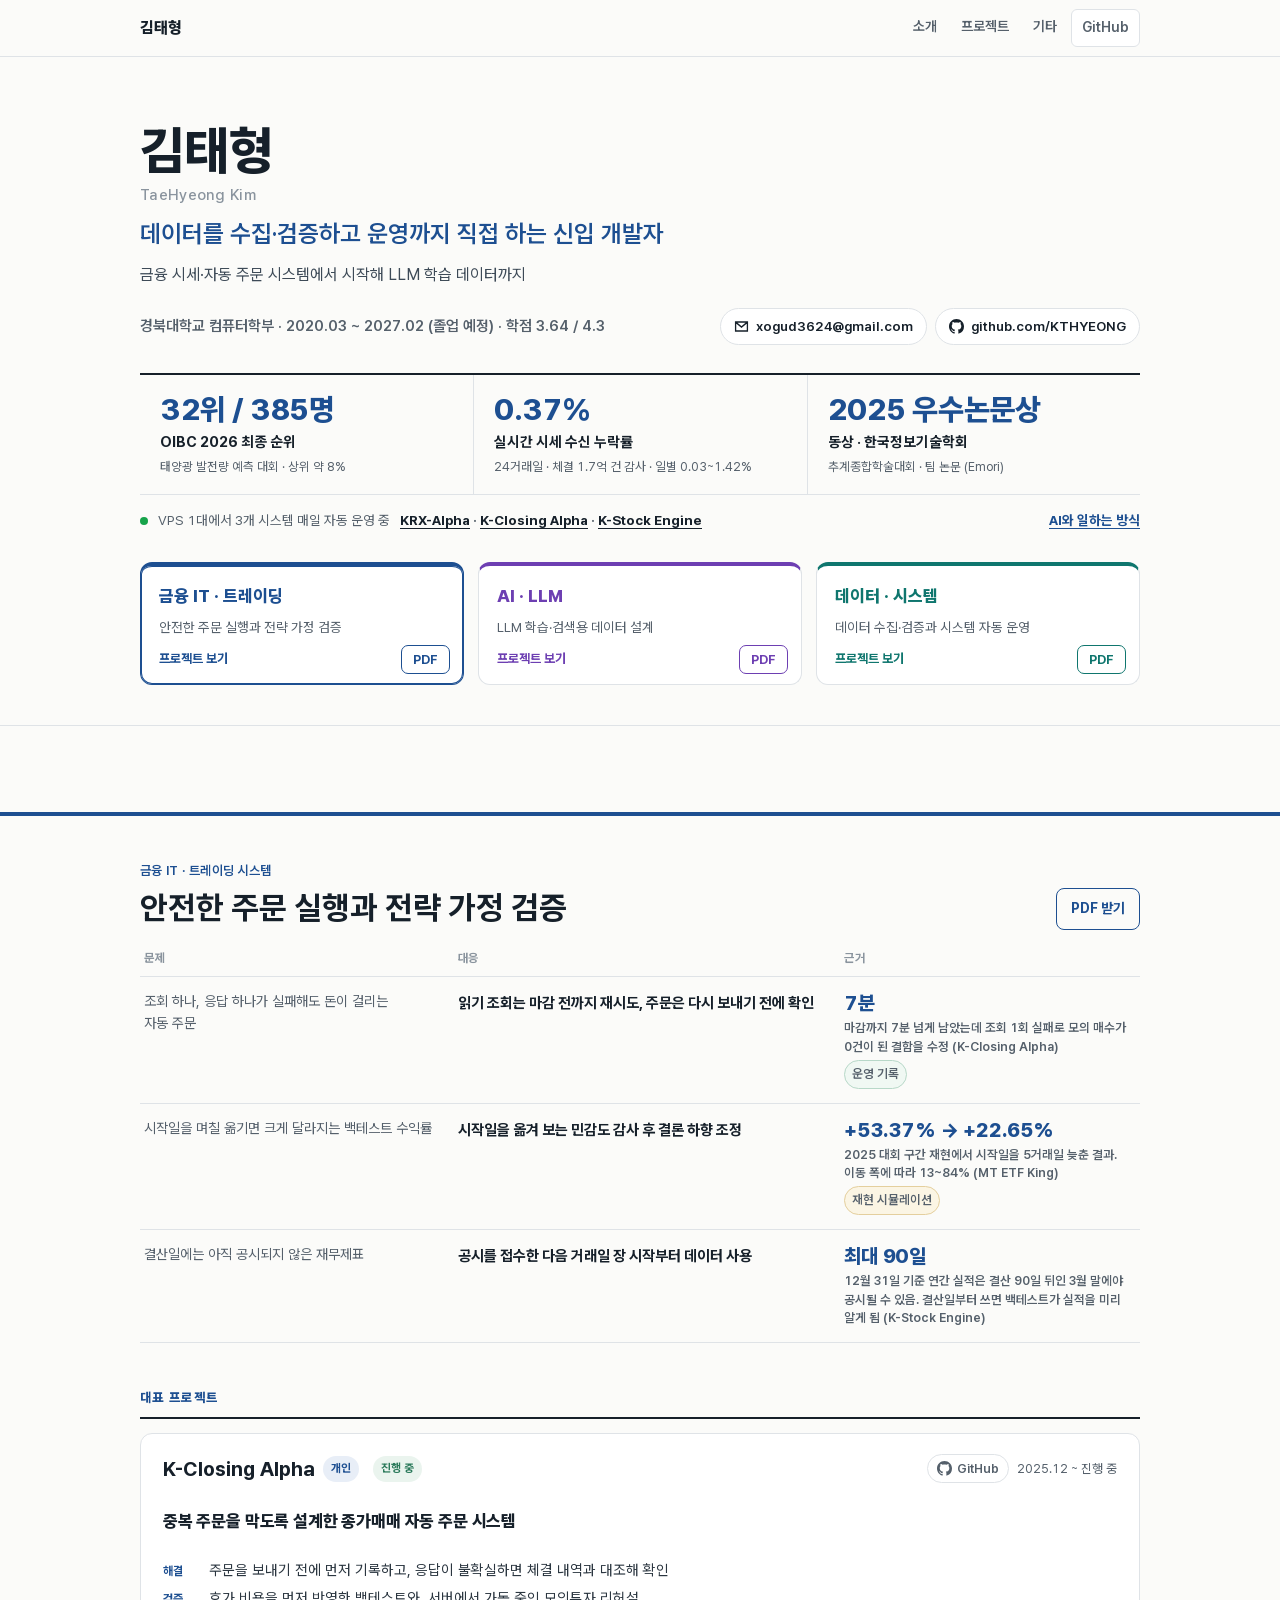
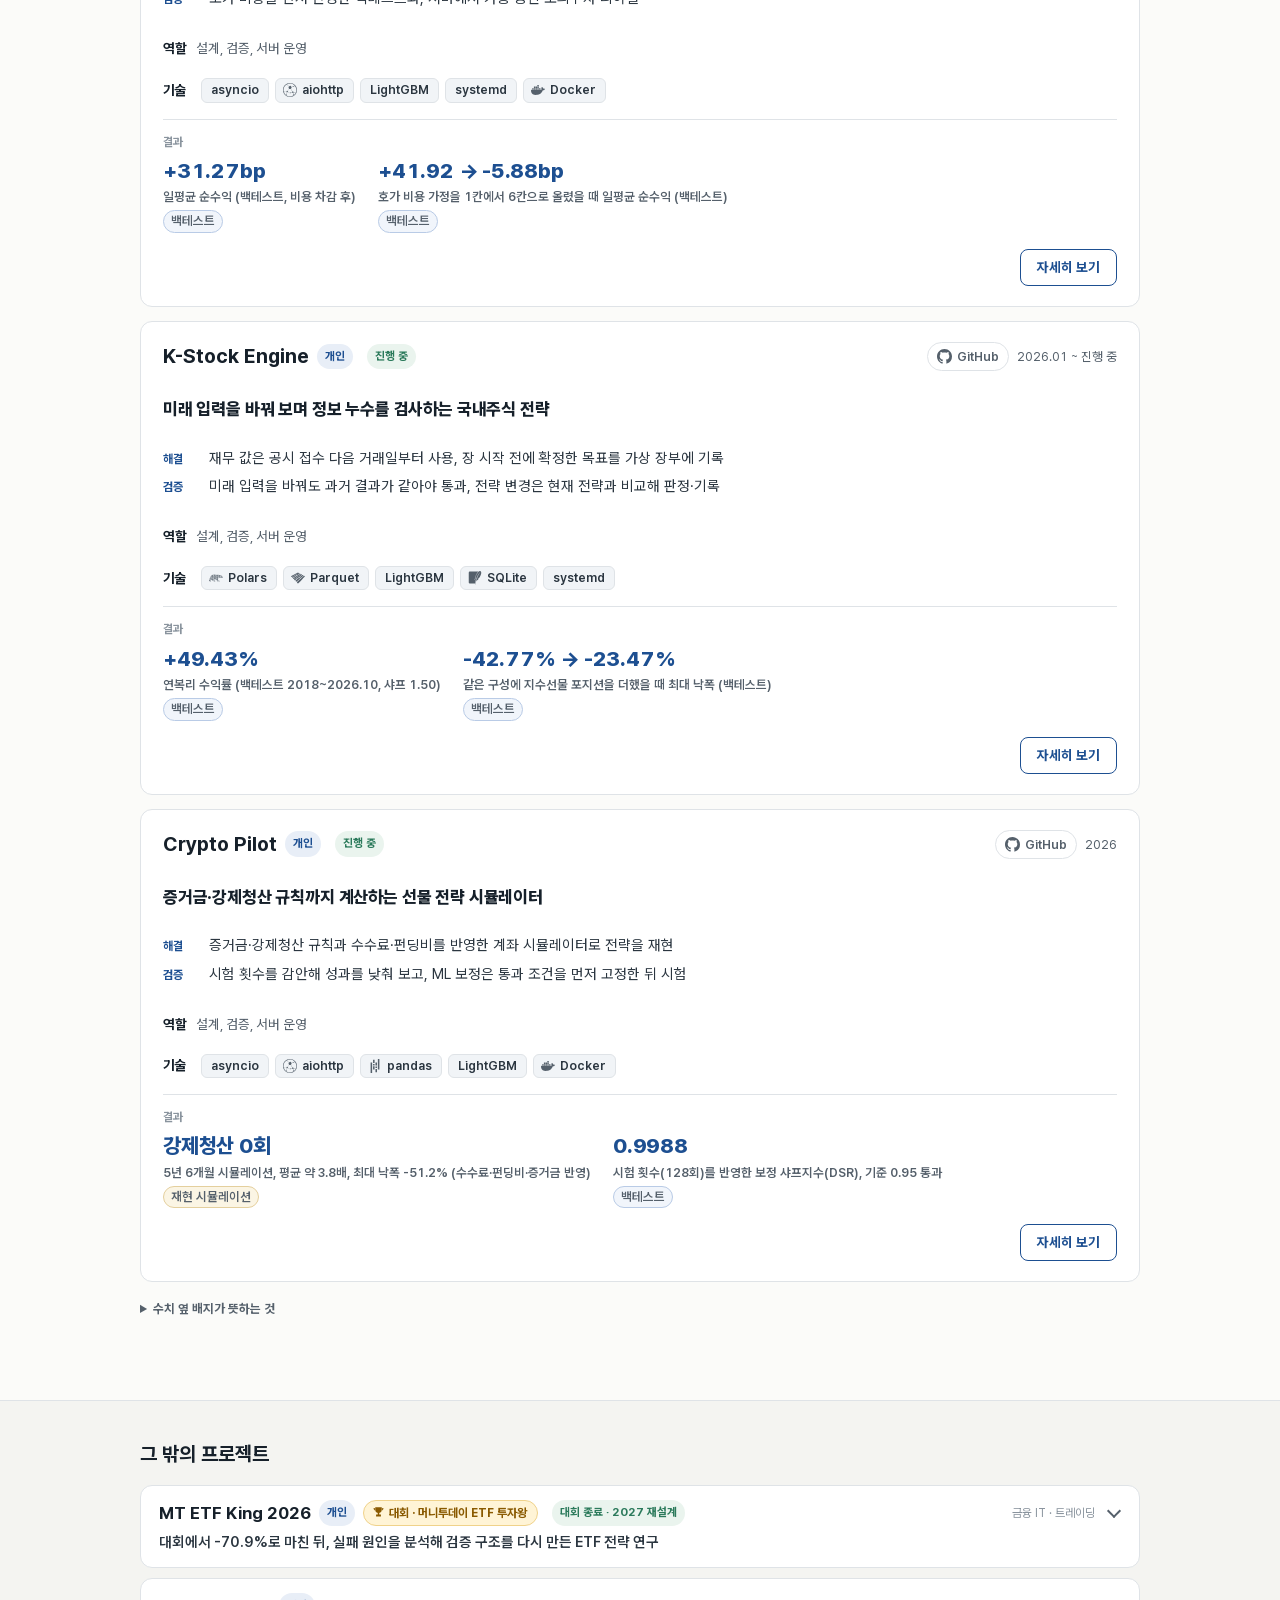
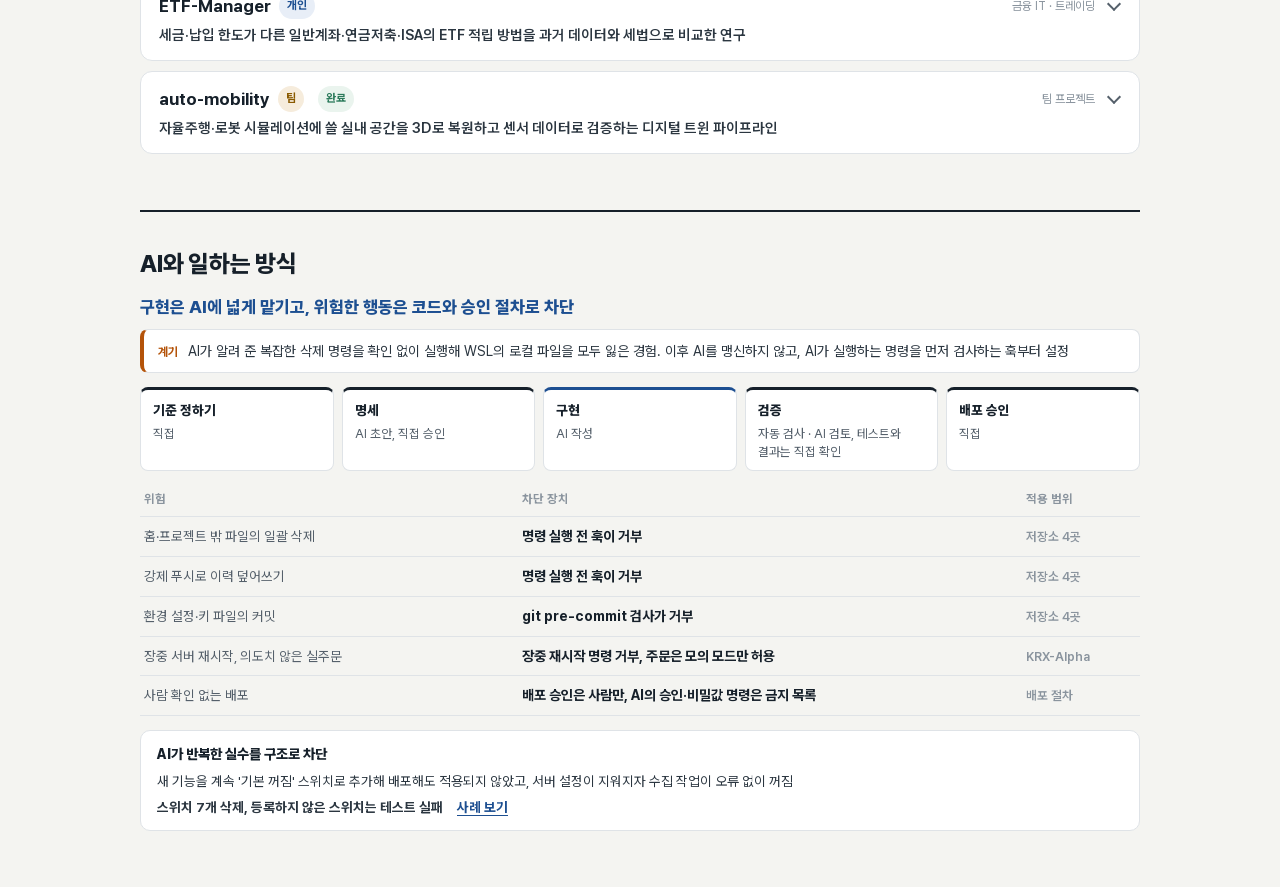
==== index.html @ dd39422c "deploy: 2026-11-27T13:44:17.795Z" ====
<!doctype html>
<html lang="ko">
<head>
<meta charset="utf-8">
<meta name="viewport" content="width=device-width, initial-scale=1">
<title>김태형 · 개발자 포트폴리오</title>
<meta name="description" content="데이터를 수집·검증하고 운영까지 직접 하는 신입 개발자. 경북대학교 컴퓨터학부 2027.02 졸업 예정.">
<meta name="robots" content="noindex">
<meta property="og:title" content="김태형 · 개발자 포트폴리오"><meta property="og:description" content="데이터를 수집·검증하고 운영까지 직접 하는 신입 개발자. 경북대학교 컴퓨터학부 2027.02 졸업 예정."><meta property="og:type" content="website">
<link rel="icon" href="favicon.svg" type="image/svg+xml">
<link rel="stylesheet" href="styles.css?v=263b2588">
<script>document.documentElement.classList.add('js')</script>
</head>
<body class="web">
<header class="site-head"><div class="wrap bar">
  <a class="brand" href="#top">김태형</a>
  <nav aria-label="페이지 이동"><a href="#top">소개</a><a href="#tracks">프로젝트</a><a href="#projects-others">기타</a><a class="gh" href="https://github.com/KTHYEONG">GitHub</a></nav>
</div></header>
<main id="top">
<section class="hero"><div class="wrap">
  <div class="hero-main">
      <h1>김태형<span class="en">TaeHyeong Kim</span></h1>
      <p class="hero-tag">데이터를 수집·검증하고 운영까지 직접 하는 신입 개발자</p>
      <p class="hero-origin">금융 시세·자동 주문 시스템에서 시작해 LLM 학습 데이터까지</p>
      <div class="hero-meta"><p class="hero-edu">경북대학교 컴퓨터학부 · 2020.03 ~ 2027.02 (졸업 예정) · 학점 3.64 / 4.3</p><ul class="hero-contacts" aria-label="연락처">
    <li><a href="mailto:xogud3624@gmail.com"><svg class="gh-ic" viewBox="0 0 16 16" width="15" height="15" aria-hidden="true" focusable="false"><path fill="none" stroke="currentColor" stroke-width="1.4" d="M1.7 3.2h12.6v9.6H1.7zM2 3.6l6 5 6-5"/></svg><span>xogud3624@gmail.com</span></a></li>
    <li><a href="https://github.com/KTHYEONG"><svg class="gh-ic" viewBox="0 0 16 16" width="15" height="15" aria-hidden="true" focusable="false"><path fill="currentColor" d="M8 0C3.58 0 0 3.58 0 8c0 3.54 2.29 6.53 5.47 7.59.4.07.55-.17.55-.38 0-.19-.01-.82-.01-1.49-2.01.37-2.53-.49-2.69-.94-.09-.23-.48-.94-.82-1.13-.28-.15-.68-.52-.01-.53.63-.01 1.08.58 1.23.82.72 1.21 1.87.87 2.33.66.07-.52.28-.87.51-1.07-1.78-.2-3.64-.89-3.64-3.95 0-.87.31-1.59.82-2.15-.08-.2-.36-1.02.08-2.12 0 0 .67-.21 2.2.82.64-.18 1.32-.27 2-.27.68 0 1.36.09 2 .27 1.53-1.04 2.2-.82 2.2-.82.44 1.1.16 1.92.08 2.12.51.56.82 1.27.82 2.15 0 3.07-1.87 3.75-3.65 3.95.29.25.54.73.54 1.48 0 1.07-.01 1.93-.01 2.2 0 .21.15.46.55.38A8.013 8.013 0 0016 8c0-4.42-3.58-8-8-8z"/></svg><span>github.com/KTHYEONG</span></a></li>
  </ul></div>
  </div>
  <ul class="hero-stats"><li><a href="projects/oibc-2026.html"><strong>32위 / 385명</strong><span>OIBC 2026 최종 순위</span><em>태양광 발전량 예측 대회 · 상위 약 8%</em></a></li><li><a href="projects/krx-alpha.html"><strong>0.37%</strong><span>실시간 시세 수신 누락률</span><em>24거래일 · 체결 1.7억 건 감사 · 일별 0.03~1.42%</em></a></li><li><a href="projects/emori.html"><strong>2025 우수논문상</strong><span>동상 · 한국정보기술학회</span><em>추계종합학술대회 · 팀 논문 (Emori)</em></a></li></ul>
  <p class="hero-ops"><i aria-hidden="true"></i><span>VPS 1대에서 3개 시스템 매일 자동 운영 중</span><span class="hero-ops-links"><a href="projects/krx-alpha.html">KRX-Alpha</a><span aria-hidden="true"> · </span><a href="projects/k-closing-alpha.html">K-Closing Alpha</a><span aria-hidden="true"> · </span><a href="projects/k-stock-engine.html">K-Stock Engine</a></span><a class="hero-ai" href="#ai">AI와 일하는 방식</a></p>
  <ul class="tcards" aria-label="지원 분야 선택"><li class="tcard" data-sw="finance-trading"><a class="tc-main" href="#finance-trading" data-track="finance-trading"><strong>금융 IT · 트레이딩</strong><span>안전한 주문 실행과 전략 가정 검증</span><em>프로젝트 보기</em></a><a class="tc-pdf" href="pdf/portfolio-finance-trading.pdf" download aria-label="금융 IT · 트레이딩 PDF 받기">PDF</a></li><li class="tcard" data-sw="ai-llm"><a class="tc-main" href="#ai-llm" data-track="ai-llm"><strong>AI · LLM</strong><span>LLM 학습·검색용 데이터 설계</span><em>프로젝트 보기</em></a><a class="tc-pdf" href="pdf/portfolio-ai-llm.pdf" download aria-label="AI · LLM PDF 받기">PDF</a></li><li class="tcard" data-sw="data-eng"><a class="tc-main" href="#data-eng" data-track="data-eng"><strong>데이터 · 시스템</strong><span>데이터 수집·검증과 시스템 자동 운영</span><em>프로젝트 보기</em></a><a class="tc-pdf" href="pdf/portfolio-data-eng.pdf" download aria-label="데이터 · 시스템 PDF 받기">PDF</a></li></ul>
</div></section>
<div class="tracks-area" id="tracks">
<div class="track-switch" role="navigation" aria-label="분야 선택"><div class="wrap switch-in">
    <span class="switch-label">분야</span>
    <a class="sw" href="#finance-trading" data-track="finance-trading">금융 IT · 트레이딩</a><a class="sw" href="#ai-llm" data-track="ai-llm">AI · LLM</a><a class="sw" href="#data-eng" data-track="data-eng">데이터 · 시스템</a>
  </div></div>
<section class="track" id="finance-trading" data-track="finance-trading" aria-labelledby="h-finance-trading">
      <div class="wrap">
        <div class="track-head">
          <div class="track-top">
            <div>
              <p class="eyebrow">금융 IT · 트레이딩 시스템</p>
              <h2 id="h-finance-trading">안전한 주문 실행과 전략 가정 검증</h2>
            </div>
            <a class="pdf-link" href="pdf/portfolio-finance-trading.pdf" download aria-label="금융 IT · 트레이딩 PDF 받기">PDF 받기</a>
          </div>
          <div class="intro">
    <div class="intro-head" aria-hidden="true"><span>문제</span><span>대응</span><span>근거</span></div>
    <ol class="intro-list"><li><p class="in-q" data-l="문제">조회 하나, 응답 하나가 실패해도 돈이 걸리는 자동 주문</p><p class="in-a" data-l="대응">읽기 조회는 마감 전까지 재시도, 주문은 다시 보내기 전에 확인</p><div class="in-p" data-l="근거"><strong>7분</strong><span>마감까지 7분 넘게 남았는데 조회 1회 실패로 모의 매수가 0건이 된 결함을 수정 (K-Closing Alpha)</span><span class="basis basis-ops">운영 기록</span></div></li><li><p class="in-q" data-l="문제">시작일을 며칠 옮기면 크게 달라지는 백테스트 수익률</p><p class="in-a" data-l="대응">시작일을 옮겨 보는 민감도 감사 후 결론 하향 조정</p><div class="in-p" data-l="근거"><strong>+53.37% → +22.65%</strong><span>2025 대회 구간 재현에서 시작일을 5거래일 늦춘 결과. 이동 폭에 따라 13~84% (MT ETF King)</span><span class="basis basis-replay">재현 시뮬레이션</span></div></li><li><p class="in-q" data-l="문제">결산일에는 아직 공시되지 않은 재무제표</p><p class="in-a" data-l="대응">공시를 접수한 다음 거래일 장 시작부터 데이터 사용</p><div class="in-p" data-l="근거"><strong>최대 90일</strong><span>12월 31일 기준 연간 실적은 결산 90일 뒤인 3월 말에야 공시될 수 있음. 결산일부터 쓰면 백테스트가 실적을 미리 알게 됨 (K-Stock Engine)</span></div></li></ol>
  </div>
        </div>
        <h3 class="part">대표 프로젝트</h3>
        <ol class="pcards"><li class="pcard">
    <div class="pc-head"><h3><a href="projects/k-closing-alpha.html">K-Closing Alpha</a></h3><span class="kind kind-personal">개인</span><span class="status">진행 중</span><a class="pc-gh" href="https://github.com/KTHYEONG/k-closing-alpha" aria-label="K-Closing Alpha GitHub 저장소"><svg class="gh-ic" viewBox="0 0 16 16" width="15" height="15" aria-hidden="true" focusable="false"><path fill="currentColor" d="M8 0C3.58 0 0 3.58 0 8c0 3.54 2.29 6.53 5.47 7.59.4.07.55-.17.55-.38 0-.19-.01-.82-.01-1.49-2.01.37-2.53-.49-2.69-.94-.09-.23-.48-.94-.82-1.13-.28-.15-.68-.52-.01-.53.63-.01 1.08.58 1.23.82.72 1.21 1.87.87 2.33.66.07-.52.28-.87.51-1.07-1.78-.2-3.64-.89-3.64-3.95 0-.87.31-1.59.82-2.15-.08-.2-.36-1.02.08-2.12 0 0 .67-.21 2.2.82.64-.18 1.32-.27 2-.27.68 0 1.36.09 2 .27 1.53-1.04 2.2-.82 2.2-.82.44 1.1.16 1.92.08 2.12.51.56.82 1.27.82 2.15 0 3.07-1.87 3.75-3.65 3.95.29.25.54.73.54 1.48 0 1.07-.01 1.93-.01 2.2 0 .21.15.46.55.38A8.013 8.013 0 0016 8c0-4.42-3.58-8-8-8z"/></svg><span>GitHub</span></a><span class="pc-period pc-period-after">2025.12 ~ 진행 중</span></div>
    <p class="pc-hook">중복 주문을 막도록 설계한 종가매매 자동 주문 시스템</p><ul class="pc-points"><li><b>해결</b><span>주문을 보내기 전에 먼저 기록하고, 응답이 불확실하면 체결 내역과 대조해 확인</span></li><li><b>검증</b><span>호가 비용을 먼저 반영한 백테스트와, 서버에서 가동 중인 모의투자 리허설</span></li></ul>
    <p class="pc-role"><b>역할</b> 설계, 검증, 서버 운영</p>
    
    <div class="pc-role pc-tech"><b>기술</b><ul class="tech-chips"><li class="no-ic"><span>asyncio</span></li><li><svg class="tech-ic" viewBox="0 0 24 24" width="14" height="14" aria-hidden="true" focusable="false"><path fill="currentColor" d="M0 12C.01 5.377 5.377.01 12 0c6.623.01 11.99 5.377 12 12-.01 6.623-5.377 11.99-12 12C5.377 23.99.01 18.623 0 12zm12 11.004a10.948 10.948 0 0 0 6.81-2.367l-.303-.656a.746.746 0 0 1-.621-1.347l-.722-1.563a1.244 1.244 0 0 1-1.543-.734l-2.474.633v.012a.747.747 0 1 1-1.475-.178L8.2 15.31a1.244 1.244 0 0 1-1.278.607l-.748 2.59a.747.747 0 0 1-.17 1.388l.052 1.36A10.935 10.935 0 0 0 12 23.003zM5.75 21.05l-.044-1.142a.747.747 0 0 1 .18-1.482l.749-2.59a1.245 1.245 0 0 1-.759-1.147l-4.674-.566A11.035 11.035 0 0 0 5.75 21.05zm13.3-.608a11.083 11.083 0 0 0 2.74-3.421l-3.826-.751a1.245 1.245 0 0 1-.528.672l.732 1.588a.747.747 0 0 1 .598 1.3l.285.612zm2.878-3.698A10.934 10.934 0 0 0 23.004 12a10.95 10.95 0 0 0-2.492-6.965L19 5.551a.749.749 0 0 1-.726.922.747.747 0 0 1-.682-.442L14.449 7.1a2.492 2.492 0 0 1-1.015 2.737l2.857 4.901a1.245 1.245 0 0 1 1.732 1.236l3.904.77zm-8.846-.068l2.465-.63a1.242 1.242 0 0 1 .486-1.157l-2.856-4.9a2.478 2.478 0 0 1-2.444-.11l-2.77 3.892a1.242 1.242 0 0 1 .354 1.263l3.483 1.497a.746.746 0 0 1 1.282.143v.002zm-7.17-2.284a1.246 1.246 0 0 1 1.81-.794l2.77-3.89a2.484 2.484 0 0 1-.93-1.94c0-.603.219-1.186.617-1.64L6.476 2.487a11.013 11.013 0 0 0-5.33 11.328l4.765.578zm8.44-7.572l3.174-1.083v-.01a.747.747 0 0 1 1.345-.448l1.433-.489A10.982 10.982 0 0 0 6.745 2.333l3.64 3.581a2.49 2.49 0 0 1 3.967.904l-.002.003z"/></svg><span>aiohttp</span></li><li class="no-ic"><span>LightGBM</span></li><li class="no-ic"><span>systemd</span></li><li><svg class="tech-ic" viewBox="0 0 24 24" width="14" height="14" aria-hidden="true" focusable="false"><path fill="currentColor" d="M13.983 11.078h2.119a.186.186 0 00.186-.185V9.006a.186.186 0 00-.186-.186h-2.119a.185.185 0 00-.185.185v1.888c0 .102.083.185.185.185m-2.954-5.43h2.118a.186.186 0 00.186-.186V3.574a.186.186 0 00-.186-.185h-2.118a.185.185 0 00-.185.185v1.888c0 .102.082.185.185.185m0 2.716h2.118a.187.187 0 00.186-.186V6.29a.186.186 0 00-.186-.185h-2.118a.185.185 0 00-.185.185v1.887c0 .102.082.185.185.186m-2.93 0h2.12a.186.186 0 00.184-.186V6.29a.185.185 0 00-.185-.185H8.1a.185.185 0 00-.185.185v1.887c0 .102.083.185.185.186m-2.964 0h2.119a.186.186 0 00.185-.186V6.29a.185.185 0 00-.185-.185H5.136a.186.186 0 00-.186.185v1.887c0 .102.084.185.186.186m5.893 2.715h2.118a.186.186 0 00.186-.185V9.006a.186.186 0 00-.186-.186h-2.118a.185.185 0 00-.185.185v1.888c0 .102.082.185.185.185m-2.93 0h2.12a.185.185 0 00.184-.185V9.006a.185.185 0 00-.184-.186h-2.12a.185.185 0 00-.184.185v1.888c0 .102.083.185.185.185m-2.964 0h2.119a.185.185 0 00.185-.185V9.006a.185.185 0 00-.184-.186h-2.12a.186.186 0 00-.186.186v1.887c0 .102.084.185.186.185m-2.92 0h2.12a.185.185 0 00.184-.185V9.006a.185.185 0 00-.184-.186h-2.12a.185.185 0 00-.184.185v1.888c0 .102.082.185.185.185M23.763 9.89c-.065-.051-.672-.51-1.954-.51-.338.001-.676.03-1.01.087-.248-1.7-1.653-2.53-1.716-2.566l-.344-.199-.226.327c-.284.438-.49.922-.612 1.43-.23.97-.09 1.882.403 2.661-.595.332-1.55.413-1.744.42H.751a.751.751 0 00-.75.748 11.376 11.376 0 00.692 4.062c.545 1.428 1.355 2.48 2.41 3.124 1.18.723 3.1 1.137 5.275 1.137.983.003 1.963-.086 2.93-.266a12.248 12.248 0 003.823-1.389c.98-.567 1.86-1.288 2.61-2.136 1.252-1.418 1.998-2.997 2.553-4.4h.221c1.372 0 2.215-.549 2.68-1.009.309-.293.55-.65.707-1.046l.098-.288Z"/></svg><span>Docker</span></li></ul></div>
    <div class="pc-proof"><h4>결과</h4><ul class="pc-keys"><li><strong>+31.27bp</strong><span>일평균 순수익 (백테스트, 비용 차감 후)</span><span class="basis basis-backtest">백테스트</span></li><li><strong>+41.92 → -5.88bp</strong><span>호가 비용 가정을 1칸에서 6칸으로 올렸을 때 일평균 순수익 (백테스트)</span><span class="basis basis-backtest">백테스트</span></li></ul></div>
    <a class="pc-btn" href="projects/k-closing-alpha.html">자세히 보기</a>
  </li><li class="pcard">
    <div class="pc-head"><h3><a href="projects/k-stock-engine.html">K-Stock Engine</a></h3><span class="kind kind-personal">개인</span><span class="status">진행 중</span><a class="pc-gh" href="https://github.com/KTHYEONG/k-stock-engine" aria-label="K-Stock Engine GitHub 저장소"><svg class="gh-ic" viewBox="0 0 16 16" width="15" height="15" aria-hidden="true" focusable="false"><path fill="currentColor" d="M8 0C3.58 0 0 3.58 0 8c0 3.54 2.29 6.53 5.47 7.59.4.07.55-.17.55-.38 0-.19-.01-.82-.01-1.49-2.01.37-2.53-.49-2.69-.94-.09-.23-.48-.94-.82-1.13-.28-.15-.68-.52-.01-.53.63-.01 1.08.58 1.23.82.72 1.21 1.87.87 2.33.66.07-.52.28-.87.51-1.07-1.78-.2-3.64-.89-3.64-3.95 0-.87.31-1.59.82-2.15-.08-.2-.36-1.02.08-2.12 0 0 .67-.21 2.2.82.64-.18 1.32-.27 2-.27.68 0 1.36.09 2 .27 1.53-1.04 2.2-.82 2.2-.82.44 1.1.16 1.92.08 2.12.51.56.82 1.27.82 2.15 0 3.07-1.87 3.75-3.65 3.95.29.25.54.73.54 1.48 0 1.07-.01 1.93-.01 2.2 0 .21.15.46.55.38A8.013 8.013 0 0016 8c0-4.42-3.58-8-8-8z"/></svg><span>GitHub</span></a><span class="pc-period pc-period-after">2026.01 ~ 진행 중</span></div>
    <p class="pc-hook">미래 입력을 바꿔 보며 정보 누수를 검사하는 국내주식 전략</p><ul class="pc-points"><li><b>해결</b><span>재무 값은 공시 접수 다음 거래일부터 사용, 장 시작 전에 확정한 목표를 가상 장부에 기록</span></li><li><b>검증</b><span>미래 입력을 바꿔도 과거 결과가 같아야 통과, 전략 변경은 현재 전략과 비교해 판정·기록</span></li></ul>
    <p class="pc-role"><b>역할</b> 설계, 검증, 서버 운영</p>
    
    <div class="pc-role pc-tech"><b>기술</b><ul class="tech-chips"><li><svg class="tech-ic" viewBox="0 0 24 24" width="14" height="14" aria-hidden="true" focusable="false"><path fill="currentColor" d="M20.954 7.714h.434c.106 0 .193.087.193.197v3.726a.197.197 0 0 1-.193.193h-.434a.197.197 0 0 1-.197-.193V7.911c0-.11.087-.197.197-.197zm1.213 1.085h.435c.105 0 .192.087.192.196v2.521a.197.197 0 0 1-.192.193h-.435a.197.197 0 0 1-.197-.193v-2.52c0-.114.087-.197.197-.197zm1.206 1.383h.43c.11 0 .197.087.197.197v.718a.197.197 0 0 1-.197.192h-.43a.197.197 0 0 1-.197-.196v-.718a.189.189 0 0 1 .197-.19zm-3.629-2.827h.431a.197.197 0 0 1 .197.196v.719a.197.197 0 0 1-.197.189h-.435a.197.197 0 0 1-.196-.19v-.718a.197.197 0 0 1 .196-.196Zm0 1.444h.431a.197.197 0 0 1 .197.196v.658a.197.197 0 0 1-.197.193h-.435a.197.197 0 0 1-.196-.193v-.658a.197.197 0 0 1 .196-.196zm0 1.387h.431a.197.197 0 0 1 .197.193v1.08a.197.197 0 0 1-.197.193h-.435a.197.197 0 0 1-.196-.192v-1.081a.197.197 0 0 1 .196-.193zm-1.24-3.133h.435a.197.197 0 0 1 .193.196v1.138a.197.197 0 0 1-.193.196h-.434a.197.197 0 0 1-.197-.196V7.249a.197.197 0 0 1 .197-.196Zm0 1.927h.435a.197.197 0 0 1 .193.197v2.162a.197.197 0 0 1-.193.192h-.434a.197.197 0 0 1-.197-.192V9.177a.197.197 0 0 1 .197-.197ZM17.3 6.694h.435a.197.197 0 0 1 .196.192v4.574a.197.197 0 0 1-.196.192H17.3a.197.197 0 0 1-.197-.192V6.886a.197.197 0 0 1 .197-.192zm0 10.174h.435a.197.197 0 0 1 .196.197v.718a.197.197 0 0 1-.196.192H17.3a.197.197 0 0 1-.197-.196v-.718a.197.197 0 0 1 .197-.19zm-1.24-.964h.435a.197.197 0 0 1 .196.197v1.678a.197.197 0 0 1-.196.196h-.431a.197.197 0 0 1-.193-.196V16.1a.197.197 0 0 1 .193-.197zm0-5.117h.435a.197.197 0 0 1 .196.196v1.134a.197.197 0 0 1-.196.2h-.431a.197.197 0 0 1-.193-.196v-1.138a.197.197 0 0 1 .193-.196zm0-4.396h.435a.197.197 0 0 1 .196.197v3.605a.197.197 0 0 1-.196.197h-.431a.197.197 0 0 1-.193-.197V6.588a.197.197 0 0 1 .193-.197zm-1.22.06h.434a.197.197 0 0 1 .197.197V8.75a.197.197 0 0 1-.197.192h-.435a.197.197 0 0 1-.192-.192V6.648a.197.197 0 0 1 .192-.196zm0 2.892h.434a.197.197 0 0 1 .197.193v6.138a.197.197 0 0 1-.197.196h-.435a.197.197 0 0 1-.192-.196V9.536a.197.197 0 0 1 .192-.193Zm0 6.924h.434a.197.197 0 0 1 .197.193v1.14a.197.197 0 0 1-.197.193h-.435a.197.197 0 0 1-.192-.193v-1.14a.197.197 0 0 1 .192-.193zm-1.21-9.638h.43a.197.197 0 0 1 .197.2v4.925a.197.197 0 0 1-.196.197h-.435a.197.197 0 0 1-.193-.197V6.83a.197.197 0 0 1 .193-.197Zm0 5.722h.43a.197.197 0 0 1 .197.197v3.908a.197.197 0 0 1-.196.197h-.435a.197.197 0 0 1-.193-.197v-3.908a.197.197 0 0 1 .193-.197Zm-1.217-5.9h.435a.197.197 0 0 1 .192.197v3.179a.197.197 0 0 1-.192.196h-.435a.197.197 0 0 1-.197-.196V6.652a.197.197 0 0 1 .197-.197zm0 3.977h.435a.197.197 0 0 1 .192.192v2.646a.197.197 0 0 1-.192.193h-.435a.197.197 0 0 1-.197-.193V10.62a.197.197 0 0 1 .197-.192zm0 3.428h.435a.197.197 0 0 1 .192.196v1.198a.197.197 0 0 1-.192.197h-.435a.197.197 0 0 1-.197-.197v-1.198a.197.197 0 0 1 .197-.196zm-1.22-7.522h.434a.197.197 0 0 1 .196.19v1.443a.197.197 0 0 1-.196.193h-.439a.197.197 0 0 1-.196-.193v-1.44a.197.197 0 0 1 .196-.196zm0 2.227h.434a.197.197 0 0 1 .196.192v5.534a.197.197 0 0 1-.196.196h-.439a.197.197 0 0 1-.196-.196V8.753a.197.197 0 0 1 .196-.192Zm-1.225 8.182h.434a.197.197 0 0 1 .197.197v.835a.197.197 0 0 1-.197.197h-.434a.197.197 0 0 1-.193-.197v-.835a.197.197 0 0 1 .193-.197zm0-10.658h.434a.197.197 0 0 1 .197.197v5.113a.197.197 0 0 1-.197.193h-.434a.197.197 0 0 1-.193-.193v-5.11a.197.197 0 0 1 .193-.196Zm0 5.904h.434a.197.197 0 0 1 .197.192v2.102a.197.197 0 0 1-.197.196h-.434a.197.197 0 0 1-.193-.196V12.18a.197.197 0 0 1 .193-.192zm-1.221 3.855h.434a.197.197 0 0 1 .193.189v1.742a.197.197 0 0 1-.193.197h-.434a.197.197 0 0 1-.197-.197v-1.738a.197.197 0 0 1 .197-.197zm0-6.025h.434a.197.197 0 0 1 .193.197v4.27a.197.197 0 0 1-.193.193h-.434a.197.197 0 0 1-.197-.196v-4.267a.197.197 0 0 1 .197-.19Zm0-3.794h.434a.197.197 0 0 1 .193.196v3.005a.197.197 0 0 1-.193.196h-.434a.197.197 0 0 1-.197-.196V6.22a.197.197 0 0 1 .197-.196Zm-1.221.06h.435a.197.197 0 0 1 .196.197V7a.197.197 0 0 1-.196.192h-.435A.197.197 0 0 1 7.332 7v-.718a.197.197 0 0 1 .193-.197Zm0 1.448h.435a.197.197 0 0 1 .196.192v5.541a.197.197 0 0 1-.196.193h-.435a.197.197 0 0 1-.193-.193V7.73a.197.197 0 0 1 .193-.193Zm0 6.323h.435a.197.197 0 0 1 .196.193v1.5a.197.197 0 0 1-.196.197h-.435a.197.197 0 0 1-.193-.197v-1.5a.197.197 0 0 1 .193-.193zm0 2.286h.435a.197.197 0 0 1 .196.197v.956a.197.197 0 0 1-.196.197h-.435a.197.197 0 0 1-.193-.197v-.956a.197.197 0 0 1 .193-.197ZM6.305 6.57h.434a.197.197 0 0 1 .193.196v3.606a.197.197 0 0 1-.193.193h-.435a.197.197 0 0 1-.196-.193V6.765a.197.197 0 0 1 .196-.196Zm0 4.395h.434a.197.197 0 0 1 .193.193v.84a.197.197 0 0 1-.193.196h-.435a.197.197 0 0 1-.196-.197v-.839a.197.197 0 0 1 .196-.193Zm0 1.505h.43a.197.197 0 0 1 .197.196v3.727a.197.197 0 0 1-.197.196h-.43a.197.197 0 0 1-.197-.196v-3.727a.197.197 0 0 1 .196-.196ZM5.018 9.577h.56a.136.136 0 0 1 .132.136v2.763a.136.136 0 0 1-.132.136h-.556a.136.136 0 0 1-.136-.136V9.717a.136.136 0 0 1 .136-.14zm0 3.432h.56a.136.136 0 0 1 .132.136v2.483a.136.136 0 0 1-.132.136h-.556a.136.136 0 0 1-.136-.136v-2.475a.136.136 0 0 1 .136-.136zm0-5.96h.56a.136.136 0 0 1 .132.136v1.92a.136.136 0 0 1-.132.136h-.556a.136.136 0 0 1-.136-.136v-1.92a.136.136 0 0 1 .136-.136Zm-1.217.597h.552a.136.136 0 0 1 .136.132v2.884a.136.136 0 0 1-.136.132h-.552a.136.136 0 0 1-.136-.132V7.778a.136.136 0 0 1 .136-.132Zm0 3.5h.552a.136.136 0 0 1 .136.136v3.904a.136.136 0 0 1-.136.136h-.556a.136.136 0 0 1-.132-.136v-3.9a.136.136 0 0 1 .132-.136Zm-1.168 5.722h.435a.197.197 0 0 1 .197.197v.718a.197.197 0 0 1-.197.192h-.43a.197.197 0 0 1-.194-.196v-.718a.197.197 0 0 1 .193-.19zm-.06-2.562h.563a.136.136 0 0 1 .136.136v1.262a.136.136 0 0 1-.136.136h-.56a.136.136 0 0 1-.132-.136v-1.262a.136.136 0 0 1 .133-.136zm0-4.725h.563a.136.136 0 0 1 .136.132v4.075a.136.136 0 0 1-.136.136h-.56a.136.136 0 0 1-.132-.136V9.713a.136.136 0 0 1 .133-.132Zm-1.213 5.95h.555a.136.136 0 0 1 .136.135v2.173a.136.136 0 0 1-.136.136h-.56a.136.136 0 0 1-.135-.136v-2.173a.136.136 0 0 1 .136-.136zm.06-3.225h.431a.197.197 0 0 1 .197.193v2.506a.197.197 0 0 1-.197.196h-.435a.197.197 0 0 1-.196-.196v-2.506a.197.197 0 0 1 .196-.193ZM.14 15.001h.552c.075 0 .136.06.136.136v2.052c0 .076-.06.136-.136.136H.136A.136.136 0 0 1 0 17.19v-2.052c0-.076.06-.136.136-.136z"/></svg><span>Polars</span></li><li><svg class="tech-ic" viewBox="0 0 24 24" width="14" height="14" aria-hidden="true" focusable="false"><path fill="currentColor" d="M10.953 20.391c-.95-1.013-.978-1.057-.807-1.248.27-.304 11.811-10.868 11.977-10.964.143-.083 1.558.6 1.867.902.119.115-.8 1.098-5.817 6.218-3.277 3.345-6.021 6.095-6.097 6.112-.076.016-.582-.442-1.123-1.02zM8.333 17.7c-.511-.515-.835-.92-.803-1.003.058-.152 6.693-5.515 6.817-5.51.153.005 1.714 1.191 1.714 1.302 0 .116-6.67 6.073-6.8 6.073-.038 0-.456-.388-.928-.862zM5.91 15.227c-.4-.448-.652-.81-.598-.86.28-.26 3.164-2.26 3.26-2.26.154.002 1.547 1.196 1.547 1.327 0 .161-3.124 2.566-3.334 2.566-.1 0-.494-.348-.875-.773zm-1.988-2.04c-.574-.58-.642-.69-.512-.81.187-.174 9.357-6.094 9.545-6.162.146-.053 1.417.716 1.417.858 0 .102-9.401 6.685-9.63 6.744-.091.023-.435-.241-.82-.63zm6.117-.935c-.379-.314-.687-.626-.684-.692.002-.066.337-.354.743-.64.406-.285 2.227-1.587 4.046-2.894 1.82-1.307 3.383-2.376 3.474-2.376.245 0 1.485.717 1.445.835-.057.173-8.012 6.336-8.179 6.337-.086 0-.467-.256-.845-.57zm-7.963-.923c-.452-.478-.518-.593-.4-.701.103-.093 5.783-3.449 6.47-3.821.114-.062 1.318.807 1.28.922-.05.15-6.456 4.172-6.645 4.172-.09 0-.408-.257-.705-.572Zm13.735.038c-.416-.298-.772-.59-.792-.65-.028-.083 3.74-3.215 4.595-3.818.166-.118.297-.079 1.01.301.45.24.818.485.817.545-.002.152-4.487 4.098-4.7 4.135-.096.016-.515-.214-.93-.513zM.547 9.707 0 9.156l.243-.158c.133-.086 2.841-1.563 6.018-3.282l5.775-3.126.553.27c.303.15.552.322.552.384 0 .084-11.875 7.018-12.02 7.018-.015 0-.274-.249-.574-.553zm8.88-2.79c-.269-.2-.487-.418-.487-.483s1.083-.755 2.406-1.534l2.405-1.417.617.33c.34.18.617.363.617.406 0 .122-4.715 3.07-4.904 3.067-.092-.001-.387-.167-.655-.368Zm4.816-.612c-.325-.2-.589-.418-.588-.484.002-.112 1.64-1.209 1.909-1.279.123-.032 1.226.55 1.315.694.027.044-.031.15-.128.237-.333.296-1.7 1.202-1.81 1.199-.06-.002-.374-.167-.698-.367z"/></svg><span>Parquet</span></li><li class="no-ic"><span>LightGBM</span></li><li><svg class="tech-ic" viewBox="0 0 24 24" width="14" height="14" aria-hidden="true" focusable="false"><path fill="currentColor" d="M21.678.521c-1.032-.92-2.28-.55-3.513.544a8.71 8.71 0 0 0-.547.535c-2.109 2.237-4.066 6.38-4.674 9.544.237.48.422 1.093.544 1.561a13.044 13.044 0 0 1 .164.703s-.019-.071-.096-.296l-.05-.146a1.689 1.689 0 0 0-.033-.08c-.138-.32-.518-.995-.686-1.289-.143.423-.27.818-.376 1.176.484.884.778 2.4.778 2.4s-.025-.099-.147-.442c-.107-.303-.644-1.244-.772-1.464-.217.804-.304 1.346-.226 1.478.152.256.296.698.422 1.186.286 1.1.485 2.44.485 2.44l.017.224a22.41 22.41 0 0 0 .056 2.748c.095 1.146.273 2.13.5 2.657l.155-.084c-.334-1.038-.47-2.399-.41-3.967.09-2.398.642-5.29 1.661-8.304 1.723-4.55 4.113-8.201 6.3-9.945-1.993 1.8-4.692 7.63-5.5 9.788-.904 2.416-1.545 4.684-1.931 6.857.666-2.037 2.821-2.912 2.821-2.912s1.057-1.304 2.292-3.166c-.74.169-1.955.458-2.362.629-.6.251-.762.337-.762.337s1.945-1.184 3.613-1.72C21.695 7.9 24.195 2.767 21.678.521m-18.573.543A1.842 1.842 0 0 0 1.27 2.9v16.608a1.84 1.84 0 0 0 1.835 1.834h9.418a22.953 22.953 0 0 1-.052-2.707c-.006-.062-.011-.141-.016-.2a27.01 27.01 0 0 0-.473-2.378c-.121-.47-.275-.898-.369-1.057-.116-.197-.098-.31-.097-.432 0-.12.015-.245.037-.386a9.98 9.98 0 0 1 .234-1.045l.217-.028c-.017-.035-.014-.065-.031-.097l-.041-.381a32.8 32.8 0 0 1 .382-1.194l.2-.019c-.008-.016-.01-.038-.018-.053l-.043-.316c.63-3.28 2.587-7.443 4.8-9.791.066-.069.133-.128.198-.194Z"/></svg><span>SQLite</span></li><li class="no-ic"><span>systemd</span></li></ul></div>
    <div class="pc-proof"><h4>결과</h4><ul class="pc-keys"><li><strong>+49.43%</strong><span>연복리 수익률 (백테스트 2018~2026.10, 샤프 1.50)</span><span class="basis basis-backtest">백테스트</span></li><li><strong>-42.77% → -23.47%</strong><span>같은 구성에 지수선물 포지션을 더했을 때 최대 낙폭 (백테스트)</span><span class="basis basis-backtest">백테스트</span></li></ul></div>
    <a class="pc-btn" href="projects/k-stock-engine.html">자세히 보기</a>
  </li><li class="pcard">
    <div class="pc-head"><h3><a href="projects/crypto-pilot.html">Crypto Pilot</a></h3><span class="kind kind-personal">개인</span><span class="status">진행 중</span><a class="pc-gh" href="https://github.com/KTHYEONG/crypto-pilot" aria-label="Crypto Pilot GitHub 저장소"><svg class="gh-ic" viewBox="0 0 16 16" width="15" height="15" aria-hidden="true" focusable="false"><path fill="currentColor" d="M8 0C3.58 0 0 3.58 0 8c0 3.54 2.29 6.53 5.47 7.59.4.07.55-.17.55-.38 0-.19-.01-.82-.01-1.49-2.01.37-2.53-.49-2.69-.94-.09-.23-.48-.94-.82-1.13-.28-.15-.68-.52-.01-.53.63-.01 1.08.58 1.23.82.72 1.21 1.87.87 2.33.66.07-.52.28-.87.51-1.07-1.78-.2-3.64-.89-3.64-3.95 0-.87.31-1.59.82-2.15-.08-.2-.36-1.02.08-2.12 0 0 .67-.21 2.2.82.64-.18 1.32-.27 2-.27.68 0 1.36.09 2 .27 1.53-1.04 2.2-.82 2.2-.82.44 1.1.16 1.92.08 2.12.51.56.82 1.27.82 2.15 0 3.07-1.87 3.75-3.65 3.95.29.25.54.73.54 1.48 0 1.07-.01 1.93-.01 2.2 0 .21.15.46.55.38A8.013 8.013 0 0016 8c0-4.42-3.58-8-8-8z"/></svg><span>GitHub</span></a><span class="pc-period pc-period-after">2026</span></div>
    <p class="pc-hook">증거금·강제청산 규칙까지 계산하는 선물 전략 시뮬레이터</p><ul class="pc-points"><li><b>해결</b><span>증거금·강제청산 규칙과 수수료·펀딩비를 반영한 계좌 시뮬레이터로 전략을 재현</span></li><li><b>검증</b><span>시험 횟수를 감안해 성과를 낮춰 보고, ML 보정은 통과 조건을 먼저 고정한 뒤 시험</span></li></ul>
    <p class="pc-role"><b>역할</b> 설계, 검증, 서버 운영</p>
    
    <div class="pc-role pc-tech"><b>기술</b><ul class="tech-chips"><li class="no-ic"><span>asyncio</span></li><li><svg class="tech-ic" viewBox="0 0 24 24" width="14" height="14" aria-hidden="true" focusable="false"><path fill="currentColor" d="M0 12C.01 5.377 5.377.01 12 0c6.623.01 11.99 5.377 12 12-.01 6.623-5.377 11.99-12 12C5.377 23.99.01 18.623 0 12zm12 11.004a10.948 10.948 0 0 0 6.81-2.367l-.303-.656a.746.746 0 0 1-.621-1.347l-.722-1.563a1.244 1.244 0 0 1-1.543-.734l-2.474.633v.012a.747.747 0 1 1-1.475-.178L8.2 15.31a1.244 1.244 0 0 1-1.278.607l-.748 2.59a.747.747 0 0 1-.17 1.388l.052 1.36A10.935 10.935 0 0 0 12 23.003zM5.75 21.05l-.044-1.142a.747.747 0 0 1 .18-1.482l.749-2.59a1.245 1.245 0 0 1-.759-1.147l-4.674-.566A11.035 11.035 0 0 0 5.75 21.05zm13.3-.608a11.083 11.083 0 0 0 2.74-3.421l-3.826-.751a1.245 1.245 0 0 1-.528.672l.732 1.588a.747.747 0 0 1 .598 1.3l.285.612zm2.878-3.698A10.934 10.934 0 0 0 23.004 12a10.95 10.95 0 0 0-2.492-6.965L19 5.551a.749.749 0 0 1-.726.922.747.747 0 0 1-.682-.442L14.449 7.1a2.492 2.492 0 0 1-1.015 2.737l2.857 4.901a1.245 1.245 0 0 1 1.732 1.236l3.904.77zm-8.846-.068l2.465-.63a1.242 1.242 0 0 1 .486-1.157l-2.856-4.9a2.478 2.478 0 0 1-2.444-.11l-2.77 3.892a1.242 1.242 0 0 1 .354 1.263l3.483 1.497a.746.746 0 0 1 1.282.143v.002zm-7.17-2.284a1.246 1.246 0 0 1 1.81-.794l2.77-3.89a2.484 2.484 0 0 1-.93-1.94c0-.603.219-1.186.617-1.64L6.476 2.487a11.013 11.013 0 0 0-5.33 11.328l4.765.578zm8.44-7.572l3.174-1.083v-.01a.747.747 0 0 1 1.345-.448l1.433-.489A10.982 10.982 0 0 0 6.745 2.333l3.64 3.581a2.49 2.49 0 0 1 3.967.904l-.002.003z"/></svg><span>aiohttp</span></li><li><svg class="tech-ic" viewBox="0 0 24 24" width="14" height="14" aria-hidden="true" focusable="false"><path fill="currentColor" d="M16.922 0h2.623v18.104h-2.623zm-4.126 12.94h2.623v2.57h-2.623zm0-7.037h2.623v5.446h-2.623zm0 11.197h2.623v5.446h-2.623zM4.456 5.896h2.622V24H4.455zm4.213 2.559h2.623v2.57H8.67zm0 4.151h2.623v5.447H8.67zm0-11.187h2.623v5.446H8.67Z"/></svg><span>pandas</span></li><li class="no-ic"><span>LightGBM</span></li><li><svg class="tech-ic" viewBox="0 0 24 24" width="14" height="14" aria-hidden="true" focusable="false"><path fill="currentColor" d="M13.983 11.078h2.119a.186.186 0 00.186-.185V9.006a.186.186 0 00-.186-.186h-2.119a.185.185 0 00-.185.185v1.888c0 .102.083.185.185.185m-2.954-5.43h2.118a.186.186 0 00.186-.186V3.574a.186.186 0 00-.186-.185h-2.118a.185.185 0 00-.185.185v1.888c0 .102.082.185.185.185m0 2.716h2.118a.187.187 0 00.186-.186V6.29a.186.186 0 00-.186-.185h-2.118a.185.185 0 00-.185.185v1.887c0 .102.082.185.185.186m-2.93 0h2.12a.186.186 0 00.184-.186V6.29a.185.185 0 00-.185-.185H8.1a.185.185 0 00-.185.185v1.887c0 .102.083.185.185.186m-2.964 0h2.119a.186.186 0 00.185-.186V6.29a.185.185 0 00-.185-.185H5.136a.186.186 0 00-.186.185v1.887c0 .102.084.185.186.186m5.893 2.715h2.118a.186.186 0 00.186-.185V9.006a.186.186 0 00-.186-.186h-2.118a.185.185 0 00-.185.185v1.888c0 .102.082.185.185.185m-2.93 0h2.12a.185.185 0 00.184-.185V9.006a.185.185 0 00-.184-.186h-2.12a.185.185 0 00-.184.185v1.888c0 .102.083.185.185.185m-2.964 0h2.119a.185.185 0 00.185-.185V9.006a.185.185 0 00-.184-.186h-2.12a.186.186 0 00-.186.186v1.887c0 .102.084.185.186.185m-2.92 0h2.12a.185.185 0 00.184-.185V9.006a.185.185 0 00-.184-.186h-2.12a.185.185 0 00-.184.185v1.888c0 .102.082.185.185.185M23.763 9.89c-.065-.051-.672-.51-1.954-.51-.338.001-.676.03-1.01.087-.248-1.7-1.653-2.53-1.716-2.566l-.344-.199-.226.327c-.284.438-.49.922-.612 1.43-.23.97-.09 1.882.403 2.661-.595.332-1.55.413-1.744.42H.751a.751.751 0 00-.75.748 11.376 11.376 0 00.692 4.062c.545 1.428 1.355 2.48 2.41 3.124 1.18.723 3.1 1.137 5.275 1.137.983.003 1.963-.086 2.93-.266a12.248 12.248 0 003.823-1.389c.98-.567 1.86-1.288 2.61-2.136 1.252-1.418 1.998-2.997 2.553-4.4h.221c1.372 0 2.215-.549 2.68-1.009.309-.293.55-.65.707-1.046l.098-.288Z"/></svg><span>Docker</span></li></ul></div>
    <div class="pc-proof"><h4>결과</h4><ul class="pc-keys"><li><strong>강제청산 0회</strong><span>5년 6개월 시뮬레이션, 평균 약 3.8배, 최대 낙폭 -51.2% (수수료·펀딩비·증거금 반영)</span><span class="basis basis-replay">재현 시뮬레이션</span></li><li><strong>0.9988</strong><span>시험 횟수(128회)를 반영한 보정 샤프지수(DSR), 기준 0.95 통과</span><span class="basis basis-backtest">백테스트</span></li></ul></div>
    <a class="pc-btn" href="projects/crypto-pilot.html">자세히 보기</a>
  </li></ol>
        <details class="legend-line"><summary>수치 옆 배지가 뜻하는 것</summary><ul class="legend"><li><span class="basis basis-backtest">백테스트</span><span>과거 데이터 시뮬레이션</span></li><li><span class="basis basis-replay">재현 시뮬레이션</span><span>체결·증거금 규칙을 적용한 원장 리플레이</span></li><li><span class="basis basis-eval">평가셋 측정</span><span>정해진 평가 데이터로 잰 값</span></li><li><span class="basis basis-team">팀 측정</span><span>팀 전체 측정값(제 기여분만의 값이 아님)</span></li><li><span class="basis basis-ops">운영 기록</span><span>실제로 돌린 기록</span></li></ul></details>
      </div>
    </section><section class="track" id="ai-llm" data-track="ai-llm" aria-labelledby="h-ai-llm">
      <div class="wrap">
        <div class="track-head">
          <div class="track-top">
            <div>
              <p class="eyebrow">AI · LLM 데이터</p>
              <h2 id="h-ai-llm">LLM 학습·검색용 데이터 설계</h2>
            </div>
            <a class="pdf-link" href="pdf/portfolio-ai-llm.pdf" download aria-label="AI · LLM PDF 받기">PDF 받기</a>
          </div>
          <div class="intro">
    <div class="intro-head" aria-hidden="true"><span>문제</span><span>대응</span><span>근거</span></div>
    <ol class="intro-list"><li><p class="in-q" data-l="문제">숫자라서 상담사가 바로 읽기 어려운 뇌파 지표</p><p class="in-a" data-l="대응">4가지 말투의 정답 문장 작성과 서술형 리포트 파인튜닝</p><div class="in-p" data-l="근거"><strong>정답 문장 280개</strong><span>70세트 × 4가지 말투 직접 작성 (Emori)</span></div></li><li><p class="in-q" data-l="문제">형식이 제각각이라 검색하기 어려운 HWP·DOCX·PDF 규정</p><p class="in-a" data-l="대응">조·항·호 계층을 남긴 Markdown으로 형식 통일</p><div class="in-p" data-l="근거"><strong>3개 형식 → 1개</strong><span>청킹과 검색이 원본 형식을 신경 쓰지 않는 입력 (Witches-Chat-Core)</span></div></li><li><p class="in-q" data-l="문제">모델을 키우면 점수도 오를 것이라는 기대</p><p class="in-a" data-l="대응">병목을 하나씩 측정해, 효과 없는 확장은 중단</p><div class="in-p" data-l="근거"><strong>62% → 77%</strong><span>더 큰 LLM으로 선박명 표기 정확도를 올려도 대회 점수는 그대로 (Port Entity Matching)</span><span class="basis basis-ops">운영 기록</span></div></li></ol>
  </div>
        </div>
        <h3 class="part">대표 프로젝트</h3>
        <ol class="pcards"><li class="pcard">
    <div class="pc-head"><h3><a href="projects/emori.html">Emori</a></h3><span class="kind kind-team">팀</span><span class="status">완료</span><a class="pc-gh" href="https://github.com/KTHYEONG/Emori" aria-label="Emori GitHub 저장소"><svg class="gh-ic" viewBox="0 0 16 16" width="15" height="15" aria-hidden="true" focusable="false"><path fill="currentColor" d="M8 0C3.58 0 0 3.58 0 8c0 3.54 2.29 6.53 5.47 7.59.4.07.55-.17.55-.38 0-.19-.01-.82-.01-1.49-2.01.37-2.53-.49-2.69-.94-.09-.23-.48-.94-.82-1.13-.28-.15-.68-.52-.01-.53.63-.01 1.08.58 1.23.82.72 1.21 1.87.87 2.33.66.07-.52.28-.87.51-1.07-1.78-.2-3.64-.89-3.64-3.95 0-.87.31-1.59.82-2.15-.08-.2-.36-1.02.08-2.12 0 0 .67-.21 2.2.82.64-.18 1.32-.27 2-.27.68 0 1.36.09 2 .27 1.53-1.04 2.2-.82 2.2-.82.44 1.1.16 1.92.08 2.12.51.56.82 1.27.82 2.15 0 3.07-1.87 3.75-3.65 3.95.29.25.54.73.54 1.48 0 1.07-.01 1.93-.01 2.2 0 .21.15.46.55.38A8.013 8.013 0 0016 8c0-4.42-3.58-8-8-8z"/></svg><span>GitHub</span></a><span class="pc-period pc-period-after">2025.09 ~ 2025.12</span></div>
    <p class="pc-hook">뇌파와 상담 텍스트를 함께 분석해 상담사의 해석 부담을 줄이려 한 멀티모달 AI</p><ul class="pc-points"><li><b>구성</b><span>뇌파는 LLM이 서술형 리포트로 요약하고, 상담 인터뷰는 키워드·감정 분석으로 연결해 통합 화면으로 제공</span></li></ul>
    <div class="pc-mine"><h4>내 담당</h4><ul class="pc-points"><li><b>전처리</b><span>VR 체험 중 기록한 뇌파 파일을 JSON으로 바꾸고 값과 이름을 정리</span></li><li><b>학습</b><span>규칙 증강과 4가지 말투의 정답 문장으로 학습 데이터를 만들어 Llama 3.1 8B를 LoRA로 파인튜닝</span></li><li><b>시각화</b><span>뇌파 지표를 레이더 차트, 단계별 색상 표, 키워드 태그로 표현</span></li></ul></div>
    <p class="pc-role pc-collab"><b>협업</b> 팀원과 PR 리뷰로 뇌파 값의 전달 형태를 맞추고, 감정 값의 대응 기준은 멘토에게 확인해 반영. 전처리·시각화 결과는 팀의 통합 화면으로 연결</p>
    <div class="pc-role pc-tech"><b>기술</b><ul class="tech-chips"><li class="no-ic"><span>Llama 3.1</span></li><li><svg class="tech-ic" viewBox="0 0 24 24" width="14" height="14" aria-hidden="true" focusable="false"><path fill="currentColor" d="M12.025 1.13c-5.77 0-10.449 4.647-10.449 10.378 0 1.112.178 2.181.503 3.185.064-.222.203-.444.416-.577a.96.96 0 0 1 .524-.15c.293 0 .584.124.84.284.278.173.48.408.71.694.226.282.458.611.684.951v-.014c.017-.324.106-.622.264-.874s.403-.487.762-.543c.3-.047.596.06.787.203s.31.313.4.467c.15.257.212.468.233.542.01.026.653 1.552 1.657 2.54.616.605 1.01 1.223 1.082 1.912.055.537-.096 1.059-.38 1.572.637.121 1.294.187 1.967.187.657 0 1.298-.063 1.921-.178-.287-.517-.44-1.041-.384-1.581.07-.69.465-1.307 1.081-1.913 1.004-.987 1.647-2.513 1.657-2.539.021-.074.083-.285.233-.542.09-.154.208-.323.4-.467a1.08 1.08 0 0 1 .787-.203c.359.056.604.29.762.543s.247.55.265.874v.015c.225-.34.457-.67.683-.952.23-.286.432-.52.71-.694.257-.16.547-.284.84-.285a.97.97 0 0 1 .524.151c.228.143.373.388.43.625l.006.04a10.3 10.3 0 0 0 .534-3.273c0-5.731-4.678-10.378-10.449-10.378M8.327 6.583a1.5 1.5 0 0 1 .713.174 1.487 1.487 0 0 1 .617 2.013c-.183.343-.762-.214-1.102-.094-.38.134-.532.914-.917.71a1.487 1.487 0 0 1 .69-2.803m7.486 0a1.487 1.487 0 0 1 .689 2.803c-.385.204-.536-.576-.916-.71-.34-.12-.92.437-1.103.094a1.487 1.487 0 0 1 .617-2.013 1.5 1.5 0 0 1 .713-.174m-10.68 1.55a.96.96 0 1 1 0 1.921.96.96 0 0 1 0-1.92m13.838 0a.96.96 0 1 1 0 1.92.96.96 0 0 1 0-1.92M8.489 11.458c.588.01 1.965 1.157 3.572 1.164 1.607-.007 2.984-1.155 3.572-1.164.196-.003.305.12.305.454 0 .886-.424 2.328-1.563 3.202-.22-.756-1.396-1.366-1.63-1.32q-.011.001-.02.006l-.044.026-.01.008-.03.024q-.018.017-.035.036l-.032.04a1 1 0 0 0-.058.09l-.014.025q-.049.088-.11.19a1 1 0 0 1-.083.116 1.2 1.2 0 0 1-.173.18q-.035.029-.075.058a1.3 1.3 0 0 1-.251-.243 1 1 0 0 1-.076-.107c-.124-.193-.177-.363-.337-.444-.034-.016-.104-.008-.2.022q-.094.03-.216.087-.06.028-.125.063l-.13.074q-.067.04-.136.086a3 3 0 0 0-.135.096 3 3 0 0 0-.26.219 2 2 0 0 0-.12.121 2 2 0 0 0-.106.128l-.002.002a2 2 0 0 0-.09.132l-.001.001a1.2 1.2 0 0 0-.105.212q-.013.036-.024.073c-1.139-.875-1.563-2.317-1.563-3.203 0-.334.109-.457.305-.454m.836 10.354c.824-1.19.766-2.082-.365-3.194-1.13-1.112-1.789-2.738-1.789-2.738s-.246-.945-.806-.858-.97 1.499.202 2.362c1.173.864-.233 1.45-.685.64-.45-.812-1.683-2.896-2.322-3.295s-1.089-.175-.938.647 2.822 2.813 2.562 3.244-1.176-.506-1.176-.506-2.866-2.567-3.49-1.898.473 1.23 2.037 2.16c1.564.932 1.686 1.178 1.464 1.53s-3.675-2.511-4-1.297c-.323 1.214 3.524 1.567 3.287 2.405-.238.839-2.71-1.587-3.216-.642-.506.946 3.49 2.056 3.522 2.064 1.29.33 4.568 1.028 5.713-.624m5.349 0c-.824-1.19-.766-2.082.365-3.194 1.13-1.112 1.789-2.738 1.789-2.738s.246-.945.806-.858.97 1.499-.202 2.362c-1.173.864.233 1.45.685.64.451-.812 1.683-2.896 2.322-3.295s1.089-.175.938.647-2.822 2.813-2.562 3.244 1.176-.506 1.176-.506 2.866-2.567 3.49-1.898-.473 1.23-2.037 2.16c-1.564.932-1.686 1.178-1.464 1.53s3.675-2.511 4-1.297c.323 1.214-3.524 1.567-3.287 2.405.238.839 2.71-1.587 3.216-.642.506.946-3.49 2.056-3.522 2.064-1.29.33-4.568 1.028-5.713-.624"/></svg><span>PEFT</span></li><li><svg class="tech-ic" viewBox="0 0 24 24" width="14" height="14" aria-hidden="true" focusable="false"><path fill="currentColor" d="M12.025 1.13c-5.77 0-10.449 4.647-10.449 10.378 0 1.112.178 2.181.503 3.185.064-.222.203-.444.416-.577a.96.96 0 0 1 .524-.15c.293 0 .584.124.84.284.278.173.48.408.71.694.226.282.458.611.684.951v-.014c.017-.324.106-.622.264-.874s.403-.487.762-.543c.3-.047.596.06.787.203s.31.313.4.467c.15.257.212.468.233.542.01.026.653 1.552 1.657 2.54.616.605 1.01 1.223 1.082 1.912.055.537-.096 1.059-.38 1.572.637.121 1.294.187 1.967.187.657 0 1.298-.063 1.921-.178-.287-.517-.44-1.041-.384-1.581.07-.69.465-1.307 1.081-1.913 1.004-.987 1.647-2.513 1.657-2.539.021-.074.083-.285.233-.542.09-.154.208-.323.4-.467a1.08 1.08 0 0 1 .787-.203c.359.056.604.29.762.543s.247.55.265.874v.015c.225-.34.457-.67.683-.952.23-.286.432-.52.71-.694.257-.16.547-.284.84-.285a.97.97 0 0 1 .524.151c.228.143.373.388.43.625l.006.04a10.3 10.3 0 0 0 .534-3.273c0-5.731-4.678-10.378-10.449-10.378M8.327 6.583a1.5 1.5 0 0 1 .713.174 1.487 1.487 0 0 1 .617 2.013c-.183.343-.762-.214-1.102-.094-.38.134-.532.914-.917.71a1.487 1.487 0 0 1 .69-2.803m7.486 0a1.487 1.487 0 0 1 .689 2.803c-.385.204-.536-.576-.916-.71-.34-.12-.92.437-1.103.094a1.487 1.487 0 0 1 .617-2.013 1.5 1.5 0 0 1 .713-.174m-10.68 1.55a.96.96 0 1 1 0 1.921.96.96 0 0 1 0-1.92m13.838 0a.96.96 0 1 1 0 1.92.96.96 0 0 1 0-1.92M8.489 11.458c.588.01 1.965 1.157 3.572 1.164 1.607-.007 2.984-1.155 3.572-1.164.196-.003.305.12.305.454 0 .886-.424 2.328-1.563 3.202-.22-.756-1.396-1.366-1.63-1.32q-.011.001-.02.006l-.044.026-.01.008-.03.024q-.018.017-.035.036l-.032.04a1 1 0 0 0-.058.09l-.014.025q-.049.088-.11.19a1 1 0 0 1-.083.116 1.2 1.2 0 0 1-.173.18q-.035.029-.075.058a1.3 1.3 0 0 1-.251-.243 1 1 0 0 1-.076-.107c-.124-.193-.177-.363-.337-.444-.034-.016-.104-.008-.2.022q-.094.03-.216.087-.06.028-.125.063l-.13.074q-.067.04-.136.086a3 3 0 0 0-.135.096 3 3 0 0 0-.26.219 2 2 0 0 0-.12.121 2 2 0 0 0-.106.128l-.002.002a2 2 0 0 0-.09.132l-.001.001a1.2 1.2 0 0 0-.105.212q-.013.036-.024.073c-1.139-.875-1.563-2.317-1.563-3.203 0-.334.109-.457.305-.454m.836 10.354c.824-1.19.766-2.082-.365-3.194-1.13-1.112-1.789-2.738-1.789-2.738s-.246-.945-.806-.858-.97 1.499.202 2.362c1.173.864-.233 1.45-.685.64-.45-.812-1.683-2.896-2.322-3.295s-1.089-.175-.938.647 2.822 2.813 2.562 3.244-1.176-.506-1.176-.506-2.866-2.567-3.49-1.898.473 1.23 2.037 2.16c1.564.932 1.686 1.178 1.464 1.53s-3.675-2.511-4-1.297c-.323 1.214 3.524 1.567 3.287 2.405-.238.839-2.71-1.587-3.216-.642-.506.946 3.49 2.056 3.522 2.064 1.29.33 4.568 1.028 5.713-.624m5.349 0c-.824-1.19-.766-2.082.365-3.194 1.13-1.112 1.789-2.738 1.789-2.738s.246-.945.806-.858.97 1.499-.202 2.362c-1.173.864.233 1.45.685.64.451-.812 1.683-2.896 2.322-3.295s1.089-.175.938.647-2.822 2.813-2.562 3.244 1.176-.506 1.176-.506 2.866-2.567 3.49-1.898-.473 1.23-2.037 2.16c-1.564.932-1.686 1.178-1.464 1.53s3.675-2.511 4-1.297c.323 1.214-3.524 1.567-3.287 2.405.238.839 2.71-1.587 3.216-.642.506.946-3.49 2.056-3.522 2.064-1.29.33-4.568 1.028-5.713-.624"/></svg><span>TRL</span></li><li class="no-ic"><span>bitsandbytes</span></li></ul></div>
    <div class="pc-proof"><h4>결과</h4><ul class="pc-keys"><li class="wide"><strong>2025 우수논문상 (동상)</strong><span>한국정보기술학회 추계종합학술대회 · 팀 논문</span></li></ul><h4 class="pc-exlabel">내가 만든 학습 데이터 예시</h4><div class="pc-ex"><div class="ex2-col"><h4>첫 단계 뇌파 (증강 기록)</h4><p>감정 역겨움 · 집중 0.86 · 흥미 0.92 · 이완 0.06 · 스트레스 0.07</p></div><span class="ex2-arrow" aria-hidden="true">→</span><div class="ex2-col ex2-after"><h4>직접 작성한 정답 문장 (일부)</h4><p>집중과 흥미는 매우 높은 수준인데 이완과 스트레스는 매우 낮게 유지되는 등 상반된 지표가 동시에 드러나는 것으로 해석됩니다.</p></div></div></div>
    <a class="pc-btn" href="projects/emori.html">자세히 보기</a>
  </li><li class="pcard">
    <div class="pc-head"><h3><a href="projects/witches-chat-core.html">Witches-Chat-Core</a></h3><span class="kind kind-team">팀</span><span class="status">완료</span><span class="pc-period">2026.03 ~ 2026.06</span></div>
    <p class="pc-hook">학사 규정에 근거 조항과 함께 답하고 프롬프트 공격을 막는 온프레미스 RAG 챗봇</p><ul class="pc-points"><li><b>구성</b><span>HWP·DOCX·PDF 규정을 Markdown으로 바꿔 검색하고, 학교 서버 안에서 운영</span></li><li><b>보안</b><span>정규식과 의미 유사도(bge-m3) 가드레일로 악성 질문을 막고, 응답 속 개인정보는 마스킹</span></li></ul>
    <div class="pc-mine"><h4>내 담당</h4><ul class="pc-points"><li><b>변환</b><span>HWP·DOCX·PDF와 텍스트·엑셀·PPT·음성 파일을 Markdown으로 바꾸는 변환기, DOCX·PDF 속도 개선</span></li><li><b>구조</b><span>DOCX 규정의 조·항·호·목 계층 표시, 제어문자 정리, PDF·HWP 등에 청킹용 블록 정보 적용</span></li><li><b>점검</b><span>DOCX 원본과 결과의 글자 수를 대조해 85% 미만이면 경고하는 변환 누락 점검</span></li><li><b>확장</b><span>채팅 화면(Open WebUI)에 올리는 텍스트·엑셀·PPT·음성 파일 등의 변환</span></li></ul></div>
    <p class="pc-role pc-collab"><b>협업</b> 청킹·백엔드 담당과 메타데이터·데이터 전달 방식을 사전에 정의한 뒤 구현</p>
    <div class="pc-role pc-tech"><b>기술</b><ul class="tech-chips"><li><svg class="tech-ic" viewBox="0 0 24 24" width="14" height="14" aria-hidden="true" focusable="false"><path fill="currentColor" d="M16.361 10.26a.894.894 0 0 0-.558.47l-.072.148.001.207c0 .193.004.217.059.353.076.193.152.312.291.448.24.238.51.3.872.205a.86.86 0 0 0 .517-.436.752.752 0 0 0 .08-.498c-.064-.453-.33-.782-.724-.897a1.06 1.06 0 0 0-.466 0zm-9.203.005c-.305.096-.533.32-.65.639a1.187 1.187 0 0 0-.06.52c.057.309.31.59.598.667.362.095.632.033.872-.205.14-.136.215-.255.291-.448.055-.136.059-.16.059-.353l.001-.207-.072-.148a.894.894 0 0 0-.565-.472 1.02 1.02 0 0 0-.474.007Zm4.184 2c-.131.071-.223.25-.195.383.031.143.157.288.353.407.105.063.112.072.117.136.004.038-.01.146-.029.243-.02.094-.036.194-.036.222.002.074.07.195.143.253.064.052.076.054.255.059.164.005.198.001.264-.03.169-.082.212-.234.15-.525-.052-.243-.042-.28.087-.355.137-.08.281-.219.324-.314a.365.365 0 0 0-.175-.48.394.394 0 0 0-.181-.033c-.126 0-.207.03-.355.124l-.085.053-.053-.032c-.219-.13-.259-.145-.391-.143a.396.396 0 0 0-.193.032zm.39-2.195c-.373.036-.475.05-.654.086-.291.06-.68.195-.951.328-.94.46-1.589 1.226-1.787 2.114-.04.176-.045.234-.045.53 0 .294.005.357.043.524.264 1.16 1.332 2.017 2.714 2.173.3.033 1.596.033 1.896 0 1.11-.125 2.064-.727 2.493-1.571.114-.226.169-.372.22-.602.039-.167.044-.23.044-.523 0-.297-.005-.355-.045-.531-.288-1.29-1.539-2.304-3.072-2.497a6.873 6.873 0 0 0-.855-.031zm.645.937a3.283 3.283 0 0 1 1.44.514c.223.148.537.458.671.662.166.251.26.508.303.82.02.143.01.251-.043.482-.08.345-.332.705-.672.957a3.115 3.115 0 0 1-.689.348c-.382.122-.632.144-1.525.138-.582-.006-.686-.01-.853-.042-.57-.107-1.022-.334-1.35-.68-.264-.28-.385-.535-.45-.946-.03-.192.025-.509.137-.776.136-.326.488-.73.836-.963.403-.269.934-.46 1.422-.512.187-.02.586-.02.773-.002zm-5.503-11a1.653 1.653 0 0 0-.683.298C5.617.74 5.173 1.666 4.985 2.819c-.07.436-.119 1.04-.119 1.503 0 .544.064 1.24.155 1.721.02.107.031.202.023.208a8.12 8.12 0 0 1-.187.152 5.324 5.324 0 0 0-.949 1.02 5.49 5.49 0 0 0-.94 2.339 6.625 6.625 0 0 0-.023 1.357c.091.78.325 1.438.727 2.04l.13.195-.037.064c-.269.452-.498 1.105-.605 1.732-.084.496-.095.629-.095 1.294 0 .67.009.803.088 1.266.095.555.288 1.143.503 1.534.071.128.243.393.264.407.007.003-.014.067-.046.141a7.405 7.405 0 0 0-.548 1.873c-.062.417-.071.552-.071.991 0 .56.031.832.148 1.279L3.42 24h1.478l-.05-.091c-.297-.552-.325-1.575-.068-2.597.117-.472.25-.819.498-1.296l.148-.29v-.177c0-.165-.003-.184-.057-.293a.915.915 0 0 0-.194-.25 1.74 1.74 0 0 1-.385-.543c-.424-.92-.506-2.286-.208-3.451.124-.486.329-.918.544-1.154a.787.787 0 0 0 .223-.531c0-.195-.07-.355-.224-.522a3.136 3.136 0 0 1-.817-1.729c-.14-.96.114-2.005.69-2.834.563-.814 1.353-1.336 2.237-1.475.199-.033.57-.028.776.01.226.04.367.028.512-.041.179-.085.268-.19.374-.431.093-.215.165-.333.36-.576.234-.29.46-.489.822-.729.413-.27.884-.467 1.352-.561.17-.035.25-.04.569-.04.319 0 .398.005.569.04a4.07 4.07 0 0 1 1.914.997c.117.109.398.457.488.602.034.057.095.177.132.267.105.241.195.346.374.43.14.068.286.082.503.045.343-.058.607-.053.943.016 1.144.23 2.14 1.173 2.581 2.437.385 1.108.276 2.267-.296 3.153-.097.15-.193.27-.333.419-.301.322-.301.722-.001 1.053.493.539.801 1.866.708 3.036-.062.772-.26 1.463-.533 1.854a2.096 2.096 0 0 1-.224.258.916.916 0 0 0-.194.25c-.054.109-.057.128-.057.293v.178l.148.29c.248.476.38.823.498 1.295.253 1.008.231 2.01-.059 2.581a.845.845 0 0 0-.044.098c0 .006.329.009.732.009h.73l.02-.074.036-.134c.019-.076.057-.3.088-.516.029-.217.029-1.016 0-1.258-.11-.875-.295-1.57-.597-2.226-.032-.074-.053-.138-.046-.141.008-.005.057-.074.108-.152.376-.569.607-1.284.724-2.228.031-.26.031-1.378 0-1.628-.083-.645-.182-1.082-.348-1.525a6.083 6.083 0 0 0-.329-.7l-.038-.064.131-.194c.402-.604.636-1.262.727-2.04a6.625 6.625 0 0 0-.024-1.358 5.512 5.512 0 0 0-.939-2.339 5.325 5.325 0 0 0-.95-1.02 8.097 8.097 0 0 1-.186-.152.692.692 0 0 1 .023-.208c.208-1.087.201-2.443-.017-3.503-.19-.924-.535-1.658-.98-2.082-.354-.338-.716-.482-1.15-.455-.996.059-1.8 1.205-2.116 3.01a6.805 6.805 0 0 0-.097.726c0 .036-.007.066-.015.066a.96.96 0 0 1-.149-.078A4.857 4.857 0 0 0 12 3.03c-.832 0-1.687.243-2.456.698a.958.958 0 0 1-.148.078c-.008 0-.015-.03-.015-.066a6.71 6.71 0 0 0-.097-.725C8.997 1.392 8.337.319 7.46.048a2.096 2.096 0 0 0-.585-.041Zm.293 1.402c.248.197.523.759.682 1.388.03.113.06.244.069.292.007.047.026.152.041.233.067.365.098.76.102 1.24l.002.475-.12.175-.118.178h-.278c-.324 0-.646.041-.954.124l-.238.06c-.033.007-.038-.003-.057-.144a8.438 8.438 0 0 1 .016-2.323c.124-.788.413-1.501.696-1.711.067-.05.079-.049.157.013zm9.825-.012c.17.126.358.46.498.888.28.854.36 2.028.212 3.145-.019.14-.024.151-.057.144l-.238-.06a3.693 3.693 0 0 0-.954-.124h-.278l-.119-.178-.119-.175.002-.474c.004-.669.066-1.19.214-1.772.157-.623.434-1.185.68-1.382.078-.062.09-.063.159-.012z"/></svg><span>Ollama</span></li><li class="no-ic"><span>ChromaDB</span></li><li class="no-ic"><span>Open WebUI</span></li><li class="no-ic"><span>python-docx</span></li><li class="no-ic"><span>PyMuPDF</span></li><li class="no-ic"><span>rhwp</span></li></ul></div>
    <div class="pc-proof"><h4>결과</h4><ul class="pc-keys"><li><strong>57.7% → 98.5%</strong><span>공격 차단율: 정규식 필터는 같고, 뒤 단계 Llama Guard를 의미 유사도 검색(SAPR)으로 교체 (팀 평가 210개)</span><span class="basis basis-team">팀 측정</span></li><li><strong>4,323 → 2,054ms</strong><span>같은 비교의 평균 응답 지연. 대가로 정상 학사 질의 오탐 0% → 2% (팀 전체 성과)</span><span class="basis basis-team">팀 측정</span></li></ul><h4 class="pc-exlabel">내 담당 결과 예시</h4><div class="pc-ex"><div class="ex2-col"><h4>원본 (DOCX 구조)</h4><p>제12조(공적결석자 등에 대한 출석인정) ① … 다음 각 호의 어느 하나에 해당하여 …
7. 의사 진단에 따라 격리가 필요한 법정전염병 감염자: 해당기간
8. 경조사 등에 의한 사유로서 아래 기준에 해당한 때
[3열 표] 구분 | 대상 | 일수
         결혼 | 본인 | 5
         출산 | 배우자 | 10
         사망 | 배우자, 본인 및 배우자의 부모 | 5  … (헤더 포함 총 10행)
※ 경조사 기간 중의 토요일·공휴일은 그 일수에 산입하지 아니함
9. 취업한 자 등 기타 총장이 별도로 인정하는 경우</p></div><span class="ex2-arrow" aria-hidden="true">→</span><div class="ex2-col ex2-after ex2-mono"><h4>변환 결과 (Markdown, 실제 산출물 발췌)</h4><p>##### 제12조(공적결석자 등에 대한 출석인정) ① … 다음 각 호의 어느 하나에 해당하여 …
  - 7 의사 진단에 따라 격리가 필요한 법정전염병 감염자: 해당기간
  - 8 경조사 등에 의한 사유로서 아래 기준에 해당한 때

&lt;table border='1'&gt;
  &lt;tr&gt;&lt;td&gt;구분&lt;/td&gt;&lt;td&gt;대상&lt;/td&gt;&lt;td&gt;일수&lt;/td&gt;&lt;/tr&gt;
  &lt;tr&gt;&lt;td&gt;결혼&lt;/td&gt;&lt;td&gt;본인&lt;/td&gt;&lt;td&gt;5&lt;/td&gt;&lt;/tr&gt;
  &lt;tr&gt;&lt;td&gt;출산&lt;/td&gt;&lt;td&gt;배우자&lt;/td&gt;&lt;td&gt;10&lt;/td&gt;&lt;/tr&gt;
  &lt;tr&gt;&lt;td&gt;사망&lt;/td&gt;&lt;td&gt;배우자, 본인 및 배우자의 부모&lt;/td&gt;&lt;td&gt;5&lt;/td&gt;&lt;/tr&gt;
  …
&lt;/table&gt;

※ 경조사 기간 중의 토요일·공휴일은 그 일수에 산입하지 아니함
  - 9 취업한 자 등 기타 총장이 별도로 인정하는 경우</p></div></div></div>
    <a class="pc-btn" href="projects/witches-chat-core.html">자세히 보기</a>
  </li><li class="pcard">
    <div class="pc-head"><h3><a href="projects/port-entity-matching.html">Port Entity Matching</a></h3><span class="kind kind-personal">개인</span><span class="pc-event"><svg class="ev-ic" viewBox="0 0 16 16" width="13" height="13" aria-hidden="true" focusable="false"><path fill="currentColor" d="M4 1.5h8v3.3A4 4 0 0 1 8.9 8.7v1.8H11V13H5v-2.5h2.1V8.7A4 4 0 0 1 4 4.8zM2 2.6h1.5v1.7c0 .5.2 1 .6 1.3A2.2 2.2 0 0 1 2 3.4zm12 0h-1.5v1.7c0 .5-.2 1-.6 1.3A2.2 2.2 0 0 0 14 3.4z"/></svg>대회 · DACON 해양수산부</span><span class="status">완료</span><a class="pc-gh" href="https://github.com/KTHYEONG/port-entity-matching" aria-label="Port Entity Matching GitHub 저장소"><svg class="gh-ic" viewBox="0 0 16 16" width="15" height="15" aria-hidden="true" focusable="false"><path fill="currentColor" d="M8 0C3.58 0 0 3.58 0 8c0 3.54 2.29 6.53 5.47 7.59.4.07.55-.17.55-.38 0-.19-.01-.82-.01-1.49-2.01.37-2.53-.49-2.69-.94-.09-.23-.48-.94-.82-1.13-.28-.15-.68-.52-.01-.53.63-.01 1.08.58 1.23.82.72 1.21 1.87.87 2.33.66.07-.52.28-.87.51-1.07-1.78-.2-3.64-.89-3.64-3.95 0-.87.31-1.59.82-2.15-.08-.2-.36-1.02.08-2.12 0 0 .67-.21 2.2.82.64-.18 1.32-.27 2-.27.68 0 1.36.09 2 .27 1.53-1.04 2.2-.82 2.2-.82.44 1.1.16 1.92.08 2.12.51.56.82 1.27.82 2.15 0 3.07-1.87 3.75-3.65 3.95.29.25.54.73.54 1.48 0 1.07-.01 1.93-.01 2.2 0 .21.15.46.55.38A8.013 8.013 0 0016 8c0-4.42-3.58-8-8-8z"/></svg><span>GitHub</span></a><span class="pc-period pc-period-after">2026.10 ~ 2026.11</span></div>
    <p class="pc-hook">규칙으로 못 푸는 한글 선박명을 LLM 후보로 보완한 선박 기록 매칭 파이프라인</p><ul class="pc-points"><li><b>해결</b><span>한글 선박명을 LLM으로 라틴 표기 후보로 바꿔 검색하고, 순위 모델이 한 척을 선택</span></li><li><b>검증</b><span>LLM 단계를 한글 행에 한정하고, 행마다 독립 예측이 되도록 테스트로 확인</span></li></ul>
    <p class="pc-role"><b>역할</b> 후보 검색, 순위 모델, LLM 음역, 평가 도구</p>
    
    <div class="pc-role pc-tech"><b>기술</b><ul class="tech-chips"><li class="no-ic"><span>LightGBM</span></li><li><svg class="tech-ic" viewBox="0 0 24 24" width="14" height="14" aria-hidden="true" focusable="false"><path fill="currentColor" d="M12.025 1.13c-5.77 0-10.449 4.647-10.449 10.378 0 1.112.178 2.181.503 3.185.064-.222.203-.444.416-.577a.96.96 0 0 1 .524-.15c.293 0 .584.124.84.284.278.173.48.408.71.694.226.282.458.611.684.951v-.014c.017-.324.106-.622.264-.874s.403-.487.762-.543c.3-.047.596.06.787.203s.31.313.4.467c.15.257.212.468.233.542.01.026.653 1.552 1.657 2.54.616.605 1.01 1.223 1.082 1.912.055.537-.096 1.059-.38 1.572.637.121 1.294.187 1.967.187.657 0 1.298-.063 1.921-.178-.287-.517-.44-1.041-.384-1.581.07-.69.465-1.307 1.081-1.913 1.004-.987 1.647-2.513 1.657-2.539.021-.074.083-.285.233-.542.09-.154.208-.323.4-.467a1.08 1.08 0 0 1 .787-.203c.359.056.604.29.762.543s.247.55.265.874v.015c.225-.34.457-.67.683-.952.23-.286.432-.52.71-.694.257-.16.547-.284.84-.285a.97.97 0 0 1 .524.151c.228.143.373.388.43.625l.006.04a10.3 10.3 0 0 0 .534-3.273c0-5.731-4.678-10.378-10.449-10.378M8.327 6.583a1.5 1.5 0 0 1 .713.174 1.487 1.487 0 0 1 .617 2.013c-.183.343-.762-.214-1.102-.094-.38.134-.532.914-.917.71a1.487 1.487 0 0 1 .69-2.803m7.486 0a1.487 1.487 0 0 1 .689 2.803c-.385.204-.536-.576-.916-.71-.34-.12-.92.437-1.103.094a1.487 1.487 0 0 1 .617-2.013 1.5 1.5 0 0 1 .713-.174m-10.68 1.55a.96.96 0 1 1 0 1.921.96.96 0 0 1 0-1.92m13.838 0a.96.96 0 1 1 0 1.92.96.96 0 0 1 0-1.92M8.489 11.458c.588.01 1.965 1.157 3.572 1.164 1.607-.007 2.984-1.155 3.572-1.164.196-.003.305.12.305.454 0 .886-.424 2.328-1.563 3.202-.22-.756-1.396-1.366-1.63-1.32q-.011.001-.02.006l-.044.026-.01.008-.03.024q-.018.017-.035.036l-.032.04a1 1 0 0 0-.058.09l-.014.025q-.049.088-.11.19a1 1 0 0 1-.083.116 1.2 1.2 0 0 1-.173.18q-.035.029-.075.058a1.3 1.3 0 0 1-.251-.243 1 1 0 0 1-.076-.107c-.124-.193-.177-.363-.337-.444-.034-.016-.104-.008-.2.022q-.094.03-.216.087-.06.028-.125.063l-.13.074q-.067.04-.136.086a3 3 0 0 0-.135.096 3 3 0 0 0-.26.219 2 2 0 0 0-.12.121 2 2 0 0 0-.106.128l-.002.002a2 2 0 0 0-.09.132l-.001.001a1.2 1.2 0 0 0-.105.212q-.013.036-.024.073c-1.139-.875-1.563-2.317-1.563-3.203 0-.334.109-.457.305-.454m.836 10.354c.824-1.19.766-2.082-.365-3.194-1.13-1.112-1.789-2.738-1.789-2.738s-.246-.945-.806-.858-.97 1.499.202 2.362c1.173.864-.233 1.45-.685.64-.45-.812-1.683-2.896-2.322-3.295s-1.089-.175-.938.647 2.822 2.813 2.562 3.244-1.176-.506-1.176-.506-2.866-2.567-3.49-1.898.473 1.23 2.037 2.16c1.564.932 1.686 1.178 1.464 1.53s-3.675-2.511-4-1.297c-.323 1.214 3.524 1.567 3.287 2.405-.238.839-2.71-1.587-3.216-.642-.506.946 3.49 2.056 3.522 2.064 1.29.33 4.568 1.028 5.713-.624m5.349 0c-.824-1.19-.766-2.082.365-3.194 1.13-1.112 1.789-2.738 1.789-2.738s.246-.945.806-.858.97 1.499-.202 2.362c-1.173.864.233 1.45.685.64.451-.812 1.683-2.896 2.322-3.295s1.089-.175.938.647-2.822 2.813-2.562 3.244 1.176-.506 1.176-.506 2.866-2.567 3.49-1.898-.473 1.23-2.037 2.16c-1.564.932-1.686 1.178-1.464 1.53s3.675-2.511 4-1.297c.323 1.214-3.524 1.567-3.287 2.405.238.839 2.71-1.587 3.216-.642.506.946-3.49 2.056-3.522 2.064-1.29.33-4.568 1.028-5.713-.624"/></svg><span>Transformers</span></li><li class="no-ic"><span>RapidFuzz</span></li></ul></div>
    <div class="pc-proof"><h4>결과</h4><ul class="pc-keys"><li><strong>106위 / 468명</strong><span>비공개 리더보드 최종 (0.91989)</span><span class="basis basis-ops">운영 기록</span></li><li><strong>0.8805 → 0.9595</strong><span>공개 리더보드 점수 (규칙 기반 → 최종 제출물)</span><span class="basis basis-ops">운영 기록</span></li></ul></div>
    <a class="pc-btn" href="projects/port-entity-matching.html">자세히 보기</a>
  </li></ol>
        <details class="legend-line"><summary>수치 옆 배지가 뜻하는 것</summary><ul class="legend"><li><span class="basis basis-backtest">백테스트</span><span>과거 데이터 시뮬레이션</span></li><li><span class="basis basis-replay">재현 시뮬레이션</span><span>체결·증거금 규칙을 적용한 원장 리플레이</span></li><li><span class="basis basis-eval">평가셋 측정</span><span>정해진 평가 데이터로 잰 값</span></li><li><span class="basis basis-team">팀 측정</span><span>팀 전체 측정값(제 기여분만의 값이 아님)</span></li><li><span class="basis basis-ops">운영 기록</span><span>실제로 돌린 기록</span></li></ul></details>
      </div>
    </section><section class="track" id="data-eng" data-track="data-eng" aria-labelledby="h-data-eng">
      <div class="wrap">
        <div class="track-head">
          <div class="track-top">
            <div>
              <p class="eyebrow">데이터 · 시스템 엔지니어링</p>
              <h2 id="h-data-eng">데이터 수집·검증과 시스템 자동 운영</h2>
            </div>
            <a class="pdf-link" href="pdf/portfolio-data-eng.pdf" download aria-label="데이터 · 시스템 PDF 받기">PDF 받기</a>
          </div>
          <div class="intro">
    <div class="intro-head" aria-hidden="true"><span>문제</span><span>대응</span><span>근거</span></div>
    <ol class="intro-list"><li><p class="in-q" data-l="문제">끊기면 다시 받을 수 없는 실시간 시세</p><p class="in-a" data-l="대응">원본 우선 저장, 장 마감 감사 후 빠진 구간 보충</p><div class="in-p" data-l="근거"><strong>점검 항목 63개</strong><span>시간대별로 묶어 같은 형식으로 판정하는 서버 점검표 (KRX-Alpha)</span><span class="basis basis-ops">운영 기록</span></div></li><li><p class="in-q" data-l="문제">마감 이후 정보가 섞이면 규칙 위반인 시계열 예측</p><p class="in-a" data-l="대응">마감 시각 이후 정보를 데이터 단계에서 차단</p><div class="in-p" data-l="근거"><strong>전날 17:00</strong><span>이 시각 이후에 발행된 예보는 오류로 중단 (OIBC 2026)</span></div></li><li><p class="in-q" data-l="문제">여러 프로그램이 한 계정을 나눠 쓰는 증권사 API 호출 한도</p><p class="in-a" data-l="대응">파일 잠금으로 프로그램끼리 호출 순서를 공유하고, 중요도 3단계로 우선 처리</p><div class="in-p" data-l="근거"><strong>초당 18건</strong><span>서버의 모든 프로그램이 함께 지키는 호출 상한 (K-Stock Engine)</span></div></li></ol>
  </div>
        </div>
        <h3 class="part">대표 프로젝트</h3>
        <ol class="pcards"><li class="pcard">
    <div class="pc-head"><h3><a href="projects/krx-alpha.html">KRX-Alpha</a></h3><span class="kind kind-personal">개인</span><span class="status">진행 중</span><a class="pc-gh" href="https://github.com/KTHYEONG/krx-alpha" aria-label="KRX-Alpha GitHub 저장소"><svg class="gh-ic" viewBox="0 0 16 16" width="15" height="15" aria-hidden="true" focusable="false"><path fill="currentColor" d="M8 0C3.58 0 0 3.58 0 8c0 3.54 2.29 6.53 5.47 7.59.4.07.55-.17.55-.38 0-.19-.01-.82-.01-1.49-2.01.37-2.53-.49-2.69-.94-.09-.23-.48-.94-.82-1.13-.28-.15-.68-.52-.01-.53.63-.01 1.08.58 1.23.82.72 1.21 1.87.87 2.33.66.07-.52.28-.87.51-1.07-1.78-.2-3.64-.89-3.64-3.95 0-.87.31-1.59.82-2.15-.08-.2-.36-1.02.08-2.12 0 0 .67-.21 2.2.82.64-.18 1.32-.27 2-.27.68 0 1.36.09 2 .27 1.53-1.04 2.2-.82 2.2-.82.44 1.1.16 1.92.08 2.12.51.56.82 1.27.82 2.15 0 3.07-1.87 3.75-3.65 3.95.29.25.54.73.54 1.48 0 1.07-.01 1.93-.01 2.2 0 .21.15.46.55.38A8.013 8.013 0 0016 8c0-4.42-3.58-8-8-8z"/></svg><span>GitHub</span></a><span class="pc-period pc-period-after">2026.09 ~ 진행 중</span></div>
    <p class="pc-hook">끊기면 다시 받을 수 없는 시세를, 받은 그대로 저장하고 빠진 구간을 채우는 수집 파이프라인</p><ul class="pc-points"><li><b>해결</b><span>여러 증권사의 틱을 받은 그대로 먼저 저장하고, 장 마감 후 빠진 구간을 보충·백업</span></li><li><b>검증</b><span>서버에서 매일 자동 감사·점검, 삭제 전 로컬 정리본을 드라이브와 md5로 대조</span></li></ul>
    <p class="pc-role"><b>역할</b> 수집, 정규화·검증, 백업·서버 운영</p>
    
    <div class="pc-role pc-tech"><b>기술</b><ul class="tech-chips"><li class="no-ic"><span>WebSocket</span></li><li><svg class="tech-ic" viewBox="0 0 24 24" width="14" height="14" aria-hidden="true" focusable="false"><path fill="currentColor" d="M20.954 7.714h.434c.106 0 .193.087.193.197v3.726a.197.197 0 0 1-.193.193h-.434a.197.197 0 0 1-.197-.193V7.911c0-.11.087-.197.197-.197zm1.213 1.085h.435c.105 0 .192.087.192.196v2.521a.197.197 0 0 1-.192.193h-.435a.197.197 0 0 1-.197-.193v-2.52c0-.114.087-.197.197-.197zm1.206 1.383h.43c.11 0 .197.087.197.197v.718a.197.197 0 0 1-.197.192h-.43a.197.197 0 0 1-.197-.196v-.718a.189.189 0 0 1 .197-.19zm-3.629-2.827h.431a.197.197 0 0 1 .197.196v.719a.197.197 0 0 1-.197.189h-.435a.197.197 0 0 1-.196-.19v-.718a.197.197 0 0 1 .196-.196Zm0 1.444h.431a.197.197 0 0 1 .197.196v.658a.197.197 0 0 1-.197.193h-.435a.197.197 0 0 1-.196-.193v-.658a.197.197 0 0 1 .196-.196zm0 1.387h.431a.197.197 0 0 1 .197.193v1.08a.197.197 0 0 1-.197.193h-.435a.197.197 0 0 1-.196-.192v-1.081a.197.197 0 0 1 .196-.193zm-1.24-3.133h.435a.197.197 0 0 1 .193.196v1.138a.197.197 0 0 1-.193.196h-.434a.197.197 0 0 1-.197-.196V7.249a.197.197 0 0 1 .197-.196Zm0 1.927h.435a.197.197 0 0 1 .193.197v2.162a.197.197 0 0 1-.193.192h-.434a.197.197 0 0 1-.197-.192V9.177a.197.197 0 0 1 .197-.197ZM17.3 6.694h.435a.197.197 0 0 1 .196.192v4.574a.197.197 0 0 1-.196.192H17.3a.197.197 0 0 1-.197-.192V6.886a.197.197 0 0 1 .197-.192zm0 10.174h.435a.197.197 0 0 1 .196.197v.718a.197.197 0 0 1-.196.192H17.3a.197.197 0 0 1-.197-.196v-.718a.197.197 0 0 1 .197-.19zm-1.24-.964h.435a.197.197 0 0 1 .196.197v1.678a.197.197 0 0 1-.196.196h-.431a.197.197 0 0 1-.193-.196V16.1a.197.197 0 0 1 .193-.197zm0-5.117h.435a.197.197 0 0 1 .196.196v1.134a.197.197 0 0 1-.196.2h-.431a.197.197 0 0 1-.193-.196v-1.138a.197.197 0 0 1 .193-.196zm0-4.396h.435a.197.197 0 0 1 .196.197v3.605a.197.197 0 0 1-.196.197h-.431a.197.197 0 0 1-.193-.197V6.588a.197.197 0 0 1 .193-.197zm-1.22.06h.434a.197.197 0 0 1 .197.197V8.75a.197.197 0 0 1-.197.192h-.435a.197.197 0 0 1-.192-.192V6.648a.197.197 0 0 1 .192-.196zm0 2.892h.434a.197.197 0 0 1 .197.193v6.138a.197.197 0 0 1-.197.196h-.435a.197.197 0 0 1-.192-.196V9.536a.197.197 0 0 1 .192-.193Zm0 6.924h.434a.197.197 0 0 1 .197.193v1.14a.197.197 0 0 1-.197.193h-.435a.197.197 0 0 1-.192-.193v-1.14a.197.197 0 0 1 .192-.193zm-1.21-9.638h.43a.197.197 0 0 1 .197.2v4.925a.197.197 0 0 1-.196.197h-.435a.197.197 0 0 1-.193-.197V6.83a.197.197 0 0 1 .193-.197Zm0 5.722h.43a.197.197 0 0 1 .197.197v3.908a.197.197 0 0 1-.196.197h-.435a.197.197 0 0 1-.193-.197v-3.908a.197.197 0 0 1 .193-.197Zm-1.217-5.9h.435a.197.197 0 0 1 .192.197v3.179a.197.197 0 0 1-.192.196h-.435a.197.197 0 0 1-.197-.196V6.652a.197.197 0 0 1 .197-.197zm0 3.977h.435a.197.197 0 0 1 .192.192v2.646a.197.197 0 0 1-.192.193h-.435a.197.197 0 0 1-.197-.193V10.62a.197.197 0 0 1 .197-.192zm0 3.428h.435a.197.197 0 0 1 .192.196v1.198a.197.197 0 0 1-.192.197h-.435a.197.197 0 0 1-.197-.197v-1.198a.197.197 0 0 1 .197-.196zm-1.22-7.522h.434a.197.197 0 0 1 .196.19v1.443a.197.197 0 0 1-.196.193h-.439a.197.197 0 0 1-.196-.193v-1.44a.197.197 0 0 1 .196-.196zm0 2.227h.434a.197.197 0 0 1 .196.192v5.534a.197.197 0 0 1-.196.196h-.439a.197.197 0 0 1-.196-.196V8.753a.197.197 0 0 1 .196-.192Zm-1.225 8.182h.434a.197.197 0 0 1 .197.197v.835a.197.197 0 0 1-.197.197h-.434a.197.197 0 0 1-.193-.197v-.835a.197.197 0 0 1 .193-.197zm0-10.658h.434a.197.197 0 0 1 .197.197v5.113a.197.197 0 0 1-.197.193h-.434a.197.197 0 0 1-.193-.193v-5.11a.197.197 0 0 1 .193-.196Zm0 5.904h.434a.197.197 0 0 1 .197.192v2.102a.197.197 0 0 1-.197.196h-.434a.197.197 0 0 1-.193-.196V12.18a.197.197 0 0 1 .193-.192zm-1.221 3.855h.434a.197.197 0 0 1 .193.189v1.742a.197.197 0 0 1-.193.197h-.434a.197.197 0 0 1-.197-.197v-1.738a.197.197 0 0 1 .197-.197zm0-6.025h.434a.197.197 0 0 1 .193.197v4.27a.197.197 0 0 1-.193.193h-.434a.197.197 0 0 1-.197-.196v-4.267a.197.197 0 0 1 .197-.19Zm0-3.794h.434a.197.197 0 0 1 .193.196v3.005a.197.197 0 0 1-.193.196h-.434a.197.197 0 0 1-.197-.196V6.22a.197.197 0 0 1 .197-.196Zm-1.221.06h.435a.197.197 0 0 1 .196.197V7a.197.197 0 0 1-.196.192h-.435A.197.197 0 0 1 7.332 7v-.718a.197.197 0 0 1 .193-.197Zm0 1.448h.435a.197.197 0 0 1 .196.192v5.541a.197.197 0 0 1-.196.193h-.435a.197.197 0 0 1-.193-.193V7.73a.197.197 0 0 1 .193-.193Zm0 6.323h.435a.197.197 0 0 1 .196.193v1.5a.197.197 0 0 1-.196.197h-.435a.197.197 0 0 1-.193-.197v-1.5a.197.197 0 0 1 .193-.193zm0 2.286h.435a.197.197 0 0 1 .196.197v.956a.197.197 0 0 1-.196.197h-.435a.197.197 0 0 1-.193-.197v-.956a.197.197 0 0 1 .193-.197ZM6.305 6.57h.434a.197.197 0 0 1 .193.196v3.606a.197.197 0 0 1-.193.193h-.435a.197.197 0 0 1-.196-.193V6.765a.197.197 0 0 1 .196-.196Zm0 4.395h.434a.197.197 0 0 1 .193.193v.84a.197.197 0 0 1-.193.196h-.435a.197.197 0 0 1-.196-.197v-.839a.197.197 0 0 1 .196-.193Zm0 1.505h.43a.197.197 0 0 1 .197.196v3.727a.197.197 0 0 1-.197.196h-.43a.197.197 0 0 1-.197-.196v-3.727a.197.197 0 0 1 .196-.196ZM5.018 9.577h.56a.136.136 0 0 1 .132.136v2.763a.136.136 0 0 1-.132.136h-.556a.136.136 0 0 1-.136-.136V9.717a.136.136 0 0 1 .136-.14zm0 3.432h.56a.136.136 0 0 1 .132.136v2.483a.136.136 0 0 1-.132.136h-.556a.136.136 0 0 1-.136-.136v-2.475a.136.136 0 0 1 .136-.136zm0-5.96h.56a.136.136 0 0 1 .132.136v1.92a.136.136 0 0 1-.132.136h-.556a.136.136 0 0 1-.136-.136v-1.92a.136.136 0 0 1 .136-.136Zm-1.217.597h.552a.136.136 0 0 1 .136.132v2.884a.136.136 0 0 1-.136.132h-.552a.136.136 0 0 1-.136-.132V7.778a.136.136 0 0 1 .136-.132Zm0 3.5h.552a.136.136 0 0 1 .136.136v3.904a.136.136 0 0 1-.136.136h-.556a.136.136 0 0 1-.132-.136v-3.9a.136.136 0 0 1 .132-.136Zm-1.168 5.722h.435a.197.197 0 0 1 .197.197v.718a.197.197 0 0 1-.197.192h-.43a.197.197 0 0 1-.194-.196v-.718a.197.197 0 0 1 .193-.19zm-.06-2.562h.563a.136.136 0 0 1 .136.136v1.262a.136.136 0 0 1-.136.136h-.56a.136.136 0 0 1-.132-.136v-1.262a.136.136 0 0 1 .133-.136zm0-4.725h.563a.136.136 0 0 1 .136.132v4.075a.136.136 0 0 1-.136.136h-.56a.136.136 0 0 1-.132-.136V9.713a.136.136 0 0 1 .133-.132Zm-1.213 5.95h.555a.136.136 0 0 1 .136.135v2.173a.136.136 0 0 1-.136.136h-.56a.136.136 0 0 1-.135-.136v-2.173a.136.136 0 0 1 .136-.136zm.06-3.225h.431a.197.197 0 0 1 .197.193v2.506a.197.197 0 0 1-.197.196h-.435a.197.197 0 0 1-.196-.196v-2.506a.197.197 0 0 1 .196-.193ZM.14 15.001h.552c.075 0 .136.06.136.136v2.052c0 .076-.06.136-.136.136H.136A.136.136 0 0 1 0 17.19v-2.052c0-.076.06-.136.136-.136z"/></svg><span>Polars</span></li><li><svg class="tech-ic" viewBox="0 0 24 24" width="14" height="14" aria-hidden="true" focusable="false"><path fill="currentColor" d="M10.953 20.391c-.95-1.013-.978-1.057-.807-1.248.27-.304 11.811-10.868 11.977-10.964.143-.083 1.558.6 1.867.902.119.115-.8 1.098-5.817 6.218-3.277 3.345-6.021 6.095-6.097 6.112-.076.016-.582-.442-1.123-1.02zM8.333 17.7c-.511-.515-.835-.92-.803-1.003.058-.152 6.693-5.515 6.817-5.51.153.005 1.714 1.191 1.714 1.302 0 .116-6.67 6.073-6.8 6.073-.038 0-.456-.388-.928-.862zM5.91 15.227c-.4-.448-.652-.81-.598-.86.28-.26 3.164-2.26 3.26-2.26.154.002 1.547 1.196 1.547 1.327 0 .161-3.124 2.566-3.334 2.566-.1 0-.494-.348-.875-.773zm-1.988-2.04c-.574-.58-.642-.69-.512-.81.187-.174 9.357-6.094 9.545-6.162.146-.053 1.417.716 1.417.858 0 .102-9.401 6.685-9.63 6.744-.091.023-.435-.241-.82-.63zm6.117-.935c-.379-.314-.687-.626-.684-.692.002-.066.337-.354.743-.64.406-.285 2.227-1.587 4.046-2.894 1.82-1.307 3.383-2.376 3.474-2.376.245 0 1.485.717 1.445.835-.057.173-8.012 6.336-8.179 6.337-.086 0-.467-.256-.845-.57zm-7.963-.923c-.452-.478-.518-.593-.4-.701.103-.093 5.783-3.449 6.47-3.821.114-.062 1.318.807 1.28.922-.05.15-6.456 4.172-6.645 4.172-.09 0-.408-.257-.705-.572Zm13.735.038c-.416-.298-.772-.59-.792-.65-.028-.083 3.74-3.215 4.595-3.818.166-.118.297-.079 1.01.301.45.24.818.485.817.545-.002.152-4.487 4.098-4.7 4.135-.096.016-.515-.214-.93-.513zM.547 9.707 0 9.156l.243-.158c.133-.086 2.841-1.563 6.018-3.282l5.775-3.126.553.27c.303.15.552.322.552.384 0 .084-11.875 7.018-12.02 7.018-.015 0-.274-.249-.574-.553zm8.88-2.79c-.269-.2-.487-.418-.487-.483s1.083-.755 2.406-1.534l2.405-1.417.617.33c.34.18.617.363.617.406 0 .122-4.715 3.07-4.904 3.067-.092-.001-.387-.167-.655-.368Zm4.816-.612c-.325-.2-.589-.418-.588-.484.002-.112 1.64-1.209 1.909-1.279.123-.032 1.226.55 1.315.694.027.044-.031.15-.128.237-.333.296-1.7 1.202-1.81 1.199-.06-.002-.374-.167-.698-.367z"/></svg><span>Parquet</span></li><li><svg class="tech-ic" viewBox="0 0 24 24" width="14" height="14" aria-hidden="true" focusable="false"><path fill="currentColor" d="M21.678.521c-1.032-.92-2.28-.55-3.513.544a8.71 8.71 0 0 0-.547.535c-2.109 2.237-4.066 6.38-4.674 9.544.237.48.422 1.093.544 1.561a13.044 13.044 0 0 1 .164.703s-.019-.071-.096-.296l-.05-.146a1.689 1.689 0 0 0-.033-.08c-.138-.32-.518-.995-.686-1.289-.143.423-.27.818-.376 1.176.484.884.778 2.4.778 2.4s-.025-.099-.147-.442c-.107-.303-.644-1.244-.772-1.464-.217.804-.304 1.346-.226 1.478.152.256.296.698.422 1.186.286 1.1.485 2.44.485 2.44l.017.224a22.41 22.41 0 0 0 .056 2.748c.095 1.146.273 2.13.5 2.657l.155-.084c-.334-1.038-.47-2.399-.41-3.967.09-2.398.642-5.29 1.661-8.304 1.723-4.55 4.113-8.201 6.3-9.945-1.993 1.8-4.692 7.63-5.5 9.788-.904 2.416-1.545 4.684-1.931 6.857.666-2.037 2.821-2.912 2.821-2.912s1.057-1.304 2.292-3.166c-.74.169-1.955.458-2.362.629-.6.251-.762.337-.762.337s1.945-1.184 3.613-1.72C21.695 7.9 24.195 2.767 21.678.521m-18.573.543A1.842 1.842 0 0 0 1.27 2.9v16.608a1.84 1.84 0 0 0 1.835 1.834h9.418a22.953 22.953 0 0 1-.052-2.707c-.006-.062-.011-.141-.016-.2a27.01 27.01 0 0 0-.473-2.378c-.121-.47-.275-.898-.369-1.057-.116-.197-.098-.31-.097-.432 0-.12.015-.245.037-.386a9.98 9.98 0 0 1 .234-1.045l.217-.028c-.017-.035-.014-.065-.031-.097l-.041-.381a32.8 32.8 0 0 1 .382-1.194l.2-.019c-.008-.016-.01-.038-.018-.053l-.043-.316c.63-3.28 2.587-7.443 4.8-9.791.066-.069.133-.128.198-.194Z"/></svg><span>SQLite</span></li><li><svg class="tech-ic" viewBox="0 0 24 24" width="14" height="14" aria-hidden="true" focusable="false"><path fill="currentColor" d="M13.983 11.078h2.119a.186.186 0 00.186-.185V9.006a.186.186 0 00-.186-.186h-2.119a.185.185 0 00-.185.185v1.888c0 .102.083.185.185.185m-2.954-5.43h2.118a.186.186 0 00.186-.186V3.574a.186.186 0 00-.186-.185h-2.118a.185.185 0 00-.185.185v1.888c0 .102.082.185.185.185m0 2.716h2.118a.187.187 0 00.186-.186V6.29a.186.186 0 00-.186-.185h-2.118a.185.185 0 00-.185.185v1.887c0 .102.082.185.185.186m-2.93 0h2.12a.186.186 0 00.184-.186V6.29a.185.185 0 00-.185-.185H8.1a.185.185 0 00-.185.185v1.887c0 .102.083.185.185.186m-2.964 0h2.119a.186.186 0 00.185-.186V6.29a.185.185 0 00-.185-.185H5.136a.186.186 0 00-.186.185v1.887c0 .102.084.185.186.186m5.893 2.715h2.118a.186.186 0 00.186-.185V9.006a.186.186 0 00-.186-.186h-2.118a.185.185 0 00-.185.185v1.888c0 .102.082.185.185.185m-2.93 0h2.12a.185.185 0 00.184-.185V9.006a.185.185 0 00-.184-.186h-2.12a.185.185 0 00-.184.185v1.888c0 .102.083.185.185.185m-2.964 0h2.119a.185.185 0 00.185-.185V9.006a.185.185 0 00-.184-.186h-2.12a.186.186 0 00-.186.186v1.887c0 .102.084.185.186.185m-2.92 0h2.12a.185.185 0 00.184-.185V9.006a.185.185 0 00-.184-.186h-2.12a.185.185 0 00-.184.185v1.888c0 .102.082.185.185.185M23.763 9.89c-.065-.051-.672-.51-1.954-.51-.338.001-.676.03-1.01.087-.248-1.7-1.653-2.53-1.716-2.566l-.344-.199-.226.327c-.284.438-.49.922-.612 1.43-.23.97-.09 1.882.403 2.661-.595.332-1.55.413-1.744.42H.751a.751.751 0 00-.75.748 11.376 11.376 0 00.692 4.062c.545 1.428 1.355 2.48 2.41 3.124 1.18.723 3.1 1.137 5.275 1.137.983.003 1.963-.086 2.93-.266a12.248 12.248 0 003.823-1.389c.98-.567 1.86-1.288 2.61-2.136 1.252-1.418 1.998-2.997 2.553-4.4h.221c1.372 0 2.215-.549 2.68-1.009.309-.293.55-.65.707-1.046l.098-.288Z"/></svg><span>Docker</span></li></ul></div>
    <div class="pc-proof"><h4>결과</h4><ul class="pc-keys"><li><strong>하루 약 708만 건</strong><span>장 마감 후 감사한 실시간 체결 (10.23~11.25 평균, 증권사 2곳)</span><span class="basis basis-ops">운영 기록</span></li><li><strong>불일치 0건</strong><span>삭제 전 점검: 로컬 정리본 1,155개를 드라이브와 md5로 대조</span><span class="basis basis-ops">운영 기록</span></li></ul></div>
    <a class="pc-btn" href="projects/krx-alpha.html">자세히 보기</a>
  </li><li class="pcard">
    <div class="pc-head"><h3><a href="projects/oibc-2026.html">OIBC 2026</a></h3><span class="kind kind-personal">개인</span><span class="pc-event"><svg class="ev-ic" viewBox="0 0 16 16" width="13" height="13" aria-hidden="true" focusable="false"><path fill="currentColor" d="M4 1.5h8v3.3A4 4 0 0 1 8.9 8.7v1.8H11V13H5v-2.5h2.1V8.7A4 4 0 0 1 4 4.8zM2 2.6h1.5v1.7c0 .5.2 1 .6 1.3A2.2 2.2 0 0 1 2 3.4zm12 0h-1.5v1.7c0 .5-.2 1-.6 1.3A2.2 2.2 0 0 0 14 3.4z"/></svg>대회 · POSTECH OIBC 2026</span><span class="status">완료</span><a class="pc-gh" href="https://github.com/KTHYEONG/oibc-2026" aria-label="OIBC 2026 GitHub 저장소"><svg class="gh-ic" viewBox="0 0 16 16" width="15" height="15" aria-hidden="true" focusable="false"><path fill="currentColor" d="M8 0C3.58 0 0 3.58 0 8c0 3.54 2.29 6.53 5.47 7.59.4.07.55-.17.55-.38 0-.19-.01-.82-.01-1.49-2.01.37-2.53-.49-2.69-.94-.09-.23-.48-.94-.82-1.13-.28-.15-.68-.52-.01-.53.63-.01 1.08.58 1.23.82.72 1.21 1.87.87 2.33.66.07-.52.28-.87.51-1.07-1.78-.2-3.64-.89-3.64-3.95 0-.87.31-1.59.82-2.15-.08-.2-.36-1.02.08-2.12 0 0 .67-.21 2.2.82.64-.18 1.32-.27 2-.27.68 0 1.36.09 2 .27 1.53-1.04 2.2-.82 2.2-.82.44 1.1.16 1.92.08 2.12.51.56.82 1.27.82 2.15 0 3.07-1.87 3.75-3.65 3.95.29.25.54.73.54 1.48 0 1.07-.01 1.93-.01 2.2 0 .21.15.46.55.38A8.013 8.013 0 0016 8c0-4.42-3.58-8-8-8z"/></svg><span>GitHub</span></a><span class="pc-period pc-period-after">2026.10 ~ 2026.11</span></div>
    <p class="pc-hook">예측 마감 이후 정보를 데이터 단계에서 차단하는 태양광 발전량 예측·VPP 배정 파이프라인</p><ul class="pc-points"><li><b>해결</b><span>발전소 253곳을 두 개의 가상발전소로 나눠 하루 전 시간별 발전량을 예측</span></li><li><b>검증</b><span>점수보다 규칙 준수를 먼저 두어, 마감 이후 정보 차단과 사전에 정한 채택 규칙을 코드와 테스트로 고정</span></li></ul>
    <p class="pc-role"><b>역할</b> 데이터 정제, 예측, 배정, 제출 검증</p>
    
    <div class="pc-role pc-tech"><b>기술</b><ul class="tech-chips"><li class="no-ic"><span>LightGBM</span></li><li><svg class="tech-ic" viewBox="0 0 24 24" width="14" height="14" aria-hidden="true" focusable="false"><path fill="currentColor" d="M16.922 0h2.623v18.104h-2.623zm-4.126 12.94h2.623v2.57h-2.623zm0-7.037h2.623v5.446h-2.623zm0 11.197h2.623v5.446h-2.623zM4.456 5.896h2.622V24H4.455zm4.213 2.559h2.623v2.57H8.67zm0 4.151h2.623v5.447H8.67zm0-11.187h2.623v5.446H8.67Z"/></svg><span>pandas</span></li><li><svg class="tech-ic" viewBox="0 0 24 24" width="14" height="14" aria-hidden="true" focusable="false"><path fill="currentColor" d="m23.826 17.316-4.23-5.866-6.847-9.496c-.348-.48-1.151-.48-1.497 0l-6.845 9.494-4.233 5.868a.925.925 0 0 0 .46 1.417l11.078 3.626h.002a.92.92 0 0 0 .572 0h.002l11.077-3.626c.28-.092.5-.31.59-.592a.916.916 0 0 0-.13-.825h.002ZM12.001 4.07l4.44 6.158-4.152-1.36c-.032-.01-.066-.008-.098-.016a.8.8 0 0 0-.096-.016c-.032-.004-.062-.016-.094-.016s-.062.012-.094.016a.74.74 0 0 0-.096.016c-.032.006-.066.006-.096.016L7.59 10.221l-.026.008 4.44-6.158h-.002Zm-6.273 8.7 4.834-1.583.516-.168v9.19L2.41 17.372l3.317-4.6Zm7.197 7.437V11.02l5.35 1.752 3.316 4.598-8.666 2.838Z"/></svg><span>Pydantic</span></li></ul></div>
    <div class="pc-proof"><h4>결과</h4><ul class="pc-keys"><li><strong>32위 / 385명</strong><span>대회 최종 순위 (상위 약 8%)</span><span class="basis basis-ops">운영 기록</span></li><li><strong>6,473,930,369원</strong><span>최종 정산금 (대회 정산 기준)</span><span class="basis basis-ops">운영 기록</span></li></ul></div>
    <a class="pc-btn" href="projects/oibc-2026.html">자세히 보기</a>
  </li><li class="pcard">
    <div class="pc-head"><h3><a href="projects/savetax.html">SaveTax</a></h3><span class="kind kind-personal">개인</span><span class="pc-event"><svg class="ev-ic" viewBox="0 0 16 16" width="13" height="13" aria-hidden="true" focusable="false"><path fill="currentColor" d="M4 1.5h8v3.3A4 4 0 0 1 8.9 8.7v1.8H11V13H5v-2.5h2.1V8.7A4 4 0 0 1 4 4.8zM2 2.6h1.5v1.7c0 .5.2 1 .6 1.3A2.2 2.2 0 0 1 2 3.4zm12 0h-1.5v1.7c0 .5-.2 1-.6 1.3A2.2 2.2 0 0 0 14 3.4z"/></svg>해커톤 · 나라장터</span><span class="status">완료</span><a class="pc-gh" href="https://github.com/KTHYEONG/SaveTax" aria-label="SaveTax GitHub 저장소"><svg class="gh-ic" viewBox="0 0 16 16" width="15" height="15" aria-hidden="true" focusable="false"><path fill="currentColor" d="M8 0C3.58 0 0 3.58 0 8c0 3.54 2.29 6.53 5.47 7.59.4.07.55-.17.55-.38 0-.19-.01-.82-.01-1.49-2.01.37-2.53-.49-2.69-.94-.09-.23-.48-.94-.82-1.13-.28-.15-.68-.52-.01-.53.63-.01 1.08.58 1.23.82.72 1.21 1.87.87 2.33.66.07-.52.28-.87.51-1.07-1.78-.2-3.64-.89-3.64-3.95 0-.87.31-1.59.82-2.15-.08-.2-.36-1.02.08-2.12 0 0 .67-.21 2.2.82.64-.18 1.32-.27 2-.27.68 0 1.36.09 2 .27 1.53-1.04 2.2-.82 2.2-.82.44 1.1.16 1.92.08 2.12.51.56.82 1.27.82 2.15 0 3.07-1.87 3.75-3.65 3.95.29.25.54.73.54 1.48 0 1.07-.01 1.93-.01 2.2 0 .21.15.46.55.38A8.013 8.013 0 0016 8c0-4.42-3.58-8-8-8z"/></svg><span>GitHub</span></a><span class="pc-period pc-period-after">2026.10</span></div>
    <p class="pc-hook">시중가보다 비싼 공공 납품을 근거와 함께 찾아 제보하는 분석 시스템</p><ul class="pc-points"><li><b>해결</b><span>쇼핑몰·타 기관·부품 합산으로 비교한 근거를 모으고, 사람이 승인한 뒤에만 제출</span></li><li><b>검증</b><span>접수 반려 사유를 분석해 이의 41건으로 대응, 확정 인정 금액으로 평가</span></li></ul>
    <p class="pc-role"><b>역할</b> 분석 설계, 결과 검증</p>
    
    <div class="pc-role pc-tech"><b>기술</b><ul class="tech-chips"><li><svg class="tech-ic" viewBox="0 0 24 24" width="14" height="14" aria-hidden="true" focusable="false"><path fill="currentColor" d="M12 0C5.363 0 0 5.363 0 12s5.363 12 12 12 12-5.363 12-12S18.637 0 12 0zM9.502 7.03a4.974 4.974 0 0 1 4.97 4.97 4.974 4.974 0 0 1-4.97 4.97A4.974 4.974 0 0 1 4.532 12a4.974 4.974 0 0 1 4.97-4.97zm6.563 3.183h2.351c.98 0 1.787.782 1.787 1.762s-.807 1.789-1.787 1.789h-2.351v-3.551z"/></svg><span>DuckDB</span></li><li><svg class="tech-ic" viewBox="0 0 24 24" width="14" height="14" aria-hidden="true" focusable="false"><path fill="currentColor" d="M10.953 20.391c-.95-1.013-.978-1.057-.807-1.248.27-.304 11.811-10.868 11.977-10.964.143-.083 1.558.6 1.867.902.119.115-.8 1.098-5.817 6.218-3.277 3.345-6.021 6.095-6.097 6.112-.076.016-.582-.442-1.123-1.02zM8.333 17.7c-.511-.515-.835-.92-.803-1.003.058-.152 6.693-5.515 6.817-5.51.153.005 1.714 1.191 1.714 1.302 0 .116-6.67 6.073-6.8 6.073-.038 0-.456-.388-.928-.862zM5.91 15.227c-.4-.448-.652-.81-.598-.86.28-.26 3.164-2.26 3.26-2.26.154.002 1.547 1.196 1.547 1.327 0 .161-3.124 2.566-3.334 2.566-.1 0-.494-.348-.875-.773zm-1.988-2.04c-.574-.58-.642-.69-.512-.81.187-.174 9.357-6.094 9.545-6.162.146-.053 1.417.716 1.417.858 0 .102-9.401 6.685-9.63 6.744-.091.023-.435-.241-.82-.63zm6.117-.935c-.379-.314-.687-.626-.684-.692.002-.066.337-.354.743-.64.406-.285 2.227-1.587 4.046-2.894 1.82-1.307 3.383-2.376 3.474-2.376.245 0 1.485.717 1.445.835-.057.173-8.012 6.336-8.179 6.337-.086 0-.467-.256-.845-.57zm-7.963-.923c-.452-.478-.518-.593-.4-.701.103-.093 5.783-3.449 6.47-3.821.114-.062 1.318.807 1.28.922-.05.15-6.456 4.172-6.645 4.172-.09 0-.408-.257-.705-.572Zm13.735.038c-.416-.298-.772-.59-.792-.65-.028-.083 3.74-3.215 4.595-3.818.166-.118.297-.079 1.01.301.45.24.818.485.817.545-.002.152-4.487 4.098-4.7 4.135-.096.016-.515-.214-.93-.513zM.547 9.707 0 9.156l.243-.158c.133-.086 2.841-1.563 6.018-3.282l5.775-3.126.553.27c.303.15.552.322.552.384 0 .084-11.875 7.018-12.02 7.018-.015 0-.274-.249-.574-.553zm8.88-2.79c-.269-.2-.487-.418-.487-.483s1.083-.755 2.406-1.534l2.405-1.417.617.33c.34.18.617.363.617.406 0 .122-4.715 3.07-4.904 3.067-.092-.001-.387-.167-.655-.368Zm4.816-.612c-.325-.2-.589-.418-.588-.484.002-.112 1.64-1.209 1.909-1.279.123-.032 1.226.55 1.315.694.027.044-.031.15-.128.237-.333.296-1.7 1.202-1.81 1.199-.06-.002-.374-.167-.698-.367z"/></svg><span>Parquet</span></li><li><svg class="tech-ic" viewBox="0 0 24 24" width="14" height="14" aria-hidden="true" focusable="false"><path fill="currentColor" d="M2.6152 0v.8867h3.8399V0zm5.0215 0v.8867h3.8418V0zm4.957 0v.8867h3.8418V0zm4.9356 0v.8867h3.8418V0zM2.4473 1.8945a.935.935 0 0 0-.9356.9356c0 .517.4185.9375.9356.9375h19.1054c.5171 0 .9356-.4204.9356-.9375a.935.935 0 0 0-.9356-.9356zm.168 2.8477V24H6.455V4.7422zm5.0214 0V20.543h3.8418V4.7422zm4.957 0V15.291h3.8497V4.7422zm4.9356 0v6.4941h3.8418V4.7422z"/></svg><span>pytest</span></li></ul></div>
    <div class="pc-proof"><h4>결과</h4><ul class="pc-keys"><li><strong>45위 / 115명</strong><span>확정 금액을 받은 참가자 중 (전체 참가자 1,169명, 공식 결과)</span><span class="basis basis-ops">운영 기록</span></li><li><strong>5.93억 원</strong><span>확정 인정 금액 (수정 반영 접수 약 11.1억 원)</span><span class="basis basis-ops">운영 기록</span></li></ul></div>
    <a class="pc-btn" href="projects/savetax.html">자세히 보기</a>
  </li></ol>
        <details class="legend-line"><summary>수치 옆 배지가 뜻하는 것</summary><ul class="legend"><li><span class="basis basis-backtest">백테스트</span><span>과거 데이터 시뮬레이션</span></li><li><span class="basis basis-replay">재현 시뮬레이션</span><span>체결·증거금 규칙을 적용한 원장 리플레이</span></li><li><span class="basis basis-eval">평가셋 측정</span><span>정해진 평가 데이터로 잰 값</span></li><li><span class="basis basis-team">팀 측정</span><span>팀 전체 측정값(제 기여분만의 값이 아님)</span></li><li><span class="basis basis-ops">운영 기록</span><span>실제로 돌린 기록</span></li></ul></details>
      </div>
    </section>
</div>
<section class="others-sec" id="projects-others"><div class="wrap">
  <h2>그 밖의 프로젝트</h2>
  <ol class="xcards"><li><details class="xcard">
    <summary><span class="x-top"><strong class="x-name">MT ETF King 2026</strong><span class="kind kind-personal">개인</span><span class="pc-event"><svg class="ev-ic" viewBox="0 0 16 16" width="13" height="13" aria-hidden="true" focusable="false"><path fill="currentColor" d="M4 1.5h8v3.3A4 4 0 0 1 8.9 8.7v1.8H11V13H5v-2.5h2.1V8.7A4 4 0 0 1 4 4.8zM2 2.6h1.5v1.7c0 .5.2 1 .6 1.3A2.2 2.2 0 0 1 2 3.4zm12 0h-1.5v1.7c0 .5-.2 1-.6 1.3A2.2 2.2 0 0 0 14 3.4z"/></svg>대회 · 머니투데이 ETF 투자왕</span><span class="status">대회 종료 · 2027 재설계</span><span class="x-tracks">금융 IT · 트레이딩</span></span><span class="x-hook">대회에서 -70.9%로 마친 뒤, 실패 원인을 분석해 검증 구조를 다시 만든 ETF 전략 연구</span></summary>
    <div class="x-body">
      <ul class="pc-points"><li><b>해결</b><span>한국거래소 시세 수집부터 백테스트·전략·일일 매매 카드까지 구현</span></li><li><b>검증</b><span>상승장에서만 통한 규칙이었음을 분석하고, 동전 던지기와 비교해 실력과 운을 구분하는 구조로 재설계</span></li></ul>
      
      <p class="pc-role"><b>역할</b> 설계, 검증, 서버 운영</p>
      <div class="pc-role pc-tech"><b>기술</b><ul class="tech-chips"><li><svg class="tech-ic" viewBox="0 0 24 24" width="14" height="14" aria-hidden="true" focusable="false"><path fill="currentColor" d="M20.954 7.714h.434c.106 0 .193.087.193.197v3.726a.197.197 0 0 1-.193.193h-.434a.197.197 0 0 1-.197-.193V7.911c0-.11.087-.197.197-.197zm1.213 1.085h.435c.105 0 .192.087.192.196v2.521a.197.197 0 0 1-.192.193h-.435a.197.197 0 0 1-.197-.193v-2.52c0-.114.087-.197.197-.197zm1.206 1.383h.43c.11 0 .197.087.197.197v.718a.197.197 0 0 1-.197.192h-.43a.197.197 0 0 1-.197-.196v-.718a.189.189 0 0 1 .197-.19zm-3.629-2.827h.431a.197.197 0 0 1 .197.196v.719a.197.197 0 0 1-.197.189h-.435a.197.197 0 0 1-.196-.19v-.718a.197.197 0 0 1 .196-.196Zm0 1.444h.431a.197.197 0 0 1 .197.196v.658a.197.197 0 0 1-.197.193h-.435a.197.197 0 0 1-.196-.193v-.658a.197.197 0 0 1 .196-.196zm0 1.387h.431a.197.197 0 0 1 .197.193v1.08a.197.197 0 0 1-.197.193h-.435a.197.197 0 0 1-.196-.192v-1.081a.197.197 0 0 1 .196-.193zm-1.24-3.133h.435a.197.197 0 0 1 .193.196v1.138a.197.197 0 0 1-.193.196h-.434a.197.197 0 0 1-.197-.196V7.249a.197.197 0 0 1 .197-.196Zm0 1.927h.435a.197.197 0 0 1 .193.197v2.162a.197.197 0 0 1-.193.192h-.434a.197.197 0 0 1-.197-.192V9.177a.197.197 0 0 1 .197-.197ZM17.3 6.694h.435a.197.197 0 0 1 .196.192v4.574a.197.197 0 0 1-.196.192H17.3a.197.197 0 0 1-.197-.192V6.886a.197.197 0 0 1 .197-.192zm0 10.174h.435a.197.197 0 0 1 .196.197v.718a.197.197 0 0 1-.196.192H17.3a.197.197 0 0 1-.197-.196v-.718a.197.197 0 0 1 .197-.19zm-1.24-.964h.435a.197.197 0 0 1 .196.197v1.678a.197.197 0 0 1-.196.196h-.431a.197.197 0 0 1-.193-.196V16.1a.197.197 0 0 1 .193-.197zm0-5.117h.435a.197.197 0 0 1 .196.196v1.134a.197.197 0 0 1-.196.2h-.431a.197.197 0 0 1-.193-.196v-1.138a.197.197 0 0 1 .193-.196zm0-4.396h.435a.197.197 0 0 1 .196.197v3.605a.197.197 0 0 1-.196.197h-.431a.197.197 0 0 1-.193-.197V6.588a.197.197 0 0 1 .193-.197zm-1.22.06h.434a.197.197 0 0 1 .197.197V8.75a.197.197 0 0 1-.197.192h-.435a.197.197 0 0 1-.192-.192V6.648a.197.197 0 0 1 .192-.196zm0 2.892h.434a.197.197 0 0 1 .197.193v6.138a.197.197 0 0 1-.197.196h-.435a.197.197 0 0 1-.192-.196V9.536a.197.197 0 0 1 .192-.193Zm0 6.924h.434a.197.197 0 0 1 .197.193v1.14a.197.197 0 0 1-.197.193h-.435a.197.197 0 0 1-.192-.193v-1.14a.197.197 0 0 1 .192-.193zm-1.21-9.638h.43a.197.197 0 0 1 .197.2v4.925a.197.197 0 0 1-.196.197h-.435a.197.197 0 0 1-.193-.197V6.83a.197.197 0 0 1 .193-.197Zm0 5.722h.43a.197.197 0 0 1 .197.197v3.908a.197.197 0 0 1-.196.197h-.435a.197.197 0 0 1-.193-.197v-3.908a.197.197 0 0 1 .193-.197Zm-1.217-5.9h.435a.197.197 0 0 1 .192.197v3.179a.197.197 0 0 1-.192.196h-.435a.197.197 0 0 1-.197-.196V6.652a.197.197 0 0 1 .197-.197zm0 3.977h.435a.197.197 0 0 1 .192.192v2.646a.197.197 0 0 1-.192.193h-.435a.197.197 0 0 1-.197-.193V10.62a.197.197 0 0 1 .197-.192zm0 3.428h.435a.197.197 0 0 1 .192.196v1.198a.197.197 0 0 1-.192.197h-.435a.197.197 0 0 1-.197-.197v-1.198a.197.197 0 0 1 .197-.196zm-1.22-7.522h.434a.197.197 0 0 1 .196.19v1.443a.197.197 0 0 1-.196.193h-.439a.197.197 0 0 1-.196-.193v-1.44a.197.197 0 0 1 .196-.196zm0 2.227h.434a.197.197 0 0 1 .196.192v5.534a.197.197 0 0 1-.196.196h-.439a.197.197 0 0 1-.196-.196V8.753a.197.197 0 0 1 .196-.192Zm-1.225 8.182h.434a.197.197 0 0 1 .197.197v.835a.197.197 0 0 1-.197.197h-.434a.197.197 0 0 1-.193-.197v-.835a.197.197 0 0 1 .193-.197zm0-10.658h.434a.197.197 0 0 1 .197.197v5.113a.197.197 0 0 1-.197.193h-.434a.197.197 0 0 1-.193-.193v-5.11a.197.197 0 0 1 .193-.196Zm0 5.904h.434a.197.197 0 0 1 .197.192v2.102a.197.197 0 0 1-.197.196h-.434a.197.197 0 0 1-.193-.196V12.18a.197.197 0 0 1 .193-.192zm-1.221 3.855h.434a.197.197 0 0 1 .193.189v1.742a.197.197 0 0 1-.193.197h-.434a.197.197 0 0 1-.197-.197v-1.738a.197.197 0 0 1 .197-.197zm0-6.025h.434a.197.197 0 0 1 .193.197v4.27a.197.197 0 0 1-.193.193h-.434a.197.197 0 0 1-.197-.196v-4.267a.197.197 0 0 1 .197-.19Zm0-3.794h.434a.197.197 0 0 1 .193.196v3.005a.197.197 0 0 1-.193.196h-.434a.197.197 0 0 1-.197-.196V6.22a.197.197 0 0 1 .197-.196Zm-1.221.06h.435a.197.197 0 0 1 .196.197V7a.197.197 0 0 1-.196.192h-.435A.197.197 0 0 1 7.332 7v-.718a.197.197 0 0 1 .193-.197Zm0 1.448h.435a.197.197 0 0 1 .196.192v5.541a.197.197 0 0 1-.196.193h-.435a.197.197 0 0 1-.193-.193V7.73a.197.197 0 0 1 .193-.193Zm0 6.323h.435a.197.197 0 0 1 .196.193v1.5a.197.197 0 0 1-.196.197h-.435a.197.197 0 0 1-.193-.197v-1.5a.197.197 0 0 1 .193-.193zm0 2.286h.435a.197.197 0 0 1 .196.197v.956a.197.197 0 0 1-.196.197h-.435a.197.197 0 0 1-.193-.197v-.956a.197.197 0 0 1 .193-.197ZM6.305 6.57h.434a.197.197 0 0 1 .193.196v3.606a.197.197 0 0 1-.193.193h-.435a.197.197 0 0 1-.196-.193V6.765a.197.197 0 0 1 .196-.196Zm0 4.395h.434a.197.197 0 0 1 .193.193v.84a.197.197 0 0 1-.193.196h-.435a.197.197 0 0 1-.196-.197v-.839a.197.197 0 0 1 .196-.193Zm0 1.505h.43a.197.197 0 0 1 .197.196v3.727a.197.197 0 0 1-.197.196h-.43a.197.197 0 0 1-.197-.196v-3.727a.197.197 0 0 1 .196-.196ZM5.018 9.577h.56a.136.136 0 0 1 .132.136v2.763a.136.136 0 0 1-.132.136h-.556a.136.136 0 0 1-.136-.136V9.717a.136.136 0 0 1 .136-.14zm0 3.432h.56a.136.136 0 0 1 .132.136v2.483a.136.136 0 0 1-.132.136h-.556a.136.136 0 0 1-.136-.136v-2.475a.136.136 0 0 1 .136-.136zm0-5.96h.56a.136.136 0 0 1 .132.136v1.92a.136.136 0 0 1-.132.136h-.556a.136.136 0 0 1-.136-.136v-1.92a.136.136 0 0 1 .136-.136Zm-1.217.597h.552a.136.136 0 0 1 .136.132v2.884a.136.136 0 0 1-.136.132h-.552a.136.136 0 0 1-.136-.132V7.778a.136.136 0 0 1 .136-.132Zm0 3.5h.552a.136.136 0 0 1 .136.136v3.904a.136.136 0 0 1-.136.136h-.556a.136.136 0 0 1-.132-.136v-3.9a.136.136 0 0 1 .132-.136Zm-1.168 5.722h.435a.197.197 0 0 1 .197.197v.718a.197.197 0 0 1-.197.192h-.43a.197.197 0 0 1-.194-.196v-.718a.197.197 0 0 1 .193-.19zm-.06-2.562h.563a.136.136 0 0 1 .136.136v1.262a.136.136 0 0 1-.136.136h-.56a.136.136 0 0 1-.132-.136v-1.262a.136.136 0 0 1 .133-.136zm0-4.725h.563a.136.136 0 0 1 .136.132v4.075a.136.136 0 0 1-.136.136h-.56a.136.136 0 0 1-.132-.136V9.713a.136.136 0 0 1 .133-.132Zm-1.213 5.95h.555a.136.136 0 0 1 .136.135v2.173a.136.136 0 0 1-.136.136h-.56a.136.136 0 0 1-.135-.136v-2.173a.136.136 0 0 1 .136-.136zm.06-3.225h.431a.197.197 0 0 1 .197.193v2.506a.197.197 0 0 1-.197.196h-.435a.197.197 0 0 1-.196-.196v-2.506a.197.197 0 0 1 .196-.193ZM.14 15.001h.552c.075 0 .136.06.136.136v2.052c0 .076-.06.136-.136.136H.136A.136.136 0 0 1 0 17.19v-2.052c0-.076.06-.136.136-.136z"/></svg><span>Polars</span></li><li><svg class="tech-ic" viewBox="0 0 24 24" width="14" height="14" aria-hidden="true" focusable="false"><path fill="currentColor" d="M10.953 20.391c-.95-1.013-.978-1.057-.807-1.248.27-.304 11.811-10.868 11.977-10.964.143-.083 1.558.6 1.867.902.119.115-.8 1.098-5.817 6.218-3.277 3.345-6.021 6.095-6.097 6.112-.076.016-.582-.442-1.123-1.02zM8.333 17.7c-.511-.515-.835-.92-.803-1.003.058-.152 6.693-5.515 6.817-5.51.153.005 1.714 1.191 1.714 1.302 0 .116-6.67 6.073-6.8 6.073-.038 0-.456-.388-.928-.862zM5.91 15.227c-.4-.448-.652-.81-.598-.86.28-.26 3.164-2.26 3.26-2.26.154.002 1.547 1.196 1.547 1.327 0 .161-3.124 2.566-3.334 2.566-.1 0-.494-.348-.875-.773zm-1.988-2.04c-.574-.58-.642-.69-.512-.81.187-.174 9.357-6.094 9.545-6.162.146-.053 1.417.716 1.417.858 0 .102-9.401 6.685-9.63 6.744-.091.023-.435-.241-.82-.63zm6.117-.935c-.379-.314-.687-.626-.684-.692.002-.066.337-.354.743-.64.406-.285 2.227-1.587 4.046-2.894 1.82-1.307 3.383-2.376 3.474-2.376.245 0 1.485.717 1.445.835-.057.173-8.012 6.336-8.179 6.337-.086 0-.467-.256-.845-.57zm-7.963-.923c-.452-.478-.518-.593-.4-.701.103-.093 5.783-3.449 6.47-3.821.114-.062 1.318.807 1.28.922-.05.15-6.456 4.172-6.645 4.172-.09 0-.408-.257-.705-.572Zm13.735.038c-.416-.298-.772-.59-.792-.65-.028-.083 3.74-3.215 4.595-3.818.166-.118.297-.079 1.01.301.45.24.818.485.817.545-.002.152-4.487 4.098-4.7 4.135-.096.016-.515-.214-.93-.513zM.547 9.707 0 9.156l.243-.158c.133-.086 2.841-1.563 6.018-3.282l5.775-3.126.553.27c.303.15.552.322.552.384 0 .084-11.875 7.018-12.02 7.018-.015 0-.274-.249-.574-.553zm8.88-2.79c-.269-.2-.487-.418-.487-.483s1.083-.755 2.406-1.534l2.405-1.417.617.33c.34.18.617.363.617.406 0 .122-4.715 3.07-4.904 3.067-.092-.001-.387-.167-.655-.368Zm4.816-.612c-.325-.2-.589-.418-.588-.484.002-.112 1.64-1.209 1.909-1.279.123-.032 1.226.55 1.315.694.027.044-.031.15-.128.237-.333.296-1.7 1.202-1.81 1.199-.06-.002-.374-.167-.698-.367z"/></svg><span>Parquet</span></li><li><svg class="tech-ic" viewBox="0 0 24 24" width="14" height="14" aria-hidden="true" focusable="false"><path fill="currentColor" d="m23.826 17.316-4.23-5.866-6.847-9.496c-.348-.48-1.151-.48-1.497 0l-6.845 9.494-4.233 5.868a.925.925 0 0 0 .46 1.417l11.078 3.626h.002a.92.92 0 0 0 .572 0h.002l11.077-3.626c.28-.092.5-.31.59-.592a.916.916 0 0 0-.13-.825h.002ZM12.001 4.07l4.44 6.158-4.152-1.36c-.032-.01-.066-.008-.098-.016a.8.8 0 0 0-.096-.016c-.032-.004-.062-.016-.094-.016s-.062.012-.094.016a.74.74 0 0 0-.096.016c-.032.006-.066.006-.096.016L7.59 10.221l-.026.008 4.44-6.158h-.002Zm-6.273 8.7 4.834-1.583.516-.168v9.19L2.41 17.372l3.317-4.6Zm7.197 7.437V11.02l5.35 1.752 3.316 4.598-8.666 2.838Z"/></svg><span>Pydantic</span></li><li class="no-ic"><span>httpx</span></li><li class="no-ic"><span>systemd</span></li></ul></div>
      <div class="pc-proof"><h4>결과</h4><ul class="pc-keys"><li><strong>-70.9%</strong><span>대회 누적 수익률 (3위 +132.0%)</span><span class="basis basis-replay">재현 시뮬레이션</span></li><li><strong>+53.37% → +22.65%</strong><span>대회 전 재현에서 시작일을 5거래일 늦춘 결과</span><span class="basis basis-replay">재현 시뮬레이션</span></li></ul></div>
      <div class="x-actions"><span class="pc-period">2026.08 ~ 2026.11</span><a class="pc-gh" href="https://github.com/KTHYEONG/mt-etf-king-2026" aria-label="MT ETF King 2026 GitHub 저장소"><svg class="gh-ic" viewBox="0 0 16 16" width="15" height="15" aria-hidden="true" focusable="false"><path fill="currentColor" d="M8 0C3.58 0 0 3.58 0 8c0 3.54 2.29 6.53 5.47 7.59.4.07.55-.17.55-.38 0-.19-.01-.82-.01-1.49-2.01.37-2.53-.49-2.69-.94-.09-.23-.48-.94-.82-1.13-.28-.15-.68-.52-.01-.53.63-.01 1.08.58 1.23.82.72 1.21 1.87.87 2.33.66.07-.52.28-.87.51-1.07-1.78-.2-3.64-.89-3.64-3.95 0-.87.31-1.59.82-2.15-.08-.2-.36-1.02.08-2.12 0 0 .67-.21 2.2.82.64-.18 1.32-.27 2-.27.68 0 1.36.09 2 .27 1.53-1.04 2.2-.82 2.2-.82.44 1.1.16 1.92.08 2.12.51.56.82 1.27.82 2.15 0 3.07-1.87 3.75-3.65 3.95.29.25.54.73.54 1.48 0 1.07-.01 1.93-.01 2.2 0 .21.15.46.55.38A8.013 8.013 0 0016 8c0-4.42-3.58-8-8-8z"/></svg><span>GitHub</span></a><a class="pc-btn" href="projects/mt-etf-king.html">자세히 보기</a></div>
    </div>
  </details></li><li><details class="xcard">
    <summary><span class="x-top"><strong class="x-name">ETF-Manager</strong><span class="kind kind-personal">개인</span><span class="x-tracks">금융 IT · 트레이딩</span></span><span class="x-hook">세금·납입 한도가 다른 일반계좌·연금저축·ISA의 ETF 적립 방법을 과거 데이터와 세법으로 비교한 연구</span></summary>
    <div class="x-body">
      <ul class="pc-points"><li><b>해결</b><span>계좌별로 후보를 따로 비교하고, 넣는 돈을 똑같이 맞춰 평가</span></li><li><b>검증</b><span>장기 지수에서만 좋은 구성은 실제 ETF 구간으로 걸러내고, ISA 연금 이전·하락 시 매도 규칙은 세금까지 넣어 확인</span></li></ul>
      
      <p class="pc-role"><b>역할</b> 설계, 검증</p>
      <div class="pc-role pc-tech"><b>기술</b><ul class="tech-chips"><li><svg class="tech-ic" viewBox="0 0 24 24" width="14" height="14" aria-hidden="true" focusable="false"><path fill="currentColor" d="M20.954 7.714h.434c.106 0 .193.087.193.197v3.726a.197.197 0 0 1-.193.193h-.434a.197.197 0 0 1-.197-.193V7.911c0-.11.087-.197.197-.197zm1.213 1.085h.435c.105 0 .192.087.192.196v2.521a.197.197 0 0 1-.192.193h-.435a.197.197 0 0 1-.197-.193v-2.52c0-.114.087-.197.197-.197zm1.206 1.383h.43c.11 0 .197.087.197.197v.718a.197.197 0 0 1-.197.192h-.43a.197.197 0 0 1-.197-.196v-.718a.189.189 0 0 1 .197-.19zm-3.629-2.827h.431a.197.197 0 0 1 .197.196v.719a.197.197 0 0 1-.197.189h-.435a.197.197 0 0 1-.196-.19v-.718a.197.197 0 0 1 .196-.196Zm0 1.444h.431a.197.197 0 0 1 .197.196v.658a.197.197 0 0 1-.197.193h-.435a.197.197 0 0 1-.196-.193v-.658a.197.197 0 0 1 .196-.196zm0 1.387h.431a.197.197 0 0 1 .197.193v1.08a.197.197 0 0 1-.197.193h-.435a.197.197 0 0 1-.196-.192v-1.081a.197.197 0 0 1 .196-.193zm-1.24-3.133h.435a.197.197 0 0 1 .193.196v1.138a.197.197 0 0 1-.193.196h-.434a.197.197 0 0 1-.197-.196V7.249a.197.197 0 0 1 .197-.196Zm0 1.927h.435a.197.197 0 0 1 .193.197v2.162a.197.197 0 0 1-.193.192h-.434a.197.197 0 0 1-.197-.192V9.177a.197.197 0 0 1 .197-.197ZM17.3 6.694h.435a.197.197 0 0 1 .196.192v4.574a.197.197 0 0 1-.196.192H17.3a.197.197 0 0 1-.197-.192V6.886a.197.197 0 0 1 .197-.192zm0 10.174h.435a.197.197 0 0 1 .196.197v.718a.197.197 0 0 1-.196.192H17.3a.197.197 0 0 1-.197-.196v-.718a.197.197 0 0 1 .197-.19zm-1.24-.964h.435a.197.197 0 0 1 .196.197v1.678a.197.197 0 0 1-.196.196h-.431a.197.197 0 0 1-.193-.196V16.1a.197.197 0 0 1 .193-.197zm0-5.117h.435a.197.197 0 0 1 .196.196v1.134a.197.197 0 0 1-.196.2h-.431a.197.197 0 0 1-.193-.196v-1.138a.197.197 0 0 1 .193-.196zm0-4.396h.435a.197.197 0 0 1 .196.197v3.605a.197.197 0 0 1-.196.197h-.431a.197.197 0 0 1-.193-.197V6.588a.197.197 0 0 1 .193-.197zm-1.22.06h.434a.197.197 0 0 1 .197.197V8.75a.197.197 0 0 1-.197.192h-.435a.197.197 0 0 1-.192-.192V6.648a.197.197 0 0 1 .192-.196zm0 2.892h.434a.197.197 0 0 1 .197.193v6.138a.197.197 0 0 1-.197.196h-.435a.197.197 0 0 1-.192-.196V9.536a.197.197 0 0 1 .192-.193Zm0 6.924h.434a.197.197 0 0 1 .197.193v1.14a.197.197 0 0 1-.197.193h-.435a.197.197 0 0 1-.192-.193v-1.14a.197.197 0 0 1 .192-.193zm-1.21-9.638h.43a.197.197 0 0 1 .197.2v4.925a.197.197 0 0 1-.196.197h-.435a.197.197 0 0 1-.193-.197V6.83a.197.197 0 0 1 .193-.197Zm0 5.722h.43a.197.197 0 0 1 .197.197v3.908a.197.197 0 0 1-.196.197h-.435a.197.197 0 0 1-.193-.197v-3.908a.197.197 0 0 1 .193-.197Zm-1.217-5.9h.435a.197.197 0 0 1 .192.197v3.179a.197.197 0 0 1-.192.196h-.435a.197.197 0 0 1-.197-.196V6.652a.197.197 0 0 1 .197-.197zm0 3.977h.435a.197.197 0 0 1 .192.192v2.646a.197.197 0 0 1-.192.193h-.435a.197.197 0 0 1-.197-.193V10.62a.197.197 0 0 1 .197-.192zm0 3.428h.435a.197.197 0 0 1 .192.196v1.198a.197.197 0 0 1-.192.197h-.435a.197.197 0 0 1-.197-.197v-1.198a.197.197 0 0 1 .197-.196zm-1.22-7.522h.434a.197.197 0 0 1 .196.19v1.443a.197.197 0 0 1-.196.193h-.439a.197.197 0 0 1-.196-.193v-1.44a.197.197 0 0 1 .196-.196zm0 2.227h.434a.197.197 0 0 1 .196.192v5.534a.197.197 0 0 1-.196.196h-.439a.197.197 0 0 1-.196-.196V8.753a.197.197 0 0 1 .196-.192Zm-1.225 8.182h.434a.197.197 0 0 1 .197.197v.835a.197.197 0 0 1-.197.197h-.434a.197.197 0 0 1-.193-.197v-.835a.197.197 0 0 1 .193-.197zm0-10.658h.434a.197.197 0 0 1 .197.197v5.113a.197.197 0 0 1-.197.193h-.434a.197.197 0 0 1-.193-.193v-5.11a.197.197 0 0 1 .193-.196Zm0 5.904h.434a.197.197 0 0 1 .197.192v2.102a.197.197 0 0 1-.197.196h-.434a.197.197 0 0 1-.193-.196V12.18a.197.197 0 0 1 .193-.192zm-1.221 3.855h.434a.197.197 0 0 1 .193.189v1.742a.197.197 0 0 1-.193.197h-.434a.197.197 0 0 1-.197-.197v-1.738a.197.197 0 0 1 .197-.197zm0-6.025h.434a.197.197 0 0 1 .193.197v4.27a.197.197 0 0 1-.193.193h-.434a.197.197 0 0 1-.197-.196v-4.267a.197.197 0 0 1 .197-.19Zm0-3.794h.434a.197.197 0 0 1 .193.196v3.005a.197.197 0 0 1-.193.196h-.434a.197.197 0 0 1-.197-.196V6.22a.197.197 0 0 1 .197-.196Zm-1.221.06h.435a.197.197 0 0 1 .196.197V7a.197.197 0 0 1-.196.192h-.435A.197.197 0 0 1 7.332 7v-.718a.197.197 0 0 1 .193-.197Zm0 1.448h.435a.197.197 0 0 1 .196.192v5.541a.197.197 0 0 1-.196.193h-.435a.197.197 0 0 1-.193-.193V7.73a.197.197 0 0 1 .193-.193Zm0 6.323h.435a.197.197 0 0 1 .196.193v1.5a.197.197 0 0 1-.196.197h-.435a.197.197 0 0 1-.193-.197v-1.5a.197.197 0 0 1 .193-.193zm0 2.286h.435a.197.197 0 0 1 .196.197v.956a.197.197 0 0 1-.196.197h-.435a.197.197 0 0 1-.193-.197v-.956a.197.197 0 0 1 .193-.197ZM6.305 6.57h.434a.197.197 0 0 1 .193.196v3.606a.197.197 0 0 1-.193.193h-.435a.197.197 0 0 1-.196-.193V6.765a.197.197 0 0 1 .196-.196Zm0 4.395h.434a.197.197 0 0 1 .193.193v.84a.197.197 0 0 1-.193.196h-.435a.197.197 0 0 1-.196-.197v-.839a.197.197 0 0 1 .196-.193Zm0 1.505h.43a.197.197 0 0 1 .197.196v3.727a.197.197 0 0 1-.197.196h-.43a.197.197 0 0 1-.197-.196v-3.727a.197.197 0 0 1 .196-.196ZM5.018 9.577h.56a.136.136 0 0 1 .132.136v2.763a.136.136 0 0 1-.132.136h-.556a.136.136 0 0 1-.136-.136V9.717a.136.136 0 0 1 .136-.14zm0 3.432h.56a.136.136 0 0 1 .132.136v2.483a.136.136 0 0 1-.132.136h-.556a.136.136 0 0 1-.136-.136v-2.475a.136.136 0 0 1 .136-.136zm0-5.96h.56a.136.136 0 0 1 .132.136v1.92a.136.136 0 0 1-.132.136h-.556a.136.136 0 0 1-.136-.136v-1.92a.136.136 0 0 1 .136-.136Zm-1.217.597h.552a.136.136 0 0 1 .136.132v2.884a.136.136 0 0 1-.136.132h-.552a.136.136 0 0 1-.136-.132V7.778a.136.136 0 0 1 .136-.132Zm0 3.5h.552a.136.136 0 0 1 .136.136v3.904a.136.136 0 0 1-.136.136h-.556a.136.136 0 0 1-.132-.136v-3.9a.136.136 0 0 1 .132-.136Zm-1.168 5.722h.435a.197.197 0 0 1 .197.197v.718a.197.197 0 0 1-.197.192h-.43a.197.197 0 0 1-.194-.196v-.718a.197.197 0 0 1 .193-.19zm-.06-2.562h.563a.136.136 0 0 1 .136.136v1.262a.136.136 0 0 1-.136.136h-.56a.136.136 0 0 1-.132-.136v-1.262a.136.136 0 0 1 .133-.136zm0-4.725h.563a.136.136 0 0 1 .136.132v4.075a.136.136 0 0 1-.136.136h-.56a.136.136 0 0 1-.132-.136V9.713a.136.136 0 0 1 .133-.132Zm-1.213 5.95h.555a.136.136 0 0 1 .136.135v2.173a.136.136 0 0 1-.136.136h-.56a.136.136 0 0 1-.135-.136v-2.173a.136.136 0 0 1 .136-.136zm.06-3.225h.431a.197.197 0 0 1 .197.193v2.506a.197.197 0 0 1-.197.196h-.435a.197.197 0 0 1-.196-.196v-2.506a.197.197 0 0 1 .196-.193ZM.14 15.001h.552c.075 0 .136.06.136.136v2.052c0 .076-.06.136-.136.136H.136A.136.136 0 0 1 0 17.19v-2.052c0-.076.06-.136.136-.136z"/></svg><span>Polars</span></li><li><svg class="tech-ic" viewBox="0 0 24 24" width="14" height="14" aria-hidden="true" focusable="false"><path fill="currentColor" d="M10.953 20.391c-.95-1.013-.978-1.057-.807-1.248.27-.304 11.811-10.868 11.977-10.964.143-.083 1.558.6 1.867.902.119.115-.8 1.098-5.817 6.218-3.277 3.345-6.021 6.095-6.097 6.112-.076.016-.582-.442-1.123-1.02zM8.333 17.7c-.511-.515-.835-.92-.803-1.003.058-.152 6.693-5.515 6.817-5.51.153.005 1.714 1.191 1.714 1.302 0 .116-6.67 6.073-6.8 6.073-.038 0-.456-.388-.928-.862zM5.91 15.227c-.4-.448-.652-.81-.598-.86.28-.26 3.164-2.26 3.26-2.26.154.002 1.547 1.196 1.547 1.327 0 .161-3.124 2.566-3.334 2.566-.1 0-.494-.348-.875-.773zm-1.988-2.04c-.574-.58-.642-.69-.512-.81.187-.174 9.357-6.094 9.545-6.162.146-.053 1.417.716 1.417.858 0 .102-9.401 6.685-9.63 6.744-.091.023-.435-.241-.82-.63zm6.117-.935c-.379-.314-.687-.626-.684-.692.002-.066.337-.354.743-.64.406-.285 2.227-1.587 4.046-2.894 1.82-1.307 3.383-2.376 3.474-2.376.245 0 1.485.717 1.445.835-.057.173-8.012 6.336-8.179 6.337-.086 0-.467-.256-.845-.57zm-7.963-.923c-.452-.478-.518-.593-.4-.701.103-.093 5.783-3.449 6.47-3.821.114-.062 1.318.807 1.28.922-.05.15-6.456 4.172-6.645 4.172-.09 0-.408-.257-.705-.572Zm13.735.038c-.416-.298-.772-.59-.792-.65-.028-.083 3.74-3.215 4.595-3.818.166-.118.297-.079 1.01.301.45.24.818.485.817.545-.002.152-4.487 4.098-4.7 4.135-.096.016-.515-.214-.93-.513zM.547 9.707 0 9.156l.243-.158c.133-.086 2.841-1.563 6.018-3.282l5.775-3.126.553.27c.303.15.552.322.552.384 0 .084-11.875 7.018-12.02 7.018-.015 0-.274-.249-.574-.553zm8.88-2.79c-.269-.2-.487-.418-.487-.483s1.083-.755 2.406-1.534l2.405-1.417.617.33c.34.18.617.363.617.406 0 .122-4.715 3.07-4.904 3.067-.092-.001-.387-.167-.655-.368Zm4.816-.612c-.325-.2-.589-.418-.588-.484.002-.112 1.64-1.209 1.909-1.279.123-.032 1.226.55 1.315.694.027.044-.031.15-.128.237-.333.296-1.7 1.202-1.81 1.199-.06-.002-.374-.167-.698-.367z"/></svg><span>Parquet</span></li><li><svg class="tech-ic" viewBox="0 0 24 24" width="14" height="14" aria-hidden="true" focusable="false"><path fill="currentColor" d="m23.826 17.316-4.23-5.866-6.847-9.496c-.348-.48-1.151-.48-1.497 0l-6.845 9.494-4.233 5.868a.925.925 0 0 0 .46 1.417l11.078 3.626h.002a.92.92 0 0 0 .572 0h.002l11.077-3.626c.28-.092.5-.31.59-.592a.916.916 0 0 0-.13-.825h.002ZM12.001 4.07l4.44 6.158-4.152-1.36c-.032-.01-.066-.008-.098-.016a.8.8 0 0 0-.096-.016c-.032-.004-.062-.016-.094-.016s-.062.012-.094.016a.74.74 0 0 0-.096.016c-.032.006-.066.006-.096.016L7.59 10.221l-.026.008 4.44-6.158h-.002Zm-6.273 8.7 4.834-1.583.516-.168v9.19L2.41 17.372l3.317-4.6Zm7.197 7.437V11.02l5.35 1.752 3.316 4.598-8.666 2.838Z"/></svg><span>Pydantic</span></li><li class="no-ic"><span>mypy</span></li></ul></div>
      <div class="pc-proof"><h4>결과</h4><ul class="pc-keys"><li><strong>-1.0 ~ -3.0%</strong><span>ISA 3년마다 연금 이전 (계속 보유 대비)</span><span class="basis basis-backtest">백테스트</span></li><li><strong>SCHD 10% + QQQ 90%</strong><span>연금저축 채택 구성</span><span class="basis basis-backtest">백테스트</span></li></ul></div>
      <div class="x-actions"><span class="pc-period">2026</span><a class="pc-gh" href="https://github.com/KTHYEONG/ETF-Manager" aria-label="ETF-Manager GitHub 저장소"><svg class="gh-ic" viewBox="0 0 16 16" width="15" height="15" aria-hidden="true" focusable="false"><path fill="currentColor" d="M8 0C3.58 0 0 3.58 0 8c0 3.54 2.29 6.53 5.47 7.59.4.07.55-.17.55-.38 0-.19-.01-.82-.01-1.49-2.01.37-2.53-.49-2.69-.94-.09-.23-.48-.94-.82-1.13-.28-.15-.68-.52-.01-.53.63-.01 1.08.58 1.23.82.72 1.21 1.87.87 2.33.66.07-.52.28-.87.51-1.07-1.78-.2-3.64-.89-3.64-3.95 0-.87.31-1.59.82-2.15-.08-.2-.36-1.02.08-2.12 0 0 .67-.21 2.2.82.64-.18 1.32-.27 2-.27.68 0 1.36.09 2 .27 1.53-1.04 2.2-.82 2.2-.82.44 1.1.16 1.92.08 2.12.51.56.82 1.27.82 2.15 0 3.07-1.87 3.75-3.65 3.95.29.25.54.73.54 1.48 0 1.07-.01 1.93-.01 2.2 0 .21.15.46.55.38A8.013 8.013 0 0016 8c0-4.42-3.58-8-8-8z"/></svg><span>GitHub</span></a><a class="pc-btn" href="projects/etf-manager.html">자세히 보기</a></div>
    </div>
  </details></li><li><details class="xcard">
    <summary><span class="x-top"><strong class="x-name">auto-mobility</strong><span class="kind kind-team">팀</span><span class="status">완료</span><span class="x-tracks">팀 프로젝트</span></span><span class="x-hook">자율주행·로봇 시뮬레이션에 쓸 실내 공간을 3D로 복원하고 센서 데이터로 검증하는 디지털 트윈 파이프라인</span></summary>
    <div class="x-body">
      <ul class="pc-points"><li><b>구성</b><span>촬영 → 이동 경로(SLAM) → 3D 메쉬 → 오차 검증을 하나의 파이프라인으로 연결하고, 두 SLAM 방식(RTAB-Map·cuVSLAM)을 같은 조건에서 비교</span></li><li><b>검증</b><span>복원에 쓰지 않고 남긴 프레임으로 메쉬 깊이를 다시 그려 실제 센서 깊이와 픽셀 단위로 비교</span></li></ul>
      <div class="pc-mine"><h4>처음 접한 분야, 함께 풀어 간 과정</h4><p class="pc-lead">팀원 모두 처음 접한 분야라, 촬영부터 품질 확인까지 오프라인에서 함께 진행</p><ul class="pc-points"><li><b>연결</b><span>VMware의 USB 문제로 카메라 프레임을 제대로 받지 못해 WSL 환경으로 옮기고, 실측으로 해상도를 정해 30fps를 안정적으로 확보</span></li><li><b>품질</b><span>보급형 깊이 카메라(RealSense D435i)로 최대한 높은 품질을 내도록 설정을 반복해서 조정</span></li><li><b>촬영</b><span>천천히 움직이고 카메라를 최대한 고정하는 등 3D 복원에 맞는 촬영 요령을 함께 익힘</span></li></ul></div>
      <p class="pc-role"><b>내 담당</b> Visual SLAM 비교·평가, 전체 설계, 파이프라인 구현</p>
      <div class="pc-role pc-tech"><b>기술</b><ul class="tech-chips"><li class="no-ic"><span>ROS2</span></li><li class="no-ic"><span>RTAB-Map</span></li><li class="no-ic"><span>cuVSLAM</span></li><li class="no-ic"><span>Open3D</span></li><li class="no-ic"><span>OpenCV</span></li></ul></div>
      
      <div class="x-actions"><span class="pc-period">2026.07 ~ 2026.08</span><a class="pc-gh" href="https://github.com/KTHYEONG/auto-mobility" aria-label="auto-mobility GitHub 저장소"><svg class="gh-ic" viewBox="0 0 16 16" width="15" height="15" aria-hidden="true" focusable="false"><path fill="currentColor" d="M8 0C3.58 0 0 3.58 0 8c0 3.54 2.29 6.53 5.47 7.59.4.07.55-.17.55-.38 0-.19-.01-.82-.01-1.49-2.01.37-2.53-.49-2.69-.94-.09-.23-.48-.94-.82-1.13-.28-.15-.68-.52-.01-.53.63-.01 1.08.58 1.23.82.72 1.21 1.87.87 2.33.66.07-.52.28-.87.51-1.07-1.78-.2-3.64-.89-3.64-3.95 0-.87.31-1.59.82-2.15-.08-.2-.36-1.02.08-2.12 0 0 .67-.21 2.2.82.64-.18 1.32-.27 2-.27.68 0 1.36.09 2 .27 1.53-1.04 2.2-.82 2.2-.82.44 1.1.16 1.92.08 2.12.51.56.82 1.27.82 2.15 0 3.07-1.87 3.75-3.65 3.95.29.25.54.73.54 1.48 0 1.07-.01 1.93-.01 2.2 0 .21.15.46.55.38A8.013 8.013 0 0016 8c0-4.42-3.58-8-8-8z"/></svg><span>GitHub</span></a></div>
    </div>
  </details></li></ol>
  
  <div class="ai-sec" id="ai"><div class="ev-block ai-block"><h4 class="sub">AI와 일하는 방식</h4><p class="ai-lead">구현은 AI에 넓게 맡기고, 위험한 행동은 코드와 승인 절차로 차단</p>
    <p class="ai-origin"><b>계기</b><span>AI가 알려 준 복잡한 삭제 명령을 확인 없이 실행해 WSL의 로컬 파일을 모두 잃은 경험. 이후 AI를 맹신하지 않고, AI가 실행하는 명령을 먼저 검사하는 훅부터 설정</span></p>
    <ol class="ai-flow" aria-label="작업 흐름과 담당"><li><span class="ai-k">기준 정하기</span><span class="ai-who">직접</span></li><li><span class="ai-k">명세</span><span class="ai-who">AI 초안, 직접 승인</span></li><li class="is-ai"><span class="ai-k">구현</span><span class="ai-who">AI 작성</span></li><li><span class="ai-k">검증</span><span class="ai-who">자동 검사 · AI 검토, 테스트와 결과는 직접 확인</span></li><li><span class="ai-k">배포 승인</span><span class="ai-who">직접</span></li></ol>
    <div class="ai-guard-head" aria-hidden="true"><span>위험</span><span>차단 장치</span><span>적용 범위</span></div>
    <ul class="ai-guards"><li><span class="ai-risk">홈·프로젝트 밖 파일의 일괄 삭제</span><strong>명령 실행 전 훅이 거부</strong><span class="ai-scope">저장소 4곳</span></li><li><span class="ai-risk">강제 푸시로 이력 덮어쓰기</span><strong>명령 실행 전 훅이 거부</strong><span class="ai-scope">저장소 4곳</span></li><li><span class="ai-risk">환경 설정·키 파일의 커밋</span><strong>git pre-commit 검사가 거부</strong><span class="ai-scope">저장소 4곳</span></li><li><span class="ai-risk">장중 서버 재시작, 의도치 않은 실주문</span><strong>장중 재시작 명령 거부, 주문은 모의 모드만 허용</strong><span class="ai-scope">KRX-Alpha</span></li><li><span class="ai-risk">사람 확인 없는 배포</span><strong>배포 승인은 사람만, AI의 승인·비밀값 명령은 금지 목록</strong><span class="ai-scope">배포 절차</span></li></ul>
    <div class="ai-miss"><h5>AI가 반복한 실수를 구조로 차단</h5><p>새 기능을 계속 '기본 꺼짐' 스위치로 추가해 배포해도 적용되지 않았고, 서버 설정이 지워지자 수집 작업이 오류 없이 꺼짐</p><p class="ai-fix"><b>스위치 7개 삭제, 등록하지 않은 스위치는 테스트 실패</b><a href="projects/k-closing-alpha.html">사례 보기</a></p></div>
  </div></div>
</div></section>
</main>
<script src="app.js?v=71755de1"></script>
</body>
</html>
---- styles.css ----
@font-face {
  font-family: 'Pretendard';
  src: url('fonts/PretendardVariable.woff2') format('woff2-variations');
  font-weight: 45 920;
  font-display: swap;
}
:root {
  --ink: #16202a;
  --muted: #55606b;
  --faint: #8a949e;
  --line: #dfe3e7;
  --bg: #fbfbf9;
  --card: #ffffff;
  --accent: #1d4f91;
  --accent-soft: #e8eef7;
  --pos: #2b7a5b;
  --neg: #b4443a;
  --mine: #eaf4ee;
  --radius: 10px;
  color-scheme: light;
}
* { box-sizing: border-box; }
html { scroll-behavior: smooth; scroll-padding-top: 124px; }
body {
  margin: 0; background: var(--bg); color: var(--ink);
  font: 400 16px/1.7 'Pretendard', 'Malgun Gothic', 'Apple SD Gothic Neo', system-ui, sans-serif;
  font-variant-numeric: tabular-nums; word-break: keep-all; overflow-wrap: break-word;
  -webkit-text-size-adjust: 100%;
}
a { color: var(--accent); text-underline-offset: 3px; }
code { font-family: 'Pretendard', Consolas, monospace; font-size: .92em; background: #eef0f3; padding: 1px 5px; border-radius: 4px; }
a:focus-visible, summary:focus-visible { outline: 3px solid #7aa7e0; outline-offset: 2px; border-radius: 4px; }
h1, h2, h3, h4, h5, p, ul, ol, dl, figure { margin: 0; }
ul, ol { padding: 0; list-style: none; }
.wrap { max-width: 1040px; margin: 0 auto; padding: 0 20px; }

/* 공통 타이포 */
.eyebrow { font-size: 13px; font-weight: 600; color: var(--accent); letter-spacing: .02em; }
.lead { font-size: 17px; color: #2b3640; max-width: 62ch; }
.sub { font-size: 14px; font-weight: 700; letter-spacing: .04em; color: var(--muted); margin: 28px 0 12px; }
.basis { display: inline-block; font-size: 11px; font-weight: 600; line-height: 1; padding: 4px 7px; border-radius: 99px; border: 1px solid var(--line); color: var(--muted); background: #fff; white-space: nowrap; }
.basis-backtest { color: #1d4f91; border-color: #b9cbe6; background: #f1f5fb; }
.basis-replay { color: #8a5a00; border-color: #e4cf9d; background: #fbf5e4; }
.basis-ops { color: #2b7a5b; border-color: #b7d8c8; background: #f0f8f3; }
.basis-code { color: #4a4f57; border-color: #d3d6db; background: #f4f5f7; }
.basis-eval { color: #5b3f8f; border-color: #cfc3e6; background: #f6f2fc; }
.basis-team { color: #8a5a00; border-color: #e4cf9d; background: #fbf5e4; }

/* 헤더 */
.site-head { position: sticky; top: 0; z-index: 10; background: rgba(251,251,249,.94); backdrop-filter: blur(6px); border-bottom: 1px solid var(--line); }
.bar { display: flex; align-items: center; justify-content: space-between; gap: 16px; min-height: 56px; }
.brand { font-weight: 800; color: var(--ink); text-decoration: none; }
.site-head nav { display: flex; gap: 4px; flex-wrap: wrap; justify-content: flex-end; }
.site-head nav a { padding: 6px 10px; border-radius: 6px; font-size: 14px; font-weight: 600; color: var(--muted); text-decoration: none; }
.site-head nav a:hover, .site-head nav a.on { color: var(--accent); background: var(--accent-soft); }
.site-head nav a.gh { border: 1px solid var(--line); background: #fff; }

/* 히어로 */
.hero { padding: 56px 0 40px; border-bottom: 1px solid var(--line); }
.hero h1, .cover h1 { font-size: clamp(34px, 6vw, 52px); line-height: 1.15; font-weight: 800; margin: 8px 0 10px; letter-spacing: -.01em; }
.hero h1 .en, .cover h1 .en { display: block; font-size: 15px; font-weight: 500; color: var(--faint); letter-spacing: .02em; margin-top: 6px; }
.hero-tag { font-size: clamp(19px, 2.6vw, 24px); font-weight: 600; color: var(--accent); margin-bottom: 14px; }
.principles { display: grid; grid-template-columns: repeat(3, 1fr); gap: 14px; margin: 28px 0 8px; }
.principles li, .strengths li { background: var(--card); border: 1px solid var(--line); border-radius: var(--radius); padding: 14px 16px; }
.principles h4, .strengths h4 { font-size: 15px; margin-bottom: 4px; }
.principles p, .strengths p { font-size: 14px; color: var(--muted); line-height: 1.6; }
.pick { font-size: 18px; margin: 32px 0 12px; }
.track-cards { display: grid; grid-template-columns: repeat(3, 1fr); gap: 14px; }
.track-card { display: flex; flex-direction: column; gap: 6px; padding: 16px 18px; border: 1px solid var(--line); border-radius: var(--radius); background: var(--card); text-decoration: none; color: var(--ink); min-height: 44px; }
.track-card:hover, .track-card.on { border-color: var(--accent); box-shadow: 0 0 0 1px var(--accent) inset; }
.track-card strong { font-size: 18px; }
.tc-target { font-size: 12.5px; color: var(--muted); }
.tc-projects { font-size: 13px; color: var(--accent); font-weight: 600; margin-top: 4px; }
.how { margin-top: 28px; padding: 14px 16px; border-left: 3px solid var(--line); }
.how h4 { font-size: 13px; color: var(--muted); margin-bottom: 4px; }
.how p { font-size: 14px; color: var(--muted); margin-bottom: 10px; }
.legend { display: flex; flex-wrap: wrap; gap: 8px 18px; }
.legend li { display: flex; align-items: center; gap: 8px; font-size: 12.5px; color: var(--muted); }

/* 직무 섹션 */
.js section.track { display: none; }
.js section.track.active { display: block; }
.track { padding: 44px 0 20px; }
.track-head h2 { font-size: clamp(24px, 3.4vw, 32px); line-height: 1.3; margin: 6px 0 12px; max-width: 24ch; }
.track-top { display: flex; align-items: flex-end; justify-content: space-between; gap: 16px; }
.pdf-link { flex: none; display: inline-flex; align-items: center; margin-bottom: 12px; padding: 8px 14px; border: 1px solid var(--accent); border-radius: 8px; font-weight: 700; font-size: 14px; text-decoration: none; }
.strengths { display: grid; grid-template-columns: repeat(3, 1fr); gap: 12px; margin: 28px 0 8px; }


/* 히어로 2단 + 프로필 카드 */
.hero-grid { display: grid; grid-template-columns: minmax(0, 1.6fr) minmax(240px, 1fr); gap: 40px; align-items: start; }
.profile-card { background: var(--card); border: 1px solid var(--line); border-radius: 12px; padding: 18px 20px; margin-top: 6px; }
.avatar { display: block; width: 112px; height: 112px; object-fit: cover; border-radius: 50%; margin: 0 0 14px; border: 1px solid var(--line); }
.profile-card dl { display: grid; gap: 8px; font-size: 14px; }
.profile-card dl div { display: grid; grid-template-columns: 56px 1fr; gap: 8px; }
.profile-card dt { color: var(--faint); font-weight: 600; }
.profile-card dd { margin: 0; word-break: break-all; }
.pc-title { font-size: 12.5px; font-weight: 700; color: var(--muted); margin: 16px 0 8px; padding-top: 14px; border-top: 1px solid var(--line); }


/* 대표 프로젝트(첫 화면) */
.featured { margin-top: 36px; }
.featured .pick { margin: 0 0 12px; }
.feat-list { display: grid; grid-template-columns: repeat(3, 1fr); gap: 14px; }
.feat { display: flex; flex-direction: column; gap: 8px; height: 100%; padding: 16px 18px; border: 1px solid var(--line); border-radius: 12px; background: var(--card); color: var(--ink); text-decoration: none; transition: border-color .15s, box-shadow .15s; }
.feat:hover, .feat:focus-visible { border-color: var(--accent); box-shadow: 0 0 0 1px var(--accent) inset; }
.feat-top { display: flex; align-items: center; gap: 8px; flex-wrap: wrap; font-size: 16.5px; }
.feat-tag { font-size: 13.5px; color: var(--muted); line-height: 1.55; flex: 1; }
.feat-res { display: flex; align-items: baseline; gap: 8px; flex-wrap: wrap; }
.feat .basis { align-self: flex-start; }
.feat-res b { font-size: 22px; font-weight: 800; letter-spacing: -.01em; }
.feat-res span { font-size: 12.5px; color: var(--muted); font-weight: 600; }
details.how { margin-top: 24px; border-left: 3px solid var(--line); padding: 4px 14px; }
details.how summary { cursor: pointer; font-size: 13px; font-weight: 700; color: var(--muted); padding: 6px 0; }
details.how p { font-size: 14px; color: var(--muted); margin: 6px 0 10px; }

/* 분야 선택 막대 + 분야별 색 */
.tracks-area { margin-top: 28px; }
.track-switch { position: sticky; top: 56px; z-index: 9; background: rgba(251,251,249,.97); backdrop-filter: blur(6px); border-bottom: 1px solid var(--line); border-top: 1px solid var(--line); }
.switch-in { display: flex; align-items: center; gap: 8px; min-height: 56px; overflow-x: auto; scrollbar-width: none; }
.switch-label { font-size: 12.5px; font-weight: 700; color: var(--faint); margin-right: 4px; white-space: nowrap; }
.sw { flex: none; padding: 9px 16px; border-radius: 99px; border: 1.5px solid var(--line); background: #fff; color: var(--muted); font-size: 14.5px; font-weight: 700; text-decoration: none; white-space: nowrap; }
.sw:hover { color: var(--ink); border-color: #b8bec5; }
.sw.on { color: #fff; border-color: var(--sw); background: var(--sw); }
.sw[data-track="finance-trading"] { --sw: #1d4f91; }
.sw[data-track="data-eng"] { --sw: #0f766e; }
.sw[data-track="ai-llm"] { --sw: #6d3fb2; }
.track[data-track="finance-trading"] { --accent: #1d4f91; --accent-soft: #e8eef7; }
.track[data-track="data-eng"] { --accent: #0f766e; --accent-soft: #e4f3f1; }
.track[data-track="ai-llm"] { --accent: #6d3fb2; --accent-soft: #f0eafa; }
.web .track { border-top: 4px solid var(--accent); }
.js .track.active { animation: trackin .25s ease-out; }
@keyframes trackin { from { opacity: 0; transform: translateY(8px); } to { opacity: 1; transform: none; } }
@media (prefers-reduced-motion: reduce) { .js .track.active { animation: none; } html { scroll-behavior: auto; } }
.part-hint { margin-left: 10px; font-size: 12px; font-weight: 600; letter-spacing: 0; color: var(--faint); }

/* 접는 사례 카드(웹) */
details.case { padding: 0; }
.c-sum { list-style: none; cursor: pointer; padding: 18px 22px; display: grid; gap: 6px; position: relative; padding-right: 52px; }
.c-sum::-webkit-details-marker { display: none; }
.c-sum::after { content: '＋'; position: absolute; right: 20px; top: 18px; font-size: 18px; color: var(--accent); font-weight: 700; }
details.case[open] > .c-sum::after { content: '－'; }
.c-sum:hover h3 { color: var(--accent); }
.c-sum h3 { margin: 4px 0 2px; }
.c-brief { font-size: 13.5px; color: var(--muted); line-height: 1.6; }
.c-body { padding: 0 22px 20px; }
details.case[open] > .c-sum { padding-bottom: 12px; }


/* 분야 화면: 대표 프로젝트 카드 */
.pcards { display: grid; gap: 14px; }
.pcard { display: flex; flex-direction: column; gap: 16px; background: var(--card); border: 1px solid var(--line); border-radius: 12px; padding: 20px 22px; }
.pc-head { display: flex; align-items: center; gap: 8px; flex-wrap: wrap; }
.pc-head h3 { font-size: 20px; line-height: 1.3; }
.pc-head h3 a { color: var(--ink); text-decoration: none; }
.pc-head h3 a:hover { color: var(--accent); text-decoration: underline; }
.pc-pitch { margin-top: 8px; font-size: 15px; color: #2b3640; max-width: 52ch; }
.pc-meta { margin-top: 6px; font-size: 12.5px; color: var(--muted); }
.pc-res { display: grid; gap: 8px; margin-top: 14px; }
.pc-res li { display: flex; align-items: baseline; gap: 8px; flex-wrap: wrap; }
.pc-res strong { font-size: 20px; font-weight: 800; letter-spacing: -.01em; }
.pc-res span { font-size: 12.5px; color: var(--muted); font-weight: 600; }
details.subs { margin-top: 14px; border: 1px dashed #c9ccd0; border-radius: 12px; padding: 4px 18px; background: #f7f7f4; }
details.subs summary { cursor: pointer; font-size: 14px; font-weight: 700; padding: 12px 0; }
details.subs summary span { font-weight: 500; font-size: 12px; color: var(--faint); margin-left: 8px; }
details.subs ul { display: grid; gap: 10px; padding: 4px 0 14px; }
details.subs li { display: flex; align-items: center; gap: 8px; flex-wrap: wrap; font-size: 14px; }
.sub-name { font-weight: 700; }
.sub-pitch { color: var(--muted); font-size: 13.5px; flex-basis: 100%; }

/* 프로젝트 페이지 */
.proj { padding-top: 28px; padding-bottom: 56px; max-width: 920px; }
.crumb { font-size: 13px; color: var(--faint); margin-bottom: 14px; }
.crumb a { color: var(--muted); }
.pj-kicker { display: flex; align-items: center; gap: 8px; flex-wrap: wrap; }
.field { font-size: 11.5px; font-weight: 700; padding: 3px 9px; border-radius: 99px; border: 1px solid var(--line); background: #fff; color: var(--muted); text-decoration: none; }
.field:hover { border-color: var(--accent); color: var(--accent); }
.proj h1 { font-size: clamp(30px, 5vw, 42px); line-height: 1.2; margin: 10px 0 8px; }
.pj-tag { font-size: 18px; color: #2b3640; max-width: 60ch; }
.pj-sec { margin-top: 8px; }
.pj-summary { font-size: 16.5px; max-width: 64ch; margin-bottom: 14px; }
.meta { display: grid; gap: 8px; font-size: 14px; }
.meta div { display: grid; grid-template-columns: 56px 1fr; gap: 10px; align-items: baseline; }
.meta dt { color: var(--faint); font-weight: 600; }
.meta dd { margin: 0; }
.proj .meta { margin: 14px 0 18px; }
.proj .chips { gap: 5px; }
.proj .metrics { display: grid; grid-template-columns: repeat(auto-fit, minmax(210px, 1fr)); gap: 10px; margin: 18px 0; }
.metric { background: var(--card); border: 1px solid var(--line); border-radius: var(--radius); padding: 12px 14px; display: flex; flex-direction: column; gap: 4px; align-items: flex-start; }
.m-label { font-size: 12.5px; color: var(--muted); font-weight: 600; }
.m-value { font-size: 24px; font-weight: 800; line-height: 1.2; letter-spacing: -.01em; }
.m-note { font-size: 12.5px; color: var(--muted); line-height: 1.5; flex: 1; }
.proj .cases { gap: 16px; }
.proj .case { scroll-margin-top: 80px; }
.pj-readme { margin-top: 12px; font-size: 14px; }
.pj-nav { display: grid; grid-template-columns: 1fr 1fr; gap: 12px; margin-top: 44px; }
.pn { display: flex; flex-direction: column; gap: 3px; padding: 14px 18px; border: 1px solid var(--line); border-radius: var(--radius); background: var(--card); text-decoration: none; color: var(--ink); }
.pn:hover { border-color: var(--accent); }
.pn span { font-size: 12px; color: var(--faint); font-weight: 600; }
.pn.next { text-align: right; grid-column: 2; }
.proj-page { --accent: #1d4f91; --accent-soft: #e8eef7; }


/* 구조도 */
.arch { margin: 6px 0 0; border: 1px solid var(--line); border-radius: 12px; background: #fff; padding: 16px 18px 12px; }
.arch-grid { display: grid; grid-template-columns: repeat(var(--n), minmax(0, 1fr)); gap: 26px; }
.arch-stage { position: relative; display: flex; flex-direction: column; gap: 8px; }
.arch-stage h4 { font-size: 12px; font-weight: 800; letter-spacing: .06em; color: var(--faint); padding-bottom: 6px; border-bottom: 2px solid var(--line); }
.arch-stage:not(:last-child)::after { content: '→'; position: absolute; right: -20px; top: 28px; font-size: 16px; font-weight: 700; color: #9aa3ab; }
.arch-node { display: flex; flex-direction: column; gap: 1px; padding: 9px 11px; border: 1px solid var(--line); border-radius: 8px; background: #f6f7f9; }
.arch-node strong { font-size: 13.5px; }
.arch-node span { font-size: 12px; color: var(--muted); line-height: 1.4; }
.arch-node.hl { background: var(--accent-soft); border-color: #b9cbe6; }
.arch-node.hl strong { color: var(--accent); }
.arch-node.mine { background: var(--mine); border-color: #9fcdb4; }
.arch figcaption { margin-top: 12px; font-size: 12.5px; color: var(--muted); display: flex; gap: 10px; flex-wrap: wrap; align-items: center; }
.mine-key { font-size: 11.5px; font-weight: 700; color: var(--pos); background: var(--mine); border: 1px solid #9fcdb4; padding: 2px 8px; border-radius: 99px; }

/* 구역 제목 */
.part { font-size: 13px; font-weight: 800; letter-spacing: .1em; color: var(--accent); margin: 44px 0 14px; padding-bottom: 8px; border-bottom: 2px solid var(--ink); }
.kind { font-size: 11.5px; letter-spacing: 0; padding: 3px 8px; border-radius: 99px; font-weight: 700; }
.kind-personal { background: var(--accent-soft); color: var(--accent); }
.kind-team { background: #f6ecdc; color: #8a5a00; }
.status { margin-left: 6px; font-size: 11.5px; font-weight: 700; color: var(--pos); background: var(--mine); padding: 3px 8px; border-radius: 99px; }
.repo { word-break: break-all; font-size: 13px; }
.repo.none { color: var(--faint); }

/* 대표 결과 */
.highlights { display: grid; grid-template-columns: repeat(3, 1fr); gap: 12px; margin: 16px 0 0; }
.highlights li { background: var(--card); border: 1px solid var(--line); border-radius: var(--radius); padding: 14px 16px; display: flex; flex-direction: column; gap: 3px; align-items: flex-start; }
.h-proj { font-size: 12px; font-weight: 700; color: var(--faint); }
.h-val { font-size: 26px; font-weight: 800; line-height: 1.2; letter-spacing: -.01em; }
.h-label { font-size: 13px; font-weight: 600; }
.h-note { font-size: 12.5px; color: var(--muted); line-height: 1.5; flex: 1; margin-bottom: 4px; }

/* 프로젝트 개요 */
.ov { display: grid; gap: 10px; }
.ov-row { display: grid; grid-template-columns: 1.2fr 1.4fr auto; gap: 18px; align-items: start; background: var(--card); border: 1px solid var(--line); border-radius: var(--radius); padding: 14px 16px; }
.ov-main { display: grid; grid-template-columns: 26px 1fr; gap: 8px; }
.ov-n { color: var(--accent); font-weight: 800; font-size: 13px; padding-top: 3px; }
.ov-name { font-size: 16.5px; }
.ov-pitch { font-size: 13.5px; color: #2b3640; margin-top: 4px; }
.ov-meta { font-size: 12.5px; color: var(--muted); margin-top: 4px; }
.ov-res { display: grid; gap: 8px; }
.ov-res li { display: grid; grid-template-columns: auto 1fr; gap: 2px 10px; align-items: baseline; font-size: 13px; }
.ov-res strong { font-size: 15px; grid-row: span 3; min-width: 4.2em; }
.ov-res span { font-weight: 600; }
.ov-res em { font-style: normal; color: var(--muted); font-size: 12px; grid-column: 2; }
.ov-res .basis { grid-column: 2; justify-self: start; margin-top: 2px; }
.ov-link { font-size: 13px; text-align: right; }

/* 문제 해결 사례 */
.cases { display: grid; gap: 18px; }
.case { background: var(--card); border: 1px solid var(--line); border-radius: 12px; padding: 20px 22px; }
.c-kicker { display: flex; align-items: center; gap: 10px; flex-wrap: wrap; font-size: 12px; font-weight: 700; color: var(--faint); letter-spacing: .06em; }
.c-num { color: var(--accent); }
.c-proj { color: var(--muted); letter-spacing: 0; }
.case h3 { font-size: clamp(18px, 2.4vw, 22px); line-height: 1.4; margin: 8px 0 14px; }
.flow { display: grid; grid-template-columns: repeat(var(--n), 1fr); gap: 0; margin: 0 0 16px; }
.flow li { position: relative; padding: 9px 10px 10px 12px; background: #f4f6f9; border: 1px solid var(--line); border-left-width: 0; display: flex; flex-direction: column; gap: 2px; min-height: 58px; }
.flow li:first-child { border-left-width: 1px; border-radius: 8px 0 0 8px; }
.flow li:last-child { border-radius: 0 8px 8px 0; }
.flow li:not(:last-child)::after { content: ''; position: absolute; right: -7px; top: 50%; width: 12px; height: 12px; background: inherit; border-top: 1px solid var(--line); border-right: 1px solid var(--line); transform: translateY(-50%) rotate(45deg); z-index: 1; }
.flow li strong { font-size: 13px; }
.flow li span { font-size: 11.5px; color: var(--muted); line-height: 1.4; }
.flow li.hl { background: var(--accent-soft); border-color: #b9cbe6; }
.flow li.hl strong { color: var(--accent); }
.paar { display: grid; grid-template-columns: minmax(0, 1fr); border: 1px solid var(--line); border-radius: 10px; overflow: hidden; background: #fff; }
.paar section { display: grid; grid-template-columns: 74px minmax(0, 1fr); gap: 14px; padding: 12px 16px; font-size: 14.5px; line-height: 1.7; border-top: 1px solid var(--line); }
.paar section:first-child { border-top: 0; }
.paar h5 { font-size: 13px; margin: 0; display: flex; align-items: flex-start; gap: 7px; white-space: nowrap; }
.paar h5 b { display: inline-grid; place-items: center; width: 20px; height: 20px; margin-top: 2px; border-radius: 6px; background: var(--ink); color: #fff; font-size: 11.5px; }
.paar p { margin: 0; }
.paar li { padding-left: 12px; position: relative; margin-bottom: 4px; }
.paar li::before { content: '·'; position: absolute; left: 2px; font-weight: 800; color: var(--accent); }
.p-a { background: #fbfcfe; }
.p-r { background: #f5f8fc; }
.p-r h5 b { background: var(--accent); }
.case .chart { margin: 12px 0 0; }

/* 추가 근거 */
.evidence { display: grid; gap: 4px; }
.ev-block .sub { margin: 18px 0 10px; }
.chips { display: flex; flex-wrap: wrap; gap: 6px; }
.chips li { font-size: 12.5px; font-weight: 600; padding: 4px 10px; border-radius: 99px; background: var(--accent-soft); color: var(--accent); }
.scope { display: grid; grid-template-columns: 1.3fr 1fr; gap: 12px; margin: 8px 0; }
.scope > div { border-radius: var(--radius); padding: 12px 14px; font-size: 13.5px; }
.scope-mine { background: var(--mine); border: 1px solid #c4e0d1; }
.scope-others { background: #f4f4f1; border: 1px dashed #c9ccd0; color: var(--muted); }
.scope h5 { font-size: 13px; margin-bottom: 6px; }
.scope li { padding-left: 14px; position: relative; margin-bottom: 3px; }
.scope li::before { content: ''; position: absolute; left: 0; top: .7em; width: 6px; height: 2px; background: var(--pos); }
.ai-text { font-size: 14px; max-width: 70ch; margin-bottom: 10px; }
.ai-table { border-collapse: collapse; width: 100%; font-size: 13.5px; background: var(--card); }
.ai-table th, .ai-table td { border: 1px solid var(--line); padding: 8px 12px; text-align: left; }
.ai-table th { background: #f4f5f7; font-size: 12.5px; }
.lim li { font-size: 13.5px; padding-left: 14px; position: relative; margin-bottom: 5px; color: #2b3640; }
.lim li::before { content: '–'; position: absolute; left: 0; color: var(--neg); }
.lim strong { margin-right: 6px; }

.chart { margin: 18px 0; padding: 14px 16px; background: var(--card); border: 1px solid var(--line); border-radius: var(--radius); }
.chart-title { font-weight: 700; font-size: 14.5px; margin-bottom: 10px; display: flex; flex-wrap: wrap; gap: 4px 10px; align-items: center; }
.chart-unit { font-weight: 500; font-size: 12.5px; color: var(--muted); }
.chart-row { display: grid; grid-template-columns: 124px 1fr 64px; gap: 10px; align-items: center; margin: 5px 0; font-size: 13px; }
.chart-label { color: var(--muted); }
.chart-track { position: relative; height: 18px; background: repeating-linear-gradient(90deg, #f1f2f3 0 1px, transparent 1px 25%); border-radius: 3px; }
.chart-track::after { content: ''; position: absolute; top: -2px; bottom: -2px; left: var(--zero); width: 1px; background: #9aa3ab; }
.chart-caption { font-size: 12.5px; color: var(--muted); padding: 8px 0 0; }
.cbar { position: absolute; top: 2px; bottom: 2px; background: #9db7da; border-radius: 2px; }
.cbar.hl { background: var(--accent); }
.cbar.neg { background: #d99a94; }
.cbar.neg.hl { background: var(--neg); }
.chart-val { font-weight: 700; text-align: right; }
.chart-val.hl { color: var(--accent); }

.others-sec { margin-top: 56px; padding: 36px 0 56px; border-top: 1px solid var(--line); background: #f4f4f1; }
.others-sec h2 { font-size: 20px; margin-bottom: 14px; }
.others { display: grid; gap: 10px; }
.others li { display: grid; grid-template-columns: 160px 1fr; gap: 12px; font-size: 14.5px; }
.others span { color: var(--muted); }
.contact { margin-top: 20px; font-size: 14.5px; line-height: 2; }
.site-foot { padding: 20px 0 32px; font-size: 12.5px; color: var(--faint); }

@media screen and (max-width: 860px) {
  .arch-grid { grid-template-columns: 1fr; gap: 22px; }
  .arch-stage:not(:last-child)::after { content: '↓'; right: auto; left: 4px; top: auto; bottom: -20px; }
  .pj-nav { grid-template-columns: 1fr; }
  .pn.next { grid-column: auto; text-align: left; }
  .feat-list { grid-template-columns: 1fr; }
  .hero-grid { grid-template-columns: 1fr; gap: 20px; }
  .principles, .track-cards, .strengths, .highlights { grid-template-columns: 1fr; }
  .ov-row { grid-template-columns: 1fr; gap: 10px; }
  .ov-link { text-align: left; }
  .paar, .scope { grid-template-columns: 1fr; }
  .flow { grid-template-columns: 1fr; }
  .flow li, .flow li:first-child, .flow li:last-child { border-left-width: 1px; border-radius: 0; min-height: 0; }
  .flow li:first-child { border-radius: 8px 8px 0 0; }
  .flow li:last-child { border-radius: 0 0 8px 8px; }
  .flow li:not(:last-child)::after { display: none; }
}
@media screen and (max-width: 560px) {
  body { font-size: 15.5px; }
  .wrap { padding: 0 16px; }
  .site-head nav a { padding: 5px 8px; font-size: 13px; white-space: nowrap; }
  .bar { min-height: 48px; gap: 8px; }
  .brand { font-size: 15px; }
  .site-head nav { flex-wrap: nowrap; overflow-x: auto; scrollbar-width: none; }
  .site-head nav a.gh, .site-head nav a[href="#projects-others"] { display: none; }
  .chart-row { grid-template-columns: 96px 1fr 52px; gap: 8px; font-size: 12.5px; }
  .case { padding: 16px; }
  .others li { grid-template-columns: 1fr; gap: 2px; }
  .hero { padding-top: 36px; }
  .c-sum { padding: 14px 44px 14px 16px; }
  .c-sum::after { right: 14px; top: 14px; }
  .c-body { padding: 0 16px 16px; }
  .switch-label { display: none; }
  html { scroll-padding-top: 116px; }
}

/* ===== 인쇄(PDF) ===== */
@page { size: A4; margin: 12mm 13mm 14mm; }
body.print { background: #fff; font-size: 10pt; line-height: 1.55; }
.print { --radius: 6px; }
.print a { color: var(--accent); text-decoration: none; }
.print .cover { break-after: page; }
.print .cover h1 { font-size: 28pt; margin-top: 4mm; }
.print .hero-tag { font-size: 14pt; }
.print .meta-line { font-size: 9.6pt; color: var(--muted); margin-bottom: 4mm; }
.print .lead { font-size: 10.4pt; max-width: none; }
.print .sub { margin: 12px 0 6px; font-size: 9.6pt; break-after: avoid; }
.print .strengths { grid-template-columns: 1fr; gap: 6px; margin: 0; }
.print .strengths li { padding: 8px 12px; }
.print .strengths p { font-size: 9.2pt; }
.print .highlights { gap: 8px; margin: 0; }
.print .highlights li { padding: 8px 10px; break-inside: avoid; }
.print .h-val { font-size: 15pt; }
.print .h-note, .print .h-label { font-size: 8pt; }
.print .how { margin-top: 12px; padding: 8px 12px; }
.print .cover .legend { display: none; }
.print .closing .legend { margin-top: 6px; }
.print .how p { font-size: 8.6pt; margin-bottom: 6px; }
.print .legend { gap: 4px 14px; }
.print .legend li { font-size: 8pt; }
.print .part { margin: 0 0 10px; font-size: 11pt; break-after: avoid; }
.print .ov-page { break-after: page; }
.print .ov { gap: 8px; }
.print .ov-row { grid-template-columns: 1.25fr 1.35fr; padding: 10px 12px; break-inside: avoid; }
.print .ov-link { grid-column: 1 / -1; text-align: left; font-size: 8.6pt; margin-top: -4px; }
.print .ov-name { font-size: 11.5pt; }
.print .ov-pitch, .print .ov-res li { font-size: 9.4pt; }
.print .ov-meta, .print .ov-res em { font-size: 8.6pt; }
.print .ov-res strong { font-size: 10.6pt; }
.print .cases-page .part { margin-top: 0; }
.print .cases { gap: 12px; }
.print .case { padding: 14px 16px; break-inside: avoid; }
.print .case h3 { font-size: 13.4pt; margin: 5px 0 11px; max-width: none; }
.print .c-kicker { font-size: 8pt; }
.print .flow { margin-bottom: 10px; }
.print .flow li { padding: 6px 8px 7px 10px; min-height: 0; }
.print .flow li strong { font-size: 9.4pt; }
.print .flow li span { font-size: 8.2pt; }
.print .paar { gap: 8px; }
.print .paar section { padding: 9px 11px; font-size: 9.5pt; line-height: 1.6; }
.print .paar h5 { font-size: 9pt; margin-bottom: 5px; }
.print .paar h5 b { width: 16px; height: 16px; font-size: 8.4pt; }
.print .paar li { margin-bottom: 2px; }
.print .case .chart { margin-top: 8px; padding: 8px 10px; break-inside: avoid; }
.print .chart-title { font-size: 9pt; }
.print .chart-row { font-size: 9pt; grid-template-columns: 100px 1fr 46px; margin: 3px 0; }
.print .chart-track { height: 12px; }
.print .chart-caption { font-size: 7.6pt; }
.print .closing { break-before: auto; margin-top: 10mm; }
.print .closing .part { margin-top: 0; }
.print .ev-block { break-inside: avoid; }
.print .chips li { font-size: 8.4pt; padding: 3px 8px; }
.print .scope { margin: 6px 0; gap: 8px; }
.print .scope > div { padding: 9px 11px; font-size: 9.4pt; }
.print .ai-text { font-size: 9.4pt; }
.print .ai-table { font-size: 9.2pt; }
.print .lim li { font-size: 9.2pt; }
.print .others { gap: 5px; }
.print .others li { font-size: 9.4pt; grid-template-columns: 100px 1fr; }
.print .contact { font-size: 9pt; line-height: 1.7; margin-top: 10px; }
.print .pdf-link { display: none; }

/* 줄바꿈 */
p, li { text-wrap: pretty; }
h2, h3, .pc-pitch, .c-brief, .pj-tag { text-wrap: balance; }
.print .paar section { grid-template-columns: 58px minmax(0, 1fr); gap: 10px; padding: 7px 10px; }
@media screen and (max-width: 560px) { .paar section { grid-template-columns: 1fr; gap: 4px; } }

/* 예시 */
.ex { margin: 12px 0 0; border: 1px solid var(--line); border-radius: 10px; background: #fff; padding: 12px 16px; }
.ex-title { font-size: 12.5px; font-weight: 800; color: var(--faint); margin-bottom: 6px; }
.ex ul { list-style: none; margin: 0; padding: 0; }
.ex li { display: grid; grid-template-columns: minmax(0, 1.1fr) 20px minmax(0, 1.1fr) minmax(0, 1fr); gap: 10px; align-items: baseline; padding: 6px 0; border-top: 1px solid var(--line); font-size: 14.5px; }
.ex li:first-child { border-top: 0; }
.ex-in, .ex-out { font-weight: 700; }
.ex-arrow { color: #9aa3ab; text-align: center; }
.ex-note { font-size: 13px; color: var(--muted); }
@media screen and (max-width: 560px) { .ex li { grid-template-columns: 1fr 16px 1fr; } .ex-note { grid-column: 1 / -1; } }
.print .ex { padding: 8px 12px; margin-top: 8px; break-inside: avoid; }
.print .ex li { font-size: 9.5pt; padding: 4px 0; }

/* PDF: 프로젝트 단위 구성 */
.print .cover { break-after: page; }
.print .cover .lead { margin-bottom: 4mm; }
.print .cv { list-style: none; margin: 0; padding: 0; display: grid; gap: 7px; }
.print .cv-row { display: grid; grid-template-columns: 22px minmax(0, 1fr) 190px; gap: 10px; align-items: start; padding: 9px 12px; border: 1px solid var(--line); border-radius: 8px; background: #fff; break-inside: avoid; }
.print .cv-sub { background: #fafbfc; }
.print .cv-n { font-size: 9pt; font-weight: 800; color: var(--accent); padding-top: 2px; }
.print .cv-head { font-size: 10.6pt; display: flex; gap: 6px; align-items: center; flex-wrap: wrap; }
.print .cv-tier { font-size: 8pt; color: var(--muted); border: 1px solid var(--line); padding: 1px 7px; border-radius: 99px; }
.print .cv-main p { font-size: 9.2pt; color: #2b3640; margin-top: 2px; }
.print .cv-res { list-style: none; margin: 0; padding: 0; display: grid; gap: 3px; }
.print .cv-res li { display: flex; flex-direction: column; font-size: 8pt; color: var(--muted); }
.print .cv-res strong { font-size: 10.4pt; color: var(--ink); line-height: 1.25; }
.print .pjp { break-before: page; }
.print .pj-subs { break-before: page; }
.print .pj-subs .pjp { break-before: auto; margin-top: 8mm; }
.print .pjp-sub { border-top: 1px solid var(--line); padding-top: 6mm; }
.print .pjp-title { display: flex; align-items: center; gap: 8px; flex-wrap: wrap; }
.print .pjp-title h2 { font-size: 17pt; margin: 0; }
.print .pjp-tag { font-size: 10.6pt; color: #2b3640; margin: 3px 0 7px; }
.print .pjp-sum { font-size: 9.8pt; margin-bottom: 7px; }
.print .meta { font-size: 9pt; gap: 5px; margin: 6px 0 9px; }
.print .meta div { grid-template-columns: 38px 1fr; gap: 8px; }
.print .metrics { list-style: none; padding: 0; display: grid; grid-template-columns: repeat(auto-fit, minmax(110px, 1fr)); gap: 7px; margin: 8px 0; }
.print .metric { padding: 7px 9px; break-inside: avoid; gap: 2px; }
.print .m-label { font-size: 8pt; }
.print .m-value { font-size: 13pt; }
.print .m-note { font-size: 7.6pt; }
.print .pjp .sub { margin: 11px 0 6px; }
.print .arch { padding: 10px 12px 8px; margin-top: 2px; break-inside: avoid; }
.print .arch-grid { gap: 20px; }
.print .arch-stage h4 { font-size: 8pt; padding-bottom: 4px; }
.print .arch-stage:not(:last-child)::after { right: -16px; top: 22px; font-size: 12pt; }
.print .arch-node { padding: 6px 8px; }
.print .arch-node strong { font-size: 9pt; }
.print .arch-node span { font-size: 7.8pt; }
.print .arch figcaption { font-size: 8pt; margin-top: 8px; }
.print .c-proj, .print .c-kicker .kind { display: none; }
.print .cases { gap: 10px; }
.print .pjp .case { padding: 11px 13px; }
.print .pjp .case h3 { font-size: 11.6pt; margin: 3px 0 8px; }
.print .pjp .lim { margin: 0; }
.print .closing { break-before: page; margin-top: 0; }
/* PDF: 여백 조정 */
.print .pjp .paar section { padding: 6px 10px; font-size: 9.2pt; line-height: 1.55; }
.print .pjp .case { padding: 9px 12px; }
.print .pjp .flow { margin-bottom: 7px; }
.print .pjp .chart, .print .pjp .ex { margin-top: 6px; }
.print .pjp .cases { gap: 8px; }
.print .pjp .sub { margin: 8px 0 5px; }
.print .pjp .lim li { font-size: 8.8pt; margin-bottom: 3px; }
.print .metrics { margin: 6px 0; }
.print .arch-node { padding: 5px 7px; }
.print .arch { padding: 8px 10px 6px; }
.print .pjp-sum { font-size: 9.4pt; margin-bottom: 5px; }
.print .pjp .meta { margin: 4px 0 6px; gap: 3px; }
.print .metric { padding: 6px 8px; }
.print .m-note { line-height: 1.4; }
.print .pjp .lim { columns: 2; column-gap: 18px; }
.print .pjp .lim li { break-inside: avoid; }

.ai-sec { margin-bottom: 28px; }
.ai-sec .sub { font-size: 16px; margin-bottom: 8px; }

/* PDF 기술·기타 구역 구분 */
.print .closing .ev-block, .print .closing .cl-block { margin-top: 18px; padding-top: 12px; border-top: 1px solid var(--line); }
.print .closing .evidence > .ev-block:first-child { margin-top: 6px; }
.print .closing .sub { margin: 0 0 8px; font-size: 11pt; color: var(--accent); }
.print .closing .others { gap: 8px; }
.print .closing .contact { margin: 0; }

/* 결과 이미지 */
.shot { margin: 6px 0 0; border: 1px solid var(--line); border-radius: 12px; background: #fff; padding: 12px; }
.proj-page .shot { max-width: 760px; margin-left: auto; margin-right: auto; }
.shot img { display: block; width: 100%; height: auto; border-radius: 8px; }
.shot figcaption { margin-top: 10px; font-size: 12.5px; color: var(--muted); }
.print .shot { padding: 8px; break-inside: avoid; }
.print .shot img { max-width: 150mm; margin: 0 auto; }
.print .shot figcaption { font-size: 8pt; margin-top: 6px; }

/* 수상 이미지 */
.pj-ov.has-aw { display: grid; grid-template-columns: minmax(0, 1fr) 210px; gap: 28px; align-items: start; }
.award { margin: 0; }
.award img { display: block; width: 100%; height: auto; border: 1px solid var(--line); border-radius: 6px; box-shadow: 0 1px 6px rgba(0,0,0,.08); }
.award figcaption { margin-top: 6px; font-size: 11.5px; color: var(--muted); text-align: center; }
@media screen and (max-width: 700px) { .pj-ov.has-aw { grid-template-columns: 1fr; } .award { max-width: 200px; } }

/* 분야별 프로젝트 요약 */

/* 카드 핵심 요약 */
.pc-brief { margin-top: 12px; padding: 10px 12px; border-left: 3px solid var(--accent); background: var(--accent-soft); border-radius: 0 8px 8px 0; font-size: 14px; line-height: 1.65; color: #1d2730; }
.pc-brief strong { font-weight: 800; color: var(--accent); }
.pc-brief .basis { margin-left: 4px; vertical-align: 1px; }
.print .cv-row { grid-template-columns: 22px minmax(0, 1fr) 170px; }
.print .cv-brief { font-size: 8.8pt; color: var(--muted); margin-top: 3px; }
.print .cv-brief strong { color: var(--ink); }
.print .cv-res:empty { display: none; }

/* 카드 핵심 수치 */
.pc-keys { display: flex; flex-wrap: wrap; gap: 10px 22px; margin-top: 14px; padding-top: 12px; border-top: 1px solid var(--line); }
.pc-keys li { display: flex; flex-direction: column; gap: 3px; align-items: flex-start; min-width: 0; }
.pc-keys strong { font-size: 21px; font-weight: 800; letter-spacing: -.01em; line-height: 1.2; color: var(--accent); }
.pc-keys span { font-size: 12.5px; color: var(--muted); font-weight: 600; }
.print .cv-row { grid-template-columns: 22px minmax(0, 1fr) 200px; }

/* PDF: 쪽 채움 개선(프로젝트별 새 쪽 강제 해제, 묶음 단위로만 나눔) */
.print .pjp { break-before: auto; margin-top: 8mm; }
.print .cover + .pjp { margin-top: 0; }
.print .pjp-top { break-inside: avoid; }
.print .pj-subs { break-before: auto; margin-top: 8mm; }
.print .closing { break-before: auto; margin-top: 8mm; }
.print .pjp-ov.has-aw { display: grid; grid-template-columns: minmax(0, 1fr) 30mm; gap: 8mm; align-items: start; }
.print .award { margin: 0; }
.print .award img { display: block; width: 100%; height: auto; border: 1px solid var(--line); border-radius: 3px; }
/* PDF: 사례는 쪽을 넘나들 수 있게, 행 단위로만 나눔 */
.print .case { break-inside: auto; }
.print .case .c-head, .print .case .c-kicker, .print .case h3 { break-after: avoid; }
.print .case .flow { break-inside: avoid; break-after: avoid; }
.print .paar section { break-inside: avoid; }
.print .case .chart, .print .case .ex { break-inside: avoid; }
/* PDF: 프로젝트 사이 구분선 */
.print .pjp + .pjp, .print .pj-subs { border-top: 2px solid var(--ink); padding-top: 6mm; margin-top: 9mm; }
.print .pj-subs .pjp-sub { border-top: 1px dashed #aab3bd; padding-top: 5mm; margin-top: 7mm; }
.print .pj-subs .part + .pjp-sub { border-top: 0; padding-top: 0; margin-top: 0; }
.items-intro { margin: 0 0 10px; color: var(--muted); font-size: 14.5px; line-height: 1.7; }

/* 사례 블록: 수치·타임라인·비교표 */
.c-stats { list-style: none; margin: 4px 0 12px; padding: 0; display: grid; grid-template-columns: repeat(auto-fit, minmax(150px, 1fr)); gap: 10px; }
.c-stats li { border: 1px solid var(--line); border-radius: 10px; background: #fff; padding: 10px 13px; display: flex; flex-direction: column; gap: 3px; }
.c-stats strong { font-size: 20px; font-weight: 800; letter-spacing: -.01em; }
.c-stats span { font-size: 12.5px; color: var(--muted); line-height: 1.5; }
.tl { list-style: none; margin: 4px 0 12px; padding: 0 0 0 4px; }
.tl li { display: grid; grid-template-columns: 86px minmax(0, 1fr); gap: 14px; padding: 7px 0 7px 16px; border-left: 2px solid var(--line); position: relative; font-size: 14.5px; line-height: 1.6; }
.tl li::before { content: ''; position: absolute; left: -6px; top: 13px; width: 10px; height: 10px; border-radius: 50%; background: #fff; border: 2px solid #b9c3cf; }
.tl li.hl::before { background: var(--accent); border-color: var(--accent); }
.tl li.hl span { font-weight: 700; }
.tl time { white-space: nowrap; font-weight: 800; color: var(--muted); font-size: 13px; padding-top: 1px; }
.cmp { margin: 4px 0 12px; border: 1px solid var(--line); border-radius: 10px; background: #fff; padding: 12px 16px; }
.cmp table { width: 100%; border-collapse: collapse; font-size: 14px; line-height: 1.6; }
.cmp th, .cmp td { text-align: left; vertical-align: top; padding: 7px 10px; border-top: 1px solid var(--line); }
.cmp thead th { border-top: 0; font-size: 13px; }
.cmp tbody th { width: 96px; font-size: 13px; color: var(--muted); white-space: nowrap; }
.cmp .sel { background: var(--accent-soft); }
.cmp th.sel { color: var(--accent); }
.cmp em { font-style: normal; font-size: 11px; font-weight: 800; background: var(--accent); color: #fff; border-radius: 4px; padding: 1px 6px; margin-left: 4px; }
.paar + .c-stats, .paar + .tl, .paar + .cmp, .paar + .ex { margin-top: 12px; }
.c-stats + .paar, .tl + .paar, .cmp + .paar, .ex + .paar { margin-top: 12px; }
@media screen and (max-width: 560px) { .tl li { grid-template-columns: 1fr; gap: 0; } .cmp table, .cmp tbody, .cmp tr, .cmp td, .cmp tbody th { display: block; width: auto; } .cmp thead { display: none; } .cmp td::before { content: attr(data-c); display: block; font-size: 11.5px; font-weight: 800; color: var(--muted); } }

/* 대표 프로젝트 카드: 대표 사례 띠 */
.pc-cases { border-top: 1px solid var(--line); padding-top: 14px; }
.pc-cases h4 { font-size: 12px; font-weight: 700; letter-spacing: .04em; color: var(--faint); margin-bottom: 8px; }
.pc-cases ul { list-style: none; margin: 0; padding: 0; display: grid; grid-template-columns: repeat(auto-fit, minmax(260px, 1fr)); gap: 10px; }
.pc-cases a { display: flex; flex-direction: column; gap: 4px; height: 100%; padding: 10px 12px; border: 1px solid var(--line); border-radius: 10px; background: #fbfcfe; color: var(--ink); text-decoration: none; }
.pc-cases a:hover { border-color: var(--accent); background: var(--accent-soft); }
.pc-cases strong { font-size: 14px; font-weight: 800; line-height: 1.45; }
.pc-cases span { font-size: 13px; line-height: 1.55; color: var(--muted); }

/* AI 활용 */
.print .pc-cases a { padding: 6px 9px; }

.cases-toggle { margin-left: 12px; font: inherit; font-size: 12.5px; font-weight: 700; color: var(--accent); background: none; border: 1px solid var(--line); border-radius: 999px; padding: 3px 12px; cursor: pointer; vertical-align: middle; }
.cases-toggle:hover { border-color: var(--accent); background: var(--accent-soft); }
.print .cases-toggle { display: none; }

/* 대표 프로젝트 카드(결과 중심) */
.pc-period { margin-left: auto; font-size: 12.5px; color: var(--muted); }
.pc-pitch { max-width: none; font-size: 15.5px; line-height: 1.7; }
.pc-role { margin-top: 2px; font-size: 13.5px; color: var(--muted); }
.pc-role b { color: var(--ink); margin-right: 6px; }
.pc-proof { border-top: 1px solid var(--line); padding-top: 12px; }
.pc-proof h4 { font-size: 12px; font-weight: 700; letter-spacing: .04em; color: var(--faint); }
.pc-proof .pc-keys { border-top: 0; margin-top: 6px; padding-top: 0; }
.pc-go { align-self: flex-end; font-size: 13.5px; font-weight: 700; color: var(--accent); text-decoration: none; }
.pc-go:hover { text-decoration: underline; }

/* 한계: 종류 칩 + 요지 + 근거 */
.lim-rich { list-style: none; margin: 0; padding: 0; display: grid; gap: 8px; }
.lim-rich li { display: grid; grid-template-columns: 78px minmax(0, 1fr); gap: 14px; align-items: start; padding: 10px 14px; margin: 0; border: 1px solid var(--line); border-radius: 10px; background: #fff; }
.lim-rich li::before { content: none; }
.lim-k { justify-self: start; font-size: 11.5px; font-weight: 800; border-radius: 6px; padding: 3px 8px; white-space: nowrap; }
.k-warn { background: #fff3dc; color: #8a5a00; }
.k-unk { background: #eaf0f8; color: #2a4a7a; }
.k-learn { background: #e5f4ea; color: #1d6a3a; }
.lim-rich > li > div { display: grid; gap: 3px; min-width: 0; }
.lim-t { font-size: 14.5px; font-weight: 800; margin: 0; color: var(--ink); }
.lim-d { font-size: 13.5px; line-height: 1.6; color: var(--muted); }
@media screen and (max-width: 560px) { .lim-rich li { grid-template-columns: 1fr; gap: 6px; } }
.print .lim-rich { gap: 4px; }
.print .lim-rich li { padding: 5px 8px; grid-template-columns: 56px minmax(0, 1fr); gap: 8px; break-inside: avoid; }
.print .lim-t { font-size: 9pt; }
.print .lim-d { font-size: 8.4pt; }
.print .lim-k { font-size: 7.6pt; padding: 2px 5px; }
.print .pjp .lim-rich { columns: 1; }

/* 결과: 전 → 후 예시 */
.pc-ex { display: grid; grid-template-columns: minmax(0, 1fr) 24px minmax(0, 1.25fr); gap: 10px; align-items: stretch; margin-top: 8px; }
.ex2-col { border: 1px solid var(--line); border-radius: 10px; background: #fbfcfe; padding: 10px 12px; display: flex; flex-direction: column; gap: 4px; min-width: 0; }
.ex2-col h4 { font-size: 11.5px; font-weight: 800; letter-spacing: .04em; color: var(--faint); }
.ex2-col p { font-size: 13.5px; line-height: 1.65; color: #2b3640; white-space: pre-line; word-break: keep-all; overflow-wrap: anywhere; }
.ex2-after { background: var(--accent-soft); border-color: #b9cbe6; }
.ex2-after p { font-weight: 700; color: var(--ink); }
.ex2-arrow { align-self: center; justify-self: center; color: #9aa3ab; font-weight: 800; }
.ex2-note { grid-column: 1 / -1; font-size: 12.5px; color: var(--muted); margin-top: 2px; }
.pj-ex { margin-top: 0; }
.ex2-cap { font-size: 12.5px; color: var(--muted); margin-top: 6px; }
@media screen and (max-width: 560px) { .pc-ex { grid-template-columns: 1fr; } .ex2-arrow { transform: rotate(90deg); } }
.print .pc-ex .ex2-col { padding: 6px 8px; }
.print .ex2-col p { font-size: 8.8pt; }

.ex2-mono p { font-family: ui-monospace, SFMono-Regular, Menlo, Consolas, 'D2Coding', monospace; font-size: 12.5px; font-weight: 500; line-height: 1.7; }
.ex2-col p.ex2-flow { white-space: pre-line; }
.ex2-col.ex2-mono p { white-space: pre-wrap; }

.c-code { display: flex; flex-wrap: wrap; align-items: center; gap: 8px; margin: 12px 0 0; font-size: 12.5px; color: var(--muted); }
.c-code span { font-weight: 800; color: var(--faint); letter-spacing: .02em; }
.c-code a { font-family: ui-monospace, SFMono-Regular, Menlo, Consolas, monospace; font-size: 12px; color: var(--accent); text-decoration: none; border: 1px solid var(--line); border-radius: 6px; padding: 2px 8px; background: #fff; }
.c-code a:hover { border-color: var(--accent); background: var(--accent-soft); }
.print .c-code { display: none; }

.legend-line { margin: 12px 0 0; }
.legend-line summary { cursor: pointer; font-size: 12.5px; font-weight: 700; color: var(--muted); padding: 4px 0; }
.legend-line .legend { margin: 8px 0 4px; flex-direction: column; gap: 8px; }
@media (min-width: 700px) { .legend-line .legend { flex-direction: row; gap: 8px 18px; } }
.read-note { margin-top: 32px; }


/* PDF: 표·수치 카드·타임라인은 쪽 중간에서 끊지 않음 */
.print .cmp, .print .case .c-stats, .print .case .tl, .print .case .ex2, .print .cmp tr, .print .tl li { break-inside: avoid; }
.print .cmp .ex-title { break-after: avoid; }
.print .case .tl { break-inside: auto; }

/* PDF: 큰 블록은 쪽을 넘나들 수 있게 하고, 작은 사례 카드는 통째로 둔다 */
.print .pjp-top { break-inside: auto; }
.print .pjp-head, .print .pjp-meta, .print .metrics { break-inside: avoid; }
.print .case.keep { break-inside: avoid; }
.print .paar-tail { break-inside: avoid; }
.print .paar-tail { border-top: 1px solid var(--line); }
.print .chunk1 { break-inside: avoid; }
.print .pjp .lim { break-inside: avoid; }
.print .paar.keep { break-inside: avoid; }
.print .pjp-head { break-after: avoid; }
.print .pjp-ov { break-inside: avoid; }
.print .cl-note { margin: 8px 0 0; font-size: 9pt; color: var(--muted); }
.print .cases { display: block; }
.print .cases > .case + .case { margin-top: 12px; }

/* 대표 프로젝트 카드: 훅 한 줄 + 해결·검증 불릿 */
.pc-hook { margin-top: 10px; font-size: 17px; font-weight: 800; line-height: 1.45; letter-spacing: -.01em; color: var(--ink); text-wrap: balance; }
.pc-points { list-style: none; margin: 8px 0 10px; padding: 0; display: grid; gap: 5px; }
.pc-points li { display: grid; grid-template-columns: 38px minmax(0, 1fr); gap: 8px; align-items: baseline; font-size: 14.5px; line-height: 1.6; color: #2b3640; }
.pc-points b { font-size: 12px; font-weight: 700; color: var(--accent); }
.print .cv-hook { font-size: 10pt; font-weight: 800; color: var(--ink); margin-top: 2px; }
.pc-gh { margin-left: auto; display: inline-flex; align-items: center; gap: 5px; font-size: 12.5px; font-weight: 600; color: var(--muted); text-decoration: none; padding: 3px 9px; border: 1px solid var(--line); border-radius: 99px; }
.pc-gh:hover { color: var(--accent); border-color: var(--accent); }
.pc-period.pc-period-after { margin-left: 0; }
.pc-btn { align-self: flex-end; font-size: 13.5px; font-weight: 700; color: var(--accent); text-decoration: none; border: 1px solid var(--accent); border-radius: 8px; padding: 6px 16px; }
.pc-btn:hover { background: var(--accent-soft); }
.pc-tech { display: flex; align-items: center; gap: 6px 8px; flex-wrap: wrap; }
.tech-chips { list-style: none; margin: 0; padding: 0; display: flex; flex-wrap: wrap; gap: 6px; }
.tech-chips li { display: inline-flex; align-items: center; gap: 5px; font-size: 12.5px; font-weight: 600; color: #2b3640; background: #f1f4f7; border: 1px solid var(--line); border-radius: 6px; padding: 3px 9px 3px 7px; line-height: 1.3; }
.tech-chips li.no-ic { padding-left: 9px; }
.tech-chips .tech-ic { color: var(--muted); flex: none; }
.pc-event { display: inline-flex; align-items: center; gap: 4px; font-size: 12px; font-weight: 700; color: #8a5a00; background: #fff4d6; border: 1px solid #f0d28a; border-radius: 99px; padding: 2px 10px 2px 8px; }
.pc-event .ev-ic { flex: none; }
.pc-keys li.wide { flex-direction: row; align-items: baseline; gap: 10px; flex-wrap: wrap; width: 100%; }
.pc-keys li.wide strong { font-size: 18px; }
.pc-exlabel { margin-top: 12px; font-size: 12px; font-weight: 700; letter-spacing: .04em; color: var(--faint); }
.print .cv-event { font-size: 8pt; font-weight: 700; color: #8a5a00; background: #fff4d6; border: 1px solid #f0d28a; padding: 1px 7px; border-radius: 99px; }

/* 그 밖의 프로젝트: 접이식 카드 */
.xcards { list-style: none; margin: 12px 0 20px; padding: 0; display: grid; gap: 10px; }
.xcard { background: var(--card); border: 1px solid var(--line); border-radius: 12px; }
.xcard summary { list-style: none; cursor: pointer; display: grid; gap: 5px; padding: 14px 44px 14px 18px; position: relative; }
.xcard summary::-webkit-details-marker { display: none; }
.xcard summary::after { content: ''; position: absolute; right: 20px; top: 20px; width: 8px; height: 8px; border-right: 2px solid var(--muted); border-bottom: 2px solid var(--muted); transform: rotate(45deg); transition: transform .15s; }
.xcard[open] summary::after { transform: rotate(-135deg); top: 24px; }
.xcard summary:hover .x-name { color: var(--accent, #1d4f91); }
.x-top { display: flex; align-items: center; gap: 8px; flex-wrap: wrap; }
.x-name { font-size: 17px; line-height: 1.3; }
.x-tracks { margin-left: auto; font-size: 12px; color: var(--faint); }
.x-hook { font-size: 14.5px; font-weight: 600; line-height: 1.55; color: #2b3640; text-wrap: balance; }
.x-body { display: flex; flex-direction: column; gap: 12px; padding: 14px 18px 18px; border-top: 1px solid var(--line); }
.x-actions { display: flex; justify-content: flex-end; align-items: center; gap: 10px; flex-wrap: wrap; }
.x-actions .pc-period { margin-left: 0; margin-right: auto; }
.x-actions .pc-gh { margin-left: 0; }
@media (max-width: 600px) { .x-tracks { margin-left: 0; width: 100%; } }

/* 트랙 소개: 문제 → 대응 → 근거 */
.intro { margin-top: 6px; }
.intro-head, .intro-list li { display: grid; grid-template-columns: minmax(0, 1fr) minmax(0, 1.25fr) minmax(0, 1fr); gap: 8px 22px; }
.intro-head { padding: 0 4px 8px; font-size: 12px; font-weight: 700; letter-spacing: .06em; color: var(--faint); border-bottom: 1px solid var(--line); }
.intro-list { list-style: none; margin: 0; padding: 0; }
.intro-list li { padding: 14px 4px; border-bottom: 1px solid var(--line); align-items: start; }
.in-q { font-size: 14px; line-height: 1.55; color: var(--muted); }
.in-a { font-size: 15px; line-height: 1.6; font-weight: 700; color: var(--ink); position: relative; }
.in-p { display: flex; flex-direction: column; gap: 3px; align-items: flex-start; }
.in-p strong { font-size: 20px; font-weight: 800; letter-spacing: -.01em; line-height: 1.25; color: var(--accent); }
.in-p span { font-size: 12.5px; color: var(--muted); font-weight: 600; line-height: 1.5; }
@media (max-width: 720px) {
  .intro-head { display: none; }
  .intro-list li { grid-template-columns: 1fr; gap: 4px; padding: 14px 0; }
  .intro-list [data-l]::before { content: attr(data-l); display: block; margin-bottom: 2px; font-size: 11px; font-weight: 700; letter-spacing: .06em; color: var(--faint); }
}

/* PDF 표지의 소개 표(압축) */
.print .intro { margin-top: 8px; max-width: none; }
.print .intro-head, .print .intro-list li { gap: 4px 14px; grid-template-columns: minmax(0, 1fr) minmax(0, 1.3fr) minmax(0, 1fr); }
.print .intro-head { font-size: 7.6pt; padding-bottom: 3px; }
.print .intro-list li { padding: 6px 2px; break-inside: avoid; }
.print .in-q { font-size: 8.4pt; line-height: 1.45; }
.print .in-a { font-size: 8.8pt; line-height: 1.45; }
.print .in-p strong { font-size: 11pt; }
.print .in-p span { font-size: 7.6pt; line-height: 1.4; }
.print .cv-subline { margin-top: 8px; font-size: 8.8pt; color: var(--muted); }
.print .cv-subline strong { color: var(--ink); margin-right: 6px; }
.print .cv-subline span { color: var(--faint); }
.print .cv-dot { color: var(--faint); }

/* 첫 화면: 학력 한 줄 · 핵심 근거 · 운영 한 줄 · 분야 선택 */
.hero-edu { font-size: 15px; font-weight: 600; color: var(--muted); }
.hero-stats { list-style: none; margin: 28px 0 0; padding: 0; display: grid; grid-template-columns: repeat(3, minmax(0, 1fr)); border-top: 2px solid var(--ink); border-bottom: 1px solid var(--line); }
.hero-stats li + li { border-left: 1px solid var(--line); }
.hero-stats a { display: flex; flex-direction: column; gap: 3px; height: 100%; padding: 16px 20px 18px; text-decoration: none; color: var(--ink); }
.hero-stats a:hover strong { text-decoration: underline; }
.hero-stats strong { font-size: clamp(22px, 3vw, 30px); font-weight: 800; letter-spacing: -.015em; line-height: 1.2; color: #1d4f91; }
.hero-stats span { font-size: 14.5px; font-weight: 700; }
.hero-stats em { font-style: normal; font-size: 12.5px; color: var(--muted); line-height: 1.5; }
.hero-ops { display: flex; align-items: baseline; flex-wrap: wrap; gap: 4px 10px; margin-top: 14px; font-size: 13.5px; color: var(--muted); }
.hero-ops i { align-self: center; width: 8px; height: 8px; border-radius: 50%; background: #16a34a; flex: none; }
.hero-ops-links { font-weight: 700; }
.hero-ops a { color: var(--ink); }
.tcards { list-style: none; margin: 30px 0 0; padding: 0; display: grid; grid-template-columns: repeat(3, minmax(0, 1fr)); gap: 14px; }
.tcard { position: relative; display: flex; }
.tcard[data-sw="finance-trading"] { --sw: #1d4f91; }
.tcard[data-sw="ai-llm"] { --sw: #6d3fb2; }
.tcard[data-sw="data-eng"] { --sw: #0f766e; }
.tc-main { flex: 1; display: flex; flex-direction: column; gap: 6px; padding: 16px 18px 14px; background: var(--card); border: 1.5px solid var(--line); border-top: 4px solid var(--sw); border-radius: 12px; text-decoration: none; color: var(--ink); }
.tc-main:hover { border-color: var(--sw); }
.tc-main.on { border-color: var(--sw); box-shadow: 0 0 0 1px var(--sw) inset; }
.tc-main strong { font-size: 17px; font-weight: 800; color: var(--sw); }
.tc-main span { font-size: 13.5px; line-height: 1.55; color: var(--muted); flex: 1; text-wrap: balance; }
.tc-main em { font-style: normal; font-size: 13px; font-weight: 700; color: var(--sw); margin-top: 4px; }
.tc-pdf { position: absolute; right: 14px; bottom: 11px; font-size: 12.5px; font-weight: 700; text-decoration: none; color: var(--sw); border: 1px solid var(--sw); border-radius: 7px; padding: 3px 11px; background: var(--card); }
.tc-pdf:hover { background: var(--sw); color: #fff; }
.js .track-switch { opacity: 0; visibility: hidden; }
.js .track-switch.stuck { opacity: 1; visibility: visible; }
@media screen and (max-width: 760px) {
  .hero-stats, .tcards { grid-template-columns: 1fr; }
  .hero-stats li + li { border-left: 0; border-top: 1px solid var(--line); }
  .hero-stats a { padding: 12px 4px 14px; }
}

.hero-tag { margin-bottom: 6px; text-wrap: balance; }
.hero-origin { font-size: 16px; color: #3d4a57; }
.hero-meta { display: flex; align-items: center; justify-content: space-between; flex-wrap: wrap; gap: 10px 28px; margin-top: 20px; }
.hero-contacts { list-style: none; margin: 0; padding: 0; display: flex; flex-wrap: wrap; gap: 8px; }
.hero-contacts a { display: inline-flex; align-items: center; gap: 7px; padding: 6px 13px; border: 1px solid var(--line); border-radius: 99px; background: var(--card); font-size: 13.5px; font-weight: 600; color: var(--ink); text-decoration: none; }
.hero-contacts a:hover { border-color: #1d4f91; color: #1d4f91; }

/* AI와 일하는 방식: 계기 → 흐름 → 차단 장치 → 실수 사례 */
.ai-sec { margin: 26px 0 0; scroll-margin-top: 72px; }
.ai-lead { font-size: 17px; font-weight: 800; line-height: 1.5; color: var(--ink); }
.ai-origin { display: flex; gap: 10px; align-items: baseline; margin-top: 8px; padding: 10px 14px; background: #fff; border: 1px solid var(--line); border-left: 4px solid #b45309; border-radius: 8px; font-size: 14px; line-height: 1.6; color: #2b3640; }
.ai-origin b { flex: none; font-size: 12px; color: #b45309; }
.ai-flow { list-style: none; margin: 14px 0 0; padding: 0; display: grid; grid-template-columns: repeat(5, minmax(0, 1fr)); gap: 8px; }
.ai-flow li { display: flex; flex-direction: column; gap: 3px; padding: 9px 12px; background: #fff; border: 1px solid var(--line); border-top: 3px solid var(--ink); border-radius: 8px; }
.ai-flow li.is-ai { border-top-color: #1d4f91; }
.ai-k { font-size: 13.5px; font-weight: 800; color: var(--ink); }
.ai-who { font-size: 12.5px; color: var(--muted); line-height: 1.45; }
.ai-guard-head, .ai-guards li { display: grid; grid-template-columns: minmax(0, 1fr) minmax(0, 1.35fr) 110px; gap: 4px 18px; align-items: baseline; }
.ai-guard-head { margin-top: 18px; padding: 0 4px 6px; font-size: 12px; font-weight: 700; letter-spacing: .06em; color: var(--faint); border-bottom: 1px solid var(--line); }
.ai-guards { list-style: none; margin: 0; padding: 0; }
.ai-guards li { padding: 8px 4px; border-bottom: 1px solid var(--line); }
.ai-risk { font-size: 13.5px; color: var(--muted); }
.ai-guards strong { font-size: 14px; color: var(--ink); line-height: 1.5; }
.ai-scope { font-size: 12.5px; color: var(--faint); font-weight: 600; }
.ai-miss { margin-top: 14px; padding: 12px 16px; background: #fff; border: 1px solid var(--line); border-radius: 10px; }
.ai-miss h5 { font-size: 14px; font-weight: 800; margin-bottom: 4px; }
.ai-miss p { font-size: 13.5px; line-height: 1.6; color: #2b3640; }
.ai-fix { display: flex; flex-wrap: wrap; gap: 4px 14px; align-items: baseline; margin-top: 4px; }
.ai-fix a { font-weight: 700; }
.hero-ai { margin-left: auto; font-weight: 700; }
.hero-ops a.hero-ai { color: #1d4f91; }
@media screen and (max-width: 760px) {
  .ai-flow { grid-template-columns: 1fr; }
  .ai-guard-head { display: none; }
  .ai-guards li { grid-template-columns: 1fr; padding: 10px 0; }
  .hero-ai { margin-left: 0; width: 100%; }
}
.print .ai-lead { font-size: 11pt; }
.print .ai-origin { margin-top: 5px; padding: 6px 10px; font-size: 8.8pt; }
.print .ai-flow { margin-top: 8px; gap: 5px; grid-template-columns: repeat(5, minmax(0, 1fr)); }
.print .ai-flow li { padding: 5px 7px; }
.print .ai-k { font-size: 8.8pt; }
.print .ai-who { font-size: 7.8pt; }
.print .ai-guard-head { margin-top: 9px; font-size: 7.6pt; }
.print .ai-guard-head, .print .ai-guards li { grid-template-columns: minmax(0, 1fr) minmax(0, 1.4fr) 70px; gap: 2px 10px; }
.print .ai-guards li { padding: 3.5px 4px; break-inside: avoid; }
.print .ai-risk, .print .ai-guards strong { font-size: 8.4pt; }
.print .ai-scope { font-size: 7.6pt; }
.print .ai-miss { margin-top: 8px; padding: 7px 10px; break-inside: avoid; }
.print .ai-miss h5, .print .ai-miss p { font-size: 8.6pt; }
.print .ai-block { break-inside: avoid; }
/* 웹: AI 섹션을 "그 밖의 프로젝트"와 같은 급의 구획으로 분리 */
.web .ai-sec { margin-top: 56px; padding-top: 32px; border-top: 2px solid var(--ink); }
.web .ai-sec .ev-block > .sub { margin: 0 0 10px; font-size: 24px; font-weight: 800; letter-spacing: -.01em; color: var(--ink); }
.web .ai-sec .ai-lead { font-size: 17px; color: #1d4f91; }
/* PDF 마무리 쪽: AI 섹션이 늘어도 다음 쪽으로 넘치지 않도록 여백 축소 */
.print .closing .ev-block, .print .closing .cl-block { margin-top: 10px; padding-top: 8px; }
.print .closing .evidence > .ev-block:first-child { margin-top: 2px; }
.print .closing .sub { margin: 4px 0 6px; }
.print .closing .ai-guards li { padding: 2.5px 4px; }
.print .closing .ai-flow { margin-top: 6px; }

/* 팀 프로젝트 카드의 내 담당 묶음 */
.pc-mine { margin: 8px 0 10px; padding: 10px 14px 8px; border-left: 3px solid var(--accent); background: #f7f8fa; border-radius: 0 8px 8px 0; }
.pc-mine h4 { margin: 0; font-size: 13.5px; color: var(--ink); }
.pc-mine .pc-points { margin: 6px 0; }
.pc-mine .pc-points li { grid-template-columns: 44px minmax(0, 1fr); }
.pc-mine .pc-lead { margin: 4px 0 0; font-size: 13.5px; line-height: 1.6; color: #2b3640; }
.x-body .pc-mine { margin: 0; }
.pc-gh.repo-pill { margin-left: 0; }
.proj-page main.proj { padding-bottom: 48px; }
.meta > div:has(.repo-pill) { align-items: center; }

/* 상세 페이지 공통: 동작 흐름 */
.day { margin: 0; }
.day-note { margin: 0 0 10px; font-size: 14.5px; font-weight: 700; color: var(--ink); }
.day-steps { list-style: none; margin: 0; padding: 0; display: grid; grid-template-columns: repeat(var(--n), minmax(0, 1fr)); gap: 18px; }
.day-steps li { position: relative; display: flex; flex-direction: column; gap: 3px; background: var(--card); border: 1px solid var(--line); border-top: 3px solid #9fb2c8; border-radius: 10px; padding: 10px 12px 12px; }
.day-steps li.hl { border-top-color: var(--accent); background: #eef4fc; }
.day-steps li + li::before { content: '→'; position: absolute; left: -15px; top: 50%; transform: translateY(-50%); color: var(--faint); font-size: 13px; }
.day-steps time { font-size: 12.5px; font-weight: 800; color: var(--accent); }
.day-steps strong { font-size: 14.5px; line-height: 1.4; }
.day-steps span { font-size: 13px; line-height: 1.5; color: #4d5964; }
.day-foot { margin: 10px 0 0; font-size: 13px; color: var(--muted); }

/* 자유 형식 사례 */
.case.free .c-sum h3 { margin: 0; }
.c-key { margin: 6px 0 0; font-size: 14px; font-weight: 800; color: var(--accent); }
.c-lead, .c-note { margin: 0 0 12px; font-size: 14.5px; line-height: 1.7; }
.c-note { margin: 12px 0 0; }
.tri { display: grid; grid-template-columns: repeat(3, minmax(0, 1fr)); border: 1px solid var(--line); border-radius: 10px; overflow: hidden; margin-bottom: 14px; }
.tri > div { padding: 11px 14px; border-left: 1px solid var(--line); }
.tri > div:first-child { border-left: 0; }
.tri > div:last-child { background: #f3f7fd; }
.tri h5 { margin: 0 0 3px; font-size: 12px; color: var(--muted); }
.tri p { margin: 0; font-size: 14px; line-height: 1.65; }

/* 말머리 목록 */
.c-points { margin-top: 14px; }
.c-points h4 { margin: 0; font-size: 12.5px; font-weight: 800; color: var(--muted); padding: 0 10px 6px; border-bottom: 1.5px solid var(--ink); }
.c-points dl { margin: 0; }
.c-points dl > div { display: grid; grid-template-columns: 64px minmax(0, 1fr); gap: 12px; padding: 9px 10px; border-bottom: 1px solid var(--line); font-size: 14px; line-height: 1.6; }
.c-points dt { font-weight: 800; }
.c-points dd { margin: 0; }

/* 원본·교란 비교 */
.split { margin: 0; }
.split table { width: 100%; table-layout: fixed; border-collapse: separate; border-spacing: 4px; }
.split thead td, .split tbody th { width: 92px; }
.case.free .day { margin-bottom: 14px; }
.split th { font-size: 12.5px; color: var(--muted); font-weight: 800; text-align: center; padding: 2px 4px; }
.split tbody th { text-align: left; color: var(--ink); font-size: 13.5px; }
.split td.keep, .split td.chg { text-align: center; font-size: 14px; font-weight: 700; border: 1.5px solid; border-radius: 8px; padding: 10px 6px; }
.split td.keep { background: #eef4fc; border-color: #b9cbe4; }
.split td.chg { background: #fdf1ef; border-color: #d98b7c; border-style: dashed; color: #8c2f1d; }
.split figcaption { margin-top: 4px; border: 1.5px solid #3d8b5f; background: #edf7f0; border-radius: 8px; padding: 10px 14px; font-size: 14px; line-height: 1.6; text-align: center; }

.c-points > dl:first-child { border-top: 1.5px solid var(--ink); }

/* 지표별 작은 막대 */
.panels { margin: 0; display: grid; grid-template-columns: repeat(2, minmax(0, 1fr)); gap: 12px; }
.panel { border: 1px solid var(--line); border-radius: 10px; padding: 10px 14px 8px; }
.panel h5 { margin: 0 0 6px; font-size: 13px; font-weight: 800; }
.panel ul { list-style: none; margin: 0; padding: 0; }
.panel li { display: grid; grid-template-columns: 84px minmax(0, 1fr) 62px; gap: 8px; align-items: center; margin: 5px 0; font-size: 13px; }
.pl-k { color: var(--muted); }
.pl-track { height: 12px; border-left: 1px solid #9aa3ab; }
.pl-track i { display: block; height: 100%; background: #9db7dc; border-radius: 0 4px 4px 0; }
.panel li b { text-align: right; font-weight: 700; }
.panel li.hl .pl-k { color: var(--ink); font-weight: 800; }
.panel li.hl .pl-track i { background: #1d4f91; }
.panels figcaption { grid-column: 1 / -1; font-size: 12.5px; color: var(--muted); }

/* 누적 수익률 선 */
.line { margin: 0 0 4px; border: 1px solid var(--line); border-radius: 10px; padding: 10px 14px 6px; }
.ln-legend { list-style: none; margin: 0 0 8px; padding: 0; display: flex; gap: 16px; font-size: 13px; font-weight: 700; }
.ln-legend li::before { content: ''; display: inline-block; width: 16px; height: 3px; margin-right: 6px; vertical-align: middle; background: #1d4f91; }
.ln-legend li.ln-ref::before { background: #8a949e; }
.ln-plot { position: relative; height: 230px; margin: 0 58px 0 46px; }
.ln-plot svg { position: absolute; inset: 0; width: 100%; height: 100%; overflow: visible; }
.ln-plot polyline { fill: none; stroke-width: 2.2; vector-effect: non-scaling-stroke; stroke-linejoin: round; }
.ln-plot polyline.ln-main { stroke: #1d4f91; }
.ln-plot polyline.ln-ref { stroke: #8a949e; stroke-dasharray: 5 3; }
.ln-tick { position: absolute; left: 0; right: 0; border-top: 1px solid #eef0f2; }
.ln-tick.zero { border-top-color: #9aa3ab; }
.ln-tick em { position: absolute; right: calc(100% + 6px); top: -9px; font-style: normal; font-size: 11.5px; color: var(--muted); white-space: nowrap; }
.ln-end { position: absolute; left: calc(100% + 6px); transform: translateY(-50%); font-size: 12.5px; font-weight: 800; white-space: nowrap; }
.ln-end.ln-main { color: #1d4f91; }
.ln-end.ln-ref { color: var(--muted); }
.ln-x { display: flex; justify-content: space-between; margin: 6px 58px 0 46px; font-size: 11.5px; color: var(--muted); }
.print .ln-plot { height: 170px; }
.print .day-lead, .print .coin td span, .print .coin th { font-size: 9pt; }
.print .coin { break-inside: avoid; }
.print .line { break-inside: avoid; }

.day-lead { margin: 0 0 16px; font-size: 14.5px; line-height: 1.75; }

/* 동전 던지기 비교 */
.coin { margin: 0 0 12px; }
.coin table { width: 100%; table-layout: fixed; border-collapse: separate; border-spacing: 4px; }
.coin thead td, .coin tbody th { width: 96px; }
.coin th { font-size: 12.5px; color: var(--muted); font-weight: 800; text-align: center; }
.coin tbody th { word-break: keep-all; text-align: left; color: var(--ink); font-size: 13.5px; }
.coin td span { display: block; text-align: center; font-size: 14px; font-weight: 800; border: 1.5px solid; border-radius: 8px; padding: 8px 0; }
.coin .up { background: #edf7f0; border-color: #9cc9ad; color: #2f6f4b; }
.coin .down { background: #fdf1ef; border-color: #e0a79b; color: #8c2f1d; }
.verdict { margin-top: 14px; padding: 2px 0 2px 12px; border-left: 3px solid #1d4f91; word-break: keep-all; }
.verdict p { margin: 0; }
.verdict .vd-head { font-size: 15px; font-weight: 800; }
.verdict .vd-head em { font-style: normal; font-size: 12.5px; color: #1d4f91; margin-right: 8px; }
.verdict .vd-d { margin-top: 3px; font-size: 13.5px; color: var(--muted); }
.print .verdict { break-inside: avoid; }
.print .verdict .vd-head, .print .verdict .vd-d { font-size: 9pt; }
.need { margin: 0; }
.need p { margin: 0; word-break: keep-all; }
.need .need-lead { margin-bottom: 10px; }
.need ul { list-style: none; margin: 0; padding: 0; display: grid; gap: 8px; }
.need li { display: grid; grid-template-columns: minmax(0, 1fr) minmax(0, 1fr); gap: 28px; }
.need li > div { border: 1px solid var(--line); border-radius: 10px; padding: 10px 14px; }
.need-pain span { display: block; margin-top: 2px; font-size: 13.5px; color: var(--muted); word-break: keep-all; }
.need-solve { position: relative; }
.need-solve::before { content: '→'; position: absolute; left: -20px; top: 50%; transform: translateY(-50%); color: var(--muted); }
.need-solve em { display: inline-block; font-style: normal; font-size: 12px; font-weight: 800; color: var(--muted); margin-bottom: 2px; }
.need li.mine .need-solve { background: #edf4fd; border-color: #1d4f91; }
.need li.mine .need-solve em { color: #1d4f91; }
.need .need-merge { margin-top: 10px; padding: 10px 14px; border: 1.5px dashed #1d4f91; border-radius: 10px; text-align: center; font-size: 14px; }
.heat { margin: 0 0 12px; }
.heat table { width: 100%; table-layout: fixed; border-collapse: separate; border-spacing: 4px; }
.heat thead td, .heat tbody th { width: 56px; }
.heat th { font-size: 12.5px; color: var(--muted); font-weight: 800; text-align: center; word-break: keep-all; }
.heat tbody th { text-align: left; color: var(--ink); }
.heat td span { display: block; text-align: center; font-size: 13.5px; font-weight: 700; color: #111820; border: 1px solid var(--line); border-radius: 8px; padding: 8px 0; -webkit-print-color-adjust: exact; print-color-adjust: exact; }
.heat figcaption { margin-top: 4px; font-size: 12.5px; color: var(--muted); }
.print .need p, .print .need-pain span, .print .heat th, .print .heat td span { font-size: 9pt; }
.print .need li, .print .need-merge, .print .heat { break-inside: avoid; }
@media (max-width: 640px) { .need li { grid-template-columns: 1fr; gap: 18px; } .need li + li { margin-top: 8px; } .need-solve::before { content: '↓'; left: 50%; top: -11px; } .heat table { border-spacing: 2px; } .heat thead td, .heat tbody th { width: 38px; } .heat th { font-size: 11px; } .heat td span { font-size: 11.5px; } }
.c-sample { margin: 0 0 12px; }
.board + .gt-wrap { margin-top: 12px; }
.coin th.sel { color: #1d4f91; }
.coin td.sel span { box-shadow: 0 0 0 2.5px #1d4f91; }
.coin figcaption { margin-top: 4px; font-size: 12.5px; color: var(--muted); }

/* 비율 합성 */
.mix { margin: 0 0 12px; }
.mix-bar { display: flex; gap: 2px; }
.mix-bar span { flex-basis: 0; min-width: 0; padding: 10px 8px; text-align: center; font-size: 14px; line-height: 1.45; background: #dbe7f6; border-radius: 8px; }
.mix-bar span.hl { background: #1d4f91; color: #fff; min-width: 150px; }
.mix figcaption { margin-top: 4px; text-align: right; font-size: 13.5px; font-weight: 700; }

/* 판정 갈래 */
.board { display: grid; grid-auto-flow: column; grid-auto-columns: minmax(0, 1fr); gap: 10px; }
.board section { border: 1.5px solid; border-radius: 10px; padding: 10px 14px; }
.board h4 { margin: 0 0 6px; font-size: 14px; font-weight: 800; }
.board ul { margin: 0; padding-left: 16px; font-size: 13.5px; line-height: 1.6; }
.board .bd-ok { border-color: #9cc9ad; background: #edf7f0; } .board .bd-ok h4 { color: #2f6f4b; }
.board .bd-stop { border-color: #e0a79b; background: #fdf1ef; } .board .bd-stop h4 { color: #8c2f1d; }
.board .bd-hold { border-color: #e3c27a; background: #fdf6e6; } .board .bd-hold h4 { color: #8a5a00; }

/* 속도와 메모리 맞바꿈 */
.tradeoff { list-style: none; margin: 0; padding: 0; display: grid; gap: 8px; }
.tradeoff li { display: grid; grid-template-columns: minmax(0, 1.25fr) repeat(2, minmax(0, 1fr)); gap: 8px; }
.tr-act { padding: 6px 4px 6px 0; border-top: 1.5px solid var(--ink); }
.tr-act time { font-size: 12.5px; font-weight: 800; color: var(--accent); }
.tr-act p { margin: 2px 0 0; font-size: 14px; font-weight: 600; line-height: 1.55; }
.tr-cell { border: 1px solid var(--line); border-radius: 8px; padding: 7px 10px; font-size: 13px; line-height: 1.5; }
.tr-cell em { display: block; font-style: normal; font-size: 11.5px; font-weight: 700; color: var(--muted); }
.tr-cell em strong { margin-left: 4px; }
.tr-good { background: #edf7f0; border-color: #9cc9ad; } .tr-good em strong { color: #2f6f4b; }
.tr-bad { background: #fdf1ef; border-color: #e0a79b; } .tr-bad em strong { color: #8c2f1d; }
.tr-none { color: var(--muted); }
.print .panel li, .print .mix-bar span, .print .board ul, .print .tr-act p, .print .tr-cell { font-size: 9pt; }
.print .panels, .print .mix, .print .board, .print .tradeoff li { break-inside: avoid; }

/* 시퀀스 다이어그램 */
.seq { margin: 0; }
.seq-actors, .seq-msgs { list-style: none; margin: 0; padding: 0; display: grid; grid-template-columns: repeat(var(--n), minmax(0, 1fr)); }
.seq-actors li { margin: 0 6px; text-align: center; font-size: 13.5px; font-weight: 800; background: #eef4fc; border: 1px solid #b9cbe4; border-radius: 8px; padding: 7px 4px; }
.seq-msgs { row-gap: 4px; padding: 10px 0 6px; background-image: linear-gradient(to right, transparent calc(50% - .5px), #d3dbe4 calc(50% - .5px), #d3dbe4 calc(50% + .5px), transparent calc(50% + .5px)); background-size: calc(100% / var(--n)) 100%; }
.seq-msgs li { padding: 0 var(--inset); text-align: center; }
.seq-msgs span { display: inline-block; font-size: 13px; font-weight: 600; line-height: 1.45; color: #2b3640; background: var(--card); padding: 0 6px; }
.seq-msgs i { display: block; position: relative; border-top: 1.5px solid #5b6773; margin: 2px 0 4px; height: 6px; }
.seq-msgs li.dash i { border-top-style: dashed; }
.seq-msgs li i::after { content: ''; position: absolute; top: -5.5px; border: 5px solid transparent; }
.seq-msgs li.fwd i::after { right: -1px; border-left: 8px solid #5b6773; border-right: 0; }
.seq-msgs li.back i::after { left: -1px; border-right: 8px solid #5b6773; border-left: 0; }
.seq-out { border: 1px solid #b9c4cf; border-radius: 10px; padding: 10px 12px; }
.seq-out h6 { margin: 0 0 8px; font-size: 12.5px; color: var(--accent); }
.seq-out ul { list-style: none; margin: 0; padding: 0; display: grid; gap: 6px; }
.seq-out li { display: grid; grid-template-columns: 108px minmax(0, 1fr); gap: 12px; align-items: baseline; border: 1px solid; border-radius: 8px; padding: 8px 12px; font-size: 13.5px; line-height: 1.55; }
.seq-out .o-ok { background: #edf7f0; border-color: #9cc9ad; }
.seq-out .o-hold { background: #fdf6e6; border-color: #e3c27a; }
.seq-out .o-stop { background: #fdf1ef; border-color: #e0a79b; }
.seq figcaption { font-size: 12.5px; color: var(--muted); margin-top: 6px; }

/* 비교 표 */
.gt { width: 100%; border-collapse: collapse; font-size: 14px; }
.gt th { text-align: left; font-size: 12px; color: var(--muted); border-bottom: 1.5px solid var(--ink); padding: 6px 10px; }
.gt td { border-bottom: 1px solid var(--line); padding: 9px 10px; line-height: 1.6; vertical-align: top; }
.gt tr td:first-child { font-weight: 600; }
.gt td:first-child:nth-last-child(3) { width: 18%; font-weight: 800; }

/* 한계: 검증 단계와 주의 사항 */
.ladder { list-style: none; margin: 0 0 12px; padding: 0; display: grid; grid-template-columns: repeat(3, minmax(0, 1fr)); gap: 10px; }
.ladder li { display: flex; flex-direction: column; gap: 3px; border: 1.5px solid; border-radius: 12px; padding: 12px 14px; }
.ladder i { font-style: normal; font-size: 12px; font-weight: 800; }
.ladder strong { font-size: 15px; }
.ladder span { font-size: 13.5px; line-height: 1.55; color: #2b3640; }
.ladder .st-done { border-color: #3d8b5f; background: #edf7f0; } .ladder .st-done i { color: #2f6f4b; }
.ladder .st-now { border-color: #c58a12; background: #fdf6e6; } .ladder .st-now i { color: #8a5a00; }
.ladder .st-todo { border-color: #9aa5b1; border-style: dashed; } .ladder .st-todo i { color: var(--muted); }
.caution { width: 100%; border-collapse: collapse; font-size: 14px; }
.caution caption { text-align: left; font-size: 12px; font-weight: 800; color: var(--muted); padding: 4px 10px 6px; border-bottom: 1.5px solid var(--ink); }
.caution th, .caution td { text-align: left; vertical-align: top; border-bottom: 1px solid var(--line); padding: 9px 10px; line-height: 1.55; }
.caution th { width: 32%; font-weight: 700; }
.caution.scoped th { width: 108px; color: #1d4f91; font-size: 13px; }
.caution.scoped td strong { display: block; word-break: keep-all; }
.caution.scoped td span { display: block; margin-top: 2px; font-size: 13.5px; color: var(--muted); word-break: keep-all; }
.print .caution.scoped td span { font-size: 9pt; }

@media screen and (max-width: 640px) {
  .day-steps { grid-template-columns: 1fr; gap: 16px; }
  .day-steps li { display: grid; grid-template-columns: 64px minmax(0, 1fr); column-gap: 10px; }
  .day-steps time { grid-row: span 2; }
  .day-steps li + li::before { content: '↓'; left: 50%; top: -14px; transform: none; }
  .tri, .ladder { grid-template-columns: 1fr; }
  .tri > div { border-left: 0; border-top: 1px solid var(--line); }
  .tri > div:first-child { border-top: 0; }
  .seq-msgs span, .seq-actors li { font-size: 12px; }
  .seq-out li { grid-template-columns: 1fr; gap: 2px; }
  .split thead td, .split tbody th { width: 64px; }
  .panels { grid-template-columns: 1fr; }
  .board { grid-auto-flow: row; }
  .coin thead td, .coin tbody th { width: 62px; }
  .coin tbody th { font-size: 12px; }
  .coin td span { font-size: 12.5px; }
  .mix-bar span { font-size: 12.5px; padding: 8px 4px; }
  .mix-bar span.hl { min-width: 104px; }
  .tradeoff li { grid-template-columns: repeat(2, minmax(0, 1fr)); }
  .tr-act { grid-column: 1 / -1; }
  .case.free .day-steps li { grid-template-columns: 84px minmax(0, 1fr); }
  .split td.keep, .split td.chg { font-size: 13px; }
  .gt thead { display: none; }
  .gt tr { display: block; border-bottom: 1px solid #b9c4cf; padding: 8px 0; }
  .gt td { display: block; width: auto !important; border: 0; padding: 2px 0; }
  .gt td:not(:first-child)::before { content: attr(data-l); display: block; font-size: 11.5px; font-weight: 800; color: var(--muted); }
  .caution th, .caution td { display: block; width: auto; }
  .caution th { border-bottom: 0; padding-bottom: 0; }
}
.print .day-steps { gap: 12px; }
.print .day-steps li { padding: 6px 8px; }
.print .day-steps li + li::before { left: -10px; }
.print .day-steps strong { font-size: 9.5pt; }
.print .day-steps span, .print .day-steps time, .print .day-foot { font-size: 8.5pt; }
.print .tri p, .print .gt, .print .caution, .print .c-lead, .print .c-note, .print .seq-out li, .print .ladder span { font-size: 9pt; }
.print .seq-msgs span, .print .seq-actors li { font-size: 8.5pt; }
.print .c-points dl > div { font-size: 9pt; padding: 5px 10px; }
.print .split td.keep, .print .split td.chg, .print .split figcaption, .print .split th { font-size: 9pt; padding: 5px 8px; }
.print .day, .print .split, .print .c-points, .print .tri, .print .seq, .print .gt tr, .print .ladder, .print .caution { break-inside: avoid; }

/* 자유 형식 사례는 짧으므로 제목과 그림이 갈라지지 않게 통째로 둔다. */
.print .case.free { break-inside: avoid; }
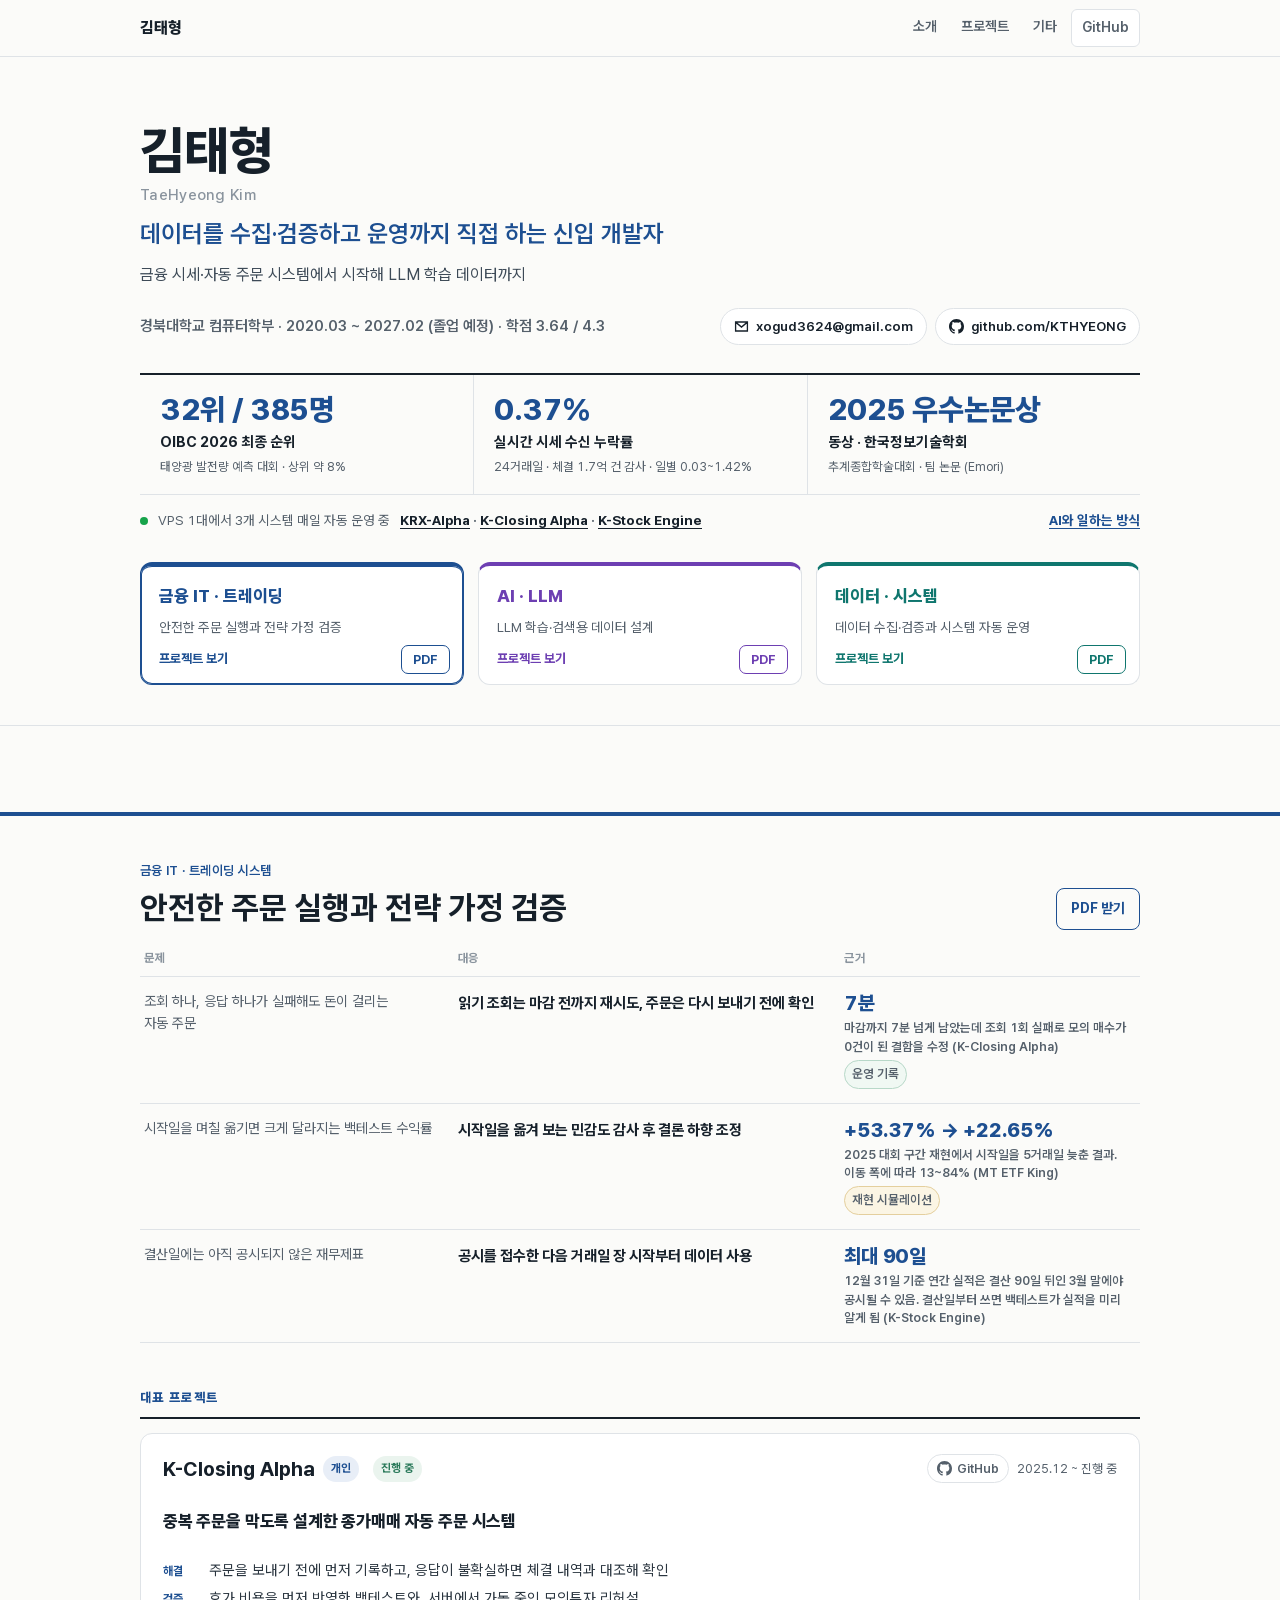
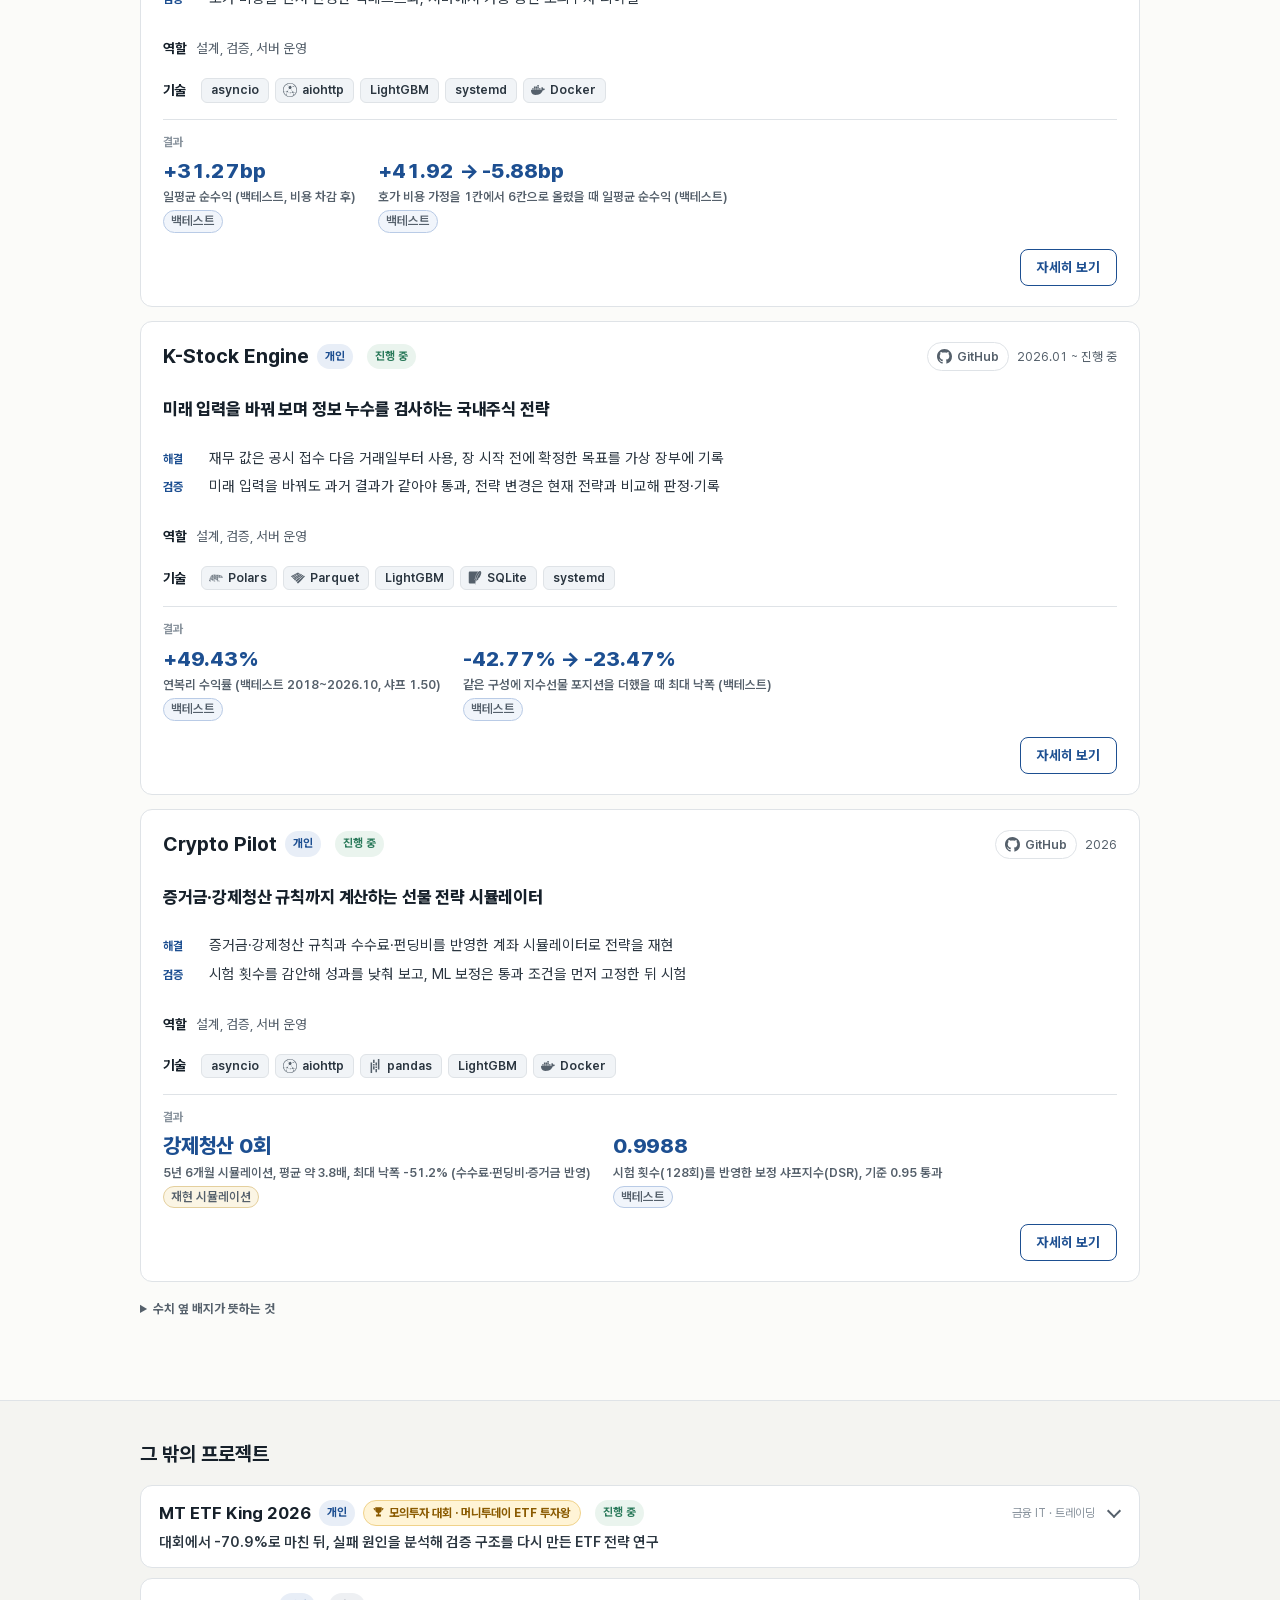
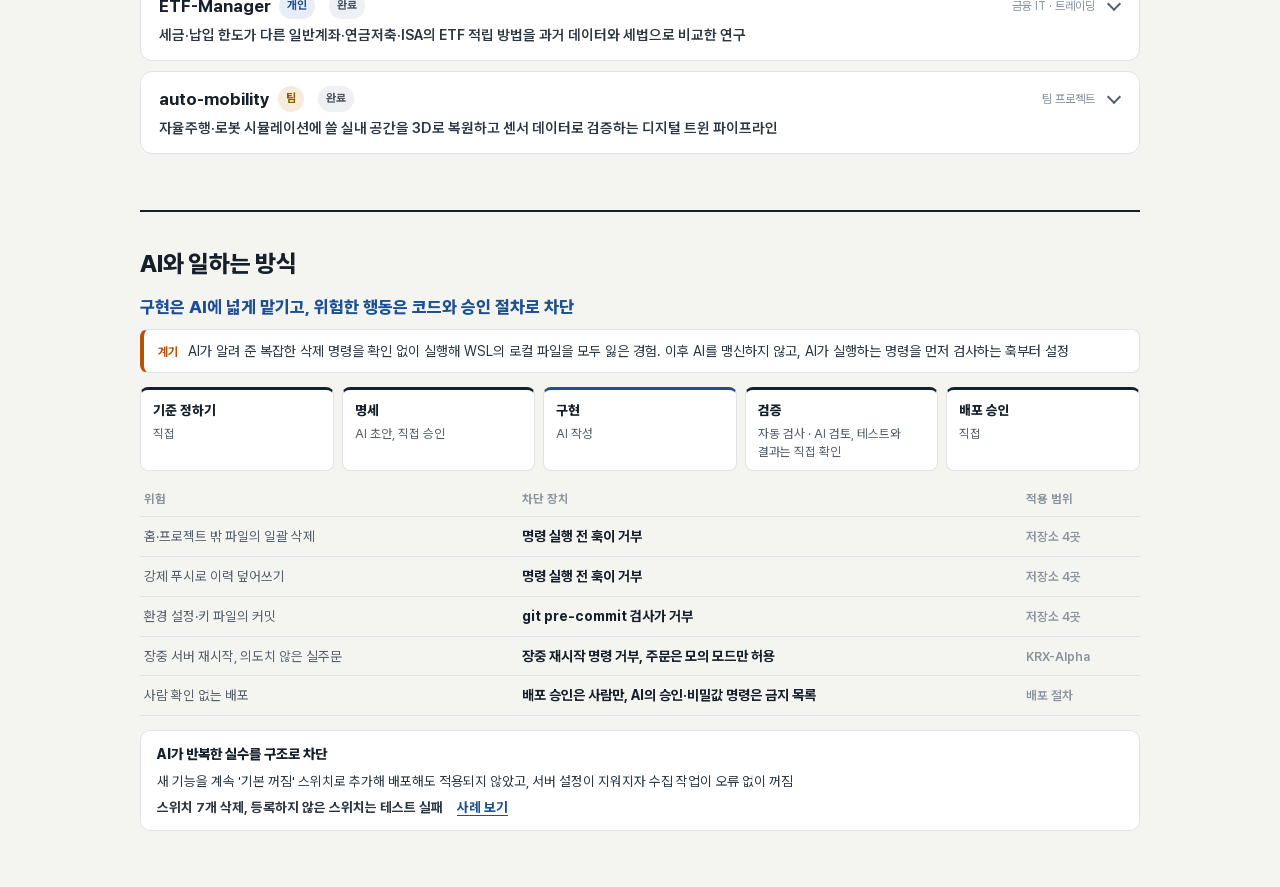
==== commit 09f58e79: "deploy: 2026-11-27T15:07:44.106Z" ====
--- a/index.html
+++ b/index.html
@@ -8,7 +8,7 @@
 <meta name="robots" content="noindex">
 <meta property="og:title" content="김태형 · 개발자 포트폴리오"><meta property="og:description" content="데이터를 수집·검증하고 운영까지 직접 하는 신입 개발자. 경북대학교 컴퓨터학부 2027.02 졸업 예정."><meta property="og:type" content="website">
 <link rel="icon" href="favicon.svg" type="image/svg+xml">
-<link rel="stylesheet" href="styles.css?v=263b2588">
+<link rel="stylesheet" href="styles.css?v=637142b2">
 <script>document.documentElement.classList.add('js')</script>
 </head>
 <body class="web">
@@ -96,7 +96,7 @@
         </div>
         <h3 class="part">대표 프로젝트</h3>
         <ol class="pcards"><li class="pcard">
-    <div class="pc-head"><h3><a href="projects/emori.html">Emori</a></h3><span class="kind kind-team">팀</span><span class="status">완료</span><a class="pc-gh" href="https://github.com/KTHYEONG/Emori" aria-label="Emori GitHub 저장소"><svg class="gh-ic" viewBox="0 0 16 16" width="15" height="15" aria-hidden="true" focusable="false"><path fill="currentColor" d="M8 0C3.58 0 0 3.58 0 8c0 3.54 2.29 6.53 5.47 7.59.4.07.55-.17.55-.38 0-.19-.01-.82-.01-1.49-2.01.37-2.53-.49-2.69-.94-.09-.23-.48-.94-.82-1.13-.28-.15-.68-.52-.01-.53.63-.01 1.08.58 1.23.82.72 1.21 1.87.87 2.33.66.07-.52.28-.87.51-1.07-1.78-.2-3.64-.89-3.64-3.95 0-.87.31-1.59.82-2.15-.08-.2-.36-1.02.08-2.12 0 0 .67-.21 2.2.82.64-.18 1.32-.27 2-.27.68 0 1.36.09 2 .27 1.53-1.04 2.2-.82 2.2-.82.44 1.1.16 1.92.08 2.12.51.56.82 1.27.82 2.15 0 3.07-1.87 3.75-3.65 3.95.29.25.54.73.54 1.48 0 1.07-.01 1.93-.01 2.2 0 .21.15.46.55.38A8.013 8.013 0 0016 8c0-4.42-3.58-8-8-8z"/></svg><span>GitHub</span></a><span class="pc-period pc-period-after">2025.09 ~ 2025.12</span></div>
+    <div class="pc-head"><h3><a href="projects/emori.html">Emori</a></h3><span class="kind kind-team">팀</span><span class="status st-done">완료</span><a class="pc-gh" href="https://github.com/KTHYEONG/Emori" aria-label="Emori GitHub 저장소"><svg class="gh-ic" viewBox="0 0 16 16" width="15" height="15" aria-hidden="true" focusable="false"><path fill="currentColor" d="M8 0C3.58 0 0 3.58 0 8c0 3.54 2.29 6.53 5.47 7.59.4.07.55-.17.55-.38 0-.19-.01-.82-.01-1.49-2.01.37-2.53-.49-2.69-.94-.09-.23-.48-.94-.82-1.13-.28-.15-.68-.52-.01-.53.63-.01 1.08.58 1.23.82.72 1.21 1.87.87 2.33.66.07-.52.28-.87.51-1.07-1.78-.2-3.64-.89-3.64-3.95 0-.87.31-1.59.82-2.15-.08-.2-.36-1.02.08-2.12 0 0 .67-.21 2.2.82.64-.18 1.32-.27 2-.27.68 0 1.36.09 2 .27 1.53-1.04 2.2-.82 2.2-.82.44 1.1.16 1.92.08 2.12.51.56.82 1.27.82 2.15 0 3.07-1.87 3.75-3.65 3.95.29.25.54.73.54 1.48 0 1.07-.01 1.93-.01 2.2 0 .21.15.46.55.38A8.013 8.013 0 0016 8c0-4.42-3.58-8-8-8z"/></svg><span>GitHub</span></a><span class="pc-period pc-period-after">2025.09 ~ 2025.12</span></div>
     <p class="pc-hook">뇌파와 상담 텍스트를 함께 분석해 상담사의 해석 부담을 줄이려 한 멀티모달 AI</p><ul class="pc-points"><li><b>구성</b><span>뇌파는 LLM이 서술형 리포트로 요약하고, 상담 인터뷰는 키워드·감정 분석으로 연결해 통합 화면으로 제공</span></li></ul>
     <div class="pc-mine"><h4>내 담당</h4><ul class="pc-points"><li><b>전처리</b><span>VR 체험 중 기록한 뇌파 파일을 JSON으로 바꾸고 값과 이름을 정리</span></li><li><b>학습</b><span>규칙 증강과 4가지 말투의 정답 문장으로 학습 데이터를 만들어 Llama 3.1 8B를 LoRA로 파인튜닝</span></li><li><b>시각화</b><span>뇌파 지표를 레이더 차트, 단계별 색상 표, 키워드 태그로 표현</span></li></ul></div>
     <p class="pc-role pc-collab"><b>협업</b> 팀원과 PR 리뷰로 뇌파 값의 전달 형태를 맞추고, 감정 값의 대응 기준은 멘토에게 확인해 반영. 전처리·시각화 결과는 팀의 통합 화면으로 연결</p>
@@ -104,7 +104,7 @@
     <div class="pc-proof"><h4>결과</h4><ul class="pc-keys"><li class="wide"><strong>2025 우수논문상 (동상)</strong><span>한국정보기술학회 추계종합학술대회 · 팀 논문</span></li></ul><h4 class="pc-exlabel">내가 만든 학습 데이터 예시</h4><div class="pc-ex"><div class="ex2-col"><h4>첫 단계 뇌파 (증강 기록)</h4><p>감정 역겨움 · 집중 0.86 · 흥미 0.92 · 이완 0.06 · 스트레스 0.07</p></div><span class="ex2-arrow" aria-hidden="true">→</span><div class="ex2-col ex2-after"><h4>직접 작성한 정답 문장 (일부)</h4><p>집중과 흥미는 매우 높은 수준인데 이완과 스트레스는 매우 낮게 유지되는 등 상반된 지표가 동시에 드러나는 것으로 해석됩니다.</p></div></div></div>
     <a class="pc-btn" href="projects/emori.html">자세히 보기</a>
   </li><li class="pcard">
-    <div class="pc-head"><h3><a href="projects/witches-chat-core.html">Witches-Chat-Core</a></h3><span class="kind kind-team">팀</span><span class="status">완료</span><span class="pc-period">2026.03 ~ 2026.06</span></div>
+    <div class="pc-head"><h3><a href="projects/witches-chat-core.html">Witches-Chat-Core</a></h3><span class="kind kind-team">팀</span><span class="status st-done">완료</span><span class="pc-period">2026.03 ~ 2026.06</span></div>
     <p class="pc-hook">학사 규정에 근거 조항과 함께 답하고 프롬프트 공격을 막는 온프레미스 RAG 챗봇</p><ul class="pc-points"><li><b>구성</b><span>HWP·DOCX·PDF 규정을 Markdown으로 바꿔 검색하고, 학교 서버 안에서 운영</span></li><li><b>보안</b><span>정규식과 의미 유사도(bge-m3) 가드레일로 악성 질문을 막고, 응답 속 개인정보는 마스킹</span></li></ul>
     <div class="pc-mine"><h4>내 담당</h4><ul class="pc-points"><li><b>변환</b><span>HWP·DOCX·PDF와 텍스트·엑셀·PPT·음성 파일을 Markdown으로 바꾸는 변환기, DOCX·PDF 속도 개선</span></li><li><b>구조</b><span>DOCX 규정의 조·항·호·목 계층 표시, 제어문자 정리, PDF·HWP 등에 청킹용 블록 정보 적용</span></li><li><b>점검</b><span>DOCX 원본과 결과의 글자 수를 대조해 85% 미만이면 경고하는 변환 누락 점검</span></li><li><b>확장</b><span>채팅 화면(Open WebUI)에 올리는 텍스트·엑셀·PPT·음성 파일 등의 변환</span></li></ul></div>
     <p class="pc-role pc-collab"><b>협업</b> 청킹·백엔드 담당과 메타데이터·데이터 전달 방식을 사전에 정의한 뒤 구현</p>
@@ -133,7 +133,7 @@
   - 9 취업한 자 등 기타 총장이 별도로 인정하는 경우</p></div></div></div>
     <a class="pc-btn" href="projects/witches-chat-core.html">자세히 보기</a>
   </li><li class="pcard">
-    <div class="pc-head"><h3><a href="projects/port-entity-matching.html">Port Entity Matching</a></h3><span class="kind kind-personal">개인</span><span class="pc-event"><svg class="ev-ic" viewBox="0 0 16 16" width="13" height="13" aria-hidden="true" focusable="false"><path fill="currentColor" d="M4 1.5h8v3.3A4 4 0 0 1 8.9 8.7v1.8H11V13H5v-2.5h2.1V8.7A4 4 0 0 1 4 4.8zM2 2.6h1.5v1.7c0 .5.2 1 .6 1.3A2.2 2.2 0 0 1 2 3.4zm12 0h-1.5v1.7c0 .5-.2 1-.6 1.3A2.2 2.2 0 0 0 14 3.4z"/></svg>대회 · DACON 해양수산부</span><span class="status">완료</span><a class="pc-gh" href="https://github.com/KTHYEONG/port-entity-matching" aria-label="Port Entity Matching GitHub 저장소"><svg class="gh-ic" viewBox="0 0 16 16" width="15" height="15" aria-hidden="true" focusable="false"><path fill="currentColor" d="M8 0C3.58 0 0 3.58 0 8c0 3.54 2.29 6.53 5.47 7.59.4.07.55-.17.55-.38 0-.19-.01-.82-.01-1.49-2.01.37-2.53-.49-2.69-.94-.09-.23-.48-.94-.82-1.13-.28-.15-.68-.52-.01-.53.63-.01 1.08.58 1.23.82.72 1.21 1.87.87 2.33.66.07-.52.28-.87.51-1.07-1.78-.2-3.64-.89-3.64-3.95 0-.87.31-1.59.82-2.15-.08-.2-.36-1.02.08-2.12 0 0 .67-.21 2.2.82.64-.18 1.32-.27 2-.27.68 0 1.36.09 2 .27 1.53-1.04 2.2-.82 2.2-.82.44 1.1.16 1.92.08 2.12.51.56.82 1.27.82 2.15 0 3.07-1.87 3.75-3.65 3.95.29.25.54.73.54 1.48 0 1.07-.01 1.93-.01 2.2 0 .21.15.46.55.38A8.013 8.013 0 0016 8c0-4.42-3.58-8-8-8z"/></svg><span>GitHub</span></a><span class="pc-period pc-period-after">2026.10 ~ 2026.11</span></div>
+    <div class="pc-head"><h3><a href="projects/port-entity-matching.html">Port Entity Matching</a></h3><span class="kind kind-personal">개인</span><span class="pc-event"><svg class="ev-ic" viewBox="0 0 16 16" width="13" height="13" aria-hidden="true" focusable="false"><path fill="currentColor" d="M4 1.5h8v3.3A4 4 0 0 1 8.9 8.7v1.8H11V13H5v-2.5h2.1V8.7A4 4 0 0 1 4 4.8zM2 2.6h1.5v1.7c0 .5.2 1 .6 1.3A2.2 2.2 0 0 1 2 3.4zm12 0h-1.5v1.7c0 .5-.2 1-.6 1.3A2.2 2.2 0 0 0 14 3.4z"/></svg>경진대회 · DACON 해양수산부</span><span class="status st-done">완료</span><a class="pc-gh" href="https://github.com/KTHYEONG/port-entity-matching" aria-label="Port Entity Matching GitHub 저장소"><svg class="gh-ic" viewBox="0 0 16 16" width="15" height="15" aria-hidden="true" focusable="false"><path fill="currentColor" d="M8 0C3.58 0 0 3.58 0 8c0 3.54 2.29 6.53 5.47 7.59.4.07.55-.17.55-.38 0-.19-.01-.82-.01-1.49-2.01.37-2.53-.49-2.69-.94-.09-.23-.48-.94-.82-1.13-.28-.15-.68-.52-.01-.53.63-.01 1.08.58 1.23.82.72 1.21 1.87.87 2.33.66.07-.52.28-.87.51-1.07-1.78-.2-3.64-.89-3.64-3.95 0-.87.31-1.59.82-2.15-.08-.2-.36-1.02.08-2.12 0 0 .67-.21 2.2.82.64-.18 1.32-.27 2-.27.68 0 1.36.09 2 .27 1.53-1.04 2.2-.82 2.2-.82.44 1.1.16 1.92.08 2.12.51.56.82 1.27.82 2.15 0 3.07-1.87 3.75-3.65 3.95.29.25.54.73.54 1.48 0 1.07-.01 1.93-.01 2.2 0 .21.15.46.55.38A8.013 8.013 0 0016 8c0-4.42-3.58-8-8-8z"/></svg><span>GitHub</span></a><span class="pc-period pc-period-after">2026.10 ~ 2026.11</span></div>
     <p class="pc-hook">규칙으로 못 푸는 한글 선박명을 LLM 후보로 보완한 선박 기록 매칭 파이프라인</p><ul class="pc-points"><li><b>해결</b><span>한글 선박명을 LLM으로 라틴 표기 후보로 바꿔 검색하고, 순위 모델이 한 척을 선택</span></li><li><b>검증</b><span>LLM 단계를 한글 행에 한정하고, 행마다 독립 예측이 되도록 테스트로 확인</span></li></ul>
     <p class="pc-role"><b>역할</b> 후보 검색, 순위 모델, LLM 음역, 평가 도구</p>
     
@@ -168,7 +168,7 @@
     <div class="pc-proof"><h4>결과</h4><ul class="pc-keys"><li><strong>하루 약 708만 건</strong><span>장 마감 후 감사한 실시간 체결 (10.23~11.25 평균, 증권사 2곳)</span><span class="basis basis-ops">운영 기록</span></li><li><strong>불일치 0건</strong><span>삭제 전 점검: 로컬 정리본 1,155개를 드라이브와 md5로 대조</span><span class="basis basis-ops">운영 기록</span></li></ul></div>
     <a class="pc-btn" href="projects/krx-alpha.html">자세히 보기</a>
   </li><li class="pcard">
-    <div class="pc-head"><h3><a href="projects/oibc-2026.html">OIBC 2026</a></h3><span class="kind kind-personal">개인</span><span class="pc-event"><svg class="ev-ic" viewBox="0 0 16 16" width="13" height="13" aria-hidden="true" focusable="false"><path fill="currentColor" d="M4 1.5h8v3.3A4 4 0 0 1 8.9 8.7v1.8H11V13H5v-2.5h2.1V8.7A4 4 0 0 1 4 4.8zM2 2.6h1.5v1.7c0 .5.2 1 .6 1.3A2.2 2.2 0 0 1 2 3.4zm12 0h-1.5v1.7c0 .5-.2 1-.6 1.3A2.2 2.2 0 0 0 14 3.4z"/></svg>대회 · POSTECH OIBC 2026</span><span class="status">완료</span><a class="pc-gh" href="https://github.com/KTHYEONG/oibc-2026" aria-label="OIBC 2026 GitHub 저장소"><svg class="gh-ic" viewBox="0 0 16 16" width="15" height="15" aria-hidden="true" focusable="false"><path fill="currentColor" d="M8 0C3.58 0 0 3.58 0 8c0 3.54 2.29 6.53 5.47 7.59.4.07.55-.17.55-.38 0-.19-.01-.82-.01-1.49-2.01.37-2.53-.49-2.69-.94-.09-.23-.48-.94-.82-1.13-.28-.15-.68-.52-.01-.53.63-.01 1.08.58 1.23.82.72 1.21 1.87.87 2.33.66.07-.52.28-.87.51-1.07-1.78-.2-3.64-.89-3.64-3.95 0-.87.31-1.59.82-2.15-.08-.2-.36-1.02.08-2.12 0 0 .67-.21 2.2.82.64-.18 1.32-.27 2-.27.68 0 1.36.09 2 .27 1.53-1.04 2.2-.82 2.2-.82.44 1.1.16 1.92.08 2.12.51.56.82 1.27.82 2.15 0 3.07-1.87 3.75-3.65 3.95.29.25.54.73.54 1.48 0 1.07-.01 1.93-.01 2.2 0 .21.15.46.55.38A8.013 8.013 0 0016 8c0-4.42-3.58-8-8-8z"/></svg><span>GitHub</span></a><span class="pc-period pc-period-after">2026.10 ~ 2026.11</span></div>
+    <div class="pc-head"><h3><a href="projects/oibc-2026.html">OIBC 2026</a></h3><span class="kind kind-personal">개인</span><span class="pc-event"><svg class="ev-ic" viewBox="0 0 16 16" width="13" height="13" aria-hidden="true" focusable="false"><path fill="currentColor" d="M4 1.5h8v3.3A4 4 0 0 1 8.9 8.7v1.8H11V13H5v-2.5h2.1V8.7A4 4 0 0 1 4 4.8zM2 2.6h1.5v1.7c0 .5.2 1 .6 1.3A2.2 2.2 0 0 1 2 3.4zm12 0h-1.5v1.7c0 .5-.2 1-.6 1.3A2.2 2.2 0 0 0 14 3.4z"/></svg>경진대회 · POSTECH OIBC 2026</span><span class="status st-done">완료</span><a class="pc-gh" href="https://github.com/KTHYEONG/oibc-2026" aria-label="OIBC 2026 GitHub 저장소"><svg class="gh-ic" viewBox="0 0 16 16" width="15" height="15" aria-hidden="true" focusable="false"><path fill="currentColor" d="M8 0C3.58 0 0 3.58 0 8c0 3.54 2.29 6.53 5.47 7.59.4.07.55-.17.55-.38 0-.19-.01-.82-.01-1.49-2.01.37-2.53-.49-2.69-.94-.09-.23-.48-.94-.82-1.13-.28-.15-.68-.52-.01-.53.63-.01 1.08.58 1.23.82.72 1.21 1.87.87 2.33.66.07-.52.28-.87.51-1.07-1.78-.2-3.64-.89-3.64-3.95 0-.87.31-1.59.82-2.15-.08-.2-.36-1.02.08-2.12 0 0 .67-.21 2.2.82.64-.18 1.32-.27 2-.27.68 0 1.36.09 2 .27 1.53-1.04 2.2-.82 2.2-.82.44 1.1.16 1.92.08 2.12.51.56.82 1.27.82 2.15 0 3.07-1.87 3.75-3.65 3.95.29.25.54.73.54 1.48 0 1.07-.01 1.93-.01 2.2 0 .21.15.46.55.38A8.013 8.013 0 0016 8c0-4.42-3.58-8-8-8z"/></svg><span>GitHub</span></a><span class="pc-period pc-period-after">2026.10 ~ 2026.11</span></div>
     <p class="pc-hook">예측 마감 이후 정보를 데이터 단계에서 차단하는 태양광 발전량 예측·VPP 배정 파이프라인</p><ul class="pc-points"><li><b>해결</b><span>발전소 253곳을 두 개의 가상발전소로 나눠 하루 전 시간별 발전량을 예측</span></li><li><b>검증</b><span>점수보다 규칙 준수를 먼저 두어, 마감 이후 정보 차단과 사전에 정한 채택 규칙을 코드와 테스트로 고정</span></li></ul>
     <p class="pc-role"><b>역할</b> 데이터 정제, 예측, 배정, 제출 검증</p>
     
@@ -176,7 +176,7 @@
     <div class="pc-proof"><h4>결과</h4><ul class="pc-keys"><li><strong>32위 / 385명</strong><span>대회 최종 순위 (상위 약 8%)</span><span class="basis basis-ops">운영 기록</span></li><li><strong>6,473,930,369원</strong><span>최종 정산금 (대회 정산 기준)</span><span class="basis basis-ops">운영 기록</span></li></ul></div>
     <a class="pc-btn" href="projects/oibc-2026.html">자세히 보기</a>
   </li><li class="pcard">
-    <div class="pc-head"><h3><a href="projects/savetax.html">SaveTax</a></h3><span class="kind kind-personal">개인</span><span class="pc-event"><svg class="ev-ic" viewBox="0 0 16 16" width="13" height="13" aria-hidden="true" focusable="false"><path fill="currentColor" d="M4 1.5h8v3.3A4 4 0 0 1 8.9 8.7v1.8H11V13H5v-2.5h2.1V8.7A4 4 0 0 1 4 4.8zM2 2.6h1.5v1.7c0 .5.2 1 .6 1.3A2.2 2.2 0 0 1 2 3.4zm12 0h-1.5v1.7c0 .5-.2 1-.6 1.3A2.2 2.2 0 0 0 14 3.4z"/></svg>해커톤 · 나라장터</span><span class="status">완료</span><a class="pc-gh" href="https://github.com/KTHYEONG/SaveTax" aria-label="SaveTax GitHub 저장소"><svg class="gh-ic" viewBox="0 0 16 16" width="15" height="15" aria-hidden="true" focusable="false"><path fill="currentColor" d="M8 0C3.58 0 0 3.58 0 8c0 3.54 2.29 6.53 5.47 7.59.4.07.55-.17.55-.38 0-.19-.01-.82-.01-1.49-2.01.37-2.53-.49-2.69-.94-.09-.23-.48-.94-.82-1.13-.28-.15-.68-.52-.01-.53.63-.01 1.08.58 1.23.82.72 1.21 1.87.87 2.33.66.07-.52.28-.87.51-1.07-1.78-.2-3.64-.89-3.64-3.95 0-.87.31-1.59.82-2.15-.08-.2-.36-1.02.08-2.12 0 0 .67-.21 2.2.82.64-.18 1.32-.27 2-.27.68 0 1.36.09 2 .27 1.53-1.04 2.2-.82 2.2-.82.44 1.1.16 1.92.08 2.12.51.56.82 1.27.82 2.15 0 3.07-1.87 3.75-3.65 3.95.29.25.54.73.54 1.48 0 1.07-.01 1.93-.01 2.2 0 .21.15.46.55.38A8.013 8.013 0 0016 8c0-4.42-3.58-8-8-8z"/></svg><span>GitHub</span></a><span class="pc-period pc-period-after">2026.10</span></div>
+    <div class="pc-head"><h3><a href="projects/savetax.html">SaveTax</a></h3><span class="kind kind-personal">개인</span><span class="pc-event"><svg class="ev-ic" viewBox="0 0 16 16" width="13" height="13" aria-hidden="true" focusable="false"><path fill="currentColor" d="M4 1.5h8v3.3A4 4 0 0 1 8.9 8.7v1.8H11V13H5v-2.5h2.1V8.7A4 4 0 0 1 4 4.8zM2 2.6h1.5v1.7c0 .5.2 1 .6 1.3A2.2 2.2 0 0 1 2 3.4zm12 0h-1.5v1.7c0 .5-.2 1-.6 1.3A2.2 2.2 0 0 0 14 3.4z"/></svg>해커톤 · 나라장터</span><span class="status st-done">완료</span><a class="pc-gh" href="https://github.com/KTHYEONG/SaveTax" aria-label="SaveTax GitHub 저장소"><svg class="gh-ic" viewBox="0 0 16 16" width="15" height="15" aria-hidden="true" focusable="false"><path fill="currentColor" d="M8 0C3.58 0 0 3.58 0 8c0 3.54 2.29 6.53 5.47 7.59.4.07.55-.17.55-.38 0-.19-.01-.82-.01-1.49-2.01.37-2.53-.49-2.69-.94-.09-.23-.48-.94-.82-1.13-.28-.15-.68-.52-.01-.53.63-.01 1.08.58 1.23.82.72 1.21 1.87.87 2.33.66.07-.52.28-.87.51-1.07-1.78-.2-3.64-.89-3.64-3.95 0-.87.31-1.59.82-2.15-.08-.2-.36-1.02.08-2.12 0 0 .67-.21 2.2.82.64-.18 1.32-.27 2-.27.68 0 1.36.09 2 .27 1.53-1.04 2.2-.82 2.2-.82.44 1.1.16 1.92.08 2.12.51.56.82 1.27.82 2.15 0 3.07-1.87 3.75-3.65 3.95.29.25.54.73.54 1.48 0 1.07-.01 1.93-.01 2.2 0 .21.15.46.55.38A8.013 8.013 0 0016 8c0-4.42-3.58-8-8-8z"/></svg><span>GitHub</span></a><span class="pc-period pc-period-after">2026.10</span></div>
     <p class="pc-hook">시중가보다 비싼 공공 납품을 근거와 함께 찾아 제보하는 분석 시스템</p><ul class="pc-points"><li><b>해결</b><span>쇼핑몰·타 기관·부품 합산으로 비교한 근거를 모으고, 사람이 승인한 뒤에만 제출</span></li><li><b>검증</b><span>접수 반려 사유를 분석해 이의 41건으로 대응, 확정 인정 금액으로 평가</span></li></ul>
     <p class="pc-role"><b>역할</b> 분석 설계, 결과 검증</p>
     
@@ -191,17 +191,17 @@
 <section class="others-sec" id="projects-others"><div class="wrap">
   <h2>그 밖의 프로젝트</h2>
   <ol class="xcards"><li><details class="xcard">
-    <summary><span class="x-top"><strong class="x-name">MT ETF King 2026</strong><span class="kind kind-personal">개인</span><span class="pc-event"><svg class="ev-ic" viewBox="0 0 16 16" width="13" height="13" aria-hidden="true" focusable="false"><path fill="currentColor" d="M4 1.5h8v3.3A4 4 0 0 1 8.9 8.7v1.8H11V13H5v-2.5h2.1V8.7A4 4 0 0 1 4 4.8zM2 2.6h1.5v1.7c0 .5.2 1 .6 1.3A2.2 2.2 0 0 1 2 3.4zm12 0h-1.5v1.7c0 .5-.2 1-.6 1.3A2.2 2.2 0 0 0 14 3.4z"/></svg>대회 · 머니투데이 ETF 투자왕</span><span class="status">대회 종료 · 2027 재설계</span><span class="x-tracks">금융 IT · 트레이딩</span></span><span class="x-hook">대회에서 -70.9%로 마친 뒤, 실패 원인을 분석해 검증 구조를 다시 만든 ETF 전략 연구</span></summary>
+    <summary><span class="x-top"><strong class="x-name">MT ETF King 2026</strong><span class="kind kind-personal">개인</span><span class="pc-event"><svg class="ev-ic" viewBox="0 0 16 16" width="13" height="13" aria-hidden="true" focusable="false"><path fill="currentColor" d="M4 1.5h8v3.3A4 4 0 0 1 8.9 8.7v1.8H11V13H5v-2.5h2.1V8.7A4 4 0 0 1 4 4.8zM2 2.6h1.5v1.7c0 .5.2 1 .6 1.3A2.2 2.2 0 0 1 2 3.4zm12 0h-1.5v1.7c0 .5-.2 1-.6 1.3A2.2 2.2 0 0 0 14 3.4z"/></svg>모의투자 대회 · 머니투데이 ETF 투자왕</span><span class="status">진행 중</span><span class="x-tracks">금융 IT · 트레이딩</span></span><span class="x-hook">대회에서 -70.9%로 마친 뒤, 실패 원인을 분석해 검증 구조를 다시 만든 ETF 전략 연구</span></summary>
     <div class="x-body">
       <ul class="pc-points"><li><b>해결</b><span>한국거래소 시세 수집부터 백테스트·전략·일일 매매 카드까지 구현</span></li><li><b>검증</b><span>상승장에서만 통한 규칙이었음을 분석하고, 동전 던지기와 비교해 실력과 운을 구분하는 구조로 재설계</span></li></ul>
       
       <p class="pc-role"><b>역할</b> 설계, 검증, 서버 운영</p>
       <div class="pc-role pc-tech"><b>기술</b><ul class="tech-chips"><li><svg class="tech-ic" viewBox="0 0 24 24" width="14" height="14" aria-hidden="true" focusable="false"><path fill="currentColor" d="M20.954 7.714h.434c.106 0 .193.087.193.197v3.726a.197.197 0 0 1-.193.193h-.434a.197.197 0 0 1-.197-.193V7.911c0-.11.087-.197.197-.197zm1.213 1.085h.435c.105 0 .192.087.192.196v2.521a.197.197 0 0 1-.192.193h-.435a.197.197 0 0 1-.197-.193v-2.52c0-.114.087-.197.197-.197zm1.206 1.383h.43c.11 0 .197.087.197.197v.718a.197.197 0 0 1-.197.192h-.43a.197.197 0 0 1-.197-.196v-.718a.189.189 0 0 1 .197-.19zm-3.629-2.827h.431a.197.197 0 0 1 .197.196v.719a.197.197 0 0 1-.197.189h-.435a.197.197 0 0 1-.196-.19v-.718a.197.197 0 0 1 .196-.196Zm0 1.444h.431a.197.197 0 0 1 .197.196v.658a.197.197 0 0 1-.197.193h-.435a.197.197 0 0 1-.196-.193v-.658a.197.197 0 0 1 .196-.196zm0 1.387h.431a.197.197 0 0 1 .197.193v1.08a.197.197 0 0 1-.197.193h-.435a.197.197 0 0 1-.196-.192v-1.081a.197.197 0 0 1 .196-.193zm-1.24-3.133h.435a.197.197 0 0 1 .193.196v1.138a.197.197 0 0 1-.193.196h-.434a.197.197 0 0 1-.197-.196V7.249a.197.197 0 0 1 .197-.196Zm0 1.927h.435a.197.197 0 0 1 .193.197v2.162a.197.197 0 0 1-.193.192h-.434a.197.197 0 0 1-.197-.192V9.177a.197.197 0 0 1 .197-.197ZM17.3 6.694h.435a.197.197 0 0 1 .196.192v4.574a.197.197 0 0 1-.196.192H17.3a.197.197 0 0 1-.197-.192V6.886a.197.197 0 0 1 .197-.192zm0 10.174h.435a.197.197 0 0 1 .196.197v.718a.197.197 0 0 1-.196.192H17.3a.197.197 0 0 1-.197-.196v-.718a.197.197 0 0 1 .197-.19zm-1.24-.964h.435a.197.197 0 0 1 .196.197v1.678a.197.197 0 0 1-.196.196h-.431a.197.197 0 0 1-.193-.196V16.1a.197.197 0 0 1 .193-.197zm0-5.117h.435a.197.197 0 0 1 .196.196v1.134a.197.197 0 0 1-.196.2h-.431a.197.197 0 0 1-.193-.196v-1.138a.197.197 0 0 1 .193-.196zm0-4.396h.435a.197.197 0 0 1 .196.197v3.605a.197.197 0 0 1-.196.197h-.431a.197.197 0 0 1-.193-.197V6.588a.197.197 0 0 1 .193-.197zm-1.22.06h.434a.197.197 0 0 1 .197.197V8.75a.197.197 0 0 1-.197.192h-.435a.197.197 0 0 1-.192-.192V6.648a.197.197 0 0 1 .192-.196zm0 2.892h.434a.197.197 0 0 1 .197.193v6.138a.197.197 0 0 1-.197.196h-.435a.197.197 0 0 1-.192-.196V9.536a.197.197 0 0 1 .192-.193Zm0 6.924h.434a.197.197 0 0 1 .197.193v1.14a.197.197 0 0 1-.197.193h-.435a.197.197 0 0 1-.192-.193v-1.14a.197.197 0 0 1 .192-.193zm-1.21-9.638h.43a.197.197 0 0 1 .197.2v4.925a.197.197 0 0 1-.196.197h-.435a.197.197 0 0 1-.193-.197V6.83a.197.197 0 0 1 .193-.197Zm0 5.722h.43a.197.197 0 0 1 .197.197v3.908a.197.197 0 0 1-.196.197h-.435a.197.197 0 0 1-.193-.197v-3.908a.197.197 0 0 1 .193-.197Zm-1.217-5.9h.435a.197.197 0 0 1 .192.197v3.179a.197.197 0 0 1-.192.196h-.435a.197.197 0 0 1-.197-.196V6.652a.197.197 0 0 1 .197-.197zm0 3.977h.435a.197.197 0 0 1 .192.192v2.646a.197.197 0 0 1-.192.193h-.435a.197.197 0 0 1-.197-.193V10.62a.197.197 0 0 1 .197-.192zm0 3.428h.435a.197.197 0 0 1 .192.196v1.198a.197.197 0 0 1-.192.197h-.435a.197.197 0 0 1-.197-.197v-1.198a.197.197 0 0 1 .197-.196zm-1.22-7.522h.434a.197.197 0 0 1 .196.19v1.443a.197.197 0 0 1-.196.193h-.439a.197.197 0 0 1-.196-.193v-1.44a.197.197 0 0 1 .196-.196zm0 2.227h.434a.197.197 0 0 1 .196.192v5.534a.197.197 0 0 1-.196.196h-.439a.197.197 0 0 1-.196-.196V8.753a.197.197 0 0 1 .196-.192Zm-1.225 8.182h.434a.197.197 0 0 1 .197.197v.835a.197.197 0 0 1-.197.197h-.434a.197.197 0 0 1-.193-.197v-.835a.197.197 0 0 1 .193-.197zm0-10.658h.434a.197.197 0 0 1 .197.197v5.113a.197.197 0 0 1-.197.193h-.434a.197.197 0 0 1-.193-.193v-5.11a.197.197 0 0 1 .193-.196Zm0 5.904h.434a.197.197 0 0 1 .197.192v2.102a.197.197 0 0 1-.197.196h-.434a.197.197 0 0 1-.193-.196V12.18a.197.197 0 0 1 .193-.192zm-1.221 3.855h.434a.197.197 0 0 1 .193.189v1.742a.197.197 0 0 1-.193.197h-.434a.197.197 0 0 1-.197-.197v-1.738a.197.197 0 0 1 .197-.197zm0-6.025h.434a.197.197 0 0 1 .193.197v4.27a.197.197 0 0 1-.193.193h-.434a.197.197 0 0 1-.197-.196v-4.267a.197.197 0 0 1 .197-.19Zm0-3.794h.434a.197.197 0 0 1 .193.196v3.005a.197.197 0 0 1-.193.196h-.434a.197.197 0 0 1-.197-.196V6.22a.197.197 0 0 1 .197-.196Zm-1.221.06h.435a.197.197 0 0 1 .196.197V7a.197.197 0 0 1-.196.192h-.435A.197.197 0 0 1 7.332 7v-.718a.197.197 0 0 1 .193-.197Zm0 1.448h.435a.197.197 0 0 1 .196.192v5.541a.197.197 0 0 1-.196.193h-.435a.197.197 0 0 1-.193-.193V7.73a.197.197 0 0 1 .193-.193Zm0 6.323h.435a.197.197 0 0 1 .196.193v1.5a.197.197 0 0 1-.196.197h-.435a.197.197 0 0 1-.193-.197v-1.5a.197.197 0 0 1 .193-.193zm0 2.286h.435a.197.197 0 0 1 .196.197v.956a.197.197 0 0 1-.196.197h-.435a.197.197 0 0 1-.193-.197v-.956a.197.197 0 0 1 .193-.197ZM6.305 6.57h.434a.197.197 0 0 1 .193.196v3.606a.197.197 0 0 1-.193.193h-.435a.197.197 0 0 1-.196-.193V6.765a.197.197 0 0 1 .196-.196Zm0 4.395h.434a.197.197 0 0 1 .193.193v.84a.197.197 0 0 1-.193.196h-.435a.197.197 0 0 1-.196-.197v-.839a.197.197 0 0 1 .196-.193Zm0 1.505h.43a.197.197 0 0 1 .197.196v3.727a.197.197 0 0 1-.197.196h-.43a.197.197 0 0 1-.197-.196v-3.727a.197.197 0 0 1 .196-.196ZM5.018 9.577h.56a.136.136 0 0 1 .132.136v2.763a.136.136 0 0 1-.132.136h-.556a.136.136 0 0 1-.136-.136V9.717a.136.136 0 0 1 .136-.14zm0 3.432h.56a.136.136 0 0 1 .132.136v2.483a.136.136 0 0 1-.132.136h-.556a.136.136 0 0 1-.136-.136v-2.475a.136.136 0 0 1 .136-.136zm0-5.96h.56a.136.136 0 0 1 .132.136v1.92a.136.136 0 0 1-.132.136h-.556a.136.136 0 0 1-.136-.136v-1.92a.136.136 0 0 1 .136-.136Zm-1.217.597h.552a.136.136 0 0 1 .136.132v2.884a.136.136 0 0 1-.136.132h-.552a.136.136 0 0 1-.136-.132V7.778a.136.136 0 0 1 .136-.132Zm0 3.5h.552a.136.136 0 0 1 .136.136v3.904a.136.136 0 0 1-.136.136h-.556a.136.136 0 0 1-.132-.136v-3.9a.136.136 0 0 1 .132-.136Zm-1.168 5.722h.435a.197.197 0 0 1 .197.197v.718a.197.197 0 0 1-.197.192h-.43a.197.197 0 0 1-.194-.196v-.718a.197.197 0 0 1 .193-.19zm-.06-2.562h.563a.136.136 0 0 1 .136.136v1.262a.136.136 0 0 1-.136.136h-.56a.136.136 0 0 1-.132-.136v-1.262a.136.136 0 0 1 .133-.136zm0-4.725h.563a.136.136 0 0 1 .136.132v4.075a.136.136 0 0 1-.136.136h-.56a.136.136 0 0 1-.132-.136V9.713a.136.136 0 0 1 .133-.132Zm-1.213 5.95h.555a.136.136 0 0 1 .136.135v2.173a.136.136 0 0 1-.136.136h-.56a.136.136 0 0 1-.135-.136v-2.173a.136.136 0 0 1 .136-.136zm.06-3.225h.431a.197.197 0 0 1 .197.193v2.506a.197.197 0 0 1-.197.196h-.435a.197.197 0 0 1-.196-.196v-2.506a.197.197 0 0 1 .196-.193ZM.14 15.001h.552c.075 0 .136.06.136.136v2.052c0 .076-.06.136-.136.136H.136A.136.136 0 0 1 0 17.19v-2.052c0-.076.06-.136.136-.136z"/></svg><span>Polars</span></li><li><svg class="tech-ic" viewBox="0 0 24 24" width="14" height="14" aria-hidden="true" focusable="false"><path fill="currentColor" d="M10.953 20.391c-.95-1.013-.978-1.057-.807-1.248.27-.304 11.811-10.868 11.977-10.964.143-.083 1.558.6 1.867.902.119.115-.8 1.098-5.817 6.218-3.277 3.345-6.021 6.095-6.097 6.112-.076.016-.582-.442-1.123-1.02zM8.333 17.7c-.511-.515-.835-.92-.803-1.003.058-.152 6.693-5.515 6.817-5.51.153.005 1.714 1.191 1.714 1.302 0 .116-6.67 6.073-6.8 6.073-.038 0-.456-.388-.928-.862zM5.91 15.227c-.4-.448-.652-.81-.598-.86.28-.26 3.164-2.26 3.26-2.26.154.002 1.547 1.196 1.547 1.327 0 .161-3.124 2.566-3.334 2.566-.1 0-.494-.348-.875-.773zm-1.988-2.04c-.574-.58-.642-.69-.512-.81.187-.174 9.357-6.094 9.545-6.162.146-.053 1.417.716 1.417.858 0 .102-9.401 6.685-9.63 6.744-.091.023-.435-.241-.82-.63zm6.117-.935c-.379-.314-.687-.626-.684-.692.002-.066.337-.354.743-.64.406-.285 2.227-1.587 4.046-2.894 1.82-1.307 3.383-2.376 3.474-2.376.245 0 1.485.717 1.445.835-.057.173-8.012 6.336-8.179 6.337-.086 0-.467-.256-.845-.57zm-7.963-.923c-.452-.478-.518-.593-.4-.701.103-.093 5.783-3.449 6.47-3.821.114-.062 1.318.807 1.28.922-.05.15-6.456 4.172-6.645 4.172-.09 0-.408-.257-.705-.572Zm13.735.038c-.416-.298-.772-.59-.792-.65-.028-.083 3.74-3.215 4.595-3.818.166-.118.297-.079 1.01.301.45.24.818.485.817.545-.002.152-4.487 4.098-4.7 4.135-.096.016-.515-.214-.93-.513zM.547 9.707 0 9.156l.243-.158c.133-.086 2.841-1.563 6.018-3.282l5.775-3.126.553.27c.303.15.552.322.552.384 0 .084-11.875 7.018-12.02 7.018-.015 0-.274-.249-.574-.553zm8.88-2.79c-.269-.2-.487-.418-.487-.483s1.083-.755 2.406-1.534l2.405-1.417.617.33c.34.18.617.363.617.406 0 .122-4.715 3.07-4.904 3.067-.092-.001-.387-.167-.655-.368Zm4.816-.612c-.325-.2-.589-.418-.588-.484.002-.112 1.64-1.209 1.909-1.279.123-.032 1.226.55 1.315.694.027.044-.031.15-.128.237-.333.296-1.7 1.202-1.81 1.199-.06-.002-.374-.167-.698-.367z"/></svg><span>Parquet</span></li><li><svg class="tech-ic" viewBox="0 0 24 24" width="14" height="14" aria-hidden="true" focusable="false"><path fill="currentColor" d="m23.826 17.316-4.23-5.866-6.847-9.496c-.348-.48-1.151-.48-1.497 0l-6.845 9.494-4.233 5.868a.925.925 0 0 0 .46 1.417l11.078 3.626h.002a.92.92 0 0 0 .572 0h.002l11.077-3.626c.28-.092.5-.31.59-.592a.916.916 0 0 0-.13-.825h.002ZM12.001 4.07l4.44 6.158-4.152-1.36c-.032-.01-.066-.008-.098-.016a.8.8 0 0 0-.096-.016c-.032-.004-.062-.016-.094-.016s-.062.012-.094.016a.74.74 0 0 0-.096.016c-.032.006-.066.006-.096.016L7.59 10.221l-.026.008 4.44-6.158h-.002Zm-6.273 8.7 4.834-1.583.516-.168v9.19L2.41 17.372l3.317-4.6Zm7.197 7.437V11.02l5.35 1.752 3.316 4.598-8.666 2.838Z"/></svg><span>Pydantic</span></li><li class="no-ic"><span>httpx</span></li><li class="no-ic"><span>systemd</span></li></ul></div>
       <div class="pc-proof"><h4>결과</h4><ul class="pc-keys"><li><strong>-70.9%</strong><span>대회 누적 수익률 (3위 +132.0%)</span><span class="basis basis-replay">재현 시뮬레이션</span></li><li><strong>+53.37% → +22.65%</strong><span>대회 전 재현에서 시작일을 5거래일 늦춘 결과</span><span class="basis basis-replay">재현 시뮬레이션</span></li></ul></div>
-      <div class="x-actions"><span class="pc-period">2026.08 ~ 2026.11</span><a class="pc-gh" href="https://github.com/KTHYEONG/mt-etf-king-2026" aria-label="MT ETF King 2026 GitHub 저장소"><svg class="gh-ic" viewBox="0 0 16 16" width="15" height="15" aria-hidden="true" focusable="false"><path fill="currentColor" d="M8 0C3.58 0 0 3.58 0 8c0 3.54 2.29 6.53 5.47 7.59.4.07.55-.17.55-.38 0-.19-.01-.82-.01-1.49-2.01.37-2.53-.49-2.69-.94-.09-.23-.48-.94-.82-1.13-.28-.15-.68-.52-.01-.53.63-.01 1.08.58 1.23.82.72 1.21 1.87.87 2.33.66.07-.52.28-.87.51-1.07-1.78-.2-3.64-.89-3.64-3.95 0-.87.31-1.59.82-2.15-.08-.2-.36-1.02.08-2.12 0 0 .67-.21 2.2.82.64-.18 1.32-.27 2-.27.68 0 1.36.09 2 .27 1.53-1.04 2.2-.82 2.2-.82.44 1.1.16 1.92.08 2.12.51.56.82 1.27.82 2.15 0 3.07-1.87 3.75-3.65 3.95.29.25.54.73.54 1.48 0 1.07-.01 1.93-.01 2.2 0 .21.15.46.55.38A8.013 8.013 0 0016 8c0-4.42-3.58-8-8-8z"/></svg><span>GitHub</span></a><a class="pc-btn" href="projects/mt-etf-king.html">자세히 보기</a></div>
+      <div class="x-actions"><span class="pc-period">2026.08 ~ 진행 중</span><a class="pc-gh" href="https://github.com/KTHYEONG/mt-etf-king-2026" aria-label="MT ETF King 2026 GitHub 저장소"><svg class="gh-ic" viewBox="0 0 16 16" width="15" height="15" aria-hidden="true" focusable="false"><path fill="currentColor" d="M8 0C3.58 0 0 3.58 0 8c0 3.54 2.29 6.53 5.47 7.59.4.07.55-.17.55-.38 0-.19-.01-.82-.01-1.49-2.01.37-2.53-.49-2.69-.94-.09-.23-.48-.94-.82-1.13-.28-.15-.68-.52-.01-.53.63-.01 1.08.58 1.23.82.72 1.21 1.87.87 2.33.66.07-.52.28-.87.51-1.07-1.78-.2-3.64-.89-3.64-3.95 0-.87.31-1.59.82-2.15-.08-.2-.36-1.02.08-2.12 0 0 .67-.21 2.2.82.64-.18 1.32-.27 2-.27.68 0 1.36.09 2 .27 1.53-1.04 2.2-.82 2.2-.82.44 1.1.16 1.92.08 2.12.51.56.82 1.27.82 2.15 0 3.07-1.87 3.75-3.65 3.95.29.25.54.73.54 1.48 0 1.07-.01 1.93-.01 2.2 0 .21.15.46.55.38A8.013 8.013 0 0016 8c0-4.42-3.58-8-8-8z"/></svg><span>GitHub</span></a><a class="pc-btn" href="projects/mt-etf-king.html">자세히 보기</a></div>
     </div>
   </details></li><li><details class="xcard">
-    <summary><span class="x-top"><strong class="x-name">ETF-Manager</strong><span class="kind kind-personal">개인</span><span class="x-tracks">금융 IT · 트레이딩</span></span><span class="x-hook">세금·납입 한도가 다른 일반계좌·연금저축·ISA의 ETF 적립 방법을 과거 데이터와 세법으로 비교한 연구</span></summary>
+    <summary><span class="x-top"><strong class="x-name">ETF-Manager</strong><span class="kind kind-personal">개인</span><span class="status st-done">완료</span><span class="x-tracks">금융 IT · 트레이딩</span></span><span class="x-hook">세금·납입 한도가 다른 일반계좌·연금저축·ISA의 ETF 적립 방법을 과거 데이터와 세법으로 비교한 연구</span></summary>
     <div class="x-body">
       <ul class="pc-points"><li><b>해결</b><span>계좌별로 후보를 따로 비교하고, 넣는 돈을 똑같이 맞춰 평가</span></li><li><b>검증</b><span>장기 지수에서만 좋은 구성은 실제 ETF 구간으로 걸러내고, ISA 연금 이전·하락 시 매도 규칙은 세금까지 넣어 확인</span></li></ul>
       
@@ -211,7 +211,7 @@
       <div class="x-actions"><span class="pc-period">2026</span><a class="pc-gh" href="https://github.com/KTHYEONG/ETF-Manager" aria-label="ETF-Manager GitHub 저장소"><svg class="gh-ic" viewBox="0 0 16 16" width="15" height="15" aria-hidden="true" focusable="false"><path fill="currentColor" d="M8 0C3.58 0 0 3.58 0 8c0 3.54 2.29 6.53 5.47 7.59.4.07.55-.17.55-.38 0-.19-.01-.82-.01-1.49-2.01.37-2.53-.49-2.69-.94-.09-.23-.48-.94-.82-1.13-.28-.15-.68-.52-.01-.53.63-.01 1.08.58 1.23.82.72 1.21 1.87.87 2.33.66.07-.52.28-.87.51-1.07-1.78-.2-3.64-.89-3.64-3.95 0-.87.31-1.59.82-2.15-.08-.2-.36-1.02.08-2.12 0 0 .67-.21 2.2.82.64-.18 1.32-.27 2-.27.68 0 1.36.09 2 .27 1.53-1.04 2.2-.82 2.2-.82.44 1.1.16 1.92.08 2.12.51.56.82 1.27.82 2.15 0 3.07-1.87 3.75-3.65 3.95.29.25.54.73.54 1.48 0 1.07-.01 1.93-.01 2.2 0 .21.15.46.55.38A8.013 8.013 0 0016 8c0-4.42-3.58-8-8-8z"/></svg><span>GitHub</span></a><a class="pc-btn" href="projects/etf-manager.html">자세히 보기</a></div>
     </div>
   </details></li><li><details class="xcard">
-    <summary><span class="x-top"><strong class="x-name">auto-mobility</strong><span class="kind kind-team">팀</span><span class="status">완료</span><span class="x-tracks">팀 프로젝트</span></span><span class="x-hook">자율주행·로봇 시뮬레이션에 쓸 실내 공간을 3D로 복원하고 센서 데이터로 검증하는 디지털 트윈 파이프라인</span></summary>
+    <summary><span class="x-top"><strong class="x-name">auto-mobility</strong><span class="kind kind-team">팀</span><span class="status st-done">완료</span><span class="x-tracks">팀 프로젝트</span></span><span class="x-hook">자율주행·로봇 시뮬레이션에 쓸 실내 공간을 3D로 복원하고 센서 데이터로 검증하는 디지털 트윈 파이프라인</span></summary>
     <div class="x-body">
       <ul class="pc-points"><li><b>구성</b><span>촬영 → 이동 경로(SLAM) → 3D 메쉬 → 오차 검증을 하나의 파이프라인으로 연결하고, 두 SLAM 방식(RTAB-Map·cuVSLAM)을 같은 조건에서 비교</span></li><li><b>검증</b><span>복원에 쓰지 않고 남긴 프레임으로 메쉬 깊이를 다시 그려 실제 센서 깊이와 픽셀 단위로 비교</span></li></ul>
       <div class="pc-mine"><h4>처음 접한 분야, 함께 풀어 간 과정</h4><p class="pc-lead">팀원 모두 처음 접한 분야라, 촬영부터 품질 확인까지 오프라인에서 함께 진행</p><ul class="pc-points"><li><b>연결</b><span>VMware의 USB 문제로 카메라 프레임을 제대로 받지 못해 WSL 환경으로 옮기고, 실측으로 해상도를 정해 30fps를 안정적으로 확보</span></li><li><b>품질</b><span>보급형 깊이 카메라(RealSense D435i)로 최대한 높은 품질을 내도록 설정을 반복해서 조정</span></li><li><b>촬영</b><span>천천히 움직이고 카메라를 최대한 고정하는 등 3D 복원에 맞는 촬영 요령을 함께 익힘</span></li></ul></div>
--- a/styles.css
+++ b/styles.css
@@ -222,6 +222,7 @@
 .kind-personal { background: var(--accent-soft); color: var(--accent); }
 .kind-team { background: #f6ecdc; color: #8a5a00; }
 .status { margin-left: 6px; font-size: 11.5px; font-weight: 700; color: var(--pos); background: var(--mine); padding: 3px 8px; border-radius: 99px; }
+.status.st-done { color: #4b5563; background: #eef0f3; }
 .repo { word-break: break-all; font-size: 13px; }
 .repo.none { color: var(--faint); }
 
@@ -993,6 +994,14 @@
 @media (max-width: 640px) { .need li { grid-template-columns: 1fr; gap: 18px; } .need li + li { margin-top: 8px; } .need-solve::before { content: '↓'; left: 50%; top: -11px; } .heat table { border-spacing: 2px; } .heat thead td, .heat tbody th { width: 38px; } .heat th { font-size: 11px; } .heat td span { font-size: 11.5px; } }
 .c-sample { margin: 0 0 12px; }
 .board + .gt-wrap { margin-top: 12px; }
+.contest { display: flex; flex-wrap: wrap; align-items: center; gap: 2px 0; margin: 10px 0 0; font-size: 14px; color: var(--muted); word-break: keep-all; }
+.contest .ev-ic { flex: none; width: 15px; height: 15px; margin-right: 7px; color: #9a6a12; }
+.contest strong { color: var(--ink); font-weight: 700; }
+.contest span::before { content: '·'; margin: 0 8px; color: var(--muted); }
+.contest .ct-host { font-size: 13px; }
+.print .contest { margin-top: 4px; }
+.print .contest, .print .contest .ct-host { font-size: 9pt; }
+@media (max-width: 640px) { .contest strong { flex: 1 1 calc(100% - 22px); } .contest span { flex: 1 1 100%; padding-left: 22px; } .contest span::before { content: none; } }
 .coin th.sel { color: #1d4f91; }
 .coin td.sel span { box-shadow: 0 0 0 2.5px #1d4f91; }
 .coin figcaption { margin-top: 4px; font-size: 12.5px; color: var(--muted); }
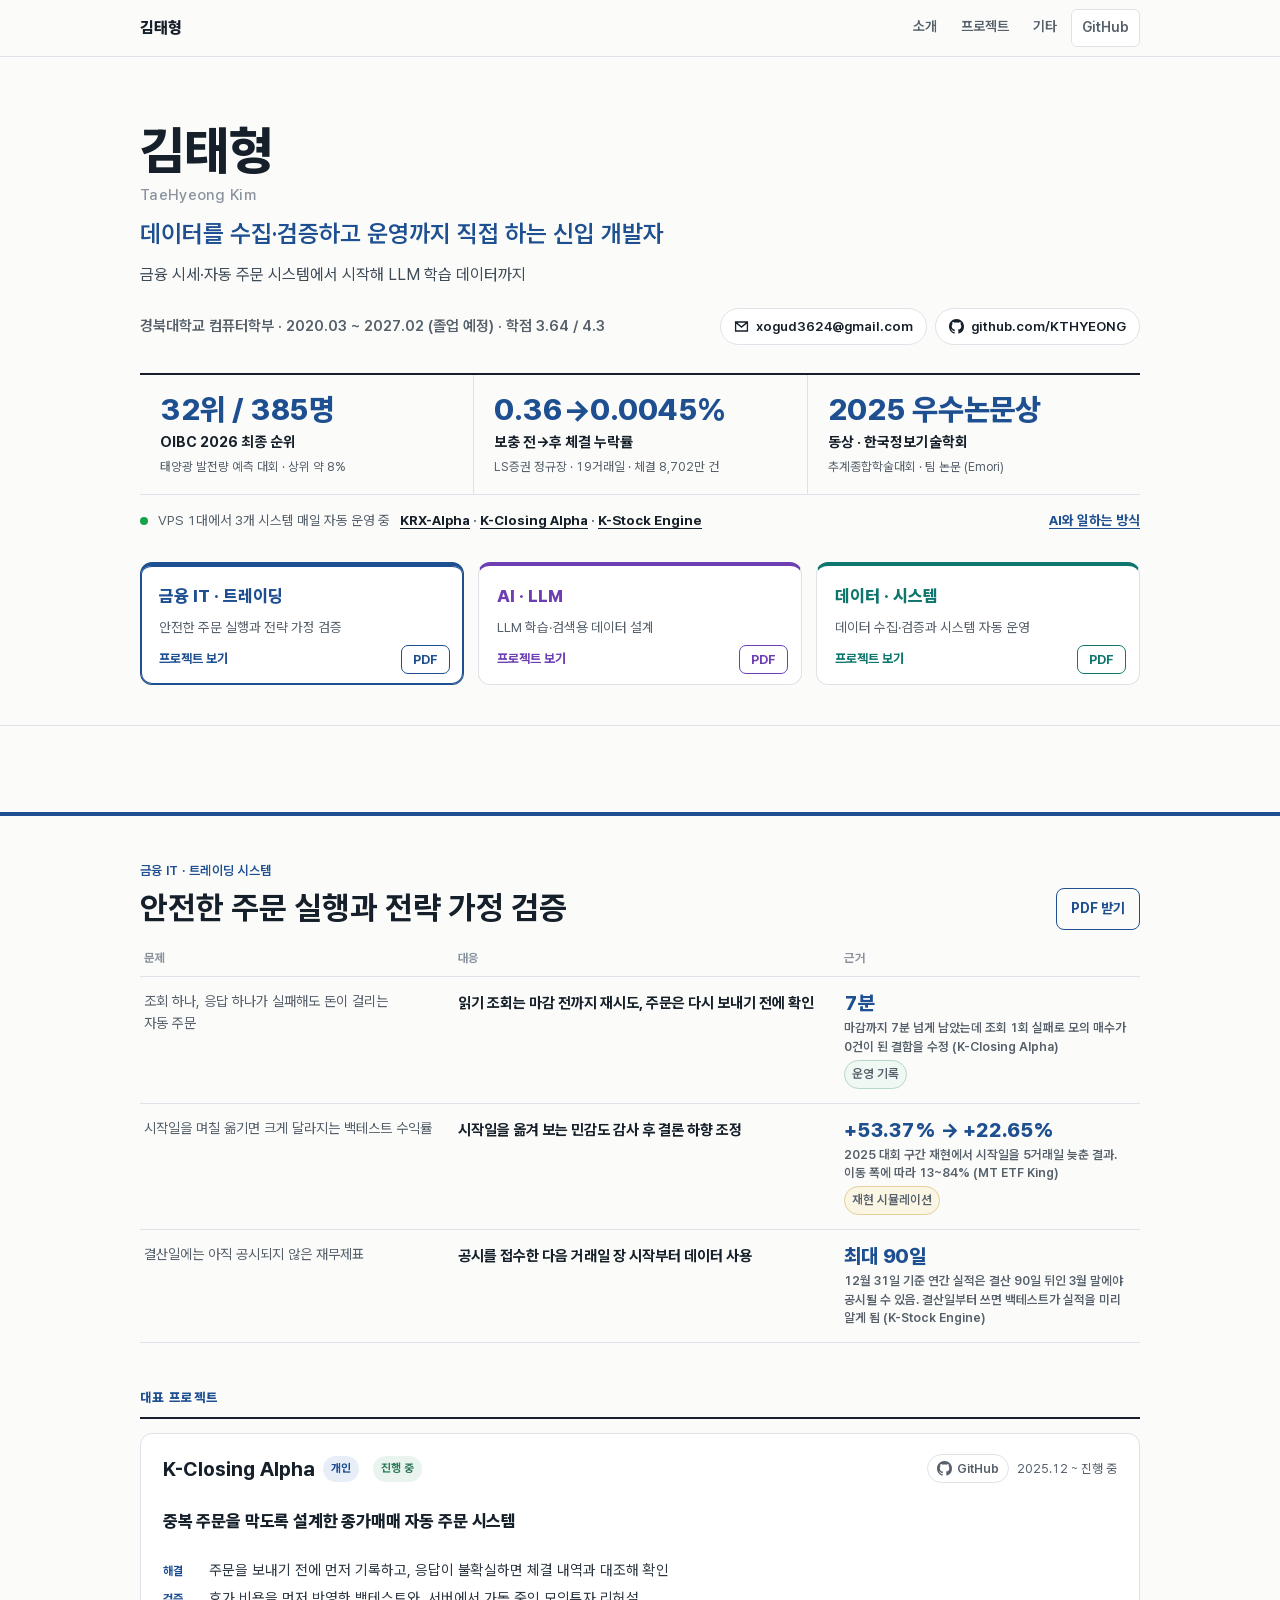
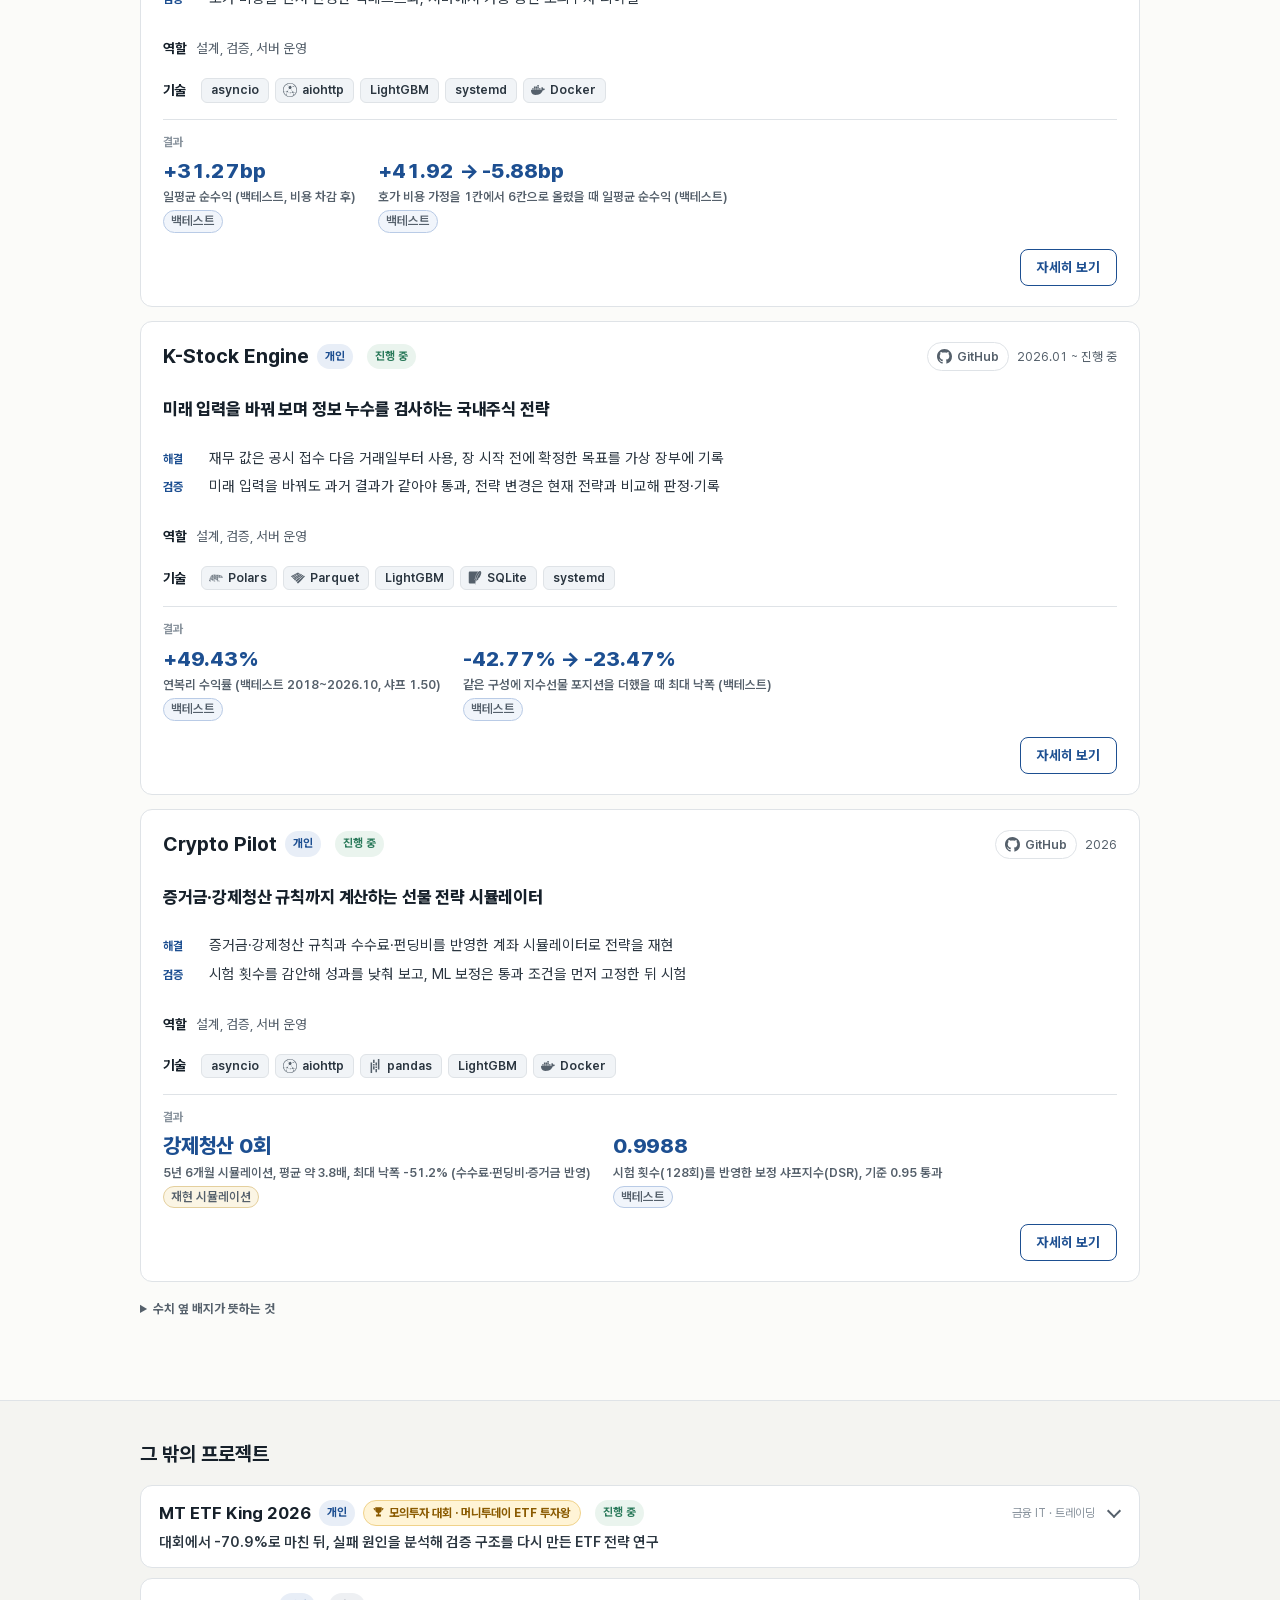
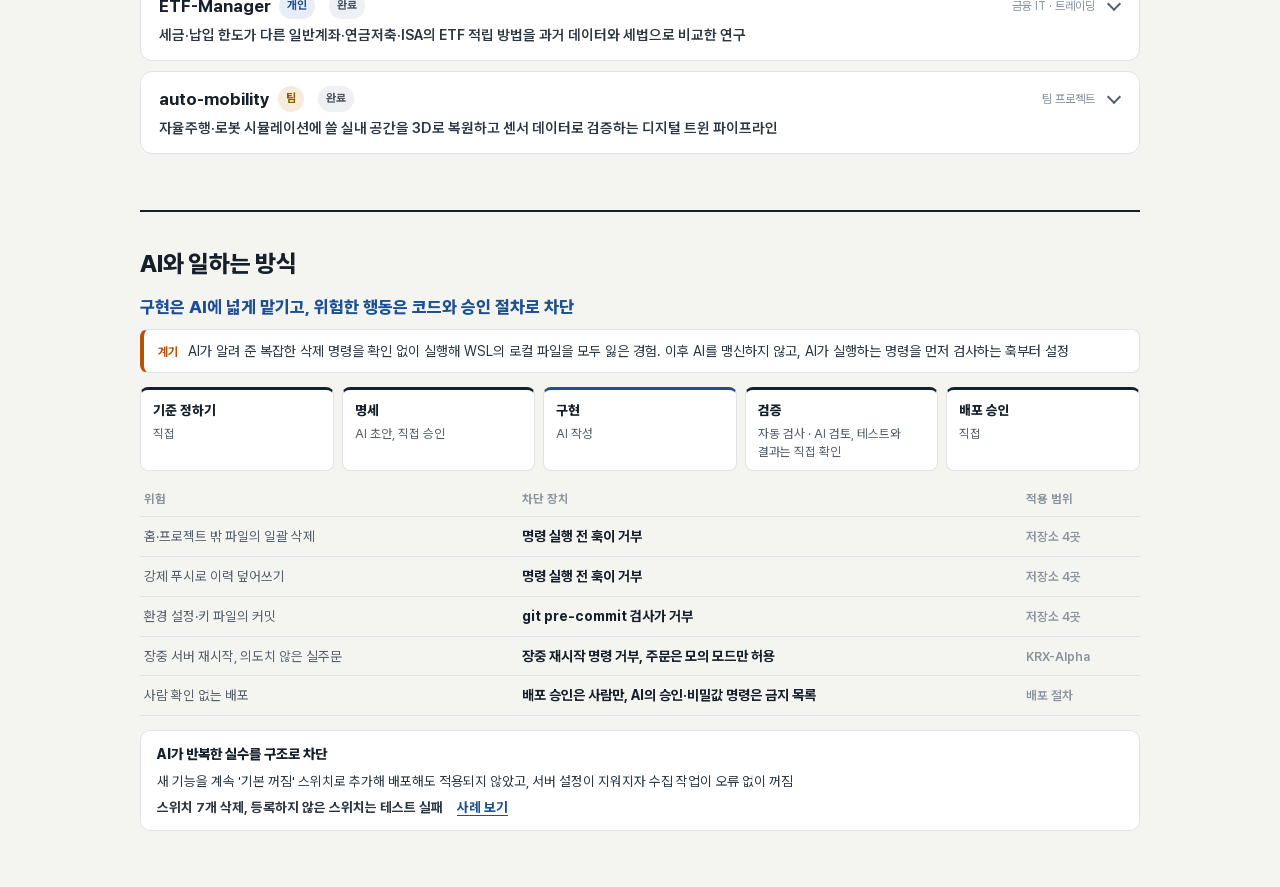
==== commit 03c19144: "deploy: 2026-11-28T05:02:41.188Z" ====
--- a/index.html
+++ b/index.html
@@ -8,7 +8,7 @@
 <meta name="robots" content="noindex">
 <meta property="og:title" content="김태형 · 개발자 포트폴리오"><meta property="og:description" content="데이터를 수집·검증하고 운영까지 직접 하는 신입 개발자. 경북대학교 컴퓨터학부 2027.02 졸업 예정."><meta property="og:type" content="website">
 <link rel="icon" href="favicon.svg" type="image/svg+xml">
-<link rel="stylesheet" href="styles.css?v=637142b2">
+<link rel="stylesheet" href="styles.css?v=d3d9ec6a">
 <script>document.documentElement.classList.add('js')</script>
 </head>
 <body class="web">
@@ -27,7 +27,7 @@
     <li><a href="https://github.com/KTHYEONG"><svg class="gh-ic" viewBox="0 0 16 16" width="15" height="15" aria-hidden="true" focusable="false"><path fill="currentColor" d="M8 0C3.58 0 0 3.58 0 8c0 3.54 2.29 6.53 5.47 7.59.4.07.55-.17.55-.38 0-.19-.01-.82-.01-1.49-2.01.37-2.53-.49-2.69-.94-.09-.23-.48-.94-.82-1.13-.28-.15-.68-.52-.01-.53.63-.01 1.08.58 1.23.82.72 1.21 1.87.87 2.33.66.07-.52.28-.87.51-1.07-1.78-.2-3.64-.89-3.64-3.95 0-.87.31-1.59.82-2.15-.08-.2-.36-1.02.08-2.12 0 0 .67-.21 2.2.82.64-.18 1.32-.27 2-.27.68 0 1.36.09 2 .27 1.53-1.04 2.2-.82 2.2-.82.44 1.1.16 1.92.08 2.12.51.56.82 1.27.82 2.15 0 3.07-1.87 3.75-3.65 3.95.29.25.54.73.54 1.48 0 1.07-.01 1.93-.01 2.2 0 .21.15.46.55.38A8.013 8.013 0 0016 8c0-4.42-3.58-8-8-8z"/></svg><span>github.com/KTHYEONG</span></a></li>
   </ul></div>
   </div>
-  <ul class="hero-stats"><li><a href="projects/oibc-2026.html"><strong>32위 / 385명</strong><span>OIBC 2026 최종 순위</span><em>태양광 발전량 예측 대회 · 상위 약 8%</em></a></li><li><a href="projects/krx-alpha.html"><strong>0.37%</strong><span>실시간 시세 수신 누락률</span><em>24거래일 · 체결 1.7억 건 감사 · 일별 0.03~1.42%</em></a></li><li><a href="projects/emori.html"><strong>2025 우수논문상</strong><span>동상 · 한국정보기술학회</span><em>추계종합학술대회 · 팀 논문 (Emori)</em></a></li></ul>
+  <ul class="hero-stats"><li><a href="projects/oibc-2026.html"><strong>32위 / 385명</strong><span>OIBC 2026 최종 순위</span><em>태양광 발전량 예측 대회 · 상위 약 8%</em></a></li><li><a href="projects/krx-alpha.html"><strong>0.36→0.0045%</strong><span>보충 전→후 체결 누락률</span><em>LS증권 정규장 · 19거래일 · 체결 8,702만 건</em></a></li><li><a href="projects/emori.html"><strong>2025 우수논문상</strong><span>동상 · 한국정보기술학회</span><em>추계종합학술대회 · 팀 논문 (Emori)</em></a></li></ul>
   <p class="hero-ops"><i aria-hidden="true"></i><span>VPS 1대에서 3개 시스템 매일 자동 운영 중</span><span class="hero-ops-links"><a href="projects/krx-alpha.html">KRX-Alpha</a><span aria-hidden="true"> · </span><a href="projects/k-closing-alpha.html">K-Closing Alpha</a><span aria-hidden="true"> · </span><a href="projects/k-stock-engine.html">K-Stock Engine</a></span><a class="hero-ai" href="#ai">AI와 일하는 방식</a></p>
   <ul class="tcards" aria-label="지원 분야 선택"><li class="tcard" data-sw="finance-trading"><a class="tc-main" href="#finance-trading" data-track="finance-trading"><strong>금융 IT · 트레이딩</strong><span>안전한 주문 실행과 전략 가정 검증</span><em>프로젝트 보기</em></a><a class="tc-pdf" href="pdf/portfolio-finance-trading.pdf" download aria-label="금융 IT · 트레이딩 PDF 받기">PDF</a></li><li class="tcard" data-sw="ai-llm"><a class="tc-main" href="#ai-llm" data-track="ai-llm"><strong>AI · LLM</strong><span>LLM 학습·검색용 데이터 설계</span><em>프로젝트 보기</em></a><a class="tc-pdf" href="pdf/portfolio-ai-llm.pdf" download aria-label="AI · LLM PDF 받기">PDF</a></li><li class="tcard" data-sw="data-eng"><a class="tc-main" href="#data-eng" data-track="data-eng"><strong>데이터 · 시스템</strong><span>데이터 수집·검증과 시스템 자동 운영</span><em>프로젝트 보기</em></a><a class="tc-pdf" href="pdf/portfolio-data-eng.pdf" download aria-label="데이터 · 시스템 PDF 받기">PDF</a></li></ul>
 </div></section>
@@ -161,11 +161,11 @@
         <h3 class="part">대표 프로젝트</h3>
         <ol class="pcards"><li class="pcard">
     <div class="pc-head"><h3><a href="projects/krx-alpha.html">KRX-Alpha</a></h3><span class="kind kind-personal">개인</span><span class="status">진행 중</span><a class="pc-gh" href="https://github.com/KTHYEONG/krx-alpha" aria-label="KRX-Alpha GitHub 저장소"><svg class="gh-ic" viewBox="0 0 16 16" width="15" height="15" aria-hidden="true" focusable="false"><path fill="currentColor" d="M8 0C3.58 0 0 3.58 0 8c0 3.54 2.29 6.53 5.47 7.59.4.07.55-.17.55-.38 0-.19-.01-.82-.01-1.49-2.01.37-2.53-.49-2.69-.94-.09-.23-.48-.94-.82-1.13-.28-.15-.68-.52-.01-.53.63-.01 1.08.58 1.23.82.72 1.21 1.87.87 2.33.66.07-.52.28-.87.51-1.07-1.78-.2-3.64-.89-3.64-3.95 0-.87.31-1.59.82-2.15-.08-.2-.36-1.02.08-2.12 0 0 .67-.21 2.2.82.64-.18 1.32-.27 2-.27.68 0 1.36.09 2 .27 1.53-1.04 2.2-.82 2.2-.82.44 1.1.16 1.92.08 2.12.51.56.82 1.27.82 2.15 0 3.07-1.87 3.75-3.65 3.95.29.25.54.73.54 1.48 0 1.07-.01 1.93-.01 2.2 0 .21.15.46.55.38A8.013 8.013 0 0016 8c0-4.42-3.58-8-8-8z"/></svg><span>GitHub</span></a><span class="pc-period pc-period-after">2026.09 ~ 진행 중</span></div>
-    <p class="pc-hook">끊기면 다시 받을 수 없는 시세를, 받은 그대로 저장하고 빠진 구간을 채우는 수집 파이프라인</p><ul class="pc-points"><li><b>해결</b><span>여러 증권사의 틱을 받은 그대로 먼저 저장하고, 장 마감 후 빠진 구간을 보충·백업</span></li><li><b>검증</b><span>서버에서 매일 자동 감사·점검, 삭제 전 로컬 정리본을 드라이브와 md5로 대조</span></li></ul>
-    <p class="pc-role"><b>역할</b> 수집, 정규화·검증, 백업·서버 운영</p>
+    <p class="pc-hook">놓치면 다시 받을 수 없는 시세를 보관하고, 빠진 체결을 찾아 채우는 수집 파이프라인</p><ul class="pc-points"><li><b>해결</b><span>체결 번호로 빈 구간을 찾아 다른 증권사의 데이터로 보충</span></li><li><b>검증</b><span>보충이 중간에 멈춘 원인을 찾아 누락 계산 오류를 수정</span></li></ul>
+    <p class="pc-role"><b>역할</b> 설계, 검증, 서버 운영 (구현에 AI 도구 활용)</p>
     
     <div class="pc-role pc-tech"><b>기술</b><ul class="tech-chips"><li class="no-ic"><span>WebSocket</span></li><li><svg class="tech-ic" viewBox="0 0 24 24" width="14" height="14" aria-hidden="true" focusable="false"><path fill="currentColor" d="M20.954 7.714h.434c.106 0 .193.087.193.197v3.726a.197.197 0 0 1-.193.193h-.434a.197.197 0 0 1-.197-.193V7.911c0-.11.087-.197.197-.197zm1.213 1.085h.435c.105 0 .192.087.192.196v2.521a.197.197 0 0 1-.192.193h-.435a.197.197 0 0 1-.197-.193v-2.52c0-.114.087-.197.197-.197zm1.206 1.383h.43c.11 0 .197.087.197.197v.718a.197.197 0 0 1-.197.192h-.43a.197.197 0 0 1-.197-.196v-.718a.189.189 0 0 1 .197-.19zm-3.629-2.827h.431a.197.197 0 0 1 .197.196v.719a.197.197 0 0 1-.197.189h-.435a.197.197 0 0 1-.196-.19v-.718a.197.197 0 0 1 .196-.196Zm0 1.444h.431a.197.197 0 0 1 .197.196v.658a.197.197 0 0 1-.197.193h-.435a.197.197 0 0 1-.196-.193v-.658a.197.197 0 0 1 .196-.196zm0 1.387h.431a.197.197 0 0 1 .197.193v1.08a.197.197 0 0 1-.197.193h-.435a.197.197 0 0 1-.196-.192v-1.081a.197.197 0 0 1 .196-.193zm-1.24-3.133h.435a.197.197 0 0 1 .193.196v1.138a.197.197 0 0 1-.193.196h-.434a.197.197 0 0 1-.197-.196V7.249a.197.197 0 0 1 .197-.196Zm0 1.927h.435a.197.197 0 0 1 .193.197v2.162a.197.197 0 0 1-.193.192h-.434a.197.197 0 0 1-.197-.192V9.177a.197.197 0 0 1 .197-.197ZM17.3 6.694h.435a.197.197 0 0 1 .196.192v4.574a.197.197 0 0 1-.196.192H17.3a.197.197 0 0 1-.197-.192V6.886a.197.197 0 0 1 .197-.192zm0 10.174h.435a.197.197 0 0 1 .196.197v.718a.197.197 0 0 1-.196.192H17.3a.197.197 0 0 1-.197-.196v-.718a.197.197 0 0 1 .197-.19zm-1.24-.964h.435a.197.197 0 0 1 .196.197v1.678a.197.197 0 0 1-.196.196h-.431a.197.197 0 0 1-.193-.196V16.1a.197.197 0 0 1 .193-.197zm0-5.117h.435a.197.197 0 0 1 .196.196v1.134a.197.197 0 0 1-.196.2h-.431a.197.197 0 0 1-.193-.196v-1.138a.197.197 0 0 1 .193-.196zm0-4.396h.435a.197.197 0 0 1 .196.197v3.605a.197.197 0 0 1-.196.197h-.431a.197.197 0 0 1-.193-.197V6.588a.197.197 0 0 1 .193-.197zm-1.22.06h.434a.197.197 0 0 1 .197.197V8.75a.197.197 0 0 1-.197.192h-.435a.197.197 0 0 1-.192-.192V6.648a.197.197 0 0 1 .192-.196zm0 2.892h.434a.197.197 0 0 1 .197.193v6.138a.197.197 0 0 1-.197.196h-.435a.197.197 0 0 1-.192-.196V9.536a.197.197 0 0 1 .192-.193Zm0 6.924h.434a.197.197 0 0 1 .197.193v1.14a.197.197 0 0 1-.197.193h-.435a.197.197 0 0 1-.192-.193v-1.14a.197.197 0 0 1 .192-.193zm-1.21-9.638h.43a.197.197 0 0 1 .197.2v4.925a.197.197 0 0 1-.196.197h-.435a.197.197 0 0 1-.193-.197V6.83a.197.197 0 0 1 .193-.197Zm0 5.722h.43a.197.197 0 0 1 .197.197v3.908a.197.197 0 0 1-.196.197h-.435a.197.197 0 0 1-.193-.197v-3.908a.197.197 0 0 1 .193-.197Zm-1.217-5.9h.435a.197.197 0 0 1 .192.197v3.179a.197.197 0 0 1-.192.196h-.435a.197.197 0 0 1-.197-.196V6.652a.197.197 0 0 1 .197-.197zm0 3.977h.435a.197.197 0 0 1 .192.192v2.646a.197.197 0 0 1-.192.193h-.435a.197.197 0 0 1-.197-.193V10.62a.197.197 0 0 1 .197-.192zm0 3.428h.435a.197.197 0 0 1 .192.196v1.198a.197.197 0 0 1-.192.197h-.435a.197.197 0 0 1-.197-.197v-1.198a.197.197 0 0 1 .197-.196zm-1.22-7.522h.434a.197.197 0 0 1 .196.19v1.443a.197.197 0 0 1-.196.193h-.439a.197.197 0 0 1-.196-.193v-1.44a.197.197 0 0 1 .196-.196zm0 2.227h.434a.197.197 0 0 1 .196.192v5.534a.197.197 0 0 1-.196.196h-.439a.197.197 0 0 1-.196-.196V8.753a.197.197 0 0 1 .196-.192Zm-1.225 8.182h.434a.197.197 0 0 1 .197.197v.835a.197.197 0 0 1-.197.197h-.434a.197.197 0 0 1-.193-.197v-.835a.197.197 0 0 1 .193-.197zm0-10.658h.434a.197.197 0 0 1 .197.197v5.113a.197.197 0 0 1-.197.193h-.434a.197.197 0 0 1-.193-.193v-5.11a.197.197 0 0 1 .193-.196Zm0 5.904h.434a.197.197 0 0 1 .197.192v2.102a.197.197 0 0 1-.197.196h-.434a.197.197 0 0 1-.193-.196V12.18a.197.197 0 0 1 .193-.192zm-1.221 3.855h.434a.197.197 0 0 1 .193.189v1.742a.197.197 0 0 1-.193.197h-.434a.197.197 0 0 1-.197-.197v-1.738a.197.197 0 0 1 .197-.197zm0-6.025h.434a.197.197 0 0 1 .193.197v4.27a.197.197 0 0 1-.193.193h-.434a.197.197 0 0 1-.197-.196v-4.267a.197.197 0 0 1 .197-.19Zm0-3.794h.434a.197.197 0 0 1 .193.196v3.005a.197.197 0 0 1-.193.196h-.434a.197.197 0 0 1-.197-.196V6.22a.197.197 0 0 1 .197-.196Zm-1.221.06h.435a.197.197 0 0 1 .196.197V7a.197.197 0 0 1-.196.192h-.435A.197.197 0 0 1 7.332 7v-.718a.197.197 0 0 1 .193-.197Zm0 1.448h.435a.197.197 0 0 1 .196.192v5.541a.197.197 0 0 1-.196.193h-.435a.197.197 0 0 1-.193-.193V7.73a.197.197 0 0 1 .193-.193Zm0 6.323h.435a.197.197 0 0 1 .196.193v1.5a.197.197 0 0 1-.196.197h-.435a.197.197 0 0 1-.193-.197v-1.5a.197.197 0 0 1 .193-.193zm0 2.286h.435a.197.197 0 0 1 .196.197v.956a.197.197 0 0 1-.196.197h-.435a.197.197 0 0 1-.193-.197v-.956a.197.197 0 0 1 .193-.197ZM6.305 6.57h.434a.197.197 0 0 1 .193.196v3.606a.197.197 0 0 1-.193.193h-.435a.197.197 0 0 1-.196-.193V6.765a.197.197 0 0 1 .196-.196Zm0 4.395h.434a.197.197 0 0 1 .193.193v.84a.197.197 0 0 1-.193.196h-.435a.197.197 0 0 1-.196-.197v-.839a.197.197 0 0 1 .196-.193Zm0 1.505h.43a.197.197 0 0 1 .197.196v3.727a.197.197 0 0 1-.197.196h-.43a.197.197 0 0 1-.197-.196v-3.727a.197.197 0 0 1 .196-.196ZM5.018 9.577h.56a.136.136 0 0 1 .132.136v2.763a.136.136 0 0 1-.132.136h-.556a.136.136 0 0 1-.136-.136V9.717a.136.136 0 0 1 .136-.14zm0 3.432h.56a.136.136 0 0 1 .132.136v2.483a.136.136 0 0 1-.132.136h-.556a.136.136 0 0 1-.136-.136v-2.475a.136.136 0 0 1 .136-.136zm0-5.96h.56a.136.136 0 0 1 .132.136v1.92a.136.136 0 0 1-.132.136h-.556a.136.136 0 0 1-.136-.136v-1.92a.136.136 0 0 1 .136-.136Zm-1.217.597h.552a.136.136 0 0 1 .136.132v2.884a.136.136 0 0 1-.136.132h-.552a.136.136 0 0 1-.136-.132V7.778a.136.136 0 0 1 .136-.132Zm0 3.5h.552a.136.136 0 0 1 .136.136v3.904a.136.136 0 0 1-.136.136h-.556a.136.136 0 0 1-.132-.136v-3.9a.136.136 0 0 1 .132-.136Zm-1.168 5.722h.435a.197.197 0 0 1 .197.197v.718a.197.197 0 0 1-.197.192h-.43a.197.197 0 0 1-.194-.196v-.718a.197.197 0 0 1 .193-.19zm-.06-2.562h.563a.136.136 0 0 1 .136.136v1.262a.136.136 0 0 1-.136.136h-.56a.136.136 0 0 1-.132-.136v-1.262a.136.136 0 0 1 .133-.136zm0-4.725h.563a.136.136 0 0 1 .136.132v4.075a.136.136 0 0 1-.136.136h-.56a.136.136 0 0 1-.132-.136V9.713a.136.136 0 0 1 .133-.132Zm-1.213 5.95h.555a.136.136 0 0 1 .136.135v2.173a.136.136 0 0 1-.136.136h-.56a.136.136 0 0 1-.135-.136v-2.173a.136.136 0 0 1 .136-.136zm.06-3.225h.431a.197.197 0 0 1 .197.193v2.506a.197.197 0 0 1-.197.196h-.435a.197.197 0 0 1-.196-.196v-2.506a.197.197 0 0 1 .196-.193ZM.14 15.001h.552c.075 0 .136.06.136.136v2.052c0 .076-.06.136-.136.136H.136A.136.136 0 0 1 0 17.19v-2.052c0-.076.06-.136.136-.136z"/></svg><span>Polars</span></li><li><svg class="tech-ic" viewBox="0 0 24 24" width="14" height="14" aria-hidden="true" focusable="false"><path fill="currentColor" d="M10.953 20.391c-.95-1.013-.978-1.057-.807-1.248.27-.304 11.811-10.868 11.977-10.964.143-.083 1.558.6 1.867.902.119.115-.8 1.098-5.817 6.218-3.277 3.345-6.021 6.095-6.097 6.112-.076.016-.582-.442-1.123-1.02zM8.333 17.7c-.511-.515-.835-.92-.803-1.003.058-.152 6.693-5.515 6.817-5.51.153.005 1.714 1.191 1.714 1.302 0 .116-6.67 6.073-6.8 6.073-.038 0-.456-.388-.928-.862zM5.91 15.227c-.4-.448-.652-.81-.598-.86.28-.26 3.164-2.26 3.26-2.26.154.002 1.547 1.196 1.547 1.327 0 .161-3.124 2.566-3.334 2.566-.1 0-.494-.348-.875-.773zm-1.988-2.04c-.574-.58-.642-.69-.512-.81.187-.174 9.357-6.094 9.545-6.162.146-.053 1.417.716 1.417.858 0 .102-9.401 6.685-9.63 6.744-.091.023-.435-.241-.82-.63zm6.117-.935c-.379-.314-.687-.626-.684-.692.002-.066.337-.354.743-.64.406-.285 2.227-1.587 4.046-2.894 1.82-1.307 3.383-2.376 3.474-2.376.245 0 1.485.717 1.445.835-.057.173-8.012 6.336-8.179 6.337-.086 0-.467-.256-.845-.57zm-7.963-.923c-.452-.478-.518-.593-.4-.701.103-.093 5.783-3.449 6.47-3.821.114-.062 1.318.807 1.28.922-.05.15-6.456 4.172-6.645 4.172-.09 0-.408-.257-.705-.572Zm13.735.038c-.416-.298-.772-.59-.792-.65-.028-.083 3.74-3.215 4.595-3.818.166-.118.297-.079 1.01.301.45.24.818.485.817.545-.002.152-4.487 4.098-4.7 4.135-.096.016-.515-.214-.93-.513zM.547 9.707 0 9.156l.243-.158c.133-.086 2.841-1.563 6.018-3.282l5.775-3.126.553.27c.303.15.552.322.552.384 0 .084-11.875 7.018-12.02 7.018-.015 0-.274-.249-.574-.553zm8.88-2.79c-.269-.2-.487-.418-.487-.483s1.083-.755 2.406-1.534l2.405-1.417.617.33c.34.18.617.363.617.406 0 .122-4.715 3.07-4.904 3.067-.092-.001-.387-.167-.655-.368Zm4.816-.612c-.325-.2-.589-.418-.588-.484.002-.112 1.64-1.209 1.909-1.279.123-.032 1.226.55 1.315.694.027.044-.031.15-.128.237-.333.296-1.7 1.202-1.81 1.199-.06-.002-.374-.167-.698-.367z"/></svg><span>Parquet</span></li><li><svg class="tech-ic" viewBox="0 0 24 24" width="14" height="14" aria-hidden="true" focusable="false"><path fill="currentColor" d="M21.678.521c-1.032-.92-2.28-.55-3.513.544a8.71 8.71 0 0 0-.547.535c-2.109 2.237-4.066 6.38-4.674 9.544.237.48.422 1.093.544 1.561a13.044 13.044 0 0 1 .164.703s-.019-.071-.096-.296l-.05-.146a1.689 1.689 0 0 0-.033-.08c-.138-.32-.518-.995-.686-1.289-.143.423-.27.818-.376 1.176.484.884.778 2.4.778 2.4s-.025-.099-.147-.442c-.107-.303-.644-1.244-.772-1.464-.217.804-.304 1.346-.226 1.478.152.256.296.698.422 1.186.286 1.1.485 2.44.485 2.44l.017.224a22.41 22.41 0 0 0 .056 2.748c.095 1.146.273 2.13.5 2.657l.155-.084c-.334-1.038-.47-2.399-.41-3.967.09-2.398.642-5.29 1.661-8.304 1.723-4.55 4.113-8.201 6.3-9.945-1.993 1.8-4.692 7.63-5.5 9.788-.904 2.416-1.545 4.684-1.931 6.857.666-2.037 2.821-2.912 2.821-2.912s1.057-1.304 2.292-3.166c-.74.169-1.955.458-2.362.629-.6.251-.762.337-.762.337s1.945-1.184 3.613-1.72C21.695 7.9 24.195 2.767 21.678.521m-18.573.543A1.842 1.842 0 0 0 1.27 2.9v16.608a1.84 1.84 0 0 0 1.835 1.834h9.418a22.953 22.953 0 0 1-.052-2.707c-.006-.062-.011-.141-.016-.2a27.01 27.01 0 0 0-.473-2.378c-.121-.47-.275-.898-.369-1.057-.116-.197-.098-.31-.097-.432 0-.12.015-.245.037-.386a9.98 9.98 0 0 1 .234-1.045l.217-.028c-.017-.035-.014-.065-.031-.097l-.041-.381a32.8 32.8 0 0 1 .382-1.194l.2-.019c-.008-.016-.01-.038-.018-.053l-.043-.316c.63-3.28 2.587-7.443 4.8-9.791.066-.069.133-.128.198-.194Z"/></svg><span>SQLite</span></li><li><svg class="tech-ic" viewBox="0 0 24 24" width="14" height="14" aria-hidden="true" focusable="false"><path fill="currentColor" d="M13.983 11.078h2.119a.186.186 0 00.186-.185V9.006a.186.186 0 00-.186-.186h-2.119a.185.185 0 00-.185.185v1.888c0 .102.083.185.185.185m-2.954-5.43h2.118a.186.186 0 00.186-.186V3.574a.186.186 0 00-.186-.185h-2.118a.185.185 0 00-.185.185v1.888c0 .102.082.185.185.185m0 2.716h2.118a.187.187 0 00.186-.186V6.29a.186.186 0 00-.186-.185h-2.118a.185.185 0 00-.185.185v1.887c0 .102.082.185.185.186m-2.93 0h2.12a.186.186 0 00.184-.186V6.29a.185.185 0 00-.185-.185H8.1a.185.185 0 00-.185.185v1.887c0 .102.083.185.185.186m-2.964 0h2.119a.186.186 0 00.185-.186V6.29a.185.185 0 00-.185-.185H5.136a.186.186 0 00-.186.185v1.887c0 .102.084.185.186.186m5.893 2.715h2.118a.186.186 0 00.186-.185V9.006a.186.186 0 00-.186-.186h-2.118a.185.185 0 00-.185.185v1.888c0 .102.082.185.185.185m-2.93 0h2.12a.185.185 0 00.184-.185V9.006a.185.185 0 00-.184-.186h-2.12a.185.185 0 00-.184.185v1.888c0 .102.083.185.185.185m-2.964 0h2.119a.185.185 0 00.185-.185V9.006a.185.185 0 00-.184-.186h-2.12a.186.186 0 00-.186.186v1.887c0 .102.084.185.186.185m-2.92 0h2.12a.185.185 0 00.184-.185V9.006a.185.185 0 00-.184-.186h-2.12a.185.185 0 00-.184.185v1.888c0 .102.082.185.185.185M23.763 9.89c-.065-.051-.672-.51-1.954-.51-.338.001-.676.03-1.01.087-.248-1.7-1.653-2.53-1.716-2.566l-.344-.199-.226.327c-.284.438-.49.922-.612 1.43-.23.97-.09 1.882.403 2.661-.595.332-1.55.413-1.744.42H.751a.751.751 0 00-.75.748 11.376 11.376 0 00.692 4.062c.545 1.428 1.355 2.48 2.41 3.124 1.18.723 3.1 1.137 5.275 1.137.983.003 1.963-.086 2.93-.266a12.248 12.248 0 003.823-1.389c.98-.567 1.86-1.288 2.61-2.136 1.252-1.418 1.998-2.997 2.553-4.4h.221c1.372 0 2.215-.549 2.68-1.009.309-.293.55-.65.707-1.046l.098-.288Z"/></svg><span>Docker</span></li></ul></div>
-    <div class="pc-proof"><h4>결과</h4><ul class="pc-keys"><li><strong>하루 약 708만 건</strong><span>장 마감 후 감사한 실시간 체결 (10.23~11.25 평균, 증권사 2곳)</span><span class="basis basis-ops">운영 기록</span></li><li><strong>불일치 0건</strong><span>삭제 전 점검: 로컬 정리본 1,155개를 드라이브와 md5로 대조</span><span class="basis basis-ops">운영 기록</span></li></ul></div>
+    <div class="pc-proof"><h4>결과</h4><ul class="pc-keys"><li><strong>0.36% → 0.0045%</strong><span>체결 누락률 보충 전→후 (LS증권 정규장, 19거래일)</span><span class="basis basis-ops">운영 기록</span></li><li><strong>하루 약 708만 건</strong><span>장 마감 후 감사한 실시간 체결 (10.23~11.25 평균, 증권사 2곳)</span><span class="basis basis-ops">운영 기록</span></li></ul></div>
     <a class="pc-btn" href="projects/krx-alpha.html">자세히 보기</a>
   </li><li class="pcard">
     <div class="pc-head"><h3><a href="projects/oibc-2026.html">OIBC 2026</a></h3><span class="kind kind-personal">개인</span><span class="pc-event"><svg class="ev-ic" viewBox="0 0 16 16" width="13" height="13" aria-hidden="true" focusable="false"><path fill="currentColor" d="M4 1.5h8v3.3A4 4 0 0 1 8.9 8.7v1.8H11V13H5v-2.5h2.1V8.7A4 4 0 0 1 4 4.8zM2 2.6h1.5v1.7c0 .5.2 1 .6 1.3A2.2 2.2 0 0 1 2 3.4zm12 0h-1.5v1.7c0 .5-.2 1-.6 1.3A2.2 2.2 0 0 0 14 3.4z"/></svg>경진대회 · POSTECH OIBC 2026</span><span class="status st-done">완료</span><a class="pc-gh" href="https://github.com/KTHYEONG/oibc-2026" aria-label="OIBC 2026 GitHub 저장소"><svg class="gh-ic" viewBox="0 0 16 16" width="15" height="15" aria-hidden="true" focusable="false"><path fill="currentColor" d="M8 0C3.58 0 0 3.58 0 8c0 3.54 2.29 6.53 5.47 7.59.4.07.55-.17.55-.38 0-.19-.01-.82-.01-1.49-2.01.37-2.53-.49-2.69-.94-.09-.23-.48-.94-.82-1.13-.28-.15-.68-.52-.01-.53.63-.01 1.08.58 1.23.82.72 1.21 1.87.87 2.33.66.07-.52.28-.87.51-1.07-1.78-.2-3.64-.89-3.64-3.95 0-.87.31-1.59.82-2.15-.08-.2-.36-1.02.08-2.12 0 0 .67-.21 2.2.82.64-.18 1.32-.27 2-.27.68 0 1.36.09 2 .27 1.53-1.04 2.2-.82 2.2-.82.44 1.1.16 1.92.08 2.12.51.56.82 1.27.82 2.15 0 3.07-1.87 3.75-3.65 3.95.29.25.54.73.54 1.48 0 1.07-.01 1.93-.01 2.2 0 .21.15.46.55.38A8.013 8.013 0 0016 8c0-4.42-3.58-8-8-8z"/></svg><span>GitHub</span></a><span class="pc-period pc-period-after">2026.10 ~ 2026.11</span></div>
--- a/styles.css
+++ b/styles.css
@@ -1125,3 +1125,44 @@
 
 /* 자유 형식 사례는 짧으므로 제목과 그림이 갈라지지 않게 통째로 둔다. */
 .print .case.free { break-inside: avoid; }
+
+/* 번호 맞춤 비교, 도착 순서, 호가 소진 */
+.lanes, .arrive, .book { margin: 14px 0; }
+.lanes table, .book table { width: 100%; border-collapse: collapse; }
+.lanes table { table-layout: fixed; }
+.lanes thead th { font-size: 13px; color: var(--muted); padding: 4px 2px; text-align: center; font-variant-numeric: tabular-nums; }
+.lanes thead th:first-child, .lanes tbody th { width: 30%; text-align: left; font-size: 13px; }
+.lanes tbody th { padding: 6px 8px 6px 0; }
+.lanes td { padding: 3px 2px; }
+.lanes td span { display: block; padding: 7px 0; border-radius: 6px; text-align: center; font-size: 12px; font-weight: 700; border: 1.5px solid transparent; }
+.lanes .ln-got { background: #eef1f4; color: var(--muted); }
+.lanes .ln-miss { border-color: var(--neg); border-style: dashed; color: var(--neg); }
+.lanes .ln-fill { background: var(--accent); color: #fff; }
+.lanes tr.hl > * { border-top: 2px solid var(--ink); padding-top: 8px; }
+.lanes figcaption, .book figcaption { margin-top: 8px; font-size: 13px; color: var(--muted); }
+.arrive > p { margin: 0 0 8px; font-size: 13px; font-weight: 700; color: var(--muted); }
+.arrive ol { display: flex; gap: 22px; margin: 0; padding: 0; list-style: none; }
+.arrive li { position: relative; flex: 1; min-width: 0; padding: 8px 4px; border: 1px solid var(--line); border-radius: 8px; background: var(--card); text-align: center; }
+.arrive li + li::before { content: '→'; position: absolute; left: -18px; top: 50%; transform: translateY(-50%); color: var(--faint); }
+.arrive li b { display: block; font-size: 17px; }
+.arrive li span { display: block; font-size: 12px; color: var(--muted); }
+.arrive li.late { border: 1.5px solid var(--neg); }
+.arrive li.late span { color: var(--neg); font-weight: 700; }
+.bk-head { margin: 0 0 6px; font-size: 14px; }
+.book th, .book td { padding: 6px 8px 6px 0; border-bottom: 1px solid var(--line); text-align: left; font-size: 13px; white-space: nowrap; font-variant-numeric: tabular-nums; }
+.book thead th { color: var(--muted); font-size: 12px; }
+.book th:first-child { width: 22%; }
+.book th:last-child, .book td:last-child { width: 22%; text-align: right; padding-right: 0; }
+.book .bk-bar { display: block; height: 14px; border-radius: 4px; background: #e6eaee; overflow: hidden; }
+.book .bk-bar i { display: block; height: 100%; background: var(--accent); }
+.book tr:not(.hl) { color: var(--faint); }
+@media (max-width: 560px) {
+  .lanes thead th:first-child, .lanes tbody th { width: 34%; font-size: 12px; }
+  .lanes td span { font-size: 11px; }
+  .arrive ol { gap: 16px; }
+  .arrive li + li::before { left: -14px; }
+}
+.panel li b { white-space: nowrap; }
+.split.split-fix td.keep { background: #f1f3f5; border: 1px solid var(--line); color: var(--ink); }
+.split.split-fix td.chg { background: var(--mine); border: 1.5px solid var(--pos); color: var(--ink); }
+.split.split-fix figcaption { background: transparent; border: 0; padding: 0; text-align: left; font-size: 13px; color: var(--muted); }
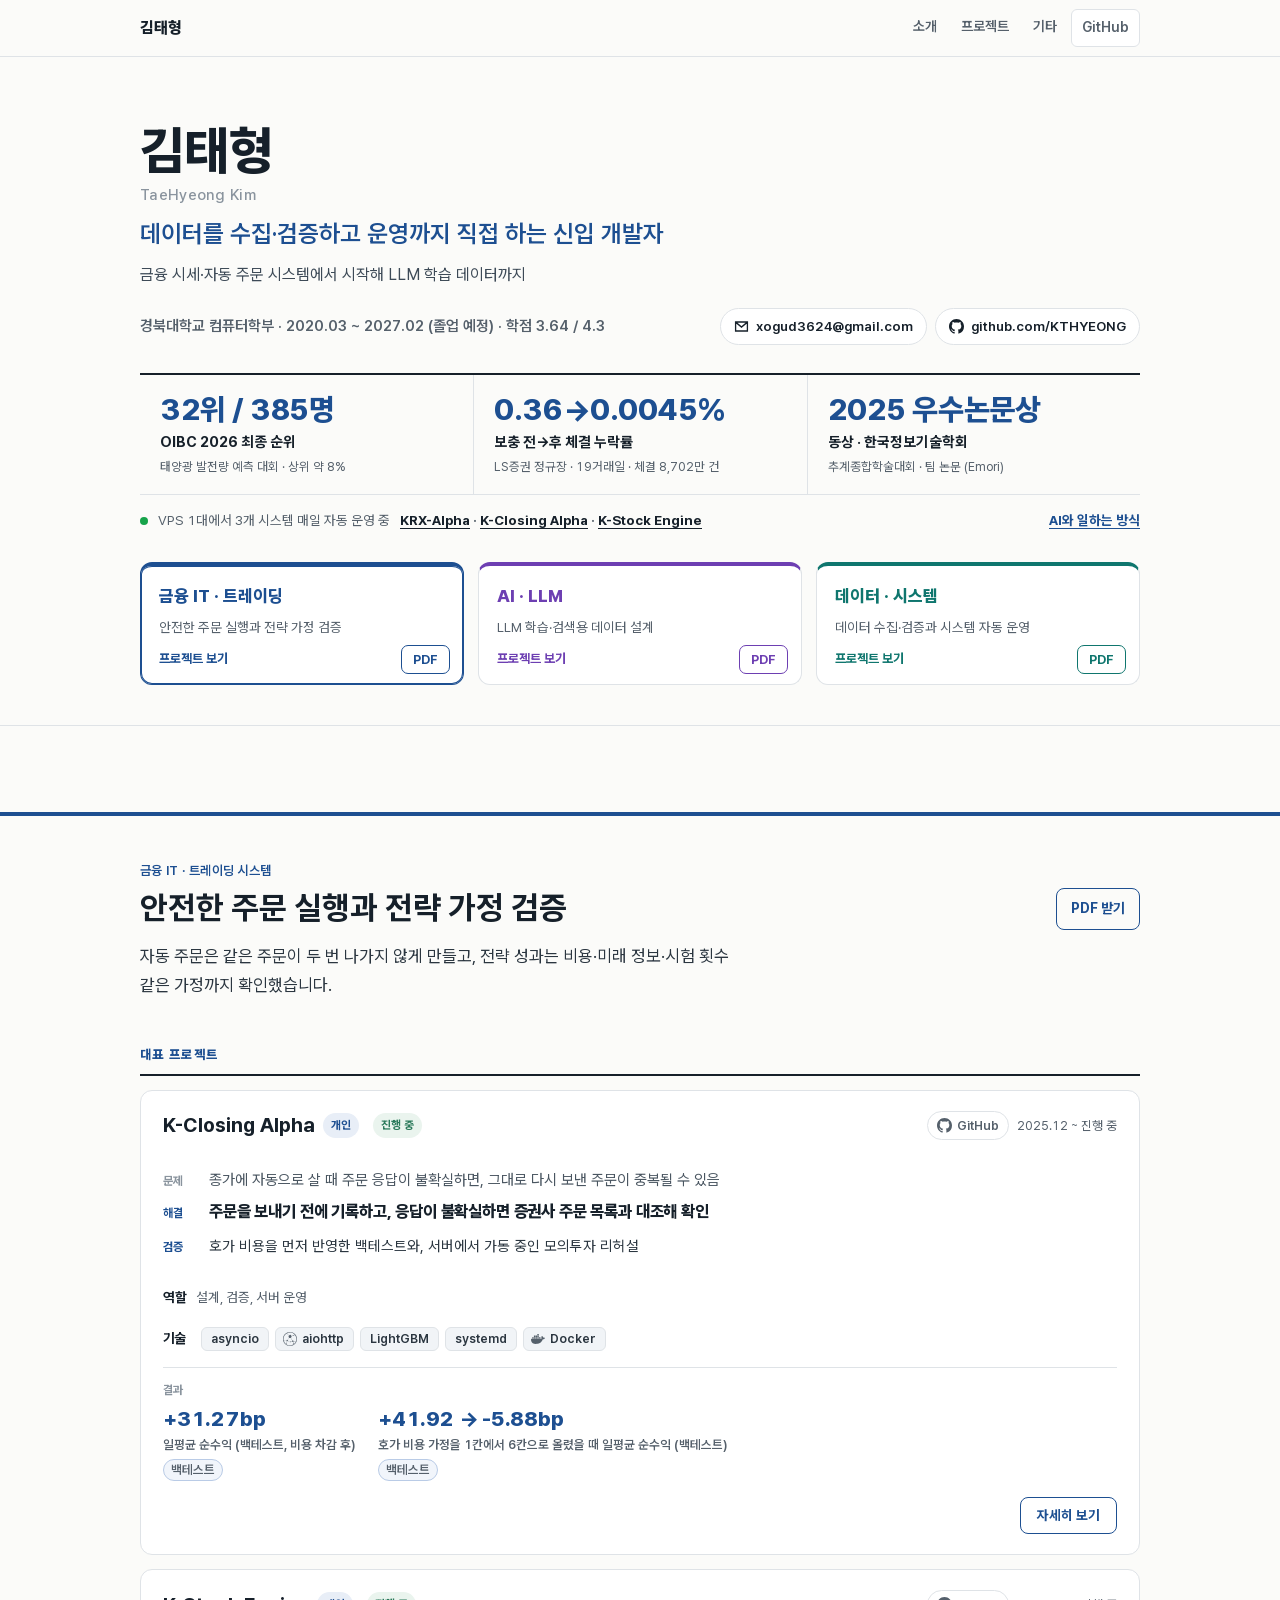
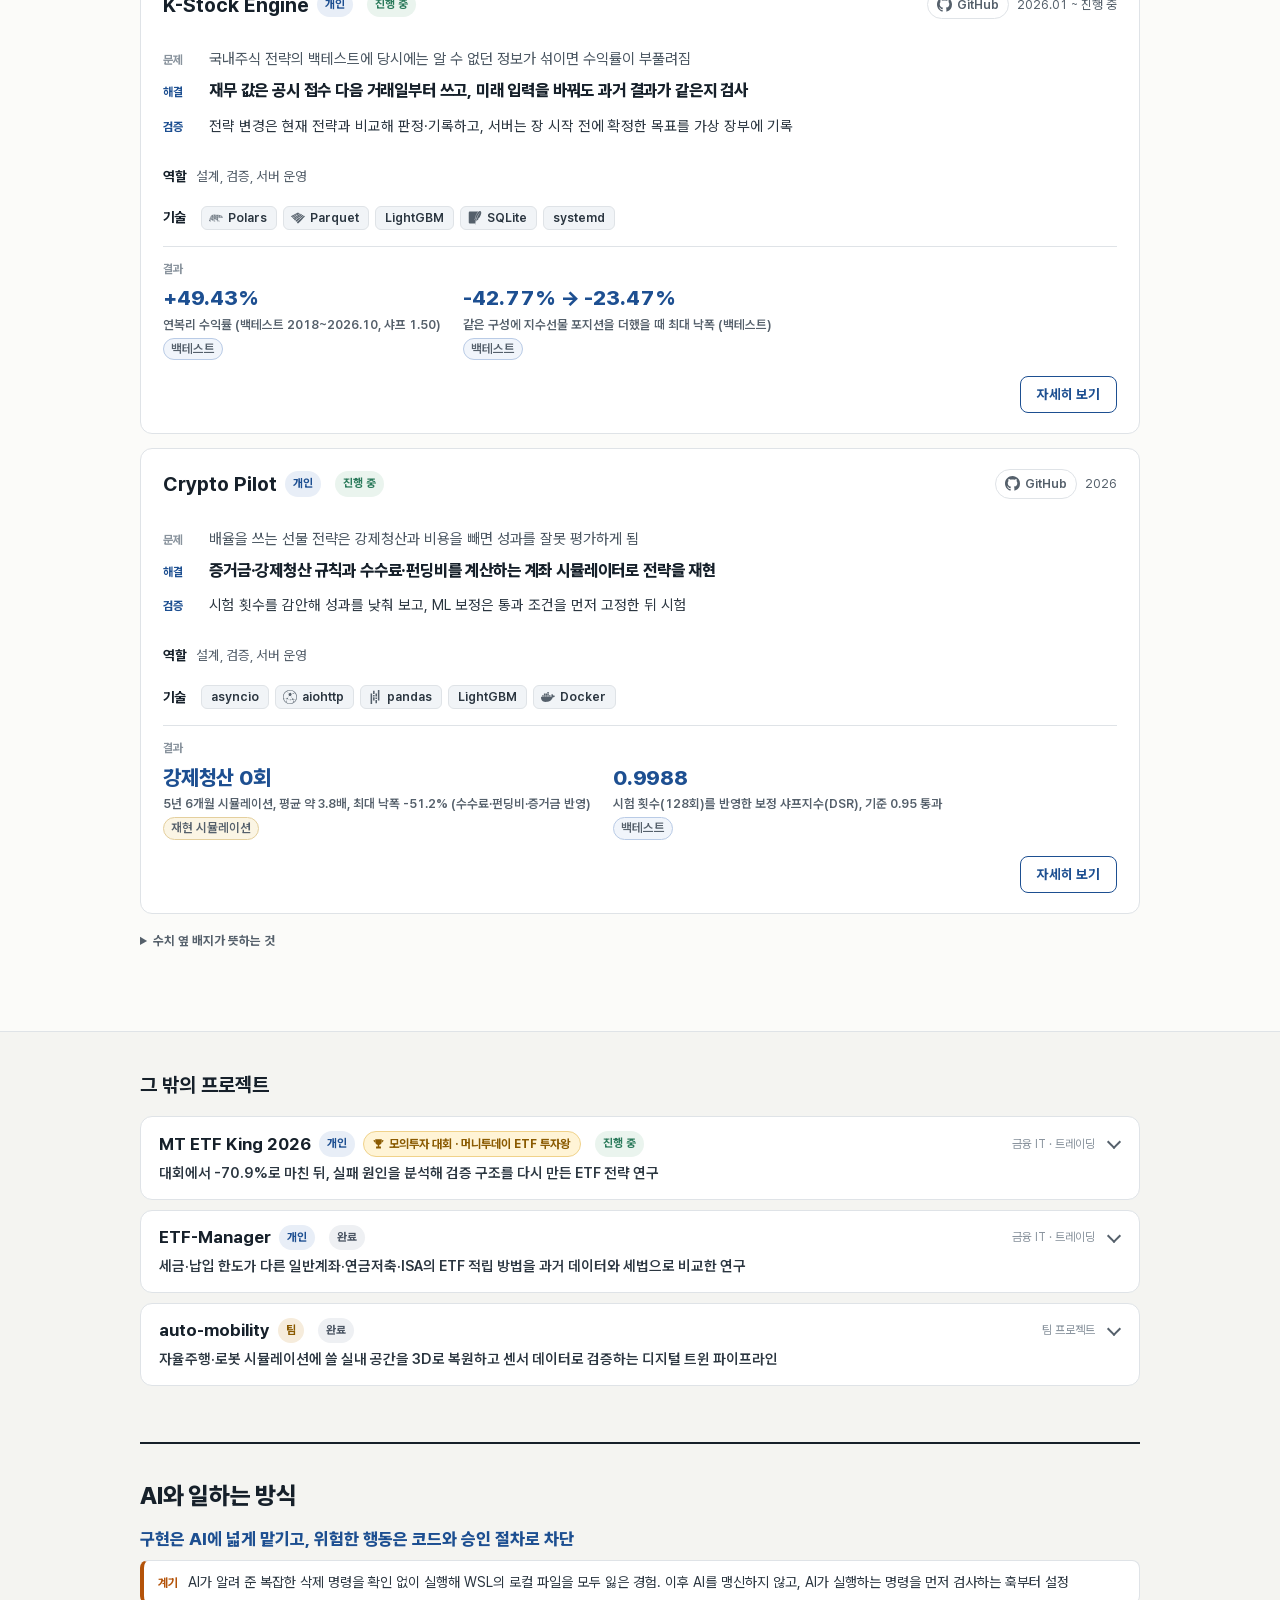
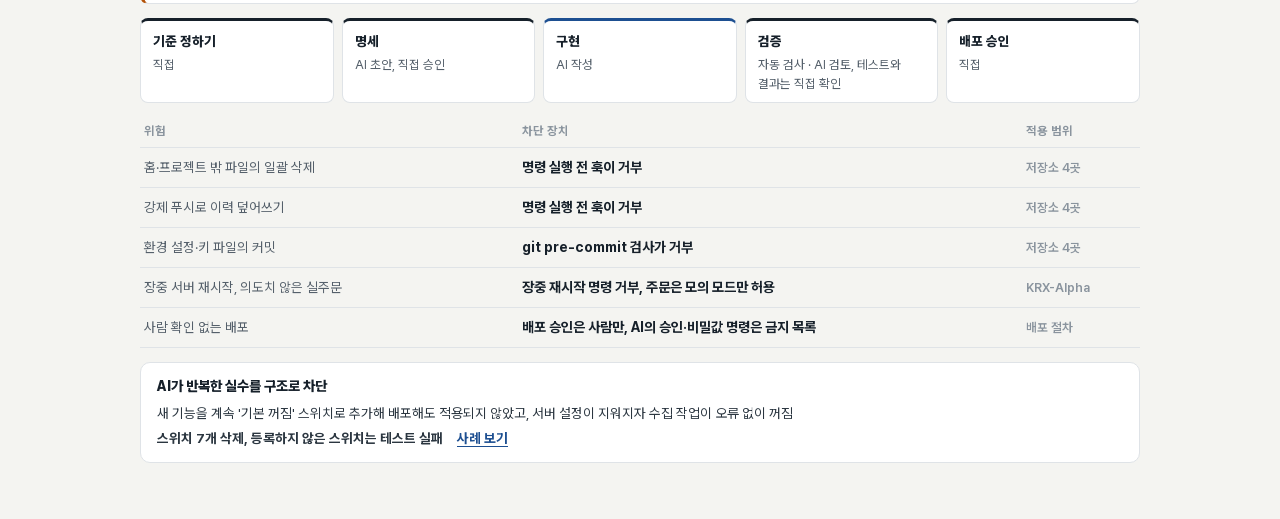
==== commit 1275b9e3: "deploy: 2026-11-28T14:16:15.877Z" ====
--- a/index.html
+++ b/index.html
@@ -8,7 +8,7 @@
 <meta name="robots" content="noindex">
 <meta property="og:title" content="김태형 · 개발자 포트폴리오"><meta property="og:description" content="데이터를 수집·검증하고 운영까지 직접 하는 신입 개발자. 경북대학교 컴퓨터학부 2027.02 졸업 예정."><meta property="og:type" content="website">
 <link rel="icon" href="favicon.svg" type="image/svg+xml">
-<link rel="stylesheet" href="styles.css?v=d3d9ec6a">
+<link rel="stylesheet" href="styles.css?v=c315d572">
 <script>document.documentElement.classList.add('js')</script>
 </head>
 <body class="web">
@@ -46,15 +46,12 @@
             </div>
             <a class="pdf-link" href="pdf/portfolio-finance-trading.pdf" download aria-label="금융 IT · 트레이딩 PDF 받기">PDF 받기</a>
           </div>
-          <div class="intro">
-    <div class="intro-head" aria-hidden="true"><span>문제</span><span>대응</span><span>근거</span></div>
-    <ol class="intro-list"><li><p class="in-q" data-l="문제">조회 하나, 응답 하나가 실패해도 돈이 걸리는 자동 주문</p><p class="in-a" data-l="대응">읽기 조회는 마감 전까지 재시도, 주문은 다시 보내기 전에 확인</p><div class="in-p" data-l="근거"><strong>7분</strong><span>마감까지 7분 넘게 남았는데 조회 1회 실패로 모의 매수가 0건이 된 결함을 수정 (K-Closing Alpha)</span><span class="basis basis-ops">운영 기록</span></div></li><li><p class="in-q" data-l="문제">시작일을 며칠 옮기면 크게 달라지는 백테스트 수익률</p><p class="in-a" data-l="대응">시작일을 옮겨 보는 민감도 감사 후 결론 하향 조정</p><div class="in-p" data-l="근거"><strong>+53.37% → +22.65%</strong><span>2025 대회 구간 재현에서 시작일을 5거래일 늦춘 결과. 이동 폭에 따라 13~84% (MT ETF King)</span><span class="basis basis-replay">재현 시뮬레이션</span></div></li><li><p class="in-q" data-l="문제">결산일에는 아직 공시되지 않은 재무제표</p><p class="in-a" data-l="대응">공시를 접수한 다음 거래일 장 시작부터 데이터 사용</p><div class="in-p" data-l="근거"><strong>최대 90일</strong><span>12월 31일 기준 연간 실적은 결산 90일 뒤인 3월 말에야 공시될 수 있음. 결산일부터 쓰면 백테스트가 실적을 미리 알게 됨 (K-Stock Engine)</span></div></li></ol>
-  </div>
+          <p class="lead">자동 주문은 같은 주문이 두 번 나가지 않게 만들고, 전략 성과는 비용·미래 정보·시험 횟수 같은 가정까지 확인했습니다.</p>
         </div>
         <h3 class="part">대표 프로젝트</h3>
         <ol class="pcards"><li class="pcard">
     <div class="pc-head"><h3><a href="projects/k-closing-alpha.html">K-Closing Alpha</a></h3><span class="kind kind-personal">개인</span><span class="status">진행 중</span><a class="pc-gh" href="https://github.com/KTHYEONG/k-closing-alpha" aria-label="K-Closing Alpha GitHub 저장소"><svg class="gh-ic" viewBox="0 0 16 16" width="15" height="15" aria-hidden="true" focusable="false"><path fill="currentColor" d="M8 0C3.58 0 0 3.58 0 8c0 3.54 2.29 6.53 5.47 7.59.4.07.55-.17.55-.38 0-.19-.01-.82-.01-1.49-2.01.37-2.53-.49-2.69-.94-.09-.23-.48-.94-.82-1.13-.28-.15-.68-.52-.01-.53.63-.01 1.08.58 1.23.82.72 1.21 1.87.87 2.33.66.07-.52.28-.87.51-1.07-1.78-.2-3.64-.89-3.64-3.95 0-.87.31-1.59.82-2.15-.08-.2-.36-1.02.08-2.12 0 0 .67-.21 2.2.82.64-.18 1.32-.27 2-.27.68 0 1.36.09 2 .27 1.53-1.04 2.2-.82 2.2-.82.44 1.1.16 1.92.08 2.12.51.56.82 1.27.82 2.15 0 3.07-1.87 3.75-3.65 3.95.29.25.54.73.54 1.48 0 1.07-.01 1.93-.01 2.2 0 .21.15.46.55.38A8.013 8.013 0 0016 8c0-4.42-3.58-8-8-8z"/></svg><span>GitHub</span></a><span class="pc-period pc-period-after">2025.12 ~ 진행 중</span></div>
-    <p class="pc-hook">중복 주문을 막도록 설계한 종가매매 자동 주문 시스템</p><ul class="pc-points"><li><b>해결</b><span>주문을 보내기 전에 먼저 기록하고, 응답이 불확실하면 체결 내역과 대조해 확인</span></li><li><b>검증</b><span>호가 비용을 먼저 반영한 백테스트와, 서버에서 가동 중인 모의투자 리허설</span></li></ul>
+    <dl class="pc-ps"><div class="ps-q"><dt>문제</dt><dd>종가에 자동으로 살 때 주문 응답이 불확실하면, 그대로 다시 보낸 주문이 중복될 수 있음</dd></div><div class="ps-a"><dt>해결</dt><dd>주문을 보내기 전에 기록하고, 응답이 불확실하면 증권사 주문 목록과 대조해 확인</dd></div></dl><ul class="pc-points"><li><b>검증</b><span>호가 비용을 먼저 반영한 백테스트와, 서버에서 가동 중인 모의투자 리허설</span></li></ul>
     <p class="pc-role"><b>역할</b> 설계, 검증, 서버 운영</p>
     
     <div class="pc-role pc-tech"><b>기술</b><ul class="tech-chips"><li class="no-ic"><span>asyncio</span></li><li><svg class="tech-ic" viewBox="0 0 24 24" width="14" height="14" aria-hidden="true" focusable="false"><path fill="currentColor" d="M0 12C.01 5.377 5.377.01 12 0c6.623.01 11.99 5.377 12 12-.01 6.623-5.377 11.99-12 12C5.377 23.99.01 18.623 0 12zm12 11.004a10.948 10.948 0 0 0 6.81-2.367l-.303-.656a.746.746 0 0 1-.621-1.347l-.722-1.563a1.244 1.244 0 0 1-1.543-.734l-2.474.633v.012a.747.747 0 1 1-1.475-.178L8.2 15.31a1.244 1.244 0 0 1-1.278.607l-.748 2.59a.747.747 0 0 1-.17 1.388l.052 1.36A10.935 10.935 0 0 0 12 23.003zM5.75 21.05l-.044-1.142a.747.747 0 0 1 .18-1.482l.749-2.59a1.245 1.245 0 0 1-.759-1.147l-4.674-.566A11.035 11.035 0 0 0 5.75 21.05zm13.3-.608a11.083 11.083 0 0 0 2.74-3.421l-3.826-.751a1.245 1.245 0 0 1-.528.672l.732 1.588a.747.747 0 0 1 .598 1.3l.285.612zm2.878-3.698A10.934 10.934 0 0 0 23.004 12a10.95 10.95 0 0 0-2.492-6.965L19 5.551a.749.749 0 0 1-.726.922.747.747 0 0 1-.682-.442L14.449 7.1a2.492 2.492 0 0 1-1.015 2.737l2.857 4.901a1.245 1.245 0 0 1 1.732 1.236l3.904.77zm-8.846-.068l2.465-.63a1.242 1.242 0 0 1 .486-1.157l-2.856-4.9a2.478 2.478 0 0 1-2.444-.11l-2.77 3.892a1.242 1.242 0 0 1 .354 1.263l3.483 1.497a.746.746 0 0 1 1.282.143v.002zm-7.17-2.284a1.246 1.246 0 0 1 1.81-.794l2.77-3.89a2.484 2.484 0 0 1-.93-1.94c0-.603.219-1.186.617-1.64L6.476 2.487a11.013 11.013 0 0 0-5.33 11.328l4.765.578zm8.44-7.572l3.174-1.083v-.01a.747.747 0 0 1 1.345-.448l1.433-.489A10.982 10.982 0 0 0 6.745 2.333l3.64 3.581a2.49 2.49 0 0 1 3.967.904l-.002.003z"/></svg><span>aiohttp</span></li><li class="no-ic"><span>LightGBM</span></li><li class="no-ic"><span>systemd</span></li><li><svg class="tech-ic" viewBox="0 0 24 24" width="14" height="14" aria-hidden="true" focusable="false"><path fill="currentColor" d="M13.983 11.078h2.119a.186.186 0 00.186-.185V9.006a.186.186 0 00-.186-.186h-2.119a.185.185 0 00-.185.185v1.888c0 .102.083.185.185.185m-2.954-5.43h2.118a.186.186 0 00.186-.186V3.574a.186.186 0 00-.186-.185h-2.118a.185.185 0 00-.185.185v1.888c0 .102.082.185.185.185m0 2.716h2.118a.187.187 0 00.186-.186V6.29a.186.186 0 00-.186-.185h-2.118a.185.185 0 00-.185.185v1.887c0 .102.082.185.185.186m-2.93 0h2.12a.186.186 0 00.184-.186V6.29a.185.185 0 00-.185-.185H8.1a.185.185 0 00-.185.185v1.887c0 .102.083.185.185.186m-2.964 0h2.119a.186.186 0 00.185-.186V6.29a.185.185 0 00-.185-.185H5.136a.186.186 0 00-.186.185v1.887c0 .102.084.185.186.186m5.893 2.715h2.118a.186.186 0 00.186-.185V9.006a.186.186 0 00-.186-.186h-2.118a.185.185 0 00-.185.185v1.888c0 .102.082.185.185.185m-2.93 0h2.12a.185.185 0 00.184-.185V9.006a.185.185 0 00-.184-.186h-2.12a.185.185 0 00-.184.185v1.888c0 .102.083.185.185.185m-2.964 0h2.119a.185.185 0 00.185-.185V9.006a.185.185 0 00-.184-.186h-2.12a.186.186 0 00-.186.186v1.887c0 .102.084.185.186.185m-2.92 0h2.12a.185.185 0 00.184-.185V9.006a.185.185 0 00-.184-.186h-2.12a.185.185 0 00-.184.185v1.888c0 .102.082.185.185.185M23.763 9.89c-.065-.051-.672-.51-1.954-.51-.338.001-.676.03-1.01.087-.248-1.7-1.653-2.53-1.716-2.566l-.344-.199-.226.327c-.284.438-.49.922-.612 1.43-.23.97-.09 1.882.403 2.661-.595.332-1.55.413-1.744.42H.751a.751.751 0 00-.75.748 11.376 11.376 0 00.692 4.062c.545 1.428 1.355 2.48 2.41 3.124 1.18.723 3.1 1.137 5.275 1.137.983.003 1.963-.086 2.93-.266a12.248 12.248 0 003.823-1.389c.98-.567 1.86-1.288 2.61-2.136 1.252-1.418 1.998-2.997 2.553-4.4h.221c1.372 0 2.215-.549 2.68-1.009.309-.293.55-.65.707-1.046l.098-.288Z"/></svg><span>Docker</span></li></ul></div>
@@ -62,7 +59,7 @@
     <a class="pc-btn" href="projects/k-closing-alpha.html">자세히 보기</a>
   </li><li class="pcard">
     <div class="pc-head"><h3><a href="projects/k-stock-engine.html">K-Stock Engine</a></h3><span class="kind kind-personal">개인</span><span class="status">진행 중</span><a class="pc-gh" href="https://github.com/KTHYEONG/k-stock-engine" aria-label="K-Stock Engine GitHub 저장소"><svg class="gh-ic" viewBox="0 0 16 16" width="15" height="15" aria-hidden="true" focusable="false"><path fill="currentColor" d="M8 0C3.58 0 0 3.58 0 8c0 3.54 2.29 6.53 5.47 7.59.4.07.55-.17.55-.38 0-.19-.01-.82-.01-1.49-2.01.37-2.53-.49-2.69-.94-.09-.23-.48-.94-.82-1.13-.28-.15-.68-.52-.01-.53.63-.01 1.08.58 1.23.82.72 1.21 1.87.87 2.33.66.07-.52.28-.87.51-1.07-1.78-.2-3.64-.89-3.64-3.95 0-.87.31-1.59.82-2.15-.08-.2-.36-1.02.08-2.12 0 0 .67-.21 2.2.82.64-.18 1.32-.27 2-.27.68 0 1.36.09 2 .27 1.53-1.04 2.2-.82 2.2-.82.44 1.1.16 1.92.08 2.12.51.56.82 1.27.82 2.15 0 3.07-1.87 3.75-3.65 3.95.29.25.54.73.54 1.48 0 1.07-.01 1.93-.01 2.2 0 .21.15.46.55.38A8.013 8.013 0 0016 8c0-4.42-3.58-8-8-8z"/></svg><span>GitHub</span></a><span class="pc-period pc-period-after">2026.01 ~ 진행 중</span></div>
-    <p class="pc-hook">미래 입력을 바꿔 보며 정보 누수를 검사하는 국내주식 전략</p><ul class="pc-points"><li><b>해결</b><span>재무 값은 공시 접수 다음 거래일부터 사용, 장 시작 전에 확정한 목표를 가상 장부에 기록</span></li><li><b>검증</b><span>미래 입력을 바꿔도 과거 결과가 같아야 통과, 전략 변경은 현재 전략과 비교해 판정·기록</span></li></ul>
+    <dl class="pc-ps"><div class="ps-q"><dt>문제</dt><dd>국내주식 전략의 백테스트에 당시에는 알 수 없던 정보가 섞이면 수익률이 부풀려짐</dd></div><div class="ps-a"><dt>해결</dt><dd>재무 값은 공시 접수 다음 거래일부터 쓰고, 미래 입력을 바꿔도 과거 결과가 같은지 검사</dd></div></dl><ul class="pc-points"><li><b>검증</b><span>전략 변경은 현재 전략과 비교해 판정·기록하고, 서버는 장 시작 전에 확정한 목표를 가상 장부에 기록</span></li></ul>
     <p class="pc-role"><b>역할</b> 설계, 검증, 서버 운영</p>
     
     <div class="pc-role pc-tech"><b>기술</b><ul class="tech-chips"><li><svg class="tech-ic" viewBox="0 0 24 24" width="14" height="14" aria-hidden="true" focusable="false"><path fill="currentColor" d="M20.954 7.714h.434c.106 0 .193.087.193.197v3.726a.197.197 0 0 1-.193.193h-.434a.197.197 0 0 1-.197-.193V7.911c0-.11.087-.197.197-.197zm1.213 1.085h.435c.105 0 .192.087.192.196v2.521a.197.197 0 0 1-.192.193h-.435a.197.197 0 0 1-.197-.193v-2.52c0-.114.087-.197.197-.197zm1.206 1.383h.43c.11 0 .197.087.197.197v.718a.197.197 0 0 1-.197.192h-.43a.197.197 0 0 1-.197-.196v-.718a.189.189 0 0 1 .197-.19zm-3.629-2.827h.431a.197.197 0 0 1 .197.196v.719a.197.197 0 0 1-.197.189h-.435a.197.197 0 0 1-.196-.19v-.718a.197.197 0 0 1 .196-.196Zm0 1.444h.431a.197.197 0 0 1 .197.196v.658a.197.197 0 0 1-.197.193h-.435a.197.197 0 0 1-.196-.193v-.658a.197.197 0 0 1 .196-.196zm0 1.387h.431a.197.197 0 0 1 .197.193v1.08a.197.197 0 0 1-.197.193h-.435a.197.197 0 0 1-.196-.192v-1.081a.197.197 0 0 1 .196-.193zm-1.24-3.133h.435a.197.197 0 0 1 .193.196v1.138a.197.197 0 0 1-.193.196h-.434a.197.197 0 0 1-.197-.196V7.249a.197.197 0 0 1 .197-.196Zm0 1.927h.435a.197.197 0 0 1 .193.197v2.162a.197.197 0 0 1-.193.192h-.434a.197.197 0 0 1-.197-.192V9.177a.197.197 0 0 1 .197-.197ZM17.3 6.694h.435a.197.197 0 0 1 .196.192v4.574a.197.197 0 0 1-.196.192H17.3a.197.197 0 0 1-.197-.192V6.886a.197.197 0 0 1 .197-.192zm0 10.174h.435a.197.197 0 0 1 .196.197v.718a.197.197 0 0 1-.196.192H17.3a.197.197 0 0 1-.197-.196v-.718a.197.197 0 0 1 .197-.19zm-1.24-.964h.435a.197.197 0 0 1 .196.197v1.678a.197.197 0 0 1-.196.196h-.431a.197.197 0 0 1-.193-.196V16.1a.197.197 0 0 1 .193-.197zm0-5.117h.435a.197.197 0 0 1 .196.196v1.134a.197.197 0 0 1-.196.2h-.431a.197.197 0 0 1-.193-.196v-1.138a.197.197 0 0 1 .193-.196zm0-4.396h.435a.197.197 0 0 1 .196.197v3.605a.197.197 0 0 1-.196.197h-.431a.197.197 0 0 1-.193-.197V6.588a.197.197 0 0 1 .193-.197zm-1.22.06h.434a.197.197 0 0 1 .197.197V8.75a.197.197 0 0 1-.197.192h-.435a.197.197 0 0 1-.192-.192V6.648a.197.197 0 0 1 .192-.196zm0 2.892h.434a.197.197 0 0 1 .197.193v6.138a.197.197 0 0 1-.197.196h-.435a.197.197 0 0 1-.192-.196V9.536a.197.197 0 0 1 .192-.193Zm0 6.924h.434a.197.197 0 0 1 .197.193v1.14a.197.197 0 0 1-.197.193h-.435a.197.197 0 0 1-.192-.193v-1.14a.197.197 0 0 1 .192-.193zm-1.21-9.638h.43a.197.197 0 0 1 .197.2v4.925a.197.197 0 0 1-.196.197h-.435a.197.197 0 0 1-.193-.197V6.83a.197.197 0 0 1 .193-.197Zm0 5.722h.43a.197.197 0 0 1 .197.197v3.908a.197.197 0 0 1-.196.197h-.435a.197.197 0 0 1-.193-.197v-3.908a.197.197 0 0 1 .193-.197Zm-1.217-5.9h.435a.197.197 0 0 1 .192.197v3.179a.197.197 0 0 1-.192.196h-.435a.197.197 0 0 1-.197-.196V6.652a.197.197 0 0 1 .197-.197zm0 3.977h.435a.197.197 0 0 1 .192.192v2.646a.197.197 0 0 1-.192.193h-.435a.197.197 0 0 1-.197-.193V10.62a.197.197 0 0 1 .197-.192zm0 3.428h.435a.197.197 0 0 1 .192.196v1.198a.197.197 0 0 1-.192.197h-.435a.197.197 0 0 1-.197-.197v-1.198a.197.197 0 0 1 .197-.196zm-1.22-7.522h.434a.197.197 0 0 1 .196.19v1.443a.197.197 0 0 1-.196.193h-.439a.197.197 0 0 1-.196-.193v-1.44a.197.197 0 0 1 .196-.196zm0 2.227h.434a.197.197 0 0 1 .196.192v5.534a.197.197 0 0 1-.196.196h-.439a.197.197 0 0 1-.196-.196V8.753a.197.197 0 0 1 .196-.192Zm-1.225 8.182h.434a.197.197 0 0 1 .197.197v.835a.197.197 0 0 1-.197.197h-.434a.197.197 0 0 1-.193-.197v-.835a.197.197 0 0 1 .193-.197zm0-10.658h.434a.197.197 0 0 1 .197.197v5.113a.197.197 0 0 1-.197.193h-.434a.197.197 0 0 1-.193-.193v-5.11a.197.197 0 0 1 .193-.196Zm0 5.904h.434a.197.197 0 0 1 .197.192v2.102a.197.197 0 0 1-.197.196h-.434a.197.197 0 0 1-.193-.196V12.18a.197.197 0 0 1 .193-.192zm-1.221 3.855h.434a.197.197 0 0 1 .193.189v1.742a.197.197 0 0 1-.193.197h-.434a.197.197 0 0 1-.197-.197v-1.738a.197.197 0 0 1 .197-.197zm0-6.025h.434a.197.197 0 0 1 .193.197v4.27a.197.197 0 0 1-.193.193h-.434a.197.197 0 0 1-.197-.196v-4.267a.197.197 0 0 1 .197-.19Zm0-3.794h.434a.197.197 0 0 1 .193.196v3.005a.197.197 0 0 1-.193.196h-.434a.197.197 0 0 1-.197-.196V6.22a.197.197 0 0 1 .197-.196Zm-1.221.06h.435a.197.197 0 0 1 .196.197V7a.197.197 0 0 1-.196.192h-.435A.197.197 0 0 1 7.332 7v-.718a.197.197 0 0 1 .193-.197Zm0 1.448h.435a.197.197 0 0 1 .196.192v5.541a.197.197 0 0 1-.196.193h-.435a.197.197 0 0 1-.193-.193V7.73a.197.197 0 0 1 .193-.193Zm0 6.323h.435a.197.197 0 0 1 .196.193v1.5a.197.197 0 0 1-.196.197h-.435a.197.197 0 0 1-.193-.197v-1.5a.197.197 0 0 1 .193-.193zm0 2.286h.435a.197.197 0 0 1 .196.197v.956a.197.197 0 0 1-.196.197h-.435a.197.197 0 0 1-.193-.197v-.956a.197.197 0 0 1 .193-.197ZM6.305 6.57h.434a.197.197 0 0 1 .193.196v3.606a.197.197 0 0 1-.193.193h-.435a.197.197 0 0 1-.196-.193V6.765a.197.197 0 0 1 .196-.196Zm0 4.395h.434a.197.197 0 0 1 .193.193v.84a.197.197 0 0 1-.193.196h-.435a.197.197 0 0 1-.196-.197v-.839a.197.197 0 0 1 .196-.193Zm0 1.505h.43a.197.197 0 0 1 .197.196v3.727a.197.197 0 0 1-.197.196h-.43a.197.197 0 0 1-.197-.196v-3.727a.197.197 0 0 1 .196-.196ZM5.018 9.577h.56a.136.136 0 0 1 .132.136v2.763a.136.136 0 0 1-.132.136h-.556a.136.136 0 0 1-.136-.136V9.717a.136.136 0 0 1 .136-.14zm0 3.432h.56a.136.136 0 0 1 .132.136v2.483a.136.136 0 0 1-.132.136h-.556a.136.136 0 0 1-.136-.136v-2.475a.136.136 0 0 1 .136-.136zm0-5.96h.56a.136.136 0 0 1 .132.136v1.92a.136.136 0 0 1-.132.136h-.556a.136.136 0 0 1-.136-.136v-1.92a.136.136 0 0 1 .136-.136Zm-1.217.597h.552a.136.136 0 0 1 .136.132v2.884a.136.136 0 0 1-.136.132h-.552a.136.136 0 0 1-.136-.132V7.778a.136.136 0 0 1 .136-.132Zm0 3.5h.552a.136.136 0 0 1 .136.136v3.904a.136.136 0 0 1-.136.136h-.556a.136.136 0 0 1-.132-.136v-3.9a.136.136 0 0 1 .132-.136Zm-1.168 5.722h.435a.197.197 0 0 1 .197.197v.718a.197.197 0 0 1-.197.192h-.43a.197.197 0 0 1-.194-.196v-.718a.197.197 0 0 1 .193-.19zm-.06-2.562h.563a.136.136 0 0 1 .136.136v1.262a.136.136 0 0 1-.136.136h-.56a.136.136 0 0 1-.132-.136v-1.262a.136.136 0 0 1 .133-.136zm0-4.725h.563a.136.136 0 0 1 .136.132v4.075a.136.136 0 0 1-.136.136h-.56a.136.136 0 0 1-.132-.136V9.713a.136.136 0 0 1 .133-.132Zm-1.213 5.95h.555a.136.136 0 0 1 .136.135v2.173a.136.136 0 0 1-.136.136h-.56a.136.136 0 0 1-.135-.136v-2.173a.136.136 0 0 1 .136-.136zm.06-3.225h.431a.197.197 0 0 1 .197.193v2.506a.197.197 0 0 1-.197.196h-.435a.197.197 0 0 1-.196-.196v-2.506a.197.197 0 0 1 .196-.193ZM.14 15.001h.552c.075 0 .136.06.136.136v2.052c0 .076-.06.136-.136.136H.136A.136.136 0 0 1 0 17.19v-2.052c0-.076.06-.136.136-.136z"/></svg><span>Polars</span></li><li><svg class="tech-ic" viewBox="0 0 24 24" width="14" height="14" aria-hidden="true" focusable="false"><path fill="currentColor" d="M10.953 20.391c-.95-1.013-.978-1.057-.807-1.248.27-.304 11.811-10.868 11.977-10.964.143-.083 1.558.6 1.867.902.119.115-.8 1.098-5.817 6.218-3.277 3.345-6.021 6.095-6.097 6.112-.076.016-.582-.442-1.123-1.02zM8.333 17.7c-.511-.515-.835-.92-.803-1.003.058-.152 6.693-5.515 6.817-5.51.153.005 1.714 1.191 1.714 1.302 0 .116-6.67 6.073-6.8 6.073-.038 0-.456-.388-.928-.862zM5.91 15.227c-.4-.448-.652-.81-.598-.86.28-.26 3.164-2.26 3.26-2.26.154.002 1.547 1.196 1.547 1.327 0 .161-3.124 2.566-3.334 2.566-.1 0-.494-.348-.875-.773zm-1.988-2.04c-.574-.58-.642-.69-.512-.81.187-.174 9.357-6.094 9.545-6.162.146-.053 1.417.716 1.417.858 0 .102-9.401 6.685-9.63 6.744-.091.023-.435-.241-.82-.63zm6.117-.935c-.379-.314-.687-.626-.684-.692.002-.066.337-.354.743-.64.406-.285 2.227-1.587 4.046-2.894 1.82-1.307 3.383-2.376 3.474-2.376.245 0 1.485.717 1.445.835-.057.173-8.012 6.336-8.179 6.337-.086 0-.467-.256-.845-.57zm-7.963-.923c-.452-.478-.518-.593-.4-.701.103-.093 5.783-3.449 6.47-3.821.114-.062 1.318.807 1.28.922-.05.15-6.456 4.172-6.645 4.172-.09 0-.408-.257-.705-.572Zm13.735.038c-.416-.298-.772-.59-.792-.65-.028-.083 3.74-3.215 4.595-3.818.166-.118.297-.079 1.01.301.45.24.818.485.817.545-.002.152-4.487 4.098-4.7 4.135-.096.016-.515-.214-.93-.513zM.547 9.707 0 9.156l.243-.158c.133-.086 2.841-1.563 6.018-3.282l5.775-3.126.553.27c.303.15.552.322.552.384 0 .084-11.875 7.018-12.02 7.018-.015 0-.274-.249-.574-.553zm8.88-2.79c-.269-.2-.487-.418-.487-.483s1.083-.755 2.406-1.534l2.405-1.417.617.33c.34.18.617.363.617.406 0 .122-4.715 3.07-4.904 3.067-.092-.001-.387-.167-.655-.368Zm4.816-.612c-.325-.2-.589-.418-.588-.484.002-.112 1.64-1.209 1.909-1.279.123-.032 1.226.55 1.315.694.027.044-.031.15-.128.237-.333.296-1.7 1.202-1.81 1.199-.06-.002-.374-.167-.698-.367z"/></svg><span>Parquet</span></li><li class="no-ic"><span>LightGBM</span></li><li><svg class="tech-ic" viewBox="0 0 24 24" width="14" height="14" aria-hidden="true" focusable="false"><path fill="currentColor" d="M21.678.521c-1.032-.92-2.28-.55-3.513.544a8.71 8.71 0 0 0-.547.535c-2.109 2.237-4.066 6.38-4.674 9.544.237.48.422 1.093.544 1.561a13.044 13.044 0 0 1 .164.703s-.019-.071-.096-.296l-.05-.146a1.689 1.689 0 0 0-.033-.08c-.138-.32-.518-.995-.686-1.289-.143.423-.27.818-.376 1.176.484.884.778 2.4.778 2.4s-.025-.099-.147-.442c-.107-.303-.644-1.244-.772-1.464-.217.804-.304 1.346-.226 1.478.152.256.296.698.422 1.186.286 1.1.485 2.44.485 2.44l.017.224a22.41 22.41 0 0 0 .056 2.748c.095 1.146.273 2.13.5 2.657l.155-.084c-.334-1.038-.47-2.399-.41-3.967.09-2.398.642-5.29 1.661-8.304 1.723-4.55 4.113-8.201 6.3-9.945-1.993 1.8-4.692 7.63-5.5 9.788-.904 2.416-1.545 4.684-1.931 6.857.666-2.037 2.821-2.912 2.821-2.912s1.057-1.304 2.292-3.166c-.74.169-1.955.458-2.362.629-.6.251-.762.337-.762.337s1.945-1.184 3.613-1.72C21.695 7.9 24.195 2.767 21.678.521m-18.573.543A1.842 1.842 0 0 0 1.27 2.9v16.608a1.84 1.84 0 0 0 1.835 1.834h9.418a22.953 22.953 0 0 1-.052-2.707c-.006-.062-.011-.141-.016-.2a27.01 27.01 0 0 0-.473-2.378c-.121-.47-.275-.898-.369-1.057-.116-.197-.098-.31-.097-.432 0-.12.015-.245.037-.386a9.98 9.98 0 0 1 .234-1.045l.217-.028c-.017-.035-.014-.065-.031-.097l-.041-.381a32.8 32.8 0 0 1 .382-1.194l.2-.019c-.008-.016-.01-.038-.018-.053l-.043-.316c.63-3.28 2.587-7.443 4.8-9.791.066-.069.133-.128.198-.194Z"/></svg><span>SQLite</span></li><li class="no-ic"><span>systemd</span></li></ul></div>
@@ -70,7 +67,7 @@
     <a class="pc-btn" href="projects/k-stock-engine.html">자세히 보기</a>
   </li><li class="pcard">
     <div class="pc-head"><h3><a href="projects/crypto-pilot.html">Crypto Pilot</a></h3><span class="kind kind-personal">개인</span><span class="status">진행 중</span><a class="pc-gh" href="https://github.com/KTHYEONG/crypto-pilot" aria-label="Crypto Pilot GitHub 저장소"><svg class="gh-ic" viewBox="0 0 16 16" width="15" height="15" aria-hidden="true" focusable="false"><path fill="currentColor" d="M8 0C3.58 0 0 3.58 0 8c0 3.54 2.29 6.53 5.47 7.59.4.07.55-.17.55-.38 0-.19-.01-.82-.01-1.49-2.01.37-2.53-.49-2.69-.94-.09-.23-.48-.94-.82-1.13-.28-.15-.68-.52-.01-.53.63-.01 1.08.58 1.23.82.72 1.21 1.87.87 2.33.66.07-.52.28-.87.51-1.07-1.78-.2-3.64-.89-3.64-3.95 0-.87.31-1.59.82-2.15-.08-.2-.36-1.02.08-2.12 0 0 .67-.21 2.2.82.64-.18 1.32-.27 2-.27.68 0 1.36.09 2 .27 1.53-1.04 2.2-.82 2.2-.82.44 1.1.16 1.92.08 2.12.51.56.82 1.27.82 2.15 0 3.07-1.87 3.75-3.65 3.95.29.25.54.73.54 1.48 0 1.07-.01 1.93-.01 2.2 0 .21.15.46.55.38A8.013 8.013 0 0016 8c0-4.42-3.58-8-8-8z"/></svg><span>GitHub</span></a><span class="pc-period pc-period-after">2026</span></div>
-    <p class="pc-hook">증거금·강제청산 규칙까지 계산하는 선물 전략 시뮬레이터</p><ul class="pc-points"><li><b>해결</b><span>증거금·강제청산 규칙과 수수료·펀딩비를 반영한 계좌 시뮬레이터로 전략을 재현</span></li><li><b>검증</b><span>시험 횟수를 감안해 성과를 낮춰 보고, ML 보정은 통과 조건을 먼저 고정한 뒤 시험</span></li></ul>
+    <dl class="pc-ps"><div class="ps-q"><dt>문제</dt><dd>배율을 쓰는 선물 전략은 강제청산과 비용을 빼면 성과를 잘못 평가하게 됨</dd></div><div class="ps-a"><dt>해결</dt><dd>증거금·강제청산 규칙과 수수료·펀딩비를 계산하는 계좌 시뮬레이터로 전략을 재현</dd></div></dl><ul class="pc-points"><li><b>검증</b><span>시험 횟수를 감안해 성과를 낮춰 보고, ML 보정은 통과 조건을 먼저 고정한 뒤 시험</span></li></ul>
     <p class="pc-role"><b>역할</b> 설계, 검증, 서버 운영</p>
     
     <div class="pc-role pc-tech"><b>기술</b><ul class="tech-chips"><li class="no-ic"><span>asyncio</span></li><li><svg class="tech-ic" viewBox="0 0 24 24" width="14" height="14" aria-hidden="true" focusable="false"><path fill="currentColor" d="M0 12C.01 5.377 5.377.01 12 0c6.623.01 11.99 5.377 12 12-.01 6.623-5.377 11.99-12 12C5.377 23.99.01 18.623 0 12zm12 11.004a10.948 10.948 0 0 0 6.81-2.367l-.303-.656a.746.746 0 0 1-.621-1.347l-.722-1.563a1.244 1.244 0 0 1-1.543-.734l-2.474.633v.012a.747.747 0 1 1-1.475-.178L8.2 15.31a1.244 1.244 0 0 1-1.278.607l-.748 2.59a.747.747 0 0 1-.17 1.388l.052 1.36A10.935 10.935 0 0 0 12 23.003zM5.75 21.05l-.044-1.142a.747.747 0 0 1 .18-1.482l.749-2.59a1.245 1.245 0 0 1-.759-1.147l-4.674-.566A11.035 11.035 0 0 0 5.75 21.05zm13.3-.608a11.083 11.083 0 0 0 2.74-3.421l-3.826-.751a1.245 1.245 0 0 1-.528.672l.732 1.588a.747.747 0 0 1 .598 1.3l.285.612zm2.878-3.698A10.934 10.934 0 0 0 23.004 12a10.95 10.95 0 0 0-2.492-6.965L19 5.551a.749.749 0 0 1-.726.922.747.747 0 0 1-.682-.442L14.449 7.1a2.492 2.492 0 0 1-1.015 2.737l2.857 4.901a1.245 1.245 0 0 1 1.732 1.236l3.904.77zm-8.846-.068l2.465-.63a1.242 1.242 0 0 1 .486-1.157l-2.856-4.9a2.478 2.478 0 0 1-2.444-.11l-2.77 3.892a1.242 1.242 0 0 1 .354 1.263l3.483 1.497a.746.746 0 0 1 1.282.143v.002zm-7.17-2.284a1.246 1.246 0 0 1 1.81-.794l2.77-3.89a2.484 2.484 0 0 1-.93-1.94c0-.603.219-1.186.617-1.64L6.476 2.487a11.013 11.013 0 0 0-5.33 11.328l4.765.578zm8.44-7.572l3.174-1.083v-.01a.747.747 0 0 1 1.345-.448l1.433-.489A10.982 10.982 0 0 0 6.745 2.333l3.64 3.581a2.49 2.49 0 0 1 3.967.904l-.002.003z"/></svg><span>aiohttp</span></li><li><svg class="tech-ic" viewBox="0 0 24 24" width="14" height="14" aria-hidden="true" focusable="false"><path fill="currentColor" d="M16.922 0h2.623v18.104h-2.623zm-4.126 12.94h2.623v2.57h-2.623zm0-7.037h2.623v5.446h-2.623zm0 11.197h2.623v5.446h-2.623zM4.456 5.896h2.622V24H4.455zm4.213 2.559h2.623v2.57H8.67zm0 4.151h2.623v5.447H8.67zm0-11.187h2.623v5.446H8.67Z"/></svg><span>pandas</span></li><li class="no-ic"><span>LightGBM</span></li><li><svg class="tech-ic" viewBox="0 0 24 24" width="14" height="14" aria-hidden="true" focusable="false"><path fill="currentColor" d="M13.983 11.078h2.119a.186.186 0 00.186-.185V9.006a.186.186 0 00-.186-.186h-2.119a.185.185 0 00-.185.185v1.888c0 .102.083.185.185.185m-2.954-5.43h2.118a.186.186 0 00.186-.186V3.574a.186.186 0 00-.186-.185h-2.118a.185.185 0 00-.185.185v1.888c0 .102.082.185.185.185m0 2.716h2.118a.187.187 0 00.186-.186V6.29a.186.186 0 00-.186-.185h-2.118a.185.185 0 00-.185.185v1.887c0 .102.082.185.185.186m-2.93 0h2.12a.186.186 0 00.184-.186V6.29a.185.185 0 00-.185-.185H8.1a.185.185 0 00-.185.185v1.887c0 .102.083.185.185.186m-2.964 0h2.119a.186.186 0 00.185-.186V6.29a.185.185 0 00-.185-.185H5.136a.186.186 0 00-.186.185v1.887c0 .102.084.185.186.186m5.893 2.715h2.118a.186.186 0 00.186-.185V9.006a.186.186 0 00-.186-.186h-2.118a.185.185 0 00-.185.185v1.888c0 .102.082.185.185.185m-2.93 0h2.12a.185.185 0 00.184-.185V9.006a.185.185 0 00-.184-.186h-2.12a.185.185 0 00-.184.185v1.888c0 .102.083.185.185.185m-2.964 0h2.119a.185.185 0 00.185-.185V9.006a.185.185 0 00-.184-.186h-2.12a.186.186 0 00-.186.186v1.887c0 .102.084.185.186.185m-2.92 0h2.12a.185.185 0 00.184-.185V9.006a.185.185 0 00-.184-.186h-2.12a.185.185 0 00-.184.185v1.888c0 .102.082.185.185.185M23.763 9.89c-.065-.051-.672-.51-1.954-.51-.338.001-.676.03-1.01.087-.248-1.7-1.653-2.53-1.716-2.566l-.344-.199-.226.327c-.284.438-.49.922-.612 1.43-.23.97-.09 1.882.403 2.661-.595.332-1.55.413-1.744.42H.751a.751.751 0 00-.75.748 11.376 11.376 0 00.692 4.062c.545 1.428 1.355 2.48 2.41 3.124 1.18.723 3.1 1.137 5.275 1.137.983.003 1.963-.086 2.93-.266a12.248 12.248 0 003.823-1.389c.98-.567 1.86-1.288 2.61-2.136 1.252-1.418 1.998-2.997 2.553-4.4h.221c1.372 0 2.215-.549 2.68-1.009.309-.293.55-.65.707-1.046l.098-.288Z"/></svg><span>Docker</span></li></ul></div>
@@ -89,15 +86,12 @@
             </div>
             <a class="pdf-link" href="pdf/portfolio-ai-llm.pdf" download aria-label="AI · LLM PDF 받기">PDF 받기</a>
           </div>
-          <div class="intro">
-    <div class="intro-head" aria-hidden="true"><span>문제</span><span>대응</span><span>근거</span></div>
-    <ol class="intro-list"><li><p class="in-q" data-l="문제">숫자라서 상담사가 바로 읽기 어려운 뇌파 지표</p><p class="in-a" data-l="대응">4가지 말투의 정답 문장 작성과 서술형 리포트 파인튜닝</p><div class="in-p" data-l="근거"><strong>정답 문장 280개</strong><span>70세트 × 4가지 말투 직접 작성 (Emori)</span></div></li><li><p class="in-q" data-l="문제">형식이 제각각이라 검색하기 어려운 HWP·DOCX·PDF 규정</p><p class="in-a" data-l="대응">조·항·호 계층을 남긴 Markdown으로 형식 통일</p><div class="in-p" data-l="근거"><strong>3개 형식 → 1개</strong><span>청킹과 검색이 원본 형식을 신경 쓰지 않는 입력 (Witches-Chat-Core)</span></div></li><li><p class="in-q" data-l="문제">모델을 키우면 점수도 오를 것이라는 기대</p><p class="in-a" data-l="대응">병목을 하나씩 측정해, 효과 없는 확장은 중단</p><div class="in-p" data-l="근거"><strong>62% → 77%</strong><span>더 큰 LLM으로 선박명 표기 정확도를 올려도 대회 점수는 그대로 (Port Entity Matching)</span><span class="basis basis-ops">운영 기록</span></div></li></ol>
-  </div>
+          <p class="lead">학습 데이터 설계, 문서 구조화, 후보 검색과 평가를 직접 다뤘고, 팀 프로젝트는 제 담당과 팀 결과를 나눠 적었습니다.</p>
         </div>
         <h3 class="part">대표 프로젝트</h3>
         <ol class="pcards"><li class="pcard">
     <div class="pc-head"><h3><a href="projects/emori.html">Emori</a></h3><span class="kind kind-team">팀</span><span class="status st-done">완료</span><a class="pc-gh" href="https://github.com/KTHYEONG/Emori" aria-label="Emori GitHub 저장소"><svg class="gh-ic" viewBox="0 0 16 16" width="15" height="15" aria-hidden="true" focusable="false"><path fill="currentColor" d="M8 0C3.58 0 0 3.58 0 8c0 3.54 2.29 6.53 5.47 7.59.4.07.55-.17.55-.38 0-.19-.01-.82-.01-1.49-2.01.37-2.53-.49-2.69-.94-.09-.23-.48-.94-.82-1.13-.28-.15-.68-.52-.01-.53.63-.01 1.08.58 1.23.82.72 1.21 1.87.87 2.33.66.07-.52.28-.87.51-1.07-1.78-.2-3.64-.89-3.64-3.95 0-.87.31-1.59.82-2.15-.08-.2-.36-1.02.08-2.12 0 0 .67-.21 2.2.82.64-.18 1.32-.27 2-.27.68 0 1.36.09 2 .27 1.53-1.04 2.2-.82 2.2-.82.44 1.1.16 1.92.08 2.12.51.56.82 1.27.82 2.15 0 3.07-1.87 3.75-3.65 3.95.29.25.54.73.54 1.48 0 1.07-.01 1.93-.01 2.2 0 .21.15.46.55.38A8.013 8.013 0 0016 8c0-4.42-3.58-8-8-8z"/></svg><span>GitHub</span></a><span class="pc-period pc-period-after">2025.09 ~ 2025.12</span></div>
-    <p class="pc-hook">뇌파와 상담 텍스트를 함께 분석해 상담사의 해석 부담을 줄이려 한 멀티모달 AI</p><ul class="pc-points"><li><b>구성</b><span>뇌파는 LLM이 서술형 리포트로 요약하고, 상담 인터뷰는 키워드·감정 분석으로 연결해 통합 화면으로 제공</span></li></ul>
+    <dl class="pc-ps"><div class="ps-q"><dt>문제</dt><dd>VR 체험 중 기록한 뇌파 지표는 숫자라서 상담사가 다시 해석해야 함</dd></div><div class="ps-a"><dt>해결</dt><dd>LLM이 뇌파를 서술형 리포트로 요약하고, 상담 텍스트 분석과 함께 통합 화면으로 제공</dd></div></dl>
     <div class="pc-mine"><h4>내 담당</h4><ul class="pc-points"><li><b>전처리</b><span>VR 체험 중 기록한 뇌파 파일을 JSON으로 바꾸고 값과 이름을 정리</span></li><li><b>학습</b><span>규칙 증강과 4가지 말투의 정답 문장으로 학습 데이터를 만들어 Llama 3.1 8B를 LoRA로 파인튜닝</span></li><li><b>시각화</b><span>뇌파 지표를 레이더 차트, 단계별 색상 표, 키워드 태그로 표현</span></li></ul></div>
     <p class="pc-role pc-collab"><b>협업</b> 팀원과 PR 리뷰로 뇌파 값의 전달 형태를 맞추고, 감정 값의 대응 기준은 멘토에게 확인해 반영. 전처리·시각화 결과는 팀의 통합 화면으로 연결</p>
     <div class="pc-role pc-tech"><b>기술</b><ul class="tech-chips"><li class="no-ic"><span>Llama 3.1</span></li><li><svg class="tech-ic" viewBox="0 0 24 24" width="14" height="14" aria-hidden="true" focusable="false"><path fill="currentColor" d="M12.025 1.13c-5.77 0-10.449 4.647-10.449 10.378 0 1.112.178 2.181.503 3.185.064-.222.203-.444.416-.577a.96.96 0 0 1 .524-.15c.293 0 .584.124.84.284.278.173.48.408.71.694.226.282.458.611.684.951v-.014c.017-.324.106-.622.264-.874s.403-.487.762-.543c.3-.047.596.06.787.203s.31.313.4.467c.15.257.212.468.233.542.01.026.653 1.552 1.657 2.54.616.605 1.01 1.223 1.082 1.912.055.537-.096 1.059-.38 1.572.637.121 1.294.187 1.967.187.657 0 1.298-.063 1.921-.178-.287-.517-.44-1.041-.384-1.581.07-.69.465-1.307 1.081-1.913 1.004-.987 1.647-2.513 1.657-2.539.021-.074.083-.285.233-.542.09-.154.208-.323.4-.467a1.08 1.08 0 0 1 .787-.203c.359.056.604.29.762.543s.247.55.265.874v.015c.225-.34.457-.67.683-.952.23-.286.432-.52.71-.694.257-.16.547-.284.84-.285a.97.97 0 0 1 .524.151c.228.143.373.388.43.625l.006.04a10.3 10.3 0 0 0 .534-3.273c0-5.731-4.678-10.378-10.449-10.378M8.327 6.583a1.5 1.5 0 0 1 .713.174 1.487 1.487 0 0 1 .617 2.013c-.183.343-.762-.214-1.102-.094-.38.134-.532.914-.917.71a1.487 1.487 0 0 1 .69-2.803m7.486 0a1.487 1.487 0 0 1 .689 2.803c-.385.204-.536-.576-.916-.71-.34-.12-.92.437-1.103.094a1.487 1.487 0 0 1 .617-2.013 1.5 1.5 0 0 1 .713-.174m-10.68 1.55a.96.96 0 1 1 0 1.921.96.96 0 0 1 0-1.92m13.838 0a.96.96 0 1 1 0 1.92.96.96 0 0 1 0-1.92M8.489 11.458c.588.01 1.965 1.157 3.572 1.164 1.607-.007 2.984-1.155 3.572-1.164.196-.003.305.12.305.454 0 .886-.424 2.328-1.563 3.202-.22-.756-1.396-1.366-1.63-1.32q-.011.001-.02.006l-.044.026-.01.008-.03.024q-.018.017-.035.036l-.032.04a1 1 0 0 0-.058.09l-.014.025q-.049.088-.11.19a1 1 0 0 1-.083.116 1.2 1.2 0 0 1-.173.18q-.035.029-.075.058a1.3 1.3 0 0 1-.251-.243 1 1 0 0 1-.076-.107c-.124-.193-.177-.363-.337-.444-.034-.016-.104-.008-.2.022q-.094.03-.216.087-.06.028-.125.063l-.13.074q-.067.04-.136.086a3 3 0 0 0-.135.096 3 3 0 0 0-.26.219 2 2 0 0 0-.12.121 2 2 0 0 0-.106.128l-.002.002a2 2 0 0 0-.09.132l-.001.001a1.2 1.2 0 0 0-.105.212q-.013.036-.024.073c-1.139-.875-1.563-2.317-1.563-3.203 0-.334.109-.457.305-.454m.836 10.354c.824-1.19.766-2.082-.365-3.194-1.13-1.112-1.789-2.738-1.789-2.738s-.246-.945-.806-.858-.97 1.499.202 2.362c1.173.864-.233 1.45-.685.64-.45-.812-1.683-2.896-2.322-3.295s-1.089-.175-.938.647 2.822 2.813 2.562 3.244-1.176-.506-1.176-.506-2.866-2.567-3.49-1.898.473 1.23 2.037 2.16c1.564.932 1.686 1.178 1.464 1.53s-3.675-2.511-4-1.297c-.323 1.214 3.524 1.567 3.287 2.405-.238.839-2.71-1.587-3.216-.642-.506.946 3.49 2.056 3.522 2.064 1.29.33 4.568 1.028 5.713-.624m5.349 0c-.824-1.19-.766-2.082.365-3.194 1.13-1.112 1.789-2.738 1.789-2.738s.246-.945.806-.858.97 1.499-.202 2.362c-1.173.864.233 1.45.685.64.451-.812 1.683-2.896 2.322-3.295s1.089-.175.938.647-2.822 2.813-2.562 3.244 1.176-.506 1.176-.506 2.866-2.567 3.49-1.898-.473 1.23-2.037 2.16c-1.564.932-1.686 1.178-1.464 1.53s3.675-2.511 4-1.297c.323 1.214-3.524 1.567-3.287 2.405.238.839 2.71-1.587 3.216-.642.506.946-3.49 2.056-3.522 2.064-1.29.33-4.568 1.028-5.713-.624"/></svg><span>PEFT</span></li><li><svg class="tech-ic" viewBox="0 0 24 24" width="14" height="14" aria-hidden="true" focusable="false"><path fill="currentColor" d="M12.025 1.13c-5.77 0-10.449 4.647-10.449 10.378 0 1.112.178 2.181.503 3.185.064-.222.203-.444.416-.577a.96.96 0 0 1 .524-.15c.293 0 .584.124.84.284.278.173.48.408.71.694.226.282.458.611.684.951v-.014c.017-.324.106-.622.264-.874s.403-.487.762-.543c.3-.047.596.06.787.203s.31.313.4.467c.15.257.212.468.233.542.01.026.653 1.552 1.657 2.54.616.605 1.01 1.223 1.082 1.912.055.537-.096 1.059-.38 1.572.637.121 1.294.187 1.967.187.657 0 1.298-.063 1.921-.178-.287-.517-.44-1.041-.384-1.581.07-.69.465-1.307 1.081-1.913 1.004-.987 1.647-2.513 1.657-2.539.021-.074.083-.285.233-.542.09-.154.208-.323.4-.467a1.08 1.08 0 0 1 .787-.203c.359.056.604.29.762.543s.247.55.265.874v.015c.225-.34.457-.67.683-.952.23-.286.432-.52.71-.694.257-.16.547-.284.84-.285a.97.97 0 0 1 .524.151c.228.143.373.388.43.625l.006.04a10.3 10.3 0 0 0 .534-3.273c0-5.731-4.678-10.378-10.449-10.378M8.327 6.583a1.5 1.5 0 0 1 .713.174 1.487 1.487 0 0 1 .617 2.013c-.183.343-.762-.214-1.102-.094-.38.134-.532.914-.917.71a1.487 1.487 0 0 1 .69-2.803m7.486 0a1.487 1.487 0 0 1 .689 2.803c-.385.204-.536-.576-.916-.71-.34-.12-.92.437-1.103.094a1.487 1.487 0 0 1 .617-2.013 1.5 1.5 0 0 1 .713-.174m-10.68 1.55a.96.96 0 1 1 0 1.921.96.96 0 0 1 0-1.92m13.838 0a.96.96 0 1 1 0 1.92.96.96 0 0 1 0-1.92M8.489 11.458c.588.01 1.965 1.157 3.572 1.164 1.607-.007 2.984-1.155 3.572-1.164.196-.003.305.12.305.454 0 .886-.424 2.328-1.563 3.202-.22-.756-1.396-1.366-1.63-1.32q-.011.001-.02.006l-.044.026-.01.008-.03.024q-.018.017-.035.036l-.032.04a1 1 0 0 0-.058.09l-.014.025q-.049.088-.11.19a1 1 0 0 1-.083.116 1.2 1.2 0 0 1-.173.18q-.035.029-.075.058a1.3 1.3 0 0 1-.251-.243 1 1 0 0 1-.076-.107c-.124-.193-.177-.363-.337-.444-.034-.016-.104-.008-.2.022q-.094.03-.216.087-.06.028-.125.063l-.13.074q-.067.04-.136.086a3 3 0 0 0-.135.096 3 3 0 0 0-.26.219 2 2 0 0 0-.12.121 2 2 0 0 0-.106.128l-.002.002a2 2 0 0 0-.09.132l-.001.001a1.2 1.2 0 0 0-.105.212q-.013.036-.024.073c-1.139-.875-1.563-2.317-1.563-3.203 0-.334.109-.457.305-.454m.836 10.354c.824-1.19.766-2.082-.365-3.194-1.13-1.112-1.789-2.738-1.789-2.738s-.246-.945-.806-.858-.97 1.499.202 2.362c1.173.864-.233 1.45-.685.64-.45-.812-1.683-2.896-2.322-3.295s-1.089-.175-.938.647 2.822 2.813 2.562 3.244-1.176-.506-1.176-.506-2.866-2.567-3.49-1.898.473 1.23 2.037 2.16c1.564.932 1.686 1.178 1.464 1.53s-3.675-2.511-4-1.297c-.323 1.214 3.524 1.567 3.287 2.405-.238.839-2.71-1.587-3.216-.642-.506.946 3.49 2.056 3.522 2.064 1.29.33 4.568 1.028 5.713-.624m5.349 0c-.824-1.19-.766-2.082.365-3.194 1.13-1.112 1.789-2.738 1.789-2.738s.246-.945.806-.858.97 1.499-.202 2.362c-1.173.864.233 1.45.685.64.451-.812 1.683-2.896 2.322-3.295s1.089-.175.938.647-2.822 2.813-2.562 3.244 1.176-.506 1.176-.506 2.866-2.567 3.49-1.898-.473 1.23-2.037 2.16c-1.564.932-1.686 1.178-1.464 1.53s3.675-2.511 4-1.297c.323 1.214-3.524 1.567-3.287 2.405.238.839 2.71-1.587 3.216-.642.506.946-3.49 2.056-3.522 2.064-1.29.33-4.568 1.028-5.713-.624"/></svg><span>TRL</span></li><li class="no-ic"><span>bitsandbytes</span></li></ul></div>
@@ -105,7 +99,7 @@
     <a class="pc-btn" href="projects/emori.html">자세히 보기</a>
   </li><li class="pcard">
     <div class="pc-head"><h3><a href="projects/witches-chat-core.html">Witches-Chat-Core</a></h3><span class="kind kind-team">팀</span><span class="status st-done">완료</span><span class="pc-period">2026.03 ~ 2026.06</span></div>
-    <p class="pc-hook">학사 규정에 근거 조항과 함께 답하고 프롬프트 공격을 막는 온프레미스 RAG 챗봇</p><ul class="pc-points"><li><b>구성</b><span>HWP·DOCX·PDF 규정을 Markdown으로 바꿔 검색하고, 학교 서버 안에서 운영</span></li><li><b>보안</b><span>정규식과 의미 유사도(bge-m3) 가드레일로 악성 질문을 막고, 응답 속 개인정보는 마스킹</span></li></ul>
+    <dl class="pc-ps"><div class="ps-q"><dt>문제</dt><dd>HWP·DOCX·PDF로 흩어진 학사 규정은 AI가 검색해 답하기 어려움</dd></div><div class="ps-a"><dt>해결</dt><dd>규정을 Markdown 하나로 바꿔 검색하고, 근거 조항과 함께 답하는 챗봇을 학교 서버에서 운영. 공격 질문은 가드레일로 차단</dd></div></dl><ul class="pc-points"><li><b>보안</b><span>정규식과 의미 유사도(bge-m3) 가드레일로 악성 질문을 막고, 응답 속 개인정보는 마스킹</span></li></ul>
     <div class="pc-mine"><h4>내 담당</h4><ul class="pc-points"><li><b>변환</b><span>HWP·DOCX·PDF와 텍스트·엑셀·PPT·음성 파일을 Markdown으로 바꾸는 변환기, DOCX·PDF 속도 개선</span></li><li><b>구조</b><span>DOCX 규정의 조·항·호·목 계층 표시, 제어문자 정리, PDF·HWP 등에 청킹용 블록 정보 적용</span></li><li><b>점검</b><span>DOCX 원본과 결과의 글자 수를 대조해 85% 미만이면 경고하는 변환 누락 점검</span></li><li><b>확장</b><span>채팅 화면(Open WebUI)에 올리는 텍스트·엑셀·PPT·음성 파일 등의 변환</span></li></ul></div>
     <p class="pc-role pc-collab"><b>협업</b> 청킹·백엔드 담당과 메타데이터·데이터 전달 방식을 사전에 정의한 뒤 구현</p>
     <div class="pc-role pc-tech"><b>기술</b><ul class="tech-chips"><li><svg class="tech-ic" viewBox="0 0 24 24" width="14" height="14" aria-hidden="true" focusable="false"><path fill="currentColor" d="M16.361 10.26a.894.894 0 0 0-.558.47l-.072.148.001.207c0 .193.004.217.059.353.076.193.152.312.291.448.24.238.51.3.872.205a.86.86 0 0 0 .517-.436.752.752 0 0 0 .08-.498c-.064-.453-.33-.782-.724-.897a1.06 1.06 0 0 0-.466 0zm-9.203.005c-.305.096-.533.32-.65.639a1.187 1.187 0 0 0-.06.52c.057.309.31.59.598.667.362.095.632.033.872-.205.14-.136.215-.255.291-.448.055-.136.059-.16.059-.353l.001-.207-.072-.148a.894.894 0 0 0-.565-.472 1.02 1.02 0 0 0-.474.007Zm4.184 2c-.131.071-.223.25-.195.383.031.143.157.288.353.407.105.063.112.072.117.136.004.038-.01.146-.029.243-.02.094-.036.194-.036.222.002.074.07.195.143.253.064.052.076.054.255.059.164.005.198.001.264-.03.169-.082.212-.234.15-.525-.052-.243-.042-.28.087-.355.137-.08.281-.219.324-.314a.365.365 0 0 0-.175-.48.394.394 0 0 0-.181-.033c-.126 0-.207.03-.355.124l-.085.053-.053-.032c-.219-.13-.259-.145-.391-.143a.396.396 0 0 0-.193.032zm.39-2.195c-.373.036-.475.05-.654.086-.291.06-.68.195-.951.328-.94.46-1.589 1.226-1.787 2.114-.04.176-.045.234-.045.53 0 .294.005.357.043.524.264 1.16 1.332 2.017 2.714 2.173.3.033 1.596.033 1.896 0 1.11-.125 2.064-.727 2.493-1.571.114-.226.169-.372.22-.602.039-.167.044-.23.044-.523 0-.297-.005-.355-.045-.531-.288-1.29-1.539-2.304-3.072-2.497a6.873 6.873 0 0 0-.855-.031zm.645.937a3.283 3.283 0 0 1 1.44.514c.223.148.537.458.671.662.166.251.26.508.303.82.02.143.01.251-.043.482-.08.345-.332.705-.672.957a3.115 3.115 0 0 1-.689.348c-.382.122-.632.144-1.525.138-.582-.006-.686-.01-.853-.042-.57-.107-1.022-.334-1.35-.68-.264-.28-.385-.535-.45-.946-.03-.192.025-.509.137-.776.136-.326.488-.73.836-.963.403-.269.934-.46 1.422-.512.187-.02.586-.02.773-.002zm-5.503-11a1.653 1.653 0 0 0-.683.298C5.617.74 5.173 1.666 4.985 2.819c-.07.436-.119 1.04-.119 1.503 0 .544.064 1.24.155 1.721.02.107.031.202.023.208a8.12 8.12 0 0 1-.187.152 5.324 5.324 0 0 0-.949 1.02 5.49 5.49 0 0 0-.94 2.339 6.625 6.625 0 0 0-.023 1.357c.091.78.325 1.438.727 2.04l.13.195-.037.064c-.269.452-.498 1.105-.605 1.732-.084.496-.095.629-.095 1.294 0 .67.009.803.088 1.266.095.555.288 1.143.503 1.534.071.128.243.393.264.407.007.003-.014.067-.046.141a7.405 7.405 0 0 0-.548 1.873c-.062.417-.071.552-.071.991 0 .56.031.832.148 1.279L3.42 24h1.478l-.05-.091c-.297-.552-.325-1.575-.068-2.597.117-.472.25-.819.498-1.296l.148-.29v-.177c0-.165-.003-.184-.057-.293a.915.915 0 0 0-.194-.25 1.74 1.74 0 0 1-.385-.543c-.424-.92-.506-2.286-.208-3.451.124-.486.329-.918.544-1.154a.787.787 0 0 0 .223-.531c0-.195-.07-.355-.224-.522a3.136 3.136 0 0 1-.817-1.729c-.14-.96.114-2.005.69-2.834.563-.814 1.353-1.336 2.237-1.475.199-.033.57-.028.776.01.226.04.367.028.512-.041.179-.085.268-.19.374-.431.093-.215.165-.333.36-.576.234-.29.46-.489.822-.729.413-.27.884-.467 1.352-.561.17-.035.25-.04.569-.04.319 0 .398.005.569.04a4.07 4.07 0 0 1 1.914.997c.117.109.398.457.488.602.034.057.095.177.132.267.105.241.195.346.374.43.14.068.286.082.503.045.343-.058.607-.053.943.016 1.144.23 2.14 1.173 2.581 2.437.385 1.108.276 2.267-.296 3.153-.097.15-.193.27-.333.419-.301.322-.301.722-.001 1.053.493.539.801 1.866.708 3.036-.062.772-.26 1.463-.533 1.854a2.096 2.096 0 0 1-.224.258.916.916 0 0 0-.194.25c-.054.109-.057.128-.057.293v.178l.148.29c.248.476.38.823.498 1.295.253 1.008.231 2.01-.059 2.581a.845.845 0 0 0-.044.098c0 .006.329.009.732.009h.73l.02-.074.036-.134c.019-.076.057-.3.088-.516.029-.217.029-1.016 0-1.258-.11-.875-.295-1.57-.597-2.226-.032-.074-.053-.138-.046-.141.008-.005.057-.074.108-.152.376-.569.607-1.284.724-2.228.031-.26.031-1.378 0-1.628-.083-.645-.182-1.082-.348-1.525a6.083 6.083 0 0 0-.329-.7l-.038-.064.131-.194c.402-.604.636-1.262.727-2.04a6.625 6.625 0 0 0-.024-1.358 5.512 5.512 0 0 0-.939-2.339 5.325 5.325 0 0 0-.95-1.02 8.097 8.097 0 0 1-.186-.152.692.692 0 0 1 .023-.208c.208-1.087.201-2.443-.017-3.503-.19-.924-.535-1.658-.98-2.082-.354-.338-.716-.482-1.15-.455-.996.059-1.8 1.205-2.116 3.01a6.805 6.805 0 0 0-.097.726c0 .036-.007.066-.015.066a.96.96 0 0 1-.149-.078A4.857 4.857 0 0 0 12 3.03c-.832 0-1.687.243-2.456.698a.958.958 0 0 1-.148.078c-.008 0-.015-.03-.015-.066a6.71 6.71 0 0 0-.097-.725C8.997 1.392 8.337.319 7.46.048a2.096 2.096 0 0 0-.585-.041Zm.293 1.402c.248.197.523.759.682 1.388.03.113.06.244.069.292.007.047.026.152.041.233.067.365.098.76.102 1.24l.002.475-.12.175-.118.178h-.278c-.324 0-.646.041-.954.124l-.238.06c-.033.007-.038-.003-.057-.144a8.438 8.438 0 0 1 .016-2.323c.124-.788.413-1.501.696-1.711.067-.05.079-.049.157.013zm9.825-.012c.17.126.358.46.498.888.28.854.36 2.028.212 3.145-.019.14-.024.151-.057.144l-.238-.06a3.693 3.693 0 0 0-.954-.124h-.278l-.119-.178-.119-.175.002-.474c.004-.669.066-1.19.214-1.772.157-.623.434-1.185.68-1.382.078-.062.09-.063.159-.012z"/></svg><span>Ollama</span></li><li class="no-ic"><span>ChromaDB</span></li><li class="no-ic"><span>Open WebUI</span></li><li class="no-ic"><span>python-docx</span></li><li class="no-ic"><span>PyMuPDF</span></li><li class="no-ic"><span>rhwp</span></li></ul></div>
@@ -134,7 +128,7 @@
     <a class="pc-btn" href="projects/witches-chat-core.html">자세히 보기</a>
   </li><li class="pcard">
     <div class="pc-head"><h3><a href="projects/port-entity-matching.html">Port Entity Matching</a></h3><span class="kind kind-personal">개인</span><span class="pc-event"><svg class="ev-ic" viewBox="0 0 16 16" width="13" height="13" aria-hidden="true" focusable="false"><path fill="currentColor" d="M4 1.5h8v3.3A4 4 0 0 1 8.9 8.7v1.8H11V13H5v-2.5h2.1V8.7A4 4 0 0 1 4 4.8zM2 2.6h1.5v1.7c0 .5.2 1 .6 1.3A2.2 2.2 0 0 1 2 3.4zm12 0h-1.5v1.7c0 .5-.2 1-.6 1.3A2.2 2.2 0 0 0 14 3.4z"/></svg>경진대회 · DACON 해양수산부</span><span class="status st-done">완료</span><a class="pc-gh" href="https://github.com/KTHYEONG/port-entity-matching" aria-label="Port Entity Matching GitHub 저장소"><svg class="gh-ic" viewBox="0 0 16 16" width="15" height="15" aria-hidden="true" focusable="false"><path fill="currentColor" d="M8 0C3.58 0 0 3.58 0 8c0 3.54 2.29 6.53 5.47 7.59.4.07.55-.17.55-.38 0-.19-.01-.82-.01-1.49-2.01.37-2.53-.49-2.69-.94-.09-.23-.48-.94-.82-1.13-.28-.15-.68-.52-.01-.53.63-.01 1.08.58 1.23.82.72 1.21 1.87.87 2.33.66.07-.52.28-.87.51-1.07-1.78-.2-3.64-.89-3.64-3.95 0-.87.31-1.59.82-2.15-.08-.2-.36-1.02.08-2.12 0 0 .67-.21 2.2.82.64-.18 1.32-.27 2-.27.68 0 1.36.09 2 .27 1.53-1.04 2.2-.82 2.2-.82.44 1.1.16 1.92.08 2.12.51.56.82 1.27.82 2.15 0 3.07-1.87 3.75-3.65 3.95.29.25.54.73.54 1.48 0 1.07-.01 1.93-.01 2.2 0 .21.15.46.55.38A8.013 8.013 0 0016 8c0-4.42-3.58-8-8-8z"/></svg><span>GitHub</span></a><span class="pc-period pc-period-after">2026.10 ~ 2026.11</span></div>
-    <p class="pc-hook">규칙으로 못 푸는 한글 선박명을 LLM 후보로 보완한 선박 기록 매칭 파이프라인</p><ul class="pc-points"><li><b>해결</b><span>한글 선박명을 LLM으로 라틴 표기 후보로 바꿔 검색하고, 순위 모델이 한 척을 선택</span></li><li><b>검증</b><span>LLM 단계를 한글 행에 한정하고, 행마다 독립 예측이 되도록 테스트로 확인</span></li></ul>
+    <dl class="pc-ps"><div class="ps-q"><dt>문제</dt><dd>오타와 한글 표기가 섞인 입출항 기록은 규칙만으로 같은 선박을 찾기 어려움</dd></div><div class="ps-a"><dt>해결</dt><dd>LLM이 만든 표기를 더해 후보를 검색하고, 순위 모델이 약 7만 8천 척 중 한 척을 선택</dd></div></dl><ul class="pc-points"><li><b>검증</b><span>LLM 단계를 한글 행에 한정하고, 행마다 독립 예측이 되도록 테스트로 확인</span></li></ul>
     <p class="pc-role"><b>역할</b> 후보 검색, 순위 모델, LLM 음역, 평가 도구</p>
     
     <div class="pc-role pc-tech"><b>기술</b><ul class="tech-chips"><li class="no-ic"><span>LightGBM</span></li><li><svg class="tech-ic" viewBox="0 0 24 24" width="14" height="14" aria-hidden="true" focusable="false"><path fill="currentColor" d="M12.025 1.13c-5.77 0-10.449 4.647-10.449 10.378 0 1.112.178 2.181.503 3.185.064-.222.203-.444.416-.577a.96.96 0 0 1 .524-.15c.293 0 .584.124.84.284.278.173.48.408.71.694.226.282.458.611.684.951v-.014c.017-.324.106-.622.264-.874s.403-.487.762-.543c.3-.047.596.06.787.203s.31.313.4.467c.15.257.212.468.233.542.01.026.653 1.552 1.657 2.54.616.605 1.01 1.223 1.082 1.912.055.537-.096 1.059-.38 1.572.637.121 1.294.187 1.967.187.657 0 1.298-.063 1.921-.178-.287-.517-.44-1.041-.384-1.581.07-.69.465-1.307 1.081-1.913 1.004-.987 1.647-2.513 1.657-2.539.021-.074.083-.285.233-.542.09-.154.208-.323.4-.467a1.08 1.08 0 0 1 .787-.203c.359.056.604.29.762.543s.247.55.265.874v.015c.225-.34.457-.67.683-.952.23-.286.432-.52.71-.694.257-.16.547-.284.84-.285a.97.97 0 0 1 .524.151c.228.143.373.388.43.625l.006.04a10.3 10.3 0 0 0 .534-3.273c0-5.731-4.678-10.378-10.449-10.378M8.327 6.583a1.5 1.5 0 0 1 .713.174 1.487 1.487 0 0 1 .617 2.013c-.183.343-.762-.214-1.102-.094-.38.134-.532.914-.917.71a1.487 1.487 0 0 1 .69-2.803m7.486 0a1.487 1.487 0 0 1 .689 2.803c-.385.204-.536-.576-.916-.71-.34-.12-.92.437-1.103.094a1.487 1.487 0 0 1 .617-2.013 1.5 1.5 0 0 1 .713-.174m-10.68 1.55a.96.96 0 1 1 0 1.921.96.96 0 0 1 0-1.92m13.838 0a.96.96 0 1 1 0 1.92.96.96 0 0 1 0-1.92M8.489 11.458c.588.01 1.965 1.157 3.572 1.164 1.607-.007 2.984-1.155 3.572-1.164.196-.003.305.12.305.454 0 .886-.424 2.328-1.563 3.202-.22-.756-1.396-1.366-1.63-1.32q-.011.001-.02.006l-.044.026-.01.008-.03.024q-.018.017-.035.036l-.032.04a1 1 0 0 0-.058.09l-.014.025q-.049.088-.11.19a1 1 0 0 1-.083.116 1.2 1.2 0 0 1-.173.18q-.035.029-.075.058a1.3 1.3 0 0 1-.251-.243 1 1 0 0 1-.076-.107c-.124-.193-.177-.363-.337-.444-.034-.016-.104-.008-.2.022q-.094.03-.216.087-.06.028-.125.063l-.13.074q-.067.04-.136.086a3 3 0 0 0-.135.096 3 3 0 0 0-.26.219 2 2 0 0 0-.12.121 2 2 0 0 0-.106.128l-.002.002a2 2 0 0 0-.09.132l-.001.001a1.2 1.2 0 0 0-.105.212q-.013.036-.024.073c-1.139-.875-1.563-2.317-1.563-3.203 0-.334.109-.457.305-.454m.836 10.354c.824-1.19.766-2.082-.365-3.194-1.13-1.112-1.789-2.738-1.789-2.738s-.246-.945-.806-.858-.97 1.499.202 2.362c1.173.864-.233 1.45-.685.64-.45-.812-1.683-2.896-2.322-3.295s-1.089-.175-.938.647 2.822 2.813 2.562 3.244-1.176-.506-1.176-.506-2.866-2.567-3.49-1.898.473 1.23 2.037 2.16c1.564.932 1.686 1.178 1.464 1.53s-3.675-2.511-4-1.297c-.323 1.214 3.524 1.567 3.287 2.405-.238.839-2.71-1.587-3.216-.642-.506.946 3.49 2.056 3.522 2.064 1.29.33 4.568 1.028 5.713-.624m5.349 0c-.824-1.19-.766-2.082.365-3.194 1.13-1.112 1.789-2.738 1.789-2.738s.246-.945.806-.858.97 1.499-.202 2.362c-1.173.864.233 1.45.685.64.451-.812 1.683-2.896 2.322-3.295s1.089-.175.938.647-2.822 2.813-2.562 3.244 1.176-.506 1.176-.506 2.866-2.567 3.49-1.898-.473 1.23-2.037 2.16c-1.564.932-1.686 1.178-1.464 1.53s3.675-2.511 4-1.297c.323 1.214-3.524 1.567-3.287 2.405.238.839 2.71-1.587 3.216-.642.506.946-3.49 2.056-3.522 2.064-1.29.33-4.568 1.028-5.713-.624"/></svg><span>Transformers</span></li><li class="no-ic"><span>RapidFuzz</span></li></ul></div>
@@ -153,15 +147,12 @@
             </div>
             <a class="pdf-link" href="pdf/portfolio-data-eng.pdf" download aria-label="데이터 · 시스템 PDF 받기">PDF 받기</a>
           </div>
-          <div class="intro">
-    <div class="intro-head" aria-hidden="true"><span>문제</span><span>대응</span><span>근거</span></div>
-    <ol class="intro-list"><li><p class="in-q" data-l="문제">끊기면 다시 받을 수 없는 실시간 시세</p><p class="in-a" data-l="대응">원본 우선 저장, 장 마감 감사 후 빠진 구간 보충</p><div class="in-p" data-l="근거"><strong>점검 항목 63개</strong><span>시간대별로 묶어 같은 형식으로 판정하는 서버 점검표 (KRX-Alpha)</span><span class="basis basis-ops">운영 기록</span></div></li><li><p class="in-q" data-l="문제">마감 이후 정보가 섞이면 규칙 위반인 시계열 예측</p><p class="in-a" data-l="대응">마감 시각 이후 정보를 데이터 단계에서 차단</p><div class="in-p" data-l="근거"><strong>전날 17:00</strong><span>이 시각 이후에 발행된 예보는 오류로 중단 (OIBC 2026)</span></div></li><li><p class="in-q" data-l="문제">여러 프로그램이 한 계정을 나눠 쓰는 증권사 API 호출 한도</p><p class="in-a" data-l="대응">파일 잠금으로 프로그램끼리 호출 순서를 공유하고, 중요도 3단계로 우선 처리</p><div class="in-p" data-l="근거"><strong>초당 18건</strong><span>서버의 모든 프로그램이 함께 지키는 호출 상한 (K-Stock Engine)</span></div></li></ol>
-  </div>
+          <p class="lead">데이터의 누락·공개 시점·비교 근거를 확인할 수 있는 파이프라인을 만들고, 실패가 조용히 넘어가지 않게 했습니다.</p>
         </div>
         <h3 class="part">대표 프로젝트</h3>
         <ol class="pcards"><li class="pcard">
     <div class="pc-head"><h3><a href="projects/krx-alpha.html">KRX-Alpha</a></h3><span class="kind kind-personal">개인</span><span class="status">진행 중</span><a class="pc-gh" href="https://github.com/KTHYEONG/krx-alpha" aria-label="KRX-Alpha GitHub 저장소"><svg class="gh-ic" viewBox="0 0 16 16" width="15" height="15" aria-hidden="true" focusable="false"><path fill="currentColor" d="M8 0C3.58 0 0 3.58 0 8c0 3.54 2.29 6.53 5.47 7.59.4.07.55-.17.55-.38 0-.19-.01-.82-.01-1.49-2.01.37-2.53-.49-2.69-.94-.09-.23-.48-.94-.82-1.13-.28-.15-.68-.52-.01-.53.63-.01 1.08.58 1.23.82.72 1.21 1.87.87 2.33.66.07-.52.28-.87.51-1.07-1.78-.2-3.64-.89-3.64-3.95 0-.87.31-1.59.82-2.15-.08-.2-.36-1.02.08-2.12 0 0 .67-.21 2.2.82.64-.18 1.32-.27 2-.27.68 0 1.36.09 2 .27 1.53-1.04 2.2-.82 2.2-.82.44 1.1.16 1.92.08 2.12.51.56.82 1.27.82 2.15 0 3.07-1.87 3.75-3.65 3.95.29.25.54.73.54 1.48 0 1.07-.01 1.93-.01 2.2 0 .21.15.46.55.38A8.013 8.013 0 0016 8c0-4.42-3.58-8-8-8z"/></svg><span>GitHub</span></a><span class="pc-period pc-period-after">2026.09 ~ 진행 중</span></div>
-    <p class="pc-hook">놓치면 다시 받을 수 없는 시세를 보관하고, 빠진 체결을 찾아 채우는 수집 파이프라인</p><ul class="pc-points"><li><b>해결</b><span>체결 번호로 빈 구간을 찾아 다른 증권사의 데이터로 보충</span></li><li><b>검증</b><span>보충이 중간에 멈춘 원인을 찾아 누락 계산 오류를 수정</span></li></ul>
+    <dl class="pc-ps"><div class="ps-q"><dt>문제</dt><dd>증권사의 실시간 시세는 놓치면 같은 방식으로 다시 받을 수 없음</dd></div><div class="ps-a"><dt>해결</dt><dd>원본을 보관하고, 장 마감 후 체결 번호의 빈 구간을 찾아 다른 증권사 데이터로 보충</dd></div></dl><ul class="pc-points"><li><b>검증</b><span>보충이 중간에 멈춘 원인을 찾아 누락 계산 오류를 수정</span></li></ul>
     <p class="pc-role"><b>역할</b> 설계, 검증, 서버 운영 (구현에 AI 도구 활용)</p>
     
     <div class="pc-role pc-tech"><b>기술</b><ul class="tech-chips"><li class="no-ic"><span>WebSocket</span></li><li><svg class="tech-ic" viewBox="0 0 24 24" width="14" height="14" aria-hidden="true" focusable="false"><path fill="currentColor" d="M20.954 7.714h.434c.106 0 .193.087.193.197v3.726a.197.197 0 0 1-.193.193h-.434a.197.197 0 0 1-.197-.193V7.911c0-.11.087-.197.197-.197zm1.213 1.085h.435c.105 0 .192.087.192.196v2.521a.197.197 0 0 1-.192.193h-.435a.197.197 0 0 1-.197-.193v-2.52c0-.114.087-.197.197-.197zm1.206 1.383h.43c.11 0 .197.087.197.197v.718a.197.197 0 0 1-.197.192h-.43a.197.197 0 0 1-.197-.196v-.718a.189.189 0 0 1 .197-.19zm-3.629-2.827h.431a.197.197 0 0 1 .197.196v.719a.197.197 0 0 1-.197.189h-.435a.197.197 0 0 1-.196-.19v-.718a.197.197 0 0 1 .196-.196Zm0 1.444h.431a.197.197 0 0 1 .197.196v.658a.197.197 0 0 1-.197.193h-.435a.197.197 0 0 1-.196-.193v-.658a.197.197 0 0 1 .196-.196zm0 1.387h.431a.197.197 0 0 1 .197.193v1.08a.197.197 0 0 1-.197.193h-.435a.197.197 0 0 1-.196-.192v-1.081a.197.197 0 0 1 .196-.193zm-1.24-3.133h.435a.197.197 0 0 1 .193.196v1.138a.197.197 0 0 1-.193.196h-.434a.197.197 0 0 1-.197-.196V7.249a.197.197 0 0 1 .197-.196Zm0 1.927h.435a.197.197 0 0 1 .193.197v2.162a.197.197 0 0 1-.193.192h-.434a.197.197 0 0 1-.197-.192V9.177a.197.197 0 0 1 .197-.197ZM17.3 6.694h.435a.197.197 0 0 1 .196.192v4.574a.197.197 0 0 1-.196.192H17.3a.197.197 0 0 1-.197-.192V6.886a.197.197 0 0 1 .197-.192zm0 10.174h.435a.197.197 0 0 1 .196.197v.718a.197.197 0 0 1-.196.192H17.3a.197.197 0 0 1-.197-.196v-.718a.197.197 0 0 1 .197-.19zm-1.24-.964h.435a.197.197 0 0 1 .196.197v1.678a.197.197 0 0 1-.196.196h-.431a.197.197 0 0 1-.193-.196V16.1a.197.197 0 0 1 .193-.197zm0-5.117h.435a.197.197 0 0 1 .196.196v1.134a.197.197 0 0 1-.196.2h-.431a.197.197 0 0 1-.193-.196v-1.138a.197.197 0 0 1 .193-.196zm0-4.396h.435a.197.197 0 0 1 .196.197v3.605a.197.197 0 0 1-.196.197h-.431a.197.197 0 0 1-.193-.197V6.588a.197.197 0 0 1 .193-.197zm-1.22.06h.434a.197.197 0 0 1 .197.197V8.75a.197.197 0 0 1-.197.192h-.435a.197.197 0 0 1-.192-.192V6.648a.197.197 0 0 1 .192-.196zm0 2.892h.434a.197.197 0 0 1 .197.193v6.138a.197.197 0 0 1-.197.196h-.435a.197.197 0 0 1-.192-.196V9.536a.197.197 0 0 1 .192-.193Zm0 6.924h.434a.197.197 0 0 1 .197.193v1.14a.197.197 0 0 1-.197.193h-.435a.197.197 0 0 1-.192-.193v-1.14a.197.197 0 0 1 .192-.193zm-1.21-9.638h.43a.197.197 0 0 1 .197.2v4.925a.197.197 0 0 1-.196.197h-.435a.197.197 0 0 1-.193-.197V6.83a.197.197 0 0 1 .193-.197Zm0 5.722h.43a.197.197 0 0 1 .197.197v3.908a.197.197 0 0 1-.196.197h-.435a.197.197 0 0 1-.193-.197v-3.908a.197.197 0 0 1 .193-.197Zm-1.217-5.9h.435a.197.197 0 0 1 .192.197v3.179a.197.197 0 0 1-.192.196h-.435a.197.197 0 0 1-.197-.196V6.652a.197.197 0 0 1 .197-.197zm0 3.977h.435a.197.197 0 0 1 .192.192v2.646a.197.197 0 0 1-.192.193h-.435a.197.197 0 0 1-.197-.193V10.62a.197.197 0 0 1 .197-.192zm0 3.428h.435a.197.197 0 0 1 .192.196v1.198a.197.197 0 0 1-.192.197h-.435a.197.197 0 0 1-.197-.197v-1.198a.197.197 0 0 1 .197-.196zm-1.22-7.522h.434a.197.197 0 0 1 .196.19v1.443a.197.197 0 0 1-.196.193h-.439a.197.197 0 0 1-.196-.193v-1.44a.197.197 0 0 1 .196-.196zm0 2.227h.434a.197.197 0 0 1 .196.192v5.534a.197.197 0 0 1-.196.196h-.439a.197.197 0 0 1-.196-.196V8.753a.197.197 0 0 1 .196-.192Zm-1.225 8.182h.434a.197.197 0 0 1 .197.197v.835a.197.197 0 0 1-.197.197h-.434a.197.197 0 0 1-.193-.197v-.835a.197.197 0 0 1 .193-.197zm0-10.658h.434a.197.197 0 0 1 .197.197v5.113a.197.197 0 0 1-.197.193h-.434a.197.197 0 0 1-.193-.193v-5.11a.197.197 0 0 1 .193-.196Zm0 5.904h.434a.197.197 0 0 1 .197.192v2.102a.197.197 0 0 1-.197.196h-.434a.197.197 0 0 1-.193-.196V12.18a.197.197 0 0 1 .193-.192zm-1.221 3.855h.434a.197.197 0 0 1 .193.189v1.742a.197.197 0 0 1-.193.197h-.434a.197.197 0 0 1-.197-.197v-1.738a.197.197 0 0 1 .197-.197zm0-6.025h.434a.197.197 0 0 1 .193.197v4.27a.197.197 0 0 1-.193.193h-.434a.197.197 0 0 1-.197-.196v-4.267a.197.197 0 0 1 .197-.19Zm0-3.794h.434a.197.197 0 0 1 .193.196v3.005a.197.197 0 0 1-.193.196h-.434a.197.197 0 0 1-.197-.196V6.22a.197.197 0 0 1 .197-.196Zm-1.221.06h.435a.197.197 0 0 1 .196.197V7a.197.197 0 0 1-.196.192h-.435A.197.197 0 0 1 7.332 7v-.718a.197.197 0 0 1 .193-.197Zm0 1.448h.435a.197.197 0 0 1 .196.192v5.541a.197.197 0 0 1-.196.193h-.435a.197.197 0 0 1-.193-.193V7.73a.197.197 0 0 1 .193-.193Zm0 6.323h.435a.197.197 0 0 1 .196.193v1.5a.197.197 0 0 1-.196.197h-.435a.197.197 0 0 1-.193-.197v-1.5a.197.197 0 0 1 .193-.193zm0 2.286h.435a.197.197 0 0 1 .196.197v.956a.197.197 0 0 1-.196.197h-.435a.197.197 0 0 1-.193-.197v-.956a.197.197 0 0 1 .193-.197ZM6.305 6.57h.434a.197.197 0 0 1 .193.196v3.606a.197.197 0 0 1-.193.193h-.435a.197.197 0 0 1-.196-.193V6.765a.197.197 0 0 1 .196-.196Zm0 4.395h.434a.197.197 0 0 1 .193.193v.84a.197.197 0 0 1-.193.196h-.435a.197.197 0 0 1-.196-.197v-.839a.197.197 0 0 1 .196-.193Zm0 1.505h.43a.197.197 0 0 1 .197.196v3.727a.197.197 0 0 1-.197.196h-.43a.197.197 0 0 1-.197-.196v-3.727a.197.197 0 0 1 .196-.196ZM5.018 9.577h.56a.136.136 0 0 1 .132.136v2.763a.136.136 0 0 1-.132.136h-.556a.136.136 0 0 1-.136-.136V9.717a.136.136 0 0 1 .136-.14zm0 3.432h.56a.136.136 0 0 1 .132.136v2.483a.136.136 0 0 1-.132.136h-.556a.136.136 0 0 1-.136-.136v-2.475a.136.136 0 0 1 .136-.136zm0-5.96h.56a.136.136 0 0 1 .132.136v1.92a.136.136 0 0 1-.132.136h-.556a.136.136 0 0 1-.136-.136v-1.92a.136.136 0 0 1 .136-.136Zm-1.217.597h.552a.136.136 0 0 1 .136.132v2.884a.136.136 0 0 1-.136.132h-.552a.136.136 0 0 1-.136-.132V7.778a.136.136 0 0 1 .136-.132Zm0 3.5h.552a.136.136 0 0 1 .136.136v3.904a.136.136 0 0 1-.136.136h-.556a.136.136 0 0 1-.132-.136v-3.9a.136.136 0 0 1 .132-.136Zm-1.168 5.722h.435a.197.197 0 0 1 .197.197v.718a.197.197 0 0 1-.197.192h-.43a.197.197 0 0 1-.194-.196v-.718a.197.197 0 0 1 .193-.19zm-.06-2.562h.563a.136.136 0 0 1 .136.136v1.262a.136.136 0 0 1-.136.136h-.56a.136.136 0 0 1-.132-.136v-1.262a.136.136 0 0 1 .133-.136zm0-4.725h.563a.136.136 0 0 1 .136.132v4.075a.136.136 0 0 1-.136.136h-.56a.136.136 0 0 1-.132-.136V9.713a.136.136 0 0 1 .133-.132Zm-1.213 5.95h.555a.136.136 0 0 1 .136.135v2.173a.136.136 0 0 1-.136.136h-.56a.136.136 0 0 1-.135-.136v-2.173a.136.136 0 0 1 .136-.136zm.06-3.225h.431a.197.197 0 0 1 .197.193v2.506a.197.197 0 0 1-.197.196h-.435a.197.197 0 0 1-.196-.196v-2.506a.197.197 0 0 1 .196-.193ZM.14 15.001h.552c.075 0 .136.06.136.136v2.052c0 .076-.06.136-.136.136H.136A.136.136 0 0 1 0 17.19v-2.052c0-.076.06-.136.136-.136z"/></svg><span>Polars</span></li><li><svg class="tech-ic" viewBox="0 0 24 24" width="14" height="14" aria-hidden="true" focusable="false"><path fill="currentColor" d="M10.953 20.391c-.95-1.013-.978-1.057-.807-1.248.27-.304 11.811-10.868 11.977-10.964.143-.083 1.558.6 1.867.902.119.115-.8 1.098-5.817 6.218-3.277 3.345-6.021 6.095-6.097 6.112-.076.016-.582-.442-1.123-1.02zM8.333 17.7c-.511-.515-.835-.92-.803-1.003.058-.152 6.693-5.515 6.817-5.51.153.005 1.714 1.191 1.714 1.302 0 .116-6.67 6.073-6.8 6.073-.038 0-.456-.388-.928-.862zM5.91 15.227c-.4-.448-.652-.81-.598-.86.28-.26 3.164-2.26 3.26-2.26.154.002 1.547 1.196 1.547 1.327 0 .161-3.124 2.566-3.334 2.566-.1 0-.494-.348-.875-.773zm-1.988-2.04c-.574-.58-.642-.69-.512-.81.187-.174 9.357-6.094 9.545-6.162.146-.053 1.417.716 1.417.858 0 .102-9.401 6.685-9.63 6.744-.091.023-.435-.241-.82-.63zm6.117-.935c-.379-.314-.687-.626-.684-.692.002-.066.337-.354.743-.64.406-.285 2.227-1.587 4.046-2.894 1.82-1.307 3.383-2.376 3.474-2.376.245 0 1.485.717 1.445.835-.057.173-8.012 6.336-8.179 6.337-.086 0-.467-.256-.845-.57zm-7.963-.923c-.452-.478-.518-.593-.4-.701.103-.093 5.783-3.449 6.47-3.821.114-.062 1.318.807 1.28.922-.05.15-6.456 4.172-6.645 4.172-.09 0-.408-.257-.705-.572Zm13.735.038c-.416-.298-.772-.59-.792-.65-.028-.083 3.74-3.215 4.595-3.818.166-.118.297-.079 1.01.301.45.24.818.485.817.545-.002.152-4.487 4.098-4.7 4.135-.096.016-.515-.214-.93-.513zM.547 9.707 0 9.156l.243-.158c.133-.086 2.841-1.563 6.018-3.282l5.775-3.126.553.27c.303.15.552.322.552.384 0 .084-11.875 7.018-12.02 7.018-.015 0-.274-.249-.574-.553zm8.88-2.79c-.269-.2-.487-.418-.487-.483s1.083-.755 2.406-1.534l2.405-1.417.617.33c.34.18.617.363.617.406 0 .122-4.715 3.07-4.904 3.067-.092-.001-.387-.167-.655-.368Zm4.816-.612c-.325-.2-.589-.418-.588-.484.002-.112 1.64-1.209 1.909-1.279.123-.032 1.226.55 1.315.694.027.044-.031.15-.128.237-.333.296-1.7 1.202-1.81 1.199-.06-.002-.374-.167-.698-.367z"/></svg><span>Parquet</span></li><li><svg class="tech-ic" viewBox="0 0 24 24" width="14" height="14" aria-hidden="true" focusable="false"><path fill="currentColor" d="M21.678.521c-1.032-.92-2.28-.55-3.513.544a8.71 8.71 0 0 0-.547.535c-2.109 2.237-4.066 6.38-4.674 9.544.237.48.422 1.093.544 1.561a13.044 13.044 0 0 1 .164.703s-.019-.071-.096-.296l-.05-.146a1.689 1.689 0 0 0-.033-.08c-.138-.32-.518-.995-.686-1.289-.143.423-.27.818-.376 1.176.484.884.778 2.4.778 2.4s-.025-.099-.147-.442c-.107-.303-.644-1.244-.772-1.464-.217.804-.304 1.346-.226 1.478.152.256.296.698.422 1.186.286 1.1.485 2.44.485 2.44l.017.224a22.41 22.41 0 0 0 .056 2.748c.095 1.146.273 2.13.5 2.657l.155-.084c-.334-1.038-.47-2.399-.41-3.967.09-2.398.642-5.29 1.661-8.304 1.723-4.55 4.113-8.201 6.3-9.945-1.993 1.8-4.692 7.63-5.5 9.788-.904 2.416-1.545 4.684-1.931 6.857.666-2.037 2.821-2.912 2.821-2.912s1.057-1.304 2.292-3.166c-.74.169-1.955.458-2.362.629-.6.251-.762.337-.762.337s1.945-1.184 3.613-1.72C21.695 7.9 24.195 2.767 21.678.521m-18.573.543A1.842 1.842 0 0 0 1.27 2.9v16.608a1.84 1.84 0 0 0 1.835 1.834h9.418a22.953 22.953 0 0 1-.052-2.707c-.006-.062-.011-.141-.016-.2a27.01 27.01 0 0 0-.473-2.378c-.121-.47-.275-.898-.369-1.057-.116-.197-.098-.31-.097-.432 0-.12.015-.245.037-.386a9.98 9.98 0 0 1 .234-1.045l.217-.028c-.017-.035-.014-.065-.031-.097l-.041-.381a32.8 32.8 0 0 1 .382-1.194l.2-.019c-.008-.016-.01-.038-.018-.053l-.043-.316c.63-3.28 2.587-7.443 4.8-9.791.066-.069.133-.128.198-.194Z"/></svg><span>SQLite</span></li><li><svg class="tech-ic" viewBox="0 0 24 24" width="14" height="14" aria-hidden="true" focusable="false"><path fill="currentColor" d="M13.983 11.078h2.119a.186.186 0 00.186-.185V9.006a.186.186 0 00-.186-.186h-2.119a.185.185 0 00-.185.185v1.888c0 .102.083.185.185.185m-2.954-5.43h2.118a.186.186 0 00.186-.186V3.574a.186.186 0 00-.186-.185h-2.118a.185.185 0 00-.185.185v1.888c0 .102.082.185.185.185m0 2.716h2.118a.187.187 0 00.186-.186V6.29a.186.186 0 00-.186-.185h-2.118a.185.185 0 00-.185.185v1.887c0 .102.082.185.185.186m-2.93 0h2.12a.186.186 0 00.184-.186V6.29a.185.185 0 00-.185-.185H8.1a.185.185 0 00-.185.185v1.887c0 .102.083.185.185.186m-2.964 0h2.119a.186.186 0 00.185-.186V6.29a.185.185 0 00-.185-.185H5.136a.186.186 0 00-.186.185v1.887c0 .102.084.185.186.186m5.893 2.715h2.118a.186.186 0 00.186-.185V9.006a.186.186 0 00-.186-.186h-2.118a.185.185 0 00-.185.185v1.888c0 .102.082.185.185.185m-2.93 0h2.12a.185.185 0 00.184-.185V9.006a.185.185 0 00-.184-.186h-2.12a.185.185 0 00-.184.185v1.888c0 .102.083.185.185.185m-2.964 0h2.119a.185.185 0 00.185-.185V9.006a.185.185 0 00-.184-.186h-2.12a.186.186 0 00-.186.186v1.887c0 .102.084.185.186.185m-2.92 0h2.12a.185.185 0 00.184-.185V9.006a.185.185 0 00-.184-.186h-2.12a.185.185 0 00-.184.185v1.888c0 .102.082.185.185.185M23.763 9.89c-.065-.051-.672-.51-1.954-.51-.338.001-.676.03-1.01.087-.248-1.7-1.653-2.53-1.716-2.566l-.344-.199-.226.327c-.284.438-.49.922-.612 1.43-.23.97-.09 1.882.403 2.661-.595.332-1.55.413-1.744.42H.751a.751.751 0 00-.75.748 11.376 11.376 0 00.692 4.062c.545 1.428 1.355 2.48 2.41 3.124 1.18.723 3.1 1.137 5.275 1.137.983.003 1.963-.086 2.93-.266a12.248 12.248 0 003.823-1.389c.98-.567 1.86-1.288 2.61-2.136 1.252-1.418 1.998-2.997 2.553-4.4h.221c1.372 0 2.215-.549 2.68-1.009.309-.293.55-.65.707-1.046l.098-.288Z"/></svg><span>Docker</span></li></ul></div>
@@ -169,19 +160,19 @@
     <a class="pc-btn" href="projects/krx-alpha.html">자세히 보기</a>
   </li><li class="pcard">
     <div class="pc-head"><h3><a href="projects/oibc-2026.html">OIBC 2026</a></h3><span class="kind kind-personal">개인</span><span class="pc-event"><svg class="ev-ic" viewBox="0 0 16 16" width="13" height="13" aria-hidden="true" focusable="false"><path fill="currentColor" d="M4 1.5h8v3.3A4 4 0 0 1 8.9 8.7v1.8H11V13H5v-2.5h2.1V8.7A4 4 0 0 1 4 4.8zM2 2.6h1.5v1.7c0 .5.2 1 .6 1.3A2.2 2.2 0 0 1 2 3.4zm12 0h-1.5v1.7c0 .5-.2 1-.6 1.3A2.2 2.2 0 0 0 14 3.4z"/></svg>경진대회 · POSTECH OIBC 2026</span><span class="status st-done">완료</span><a class="pc-gh" href="https://github.com/KTHYEONG/oibc-2026" aria-label="OIBC 2026 GitHub 저장소"><svg class="gh-ic" viewBox="0 0 16 16" width="15" height="15" aria-hidden="true" focusable="false"><path fill="currentColor" d="M8 0C3.58 0 0 3.58 0 8c0 3.54 2.29 6.53 5.47 7.59.4.07.55-.17.55-.38 0-.19-.01-.82-.01-1.49-2.01.37-2.53-.49-2.69-.94-.09-.23-.48-.94-.82-1.13-.28-.15-.68-.52-.01-.53.63-.01 1.08.58 1.23.82.72 1.21 1.87.87 2.33.66.07-.52.28-.87.51-1.07-1.78-.2-3.64-.89-3.64-3.95 0-.87.31-1.59.82-2.15-.08-.2-.36-1.02.08-2.12 0 0 .67-.21 2.2.82.64-.18 1.32-.27 2-.27.68 0 1.36.09 2 .27 1.53-1.04 2.2-.82 2.2-.82.44 1.1.16 1.92.08 2.12.51.56.82 1.27.82 2.15 0 3.07-1.87 3.75-3.65 3.95.29.25.54.73.54 1.48 0 1.07-.01 1.93-.01 2.2 0 .21.15.46.55.38A8.013 8.013 0 0016 8c0-4.42-3.58-8-8-8z"/></svg><span>GitHub</span></a><span class="pc-period pc-period-after">2026.10 ~ 2026.11</span></div>
-    <p class="pc-hook">예측 마감 이후 정보를 데이터 단계에서 차단하는 태양광 발전량 예측·VPP 배정 파이프라인</p><ul class="pc-points"><li><b>해결</b><span>발전소 253곳을 두 개의 가상발전소로 나눠 하루 전 시간별 발전량을 예측</span></li><li><b>검증</b><span>점수보다 규칙 준수를 먼저 두어, 마감 이후 정보 차단과 사전에 정한 채택 규칙을 코드와 테스트로 고정</span></li></ul>
-    <p class="pc-role"><b>역할</b> 데이터 정제, 예측, 배정, 제출 검증</p>
+    <dl class="pc-ps"><div class="ps-q"><dt>문제</dt><dd>태양광 발전량 예측에 마감(전날 17:00) 뒤에 공개된 예보가 섞이면 규칙 위반</dd></div><div class="ps-a"><dt>해결</dt><dd>예보마다 실제 공개 시각을 확인해, 마감 이후 정보를 학습과 예측에서 제외</dd></div></dl><ul class="pc-points"><li><b>구성</b><span>발전소 253곳을 두 개의 가상발전소로 나눠 하루 전 시간별 발전량을 예측</span></li></ul>
+    <p class="pc-role"><b>역할</b> 데이터 정제, 외부 예보 수집, 예측, 배정, 검증</p>
     
     <div class="pc-role pc-tech"><b>기술</b><ul class="tech-chips"><li class="no-ic"><span>LightGBM</span></li><li><svg class="tech-ic" viewBox="0 0 24 24" width="14" height="14" aria-hidden="true" focusable="false"><path fill="currentColor" d="M16.922 0h2.623v18.104h-2.623zm-4.126 12.94h2.623v2.57h-2.623zm0-7.037h2.623v5.446h-2.623zm0 11.197h2.623v5.446h-2.623zM4.456 5.896h2.622V24H4.455zm4.213 2.559h2.623v2.57H8.67zm0 4.151h2.623v5.447H8.67zm0-11.187h2.623v5.446H8.67Z"/></svg><span>pandas</span></li><li><svg class="tech-ic" viewBox="0 0 24 24" width="14" height="14" aria-hidden="true" focusable="false"><path fill="currentColor" d="m23.826 17.316-4.23-5.866-6.847-9.496c-.348-.48-1.151-.48-1.497 0l-6.845 9.494-4.233 5.868a.925.925 0 0 0 .46 1.417l11.078 3.626h.002a.92.92 0 0 0 .572 0h.002l11.077-3.626c.28-.092.5-.31.59-.592a.916.916 0 0 0-.13-.825h.002ZM12.001 4.07l4.44 6.158-4.152-1.36c-.032-.01-.066-.008-.098-.016a.8.8 0 0 0-.096-.016c-.032-.004-.062-.016-.094-.016s-.062.012-.094.016a.74.74 0 0 0-.096.016c-.032.006-.066.006-.096.016L7.59 10.221l-.026.008 4.44-6.158h-.002Zm-6.273 8.7 4.834-1.583.516-.168v9.19L2.41 17.372l3.317-4.6Zm7.197 7.437V11.02l5.35 1.752 3.316 4.598-8.666 2.838Z"/></svg><span>Pydantic</span></li></ul></div>
-    <div class="pc-proof"><h4>결과</h4><ul class="pc-keys"><li><strong>32위 / 385명</strong><span>대회 최종 순위 (상위 약 8%)</span><span class="basis basis-ops">운영 기록</span></li><li><strong>6,473,930,369원</strong><span>최종 정산금 (대회 정산 기준)</span><span class="basis basis-ops">운영 기록</span></li></ul></div>
+    <div class="pc-proof"><h4>결과</h4><ul class="pc-keys"><li><strong>32위 / 385명</strong><span>대회 최종 순위 (상위 약 8%)</span><span class="basis basis-ops">운영 기록</span></li><li><strong>13% 감소</strong><span>평가 기간 벌점, 첫 제출 대비 (환산 추정)</span><span class="basis basis-ops">운영 기록</span></li></ul></div>
     <a class="pc-btn" href="projects/oibc-2026.html">자세히 보기</a>
   </li><li class="pcard">
     <div class="pc-head"><h3><a href="projects/savetax.html">SaveTax</a></h3><span class="kind kind-personal">개인</span><span class="pc-event"><svg class="ev-ic" viewBox="0 0 16 16" width="13" height="13" aria-hidden="true" focusable="false"><path fill="currentColor" d="M4 1.5h8v3.3A4 4 0 0 1 8.9 8.7v1.8H11V13H5v-2.5h2.1V8.7A4 4 0 0 1 4 4.8zM2 2.6h1.5v1.7c0 .5.2 1 .6 1.3A2.2 2.2 0 0 1 2 3.4zm12 0h-1.5v1.7c0 .5-.2 1-.6 1.3A2.2 2.2 0 0 0 14 3.4z"/></svg>해커톤 · 나라장터</span><span class="status st-done">완료</span><a class="pc-gh" href="https://github.com/KTHYEONG/SaveTax" aria-label="SaveTax GitHub 저장소"><svg class="gh-ic" viewBox="0 0 16 16" width="15" height="15" aria-hidden="true" focusable="false"><path fill="currentColor" d="M8 0C3.58 0 0 3.58 0 8c0 3.54 2.29 6.53 5.47 7.59.4.07.55-.17.55-.38 0-.19-.01-.82-.01-1.49-2.01.37-2.53-.49-2.69-.94-.09-.23-.48-.94-.82-1.13-.28-.15-.68-.52-.01-.53.63-.01 1.08.58 1.23.82.72 1.21 1.87.87 2.33.66.07-.52.28-.87.51-1.07-1.78-.2-3.64-.89-3.64-3.95 0-.87.31-1.59.82-2.15-.08-.2-.36-1.02.08-2.12 0 0 .67-.21 2.2.82.64-.18 1.32-.27 2-.27.68 0 1.36.09 2 .27 1.53-1.04 2.2-.82 2.2-.82.44 1.1.16 1.92.08 2.12.51.56.82 1.27.82 2.15 0 3.07-1.87 3.75-3.65 3.95.29.25.54.73.54 1.48 0 1.07-.01 1.93-.01 2.2 0 .21.15.46.55.38A8.013 8.013 0 0016 8c0-4.42-3.58-8-8-8z"/></svg><span>GitHub</span></a><span class="pc-period pc-period-after">2026.10</span></div>
-    <p class="pc-hook">시중가보다 비싼 공공 납품을 근거와 함께 찾아 제보하는 분석 시스템</p><ul class="pc-points"><li><b>해결</b><span>쇼핑몰·타 기관·부품 합산으로 비교한 근거를 모으고, 사람이 승인한 뒤에만 제출</span></li><li><b>검증</b><span>접수 반려 사유를 분석해 이의 41건으로 대응, 확정 인정 금액으로 평가</span></li></ul>
-    <p class="pc-role"><b>역할</b> 분석 설계, 결과 검증</p>
+    <dl class="pc-ps"><div class="ps-q"><dt>문제</dt><dd>공공 납품이 시중가보다 비싸다는 제보는 확인할 수 있는 가격 근거가 있어야 인정됨</dd></div><div class="ps-a"><dt>해결</dt><dd>쇼핑몰·타 기관·부품 합산 가격으로 근거를 만들고, 사람이 승인한 뒤에만 제출</dd></div></dl><ul class="pc-points"><li><b>대응</b><span>잠정 판정의 반려 사유를 유형별로 나눠 이의 41건 접수</span></li></ul>
+    <p class="pc-role"><b>역할</b> 가격 비교 기준, 제출 처리, 이의 대응</p>
     
     <div class="pc-role pc-tech"><b>기술</b><ul class="tech-chips"><li><svg class="tech-ic" viewBox="0 0 24 24" width="14" height="14" aria-hidden="true" focusable="false"><path fill="currentColor" d="M12 0C5.363 0 0 5.363 0 12s5.363 12 12 12 12-5.363 12-12S18.637 0 12 0zM9.502 7.03a4.974 4.974 0 0 1 4.97 4.97 4.974 4.974 0 0 1-4.97 4.97A4.974 4.974 0 0 1 4.532 12a4.974 4.974 0 0 1 4.97-4.97zm6.563 3.183h2.351c.98 0 1.787.782 1.787 1.762s-.807 1.789-1.787 1.789h-2.351v-3.551z"/></svg><span>DuckDB</span></li><li><svg class="tech-ic" viewBox="0 0 24 24" width="14" height="14" aria-hidden="true" focusable="false"><path fill="currentColor" d="M10.953 20.391c-.95-1.013-.978-1.057-.807-1.248.27-.304 11.811-10.868 11.977-10.964.143-.083 1.558.6 1.867.902.119.115-.8 1.098-5.817 6.218-3.277 3.345-6.021 6.095-6.097 6.112-.076.016-.582-.442-1.123-1.02zM8.333 17.7c-.511-.515-.835-.92-.803-1.003.058-.152 6.693-5.515 6.817-5.51.153.005 1.714 1.191 1.714 1.302 0 .116-6.67 6.073-6.8 6.073-.038 0-.456-.388-.928-.862zM5.91 15.227c-.4-.448-.652-.81-.598-.86.28-.26 3.164-2.26 3.26-2.26.154.002 1.547 1.196 1.547 1.327 0 .161-3.124 2.566-3.334 2.566-.1 0-.494-.348-.875-.773zm-1.988-2.04c-.574-.58-.642-.69-.512-.81.187-.174 9.357-6.094 9.545-6.162.146-.053 1.417.716 1.417.858 0 .102-9.401 6.685-9.63 6.744-.091.023-.435-.241-.82-.63zm6.117-.935c-.379-.314-.687-.626-.684-.692.002-.066.337-.354.743-.64.406-.285 2.227-1.587 4.046-2.894 1.82-1.307 3.383-2.376 3.474-2.376.245 0 1.485.717 1.445.835-.057.173-8.012 6.336-8.179 6.337-.086 0-.467-.256-.845-.57zm-7.963-.923c-.452-.478-.518-.593-.4-.701.103-.093 5.783-3.449 6.47-3.821.114-.062 1.318.807 1.28.922-.05.15-6.456 4.172-6.645 4.172-.09 0-.408-.257-.705-.572Zm13.735.038c-.416-.298-.772-.59-.792-.65-.028-.083 3.74-3.215 4.595-3.818.166-.118.297-.079 1.01.301.45.24.818.485.817.545-.002.152-4.487 4.098-4.7 4.135-.096.016-.515-.214-.93-.513zM.547 9.707 0 9.156l.243-.158c.133-.086 2.841-1.563 6.018-3.282l5.775-3.126.553.27c.303.15.552.322.552.384 0 .084-11.875 7.018-12.02 7.018-.015 0-.274-.249-.574-.553zm8.88-2.79c-.269-.2-.487-.418-.487-.483s1.083-.755 2.406-1.534l2.405-1.417.617.33c.34.18.617.363.617.406 0 .122-4.715 3.07-4.904 3.067-.092-.001-.387-.167-.655-.368Zm4.816-.612c-.325-.2-.589-.418-.588-.484.002-.112 1.64-1.209 1.909-1.279.123-.032 1.226.55 1.315.694.027.044-.031.15-.128.237-.333.296-1.7 1.202-1.81 1.199-.06-.002-.374-.167-.698-.367z"/></svg><span>Parquet</span></li><li><svg class="tech-ic" viewBox="0 0 24 24" width="14" height="14" aria-hidden="true" focusable="false"><path fill="currentColor" d="M2.6152 0v.8867h3.8399V0zm5.0215 0v.8867h3.8418V0zm4.957 0v.8867h3.8418V0zm4.9356 0v.8867h3.8418V0zM2.4473 1.8945a.935.935 0 0 0-.9356.9356c0 .517.4185.9375.9356.9375h19.1054c.5171 0 .9356-.4204.9356-.9375a.935.935 0 0 0-.9356-.9356zm.168 2.8477V24H6.455V4.7422zm5.0214 0V20.543h3.8418V4.7422zm4.957 0V15.291h3.8497V4.7422zm4.9356 0v6.4941h3.8418V4.7422z"/></svg><span>pytest</span></li></ul></div>
-    <div class="pc-proof"><h4>결과</h4><ul class="pc-keys"><li><strong>45위 / 115명</strong><span>확정 금액을 받은 참가자 중 (전체 참가자 1,169명, 공식 결과)</span><span class="basis basis-ops">운영 기록</span></li><li><strong>5.93억 원</strong><span>확정 인정 금액 (수정 반영 접수 약 11.1억 원)</span><span class="basis basis-ops">운영 기록</span></li></ul></div>
+    <div class="pc-proof"><h4>결과</h4><ul class="pc-keys"><li><strong>45위 / 115명</strong><span>확정 금액을 받은 참가자 중 (전체 참가자 1,169명, 공식 결과)</span><span class="basis basis-ops">운영 기록</span></li><li><strong>5.93억 원</strong><span>확정 인정 금액 (잠정 약 1.16억 원에서 확정)</span><span class="basis basis-ops">운영 기록</span></li></ul></div>
     <a class="pc-btn" href="projects/savetax.html">자세히 보기</a>
   </li></ol>
         <details class="legend-line"><summary>수치 옆 배지가 뜻하는 것</summary><ul class="legend"><li><span class="basis basis-backtest">백테스트</span><span>과거 데이터 시뮬레이션</span></li><li><span class="basis basis-replay">재현 시뮬레이션</span><span>체결·증거금 규칙을 적용한 원장 리플레이</span></li><li><span class="basis basis-eval">평가셋 측정</span><span>정해진 평가 데이터로 잰 값</span></li><li><span class="basis basis-team">팀 측정</span><span>팀 전체 측정값(제 기여분만의 값이 아님)</span></li><li><span class="basis basis-ops">운영 기록</span><span>실제로 돌린 기록</span></li></ul></details>
@@ -218,7 +209,7 @@
       <p class="pc-role"><b>내 담당</b> Visual SLAM 비교·평가, 전체 설계, 파이프라인 구현</p>
       <div class="pc-role pc-tech"><b>기술</b><ul class="tech-chips"><li class="no-ic"><span>ROS2</span></li><li class="no-ic"><span>RTAB-Map</span></li><li class="no-ic"><span>cuVSLAM</span></li><li class="no-ic"><span>Open3D</span></li><li class="no-ic"><span>OpenCV</span></li></ul></div>
       
-      <div class="x-actions"><span class="pc-period">2026.07 ~ 2026.08</span><a class="pc-gh" href="https://github.com/KTHYEONG/auto-mobility" aria-label="auto-mobility GitHub 저장소"><svg class="gh-ic" viewBox="0 0 16 16" width="15" height="15" aria-hidden="true" focusable="false"><path fill="currentColor" d="M8 0C3.58 0 0 3.58 0 8c0 3.54 2.29 6.53 5.47 7.59.4.07.55-.17.55-.38 0-.19-.01-.82-.01-1.49-2.01.37-2.53-.49-2.69-.94-.09-.23-.48-.94-.82-1.13-.28-.15-.68-.52-.01-.53.63-.01 1.08.58 1.23.82.72 1.21 1.87.87 2.33.66.07-.52.28-.87.51-1.07-1.78-.2-3.64-.89-3.64-3.95 0-.87.31-1.59.82-2.15-.08-.2-.36-1.02.08-2.12 0 0 .67-.21 2.2.82.64-.18 1.32-.27 2-.27.68 0 1.36.09 2 .27 1.53-1.04 2.2-.82 2.2-.82.44 1.1.16 1.92.08 2.12.51.56.82 1.27.82 2.15 0 3.07-1.87 3.75-3.65 3.95.29.25.54.73.54 1.48 0 1.07-.01 1.93-.01 2.2 0 .21.15.46.55.38A8.013 8.013 0 0016 8c0-4.42-3.58-8-8-8z"/></svg><span>GitHub</span></a></div>
+      <div class="x-actions"><span class="pc-period">2026.07 ~ 2026.08</span><a class="pc-gh" href="https://github.com/KTHYEONG/auto-mobility" aria-label="auto-mobility GitHub 저장소"><svg class="gh-ic" viewBox="0 0 16 16" width="15" height="15" aria-hidden="true" focusable="false"><path fill="currentColor" d="M8 0C3.58 0 0 3.58 0 8c0 3.54 2.29 6.53 5.47 7.59.4.07.55-.17.55-.38 0-.19-.01-.82-.01-1.49-2.01.37-2.53-.49-2.69-.94-.09-.23-.48-.94-.82-1.13-.28-.15-.68-.52-.01-.53.63-.01 1.08.58 1.23.82.72 1.21 1.87.87 2.33.66.07-.52.28-.87.51-1.07-1.78-.2-3.64-.89-3.64-3.95 0-.87.31-1.59.82-2.15-.08-.2-.36-1.02.08-2.12 0 0 .67-.21 2.2.82.64-.18 1.32-.27 2-.27.68 0 1.36.09 2 .27 1.53-1.04 2.2-.82 2.2-.82.44 1.1.16 1.92.08 2.12.51.56.82 1.27.82 2.15 0 3.07-1.87 3.75-3.65 3.95.29.25.54.73.54 1.48 0 1.07-.01 1.93-.01 2.2 0 .21.15.46.55.38A8.013 8.013 0 0016 8c0-4.42-3.58-8-8-8z"/></svg><span>GitHub</span></a><a class="pc-btn" href="projects/auto-mobility.html">자세히 보기</a></div>
     </div>
   </details></li></ol>
   
--- a/styles.css
+++ b/styles.css
@@ -690,12 +690,10 @@
 .print .cases { display: block; }
 .print .cases > .case + .case { margin-top: 12px; }
 
-/* 대표 프로젝트 카드: 훅 한 줄 + 해결·검증 불릿 */
-.pc-hook { margin-top: 10px; font-size: 17px; font-weight: 800; line-height: 1.45; letter-spacing: -.01em; color: var(--ink); text-wrap: balance; }
+/* 대표 프로젝트 카드: 검증·담당 불릿 */
 .pc-points { list-style: none; margin: 8px 0 10px; padding: 0; display: grid; gap: 5px; }
 .pc-points li { display: grid; grid-template-columns: 38px minmax(0, 1fr); gap: 8px; align-items: baseline; font-size: 14.5px; line-height: 1.6; color: #2b3640; }
 .pc-points b { font-size: 12px; font-weight: 700; color: var(--accent); }
-.print .cv-hook { font-size: 10pt; font-weight: 800; color: var(--ink); margin-top: 2px; }
 .pc-gh { margin-left: auto; display: inline-flex; align-items: center; gap: 5px; font-size: 12.5px; font-weight: 600; color: var(--muted); text-decoration: none; padding: 3px 9px; border: 1px solid var(--line); border-radius: 99px; }
 .pc-gh:hover { color: var(--accent); border-color: var(--accent); }
 .pc-period.pc-period-after { margin-left: 0; }
@@ -731,32 +729,22 @@
 .x-actions .pc-gh { margin-left: 0; }
 @media (max-width: 600px) { .x-tracks { margin-left: 0; width: 100%; } }
 
-/* 트랙 소개: 문제 → 대응 → 근거 */
-.intro { margin-top: 6px; }
-.intro-head, .intro-list li { display: grid; grid-template-columns: minmax(0, 1fr) minmax(0, 1.25fr) minmax(0, 1fr); gap: 8px 22px; }
-.intro-head { padding: 0 4px 8px; font-size: 12px; font-weight: 700; letter-spacing: .06em; color: var(--faint); border-bottom: 1px solid var(--line); }
-.intro-list { list-style: none; margin: 0; padding: 0; }
-.intro-list li { padding: 14px 4px; border-bottom: 1px solid var(--line); align-items: start; }
-.in-q { font-size: 14px; line-height: 1.55; color: var(--muted); }
-.in-a { font-size: 15px; line-height: 1.6; font-weight: 700; color: var(--ink); position: relative; }
-.in-p { display: flex; flex-direction: column; gap: 3px; align-items: flex-start; }
-.in-p strong { font-size: 20px; font-weight: 800; letter-spacing: -.01em; line-height: 1.25; color: var(--accent); }
-.in-p span { font-size: 12.5px; color: var(--muted); font-weight: 600; line-height: 1.5; }
-@media (max-width: 720px) {
-  .intro-head { display: none; }
-  .intro-list li { grid-template-columns: 1fr; gap: 4px; padding: 14px 0; }
-  .intro-list [data-l]::before { content: attr(data-l); display: block; margin-bottom: 2px; font-size: 11px; font-weight: 700; letter-spacing: .06em; color: var(--faint); }
-}
-
-/* PDF 표지의 소개 표(압축) */
-.print .intro { margin-top: 8px; max-width: none; }
-.print .intro-head, .print .intro-list li { gap: 4px 14px; grid-template-columns: minmax(0, 1fr) minmax(0, 1.3fr) minmax(0, 1fr); }
-.print .intro-head { font-size: 7.6pt; padding-bottom: 3px; }
-.print .intro-list li { padding: 6px 2px; break-inside: avoid; }
-.print .in-q { font-size: 8.4pt; line-height: 1.45; }
-.print .in-a { font-size: 8.8pt; line-height: 1.45; }
-.print .in-p strong { font-size: 11pt; }
-.print .in-p span { font-size: 7.6pt; line-height: 1.4; }
+/* 대표 프로젝트의 문제 → 해결 */
+.pc-ps, .cv-ps { margin: 0; display: grid; }
+.pc-ps div, .cv-ps div { display: grid; grid-template-columns: 38px minmax(0, 1fr); gap: 8px; align-items: baseline; }
+.pc-ps { margin-top: 12px; gap: 6px; }
+.pc-ps dt { font-size: 12px; font-weight: 700; color: var(--faint); }
+.pc-ps dd { margin: 0; font-size: 15px; line-height: 1.6; color: #4a5661; }
+.pc-ps .ps-a dt { color: var(--accent); }
+.pc-ps .ps-a dd { font-size: 16.5px; font-weight: 800; letter-spacing: -.01em; color: var(--ink); }
+.pc-ps + .pc-points { margin-top: -6px; }
+.print .cv-ps { margin-top: 3px; gap: 2px; }
+.print .cv-ps div { grid-template-columns: 24px minmax(0, 1fr); gap: 5px; }
+.print .cv-ps dt { font-size: 7.8pt; font-weight: 700; color: var(--faint); }
+.print .cv-ps dd { margin: 0; font-size: 9pt; line-height: 1.45; color: #4a5661; }
+.print .cv-ps .ps-a dt { color: var(--accent); }
+.print .cv-ps .ps-a dd { font-weight: 800; color: var(--ink); }
+
 .print .cv-subline { margin-top: 8px; font-size: 8.8pt; color: var(--muted); }
 .print .cv-subline strong { color: var(--ink); margin-right: 6px; }
 .print .cv-subline span { color: var(--faint); }
@@ -876,6 +864,9 @@
 .day-steps li { position: relative; display: flex; flex-direction: column; gap: 3px; background: var(--card); border: 1px solid var(--line); border-top: 3px solid #9fb2c8; border-radius: 10px; padding: 10px 12px 12px; }
 .day-steps li.hl { border-top-color: var(--accent); background: #eef4fc; }
 .day-steps li + li::before { content: '→'; position: absolute; left: -15px; top: 50%; transform: translateY(-50%); color: var(--faint); font-size: 13px; }
+.day.par .day-steps { gap: 10px; }
+.day.par .day-steps li + li::before { content: none; }
+.panels + .gt-wrap { margin-top: 14px; }
 .day-steps time { font-size: 12.5px; font-weight: 800; color: var(--accent); }
 .day-steps strong { font-size: 14.5px; line-height: 1.4; }
 .day-steps span { font-size: 13px; line-height: 1.5; color: #4d5964; }
@@ -928,6 +919,12 @@
 .panel li.hl .pl-k { color: var(--ink); font-weight: 800; }
 .panel li.hl .pl-track i { background: #1d4f91; }
 .panels figcaption { grid-column: 1 / -1; font-size: 12.5px; color: var(--muted); }
+.panels.three { grid-template-columns: repeat(3, minmax(0, 1fr)); }
+.panels.three li { grid-template-columns: 66px minmax(0, 1fr) 40px; gap: 6px; }
+.panels.three .pl-k { white-space: nowrap; }
+.shots { display: grid; grid-template-columns: repeat(2, minmax(0, 1fr)); gap: 12px; }
+.proj-page .shots .shot { max-width: none; margin: 0; }
+.shots-cap { margin: 10px 0 0; font-size: 13px; color: var(--muted); }
 
 /* 누적 수익률 선 */
 .line { margin: 0 0 4px; border: 1px solid var(--line); border-radius: 10px; padding: 10px 14px 6px; }
@@ -1166,3 +1163,101 @@
 .split.split-fix td.keep { background: #f1f3f5; border: 1px solid var(--line); color: var(--ink); }
 .split.split-fix td.chg { background: var(--mine); border: 1.5px solid var(--pos); color: var(--ink); }
 .split.split-fix figcaption { background: transparent; border: 0; padding: 0; text-align: left; font-size: 13px; color: var(--muted); }
+
+/* 감소 폭포, 공개 시각 타임라인, 배정 개념도, 검증·평가 대비 */
+.fall, .times, .groups, .carry { margin: 14px 0; }
+.fall > p, .times > p { margin: 0 0 8px; font-size: 13.5px; font-weight: 800; }
+.fall ol, .times ol { margin: 0; padding: 0; list-style: none; }
+.fall figcaption, .times figcaption, .groups figcaption, .carry figcaption { margin-top: 8px; font-size: 13px; color: var(--muted); }
+.fall li { display: grid; grid-template-columns: 32% minmax(0, 1fr) 100px; gap: 10px; align-items: center; margin: 6px 0; font-size: 13px; }
+.fall li.hl .fa-k { font-weight: 800; }
+.fa-track { display: flex; height: 18px; }
+.fa-track i { background: #aab4bf; border-radius: 4px 0 0 4px; }
+.fa-track s { background: var(--mine); border: 1.5px dashed var(--pos); border-radius: 0 4px 4px 0; }
+.fall li.hl .fa-track i { background: var(--accent); }
+.fa-v { display: flex; justify-content: space-between; font-variant-numeric: tabular-nums; white-space: nowrap; }
+.fa-v em { font-style: normal; font-weight: 700; color: var(--pos); }
+.times li { display: grid; grid-template-columns: 32% minmax(0, 1fr) 36px; gap: 10px; align-items: stretch; }
+.tm-k { padding: 5px 0; font-size: 13px; line-height: 1.35; }
+.tm-k small { display: block; font-size: 12px; color: var(--muted); }
+.tm-track { position: relative; min-height: 34px; }
+.times li:not(.tm-axis) .tm-track::before { content: ''; position: absolute; left: 0; right: 0; top: 50%; border-top: 1px solid var(--line); }
+.tm-track i { position: absolute; }
+.tm-cut { top: 0; bottom: 0; border-left: 2px solid var(--ink); }
+.tm-dot { top: 50%; width: 12px; height: 12px; margin: -6px 0 0 -6px; border-radius: 50%; background: var(--accent); }
+.tm-track em { position: absolute; top: 50%; transform: translateY(-50%); font-style: normal; font-size: 12.5px; font-weight: 700; font-variant-numeric: tabular-nums; background: var(--card); padding: 0 3px; }
+.tm-use { align-self: center; font-size: 12px; font-weight: 800; color: var(--accent); text-align: right; }
+.times li.late .tm-dot { background: var(--neg); }
+.times li.late .tm-track em, .times li.late .tm-use { color: var(--neg); }
+.tm-axis .tm-track { min-height: 20px; }
+.tm-axis .tm-track em { top: 10px; transform: translateX(-80%); white-space: nowrap; background: transparent; }
+.gp-cards { display: grid; grid-template-columns: repeat(2, minmax(0, 1fr)); gap: 12px; }
+.gp-cards section { border: 1px solid var(--line); border-radius: 10px; padding: 10px 14px; }
+.gp-cards section.hl { border: 1.5px solid var(--accent); }
+.gp-cards h5 { margin: 0 0 6px; font-size: 13.5px; }
+.gp-cards ul { margin: 0; padding: 0; list-style: none; }
+.gp-cards li { display: flex; align-items: center; gap: 6px; margin: 5px 0; }
+.gp-cards li span { width: 56px; font-size: 12.5px; color: var(--muted); }
+.gp-cards li i { width: 24px; height: 24px; border-radius: 6px; font-style: normal; font-size: 12px; font-weight: 800; line-height: 24px; text-align: center; }
+.gp-cards li i.g1 { background: var(--accent); color: #fff; }
+.gp-cards li i.g2 { background: #f3d9a4; color: var(--ink); }
+.gp-cards p { margin: 6px 0 0; font-size: 13px; }
+.carry table { width: 100%; table-layout: fixed; border-collapse: collapse; }
+.carry th, .carry td { padding: 7px 6px 7px 0; border-bottom: 1px solid var(--line); text-align: left; font-size: 13px; vertical-align: middle; }
+.carry thead th { font-size: 12px; color: var(--muted); }
+.carry thead th:not(:first-child) { text-align: center; }
+.carry th:first-child { width: 34%; }
+.carry td { text-align: center; }
+.cy-track { position: relative; display: block; height: 12px; }
+.cy-track::before { content: ''; position: absolute; left: 50%; top: -3px; bottom: -3px; border-left: 1.5px solid var(--faint); }
+.cy-track i { position: absolute; top: 0; height: 12px; min-width: 2px; }
+.cy-track i.less { right: 50%; background: var(--pos); border-radius: 3px 0 0 3px; }
+.cy-track i.more { left: 50%; background: var(--neg); border-radius: 0 3px 3px 0; }
+.carry b { display: block; margin-top: 3px; font-size: 12.5px; font-variant-numeric: tabular-nums; }
+.carry b.less { color: var(--pos); }
+.carry b.more { color: var(--neg); }
+.print .fall, .print .times, .print .groups, .print .carry { break-inside: avoid; }
+@media (max-width: 560px) {
+  .gp-cards { grid-template-columns: 1fr; }
+  .fall li { grid-template-columns: 36% minmax(0, 1fr) 86px; gap: 6px; font-size: 12px; }
+  .times li { grid-template-columns: 40% minmax(0, 1fr) 30px; gap: 6px; }
+  .tm-k { font-size: 12px; }
+}
+
+/* 단가 구성, 판정 결과 누적 막대 */
+.stack, .outcome { margin: 14px 0; }
+.stack > p, .outcome > p { margin: 0 0 8px; font-size: 13.5px; font-weight: 800; }
+.stack figcaption, .outcome figcaption { margin-top: 8px; font-size: 13px; color: var(--muted); }
+.stack ol, .stack ul, .outcome ol, .outcome ul { list-style: none; margin: 0; padding: 0; }
+.stack ol > li { display: grid; grid-template-columns: 24% minmax(0, 1fr); column-gap: 12px; margin: 10px 0; }
+.sk-k { grid-row: span 2; font-size: 13px; }
+.sk-k b { display: block; font-size: 15px; font-variant-numeric: tabular-nums; }
+.sk-bar { display: flex; height: 22px; gap: 2px; }
+.sk-bar i { display: block; height: 100%; }
+.sk-bar i.sk-paid { background: #aab4bf; }
+.sk-bar i.sk-sale { background: var(--accent); }
+.sk-bar i.sk-labor { background: #7fa3d1; }
+.stack ul { display: flex; flex-wrap: wrap; gap: 2px 14px; margin-top: 4px; }
+.stack ul li { font-size: 12.5px; color: var(--muted); font-variant-numeric: tabular-nums; }
+.stack ul li::before, .oc-legend li::before { content: ''; display: inline-block; width: 9px; height: 9px; margin-right: 5px; border-radius: 2px; background: var(--sw, #aab4bf); }
+.stack ul li.sk-sale { --sw: var(--accent); }
+.stack ul li.sk-labor { --sw: #7fa3d1; }
+.oc-legend { display: flex; flex-wrap: wrap; gap: 4px 14px; margin-bottom: 8px !important; }
+.oc-legend li { font-size: 12.5px; color: var(--muted); }
+.outcome ol li { display: grid; grid-template-columns: 24% minmax(0, 1fr); gap: 12px; align-items: center; margin: 7px 0; }
+.oc-k { font-size: 13px; font-weight: 700; }
+.oc-k small { font-weight: 500; color: var(--muted); }
+.oc-bar { display: flex; gap: 2px; height: 22px; }
+.oc-bar i { display: block; height: 100%; min-width: 14px; overflow: hidden; font-style: normal; font-size: 11.5px; font-weight: 800; line-height: 22px; text-align: center; }
+.oc-ok { --sw: var(--pos); } .oc-part { --sw: #8cc3a6; } .oc-hold { --sw: #f3d9a4; } .oc-wait { --sw: #dfe3e7; } .oc-no { --sw: var(--neg); } .oc-gate { --sw: #dc9d96; } .oc-out { --sw: #aab4bf; }
+.oc-bar i { background: var(--sw); color: var(--ink); }
+.oc-bar i.oc-ok, .oc-bar i.oc-no { color: #fff; }
+.print .stack, .print .outcome { break-inside: avoid; }
+@media (max-width: 560px) {
+  .stack ol > li { grid-template-columns: 1fr; }
+  .sk-k { grid-row: auto; margin-bottom: 4px; }
+  .sk-k b { display: inline; margin-left: 6px; }
+  .outcome ol li { grid-template-columns: 1fr; gap: 3px; }
+}
+@media (max-width: 880px) { .panels.three { grid-template-columns: 1fr; } }
+@media (max-width: 640px) { .shots { grid-template-columns: 1fr; } }
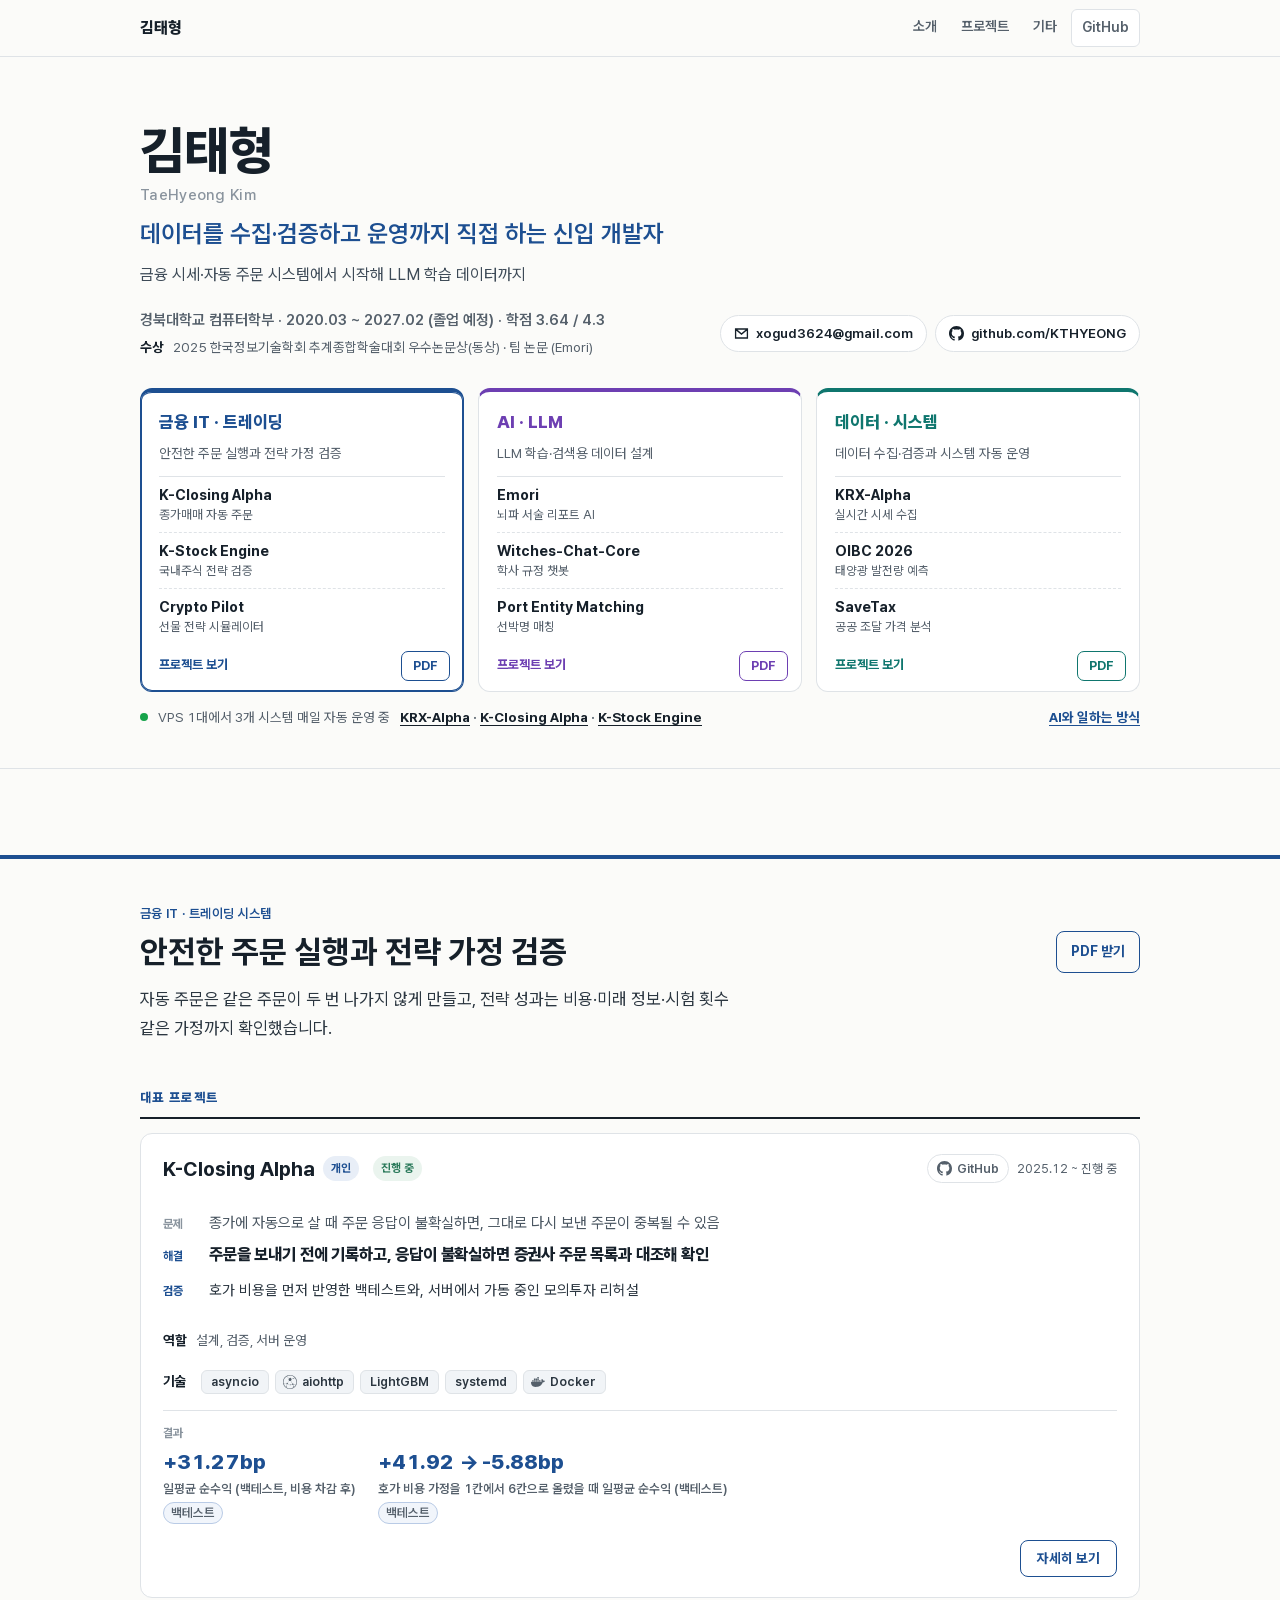
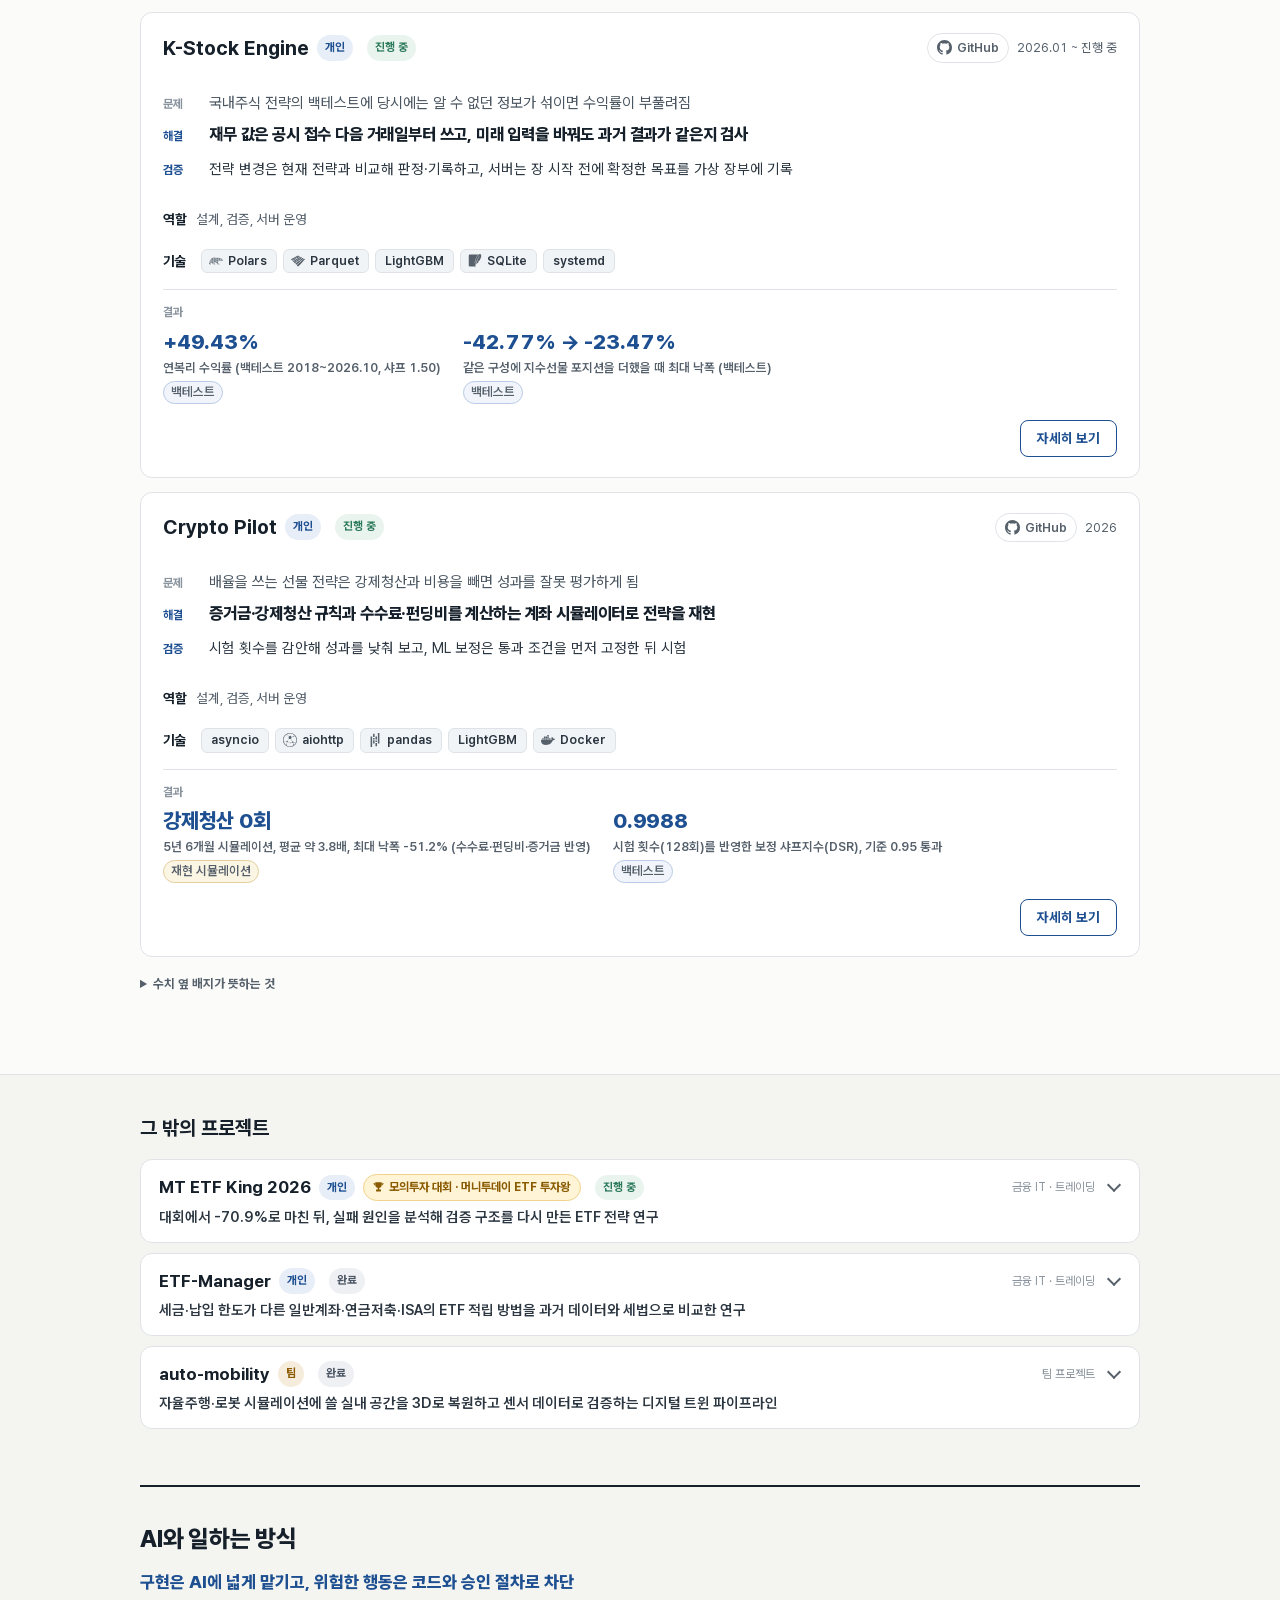
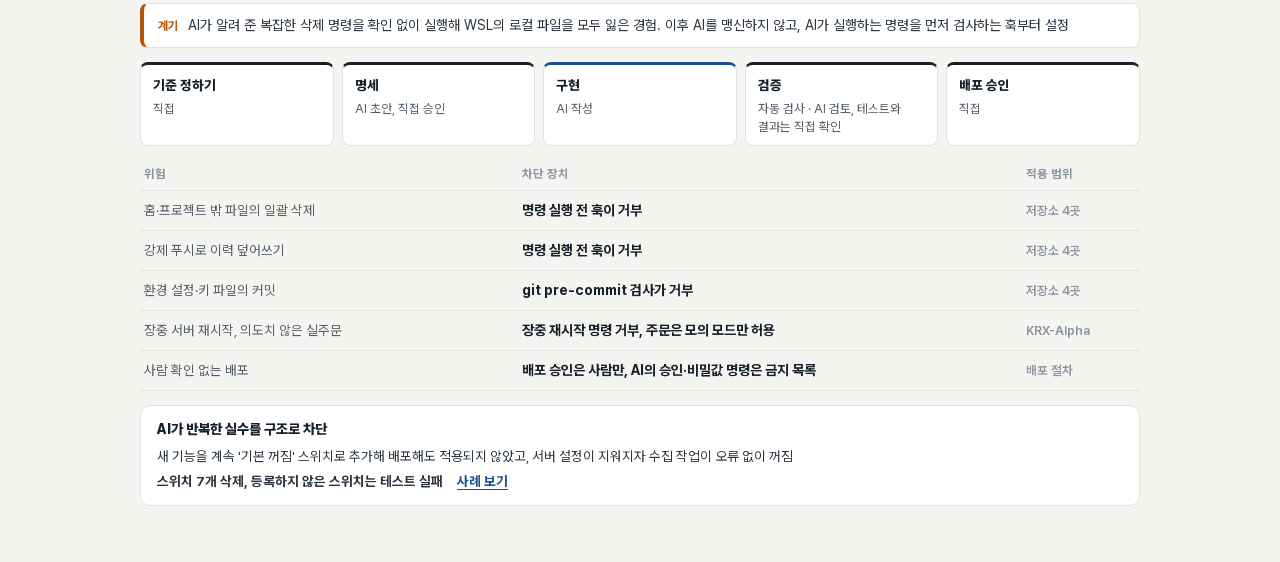
==== commit e584bd68: "deploy: 2026-11-28T14:45:26.492Z" ====
--- a/index.html
+++ b/index.html
@@ -8,7 +8,7 @@
 <meta name="robots" content="noindex">
 <meta property="og:title" content="김태형 · 개발자 포트폴리오"><meta property="og:description" content="데이터를 수집·검증하고 운영까지 직접 하는 신입 개발자. 경북대학교 컴퓨터학부 2027.02 졸업 예정."><meta property="og:type" content="website">
 <link rel="icon" href="favicon.svg" type="image/svg+xml">
-<link rel="stylesheet" href="styles.css?v=c315d572">
+<link rel="stylesheet" href="styles.css?v=e981445e">
 <script>document.documentElement.classList.add('js')</script>
 </head>
 <body class="web">
@@ -22,14 +22,13 @@
       <h1>김태형<span class="en">TaeHyeong Kim</span></h1>
       <p class="hero-tag">데이터를 수집·검증하고 운영까지 직접 하는 신입 개발자</p>
       <p class="hero-origin">금융 시세·자동 주문 시스템에서 시작해 LLM 학습 데이터까지</p>
-      <div class="hero-meta"><p class="hero-edu">경북대학교 컴퓨터학부 · 2020.03 ~ 2027.02 (졸업 예정) · 학점 3.64 / 4.3</p><ul class="hero-contacts" aria-label="연락처">
+      <div class="hero-meta"><div><p class="hero-edu">경북대학교 컴퓨터학부 · 2020.03 ~ 2027.02 (졸업 예정) · 학점 3.64 / 4.3</p><p class="hero-award"><b>수상</b> <a href="projects/emori.html">2025 한국정보기술학회 추계종합학술대회 우수논문상(동상) · 팀 논문 (Emori)</a></p></div><ul class="hero-contacts" aria-label="연락처">
     <li><a href="mailto:xogud3624@gmail.com"><svg class="gh-ic" viewBox="0 0 16 16" width="15" height="15" aria-hidden="true" focusable="false"><path fill="none" stroke="currentColor" stroke-width="1.4" d="M1.7 3.2h12.6v9.6H1.7zM2 3.6l6 5 6-5"/></svg><span>xogud3624@gmail.com</span></a></li>
     <li><a href="https://github.com/KTHYEONG"><svg class="gh-ic" viewBox="0 0 16 16" width="15" height="15" aria-hidden="true" focusable="false"><path fill="currentColor" d="M8 0C3.58 0 0 3.58 0 8c0 3.54 2.29 6.53 5.47 7.59.4.07.55-.17.55-.38 0-.19-.01-.82-.01-1.49-2.01.37-2.53-.49-2.69-.94-.09-.23-.48-.94-.82-1.13-.28-.15-.68-.52-.01-.53.63-.01 1.08.58 1.23.82.72 1.21 1.87.87 2.33.66.07-.52.28-.87.51-1.07-1.78-.2-3.64-.89-3.64-3.95 0-.87.31-1.59.82-2.15-.08-.2-.36-1.02.08-2.12 0 0 .67-.21 2.2.82.64-.18 1.32-.27 2-.27.68 0 1.36.09 2 .27 1.53-1.04 2.2-.82 2.2-.82.44 1.1.16 1.92.08 2.12.51.56.82 1.27.82 2.15 0 3.07-1.87 3.75-3.65 3.95.29.25.54.73.54 1.48 0 1.07-.01 1.93-.01 2.2 0 .21.15.46.55.38A8.013 8.013 0 0016 8c0-4.42-3.58-8-8-8z"/></svg><span>github.com/KTHYEONG</span></a></li>
   </ul></div>
   </div>
-  <ul class="hero-stats"><li><a href="projects/oibc-2026.html"><strong>32위 / 385명</strong><span>OIBC 2026 최종 순위</span><em>태양광 발전량 예측 대회 · 상위 약 8%</em></a></li><li><a href="projects/krx-alpha.html"><strong>0.36→0.0045%</strong><span>보충 전→후 체결 누락률</span><em>LS증권 정규장 · 19거래일 · 체결 8,702만 건</em></a></li><li><a href="projects/emori.html"><strong>2025 우수논문상</strong><span>동상 · 한국정보기술학회</span><em>추계종합학술대회 · 팀 논문 (Emori)</em></a></li></ul>
+  <ul class="tcards" aria-label="지원 분야 선택"><li class="tcard" data-sw="finance-trading"><a class="tc-main" href="#finance-trading" data-track="finance-trading"><strong>금융 IT · 트레이딩</strong><span class="tc-head">안전한 주문 실행과 전략 가정 검증</span><span class="tc-list"><span class="tc-item"><b>K-Closing Alpha</b><small>종가매매 자동 주문</small></span><span class="tc-item"><b>K-Stock Engine</b><small>국내주식 전략 검증</small></span><span class="tc-item"><b>Crypto Pilot</b><small>선물 전략 시뮬레이터</small></span></span><em>프로젝트 보기</em></a><a class="tc-pdf" href="pdf/portfolio-finance-trading.pdf" download aria-label="금융 IT · 트레이딩 PDF 받기">PDF</a></li><li class="tcard" data-sw="ai-llm"><a class="tc-main" href="#ai-llm" data-track="ai-llm"><strong>AI · LLM</strong><span class="tc-head">LLM 학습·검색용 데이터 설계</span><span class="tc-list"><span class="tc-item"><b>Emori</b><small>뇌파 서술 리포트 AI</small></span><span class="tc-item"><b>Witches-Chat-Core</b><small>학사 규정 챗봇</small></span><span class="tc-item"><b>Port Entity Matching</b><small>선박명 매칭</small></span></span><em>프로젝트 보기</em></a><a class="tc-pdf" href="pdf/portfolio-ai-llm.pdf" download aria-label="AI · LLM PDF 받기">PDF</a></li><li class="tcard" data-sw="data-eng"><a class="tc-main" href="#data-eng" data-track="data-eng"><strong>데이터 · 시스템</strong><span class="tc-head">데이터 수집·검증과 시스템 자동 운영</span><span class="tc-list"><span class="tc-item"><b>KRX-Alpha</b><small>실시간 시세 수집</small></span><span class="tc-item"><b>OIBC 2026</b><small>태양광 발전량 예측</small></span><span class="tc-item"><b>SaveTax</b><small>공공 조달 가격 분석</small></span></span><em>프로젝트 보기</em></a><a class="tc-pdf" href="pdf/portfolio-data-eng.pdf" download aria-label="데이터 · 시스템 PDF 받기">PDF</a></li></ul>
   <p class="hero-ops"><i aria-hidden="true"></i><span>VPS 1대에서 3개 시스템 매일 자동 운영 중</span><span class="hero-ops-links"><a href="projects/krx-alpha.html">KRX-Alpha</a><span aria-hidden="true"> · </span><a href="projects/k-closing-alpha.html">K-Closing Alpha</a><span aria-hidden="true"> · </span><a href="projects/k-stock-engine.html">K-Stock Engine</a></span><a class="hero-ai" href="#ai">AI와 일하는 방식</a></p>
-  <ul class="tcards" aria-label="지원 분야 선택"><li class="tcard" data-sw="finance-trading"><a class="tc-main" href="#finance-trading" data-track="finance-trading"><strong>금융 IT · 트레이딩</strong><span>안전한 주문 실행과 전략 가정 검증</span><em>프로젝트 보기</em></a><a class="tc-pdf" href="pdf/portfolio-finance-trading.pdf" download aria-label="금융 IT · 트레이딩 PDF 받기">PDF</a></li><li class="tcard" data-sw="ai-llm"><a class="tc-main" href="#ai-llm" data-track="ai-llm"><strong>AI · LLM</strong><span>LLM 학습·검색용 데이터 설계</span><em>프로젝트 보기</em></a><a class="tc-pdf" href="pdf/portfolio-ai-llm.pdf" download aria-label="AI · LLM PDF 받기">PDF</a></li><li class="tcard" data-sw="data-eng"><a class="tc-main" href="#data-eng" data-track="data-eng"><strong>데이터 · 시스템</strong><span>데이터 수집·검증과 시스템 자동 운영</span><em>프로젝트 보기</em></a><a class="tc-pdf" href="pdf/portfolio-data-eng.pdf" download aria-label="데이터 · 시스템 PDF 받기">PDF</a></li></ul>
 </div></section>
 <div class="tracks-area" id="tracks">
 <div class="track-switch" role="navigation" aria-label="분야 선택"><div class="wrap switch-in">
--- a/styles.css
+++ b/styles.css
@@ -752,13 +752,6 @@
 
 /* 첫 화면: 학력 한 줄 · 핵심 근거 · 운영 한 줄 · 분야 선택 */
 .hero-edu { font-size: 15px; font-weight: 600; color: var(--muted); }
-.hero-stats { list-style: none; margin: 28px 0 0; padding: 0; display: grid; grid-template-columns: repeat(3, minmax(0, 1fr)); border-top: 2px solid var(--ink); border-bottom: 1px solid var(--line); }
-.hero-stats li + li { border-left: 1px solid var(--line); }
-.hero-stats a { display: flex; flex-direction: column; gap: 3px; height: 100%; padding: 16px 20px 18px; text-decoration: none; color: var(--ink); }
-.hero-stats a:hover strong { text-decoration: underline; }
-.hero-stats strong { font-size: clamp(22px, 3vw, 30px); font-weight: 800; letter-spacing: -.015em; line-height: 1.2; color: #1d4f91; }
-.hero-stats span { font-size: 14.5px; font-weight: 700; }
-.hero-stats em { font-style: normal; font-size: 12.5px; color: var(--muted); line-height: 1.5; }
 .hero-ops { display: flex; align-items: baseline; flex-wrap: wrap; gap: 4px 10px; margin-top: 14px; font-size: 13.5px; color: var(--muted); }
 .hero-ops i { align-self: center; width: 8px; height: 8px; border-radius: 50%; background: #16a34a; flex: none; }
 .hero-ops-links { font-weight: 700; }
@@ -772,21 +765,29 @@
 .tc-main:hover { border-color: var(--sw); }
 .tc-main.on { border-color: var(--sw); box-shadow: 0 0 0 1px var(--sw) inset; }
 .tc-main strong { font-size: 17px; font-weight: 800; color: var(--sw); }
-.tc-main span { font-size: 13.5px; line-height: 1.55; color: var(--muted); flex: 1; text-wrap: balance; }
+.tc-head { font-size: 13.5px; line-height: 1.55; color: var(--muted); text-wrap: balance; }
+.tc-list { flex: 1; display: flex; flex-direction: column; margin-top: 6px; border-top: 1px solid var(--line); }
+.tc-item { display: flex; flex-direction: column; padding: 8px 0; }
+.tc-item + .tc-item { border-top: 1px dashed var(--line); }
+.tc-item b { font-size: 14.5px; font-weight: 700; line-height: 1.4; }
+.tc-item small { font-size: 12.5px; line-height: 1.5; color: var(--muted); }
 .tc-main em { font-style: normal; font-size: 13px; font-weight: 700; color: var(--sw); margin-top: 4px; }
 .tc-pdf { position: absolute; right: 14px; bottom: 11px; font-size: 12.5px; font-weight: 700; text-decoration: none; color: var(--sw); border: 1px solid var(--sw); border-radius: 7px; padding: 3px 11px; background: var(--card); }
 .tc-pdf:hover { background: var(--sw); color: #fff; }
 .js .track-switch { opacity: 0; visibility: hidden; }
 .js .track-switch.stuck { opacity: 1; visibility: visible; }
 @media screen and (max-width: 760px) {
-  .hero-stats, .tcards { grid-template-columns: 1fr; }
-  .hero-stats li + li { border-left: 0; border-top: 1px solid var(--line); }
-  .hero-stats a { padding: 12px 4px 14px; }
+  .tcards { grid-template-columns: 1fr; }
+  .tc-item { flex-direction: row; flex-wrap: wrap; align-items: baseline; gap: 0 8px; padding: 6px 0; }
 }
 
 .hero-tag { margin-bottom: 6px; text-wrap: balance; }
 .hero-origin { font-size: 16px; color: #3d4a57; }
 .hero-meta { display: flex; align-items: center; justify-content: space-between; flex-wrap: wrap; gap: 10px 28px; margin-top: 20px; }
+.hero-award { margin-top: 2px; font-size: 13.5px; color: var(--muted); }
+.hero-award b { color: var(--ink); margin-right: 6px; }
+.hero-award a { color: inherit; text-decoration: none; }
+.hero-award a:hover { text-decoration: underline; }
 .hero-contacts { list-style: none; margin: 0; padding: 0; display: flex; flex-wrap: wrap; gap: 8px; }
 .hero-contacts a { display: inline-flex; align-items: center; gap: 7px; padding: 6px 13px; border: 1px solid var(--line); border-radius: 99px; background: var(--card); font-size: 13.5px; font-weight: 600; color: var(--ink); text-decoration: none; }
 .hero-contacts a:hover { border-color: #1d4f91; color: #1d4f91; }
